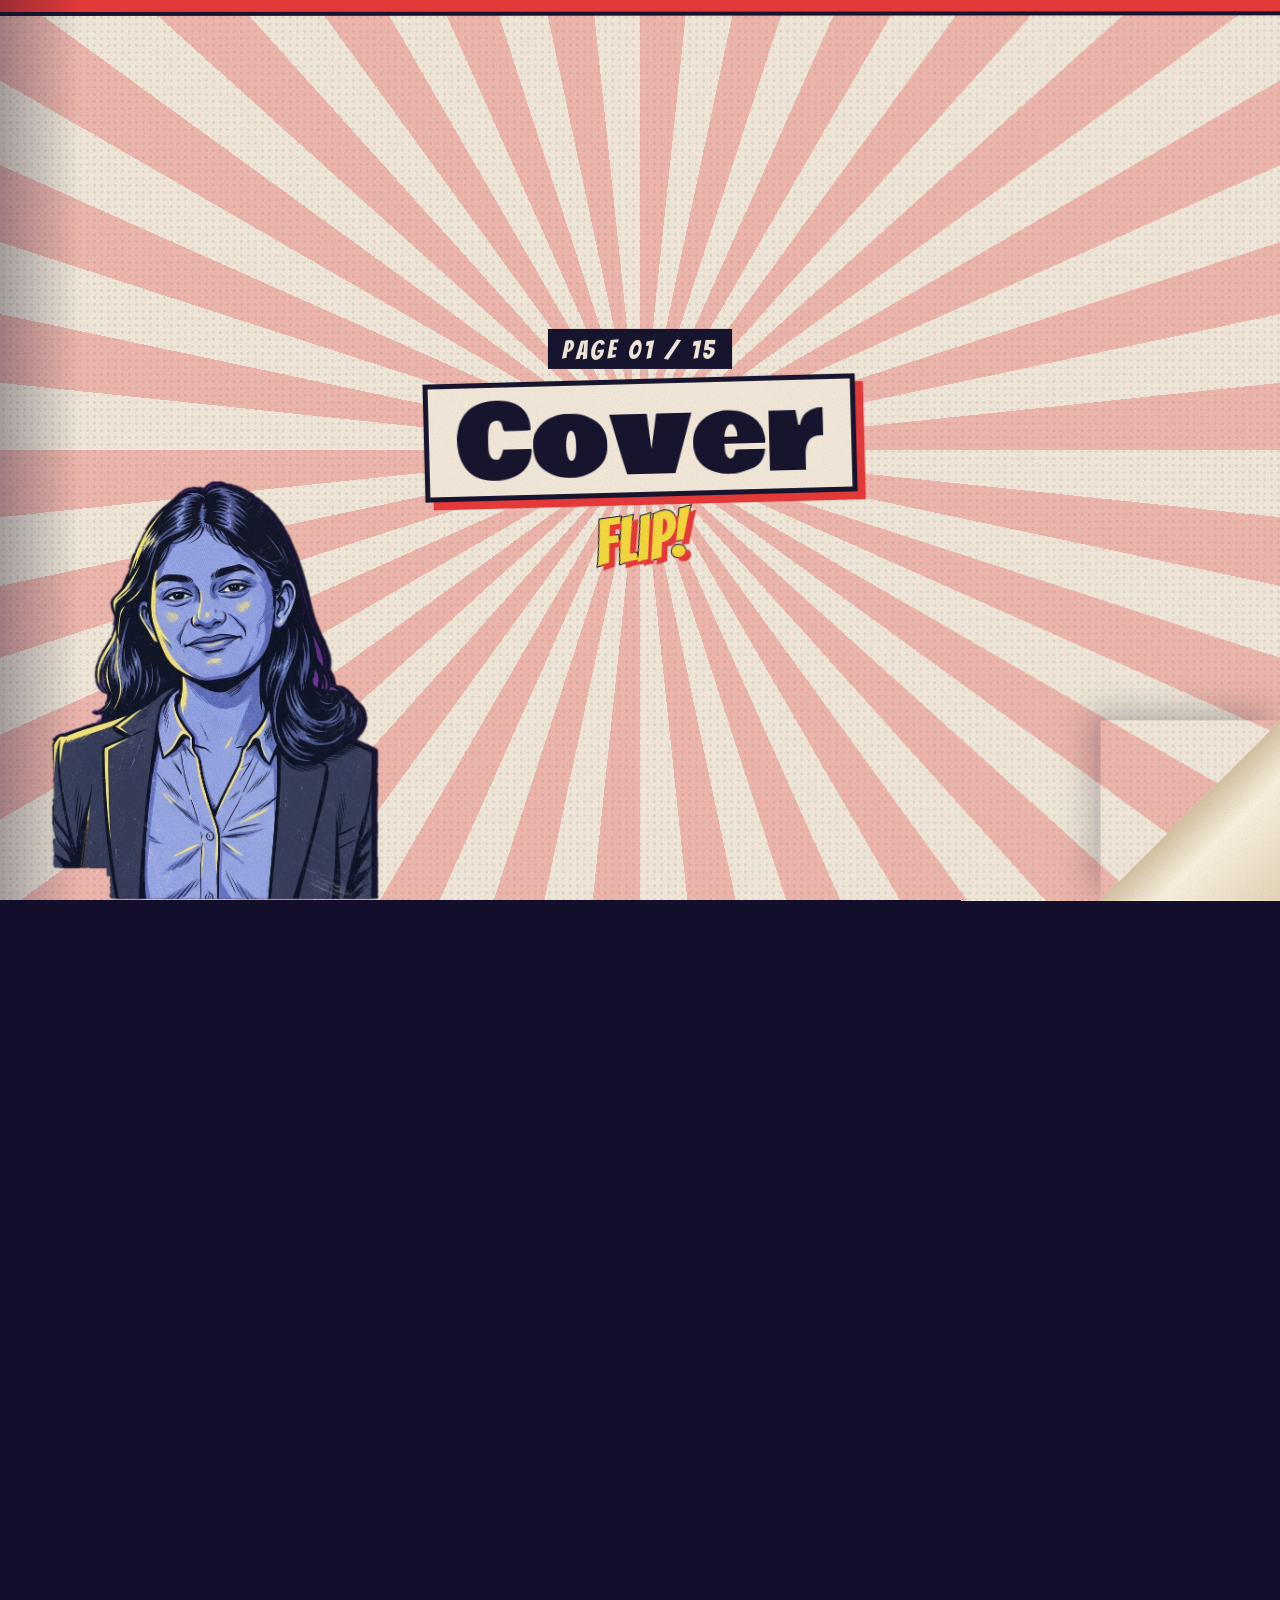
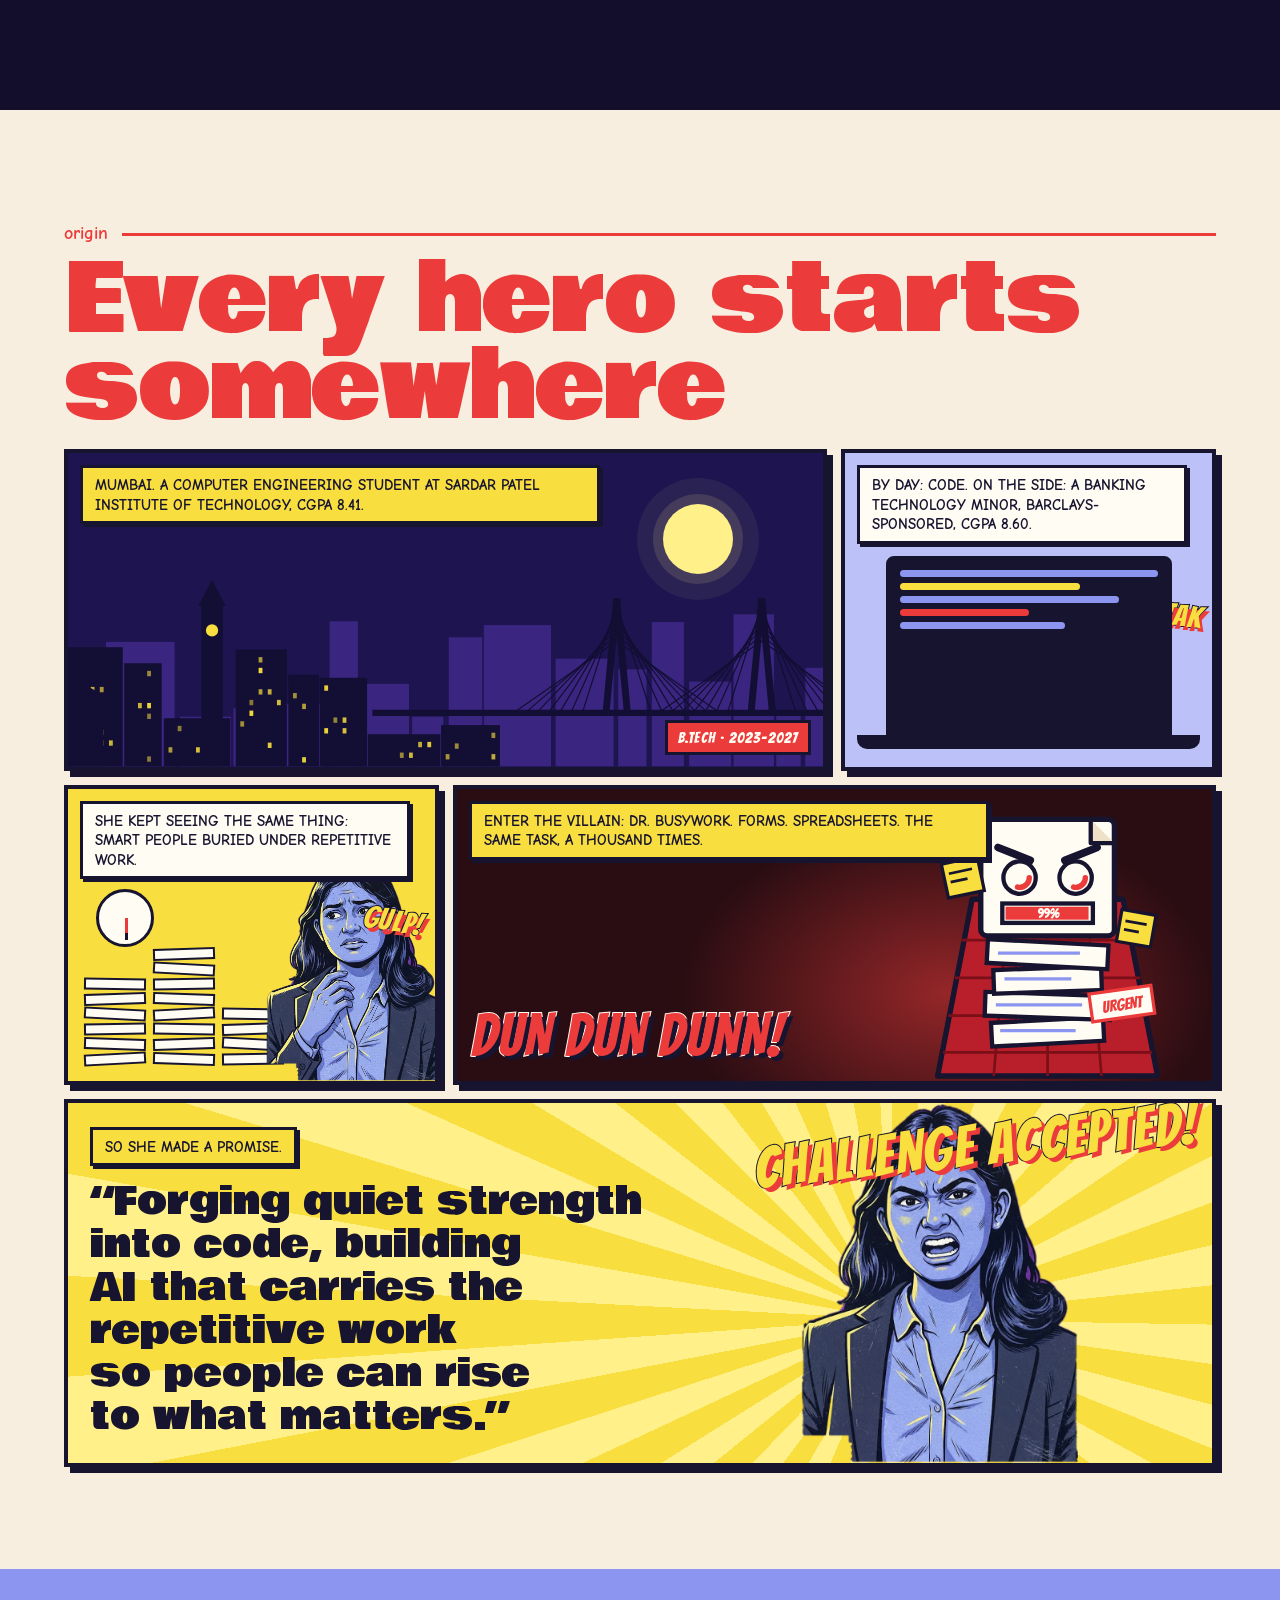
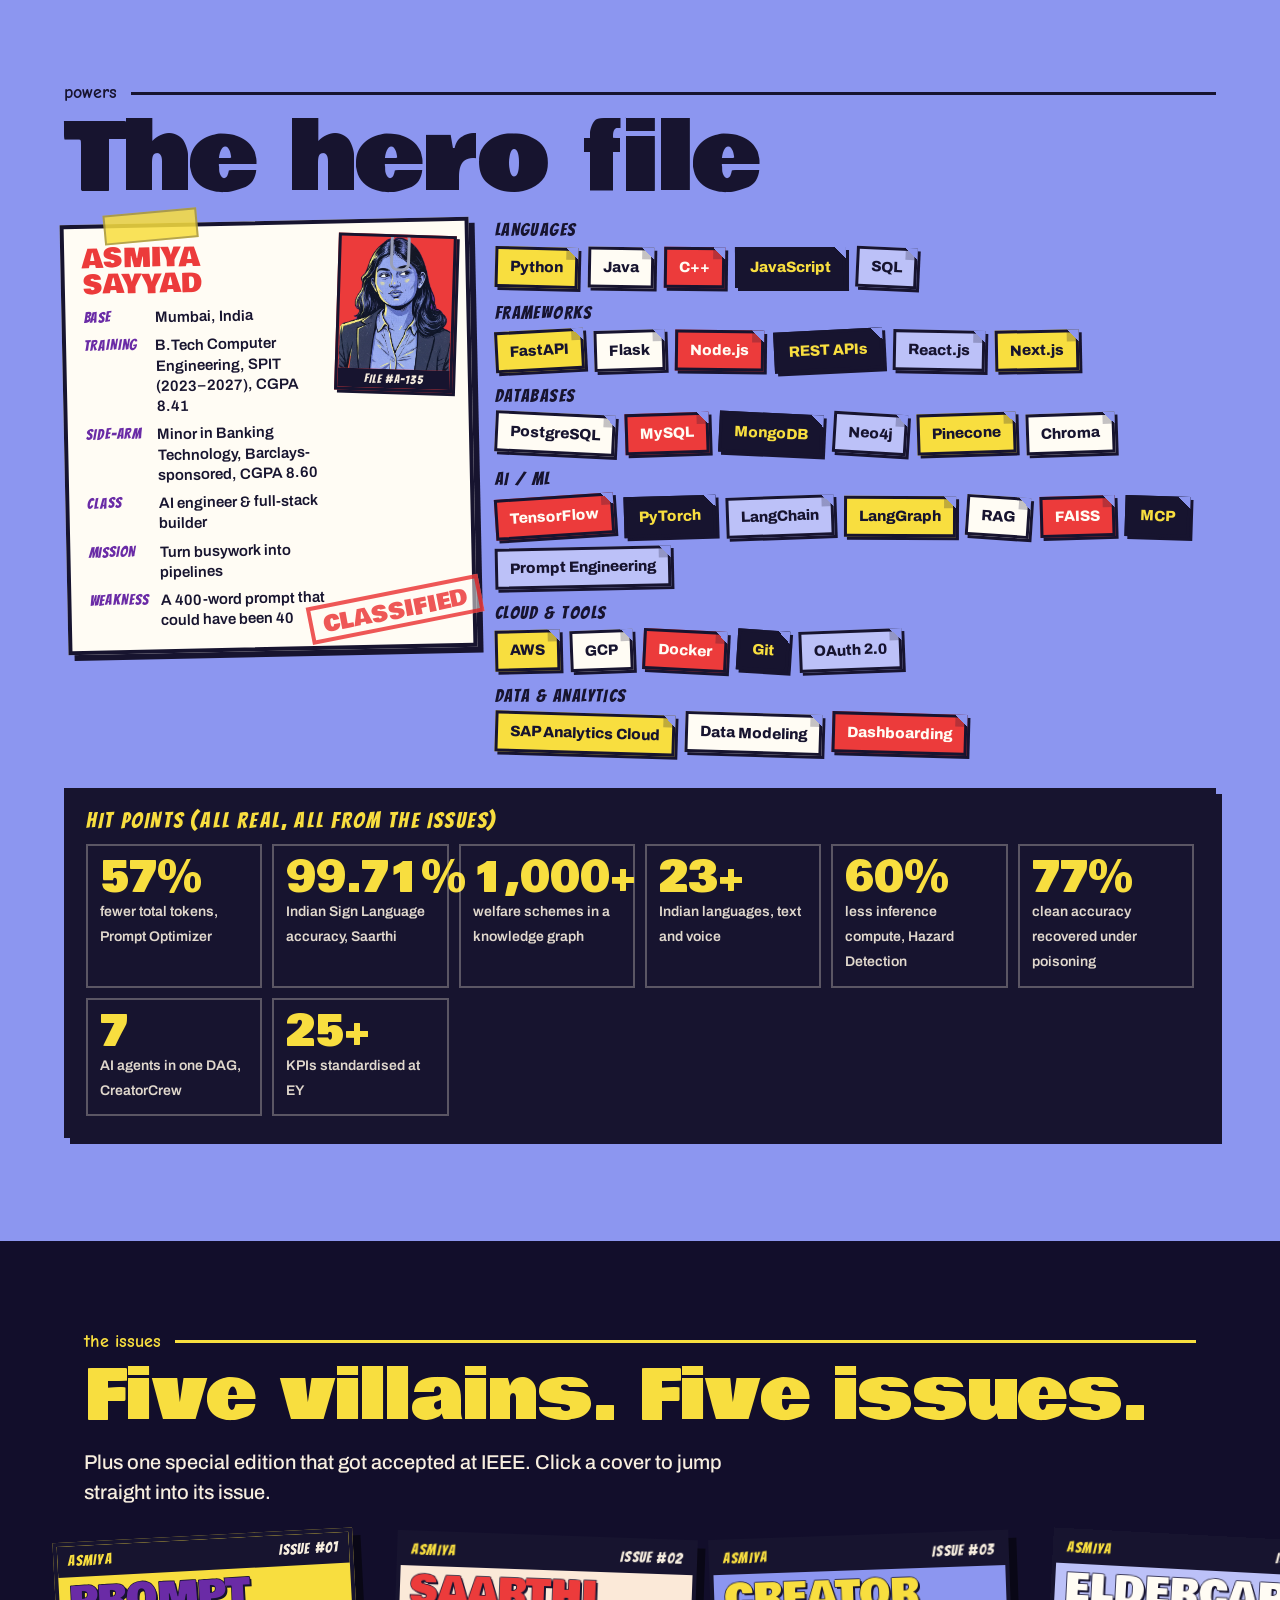
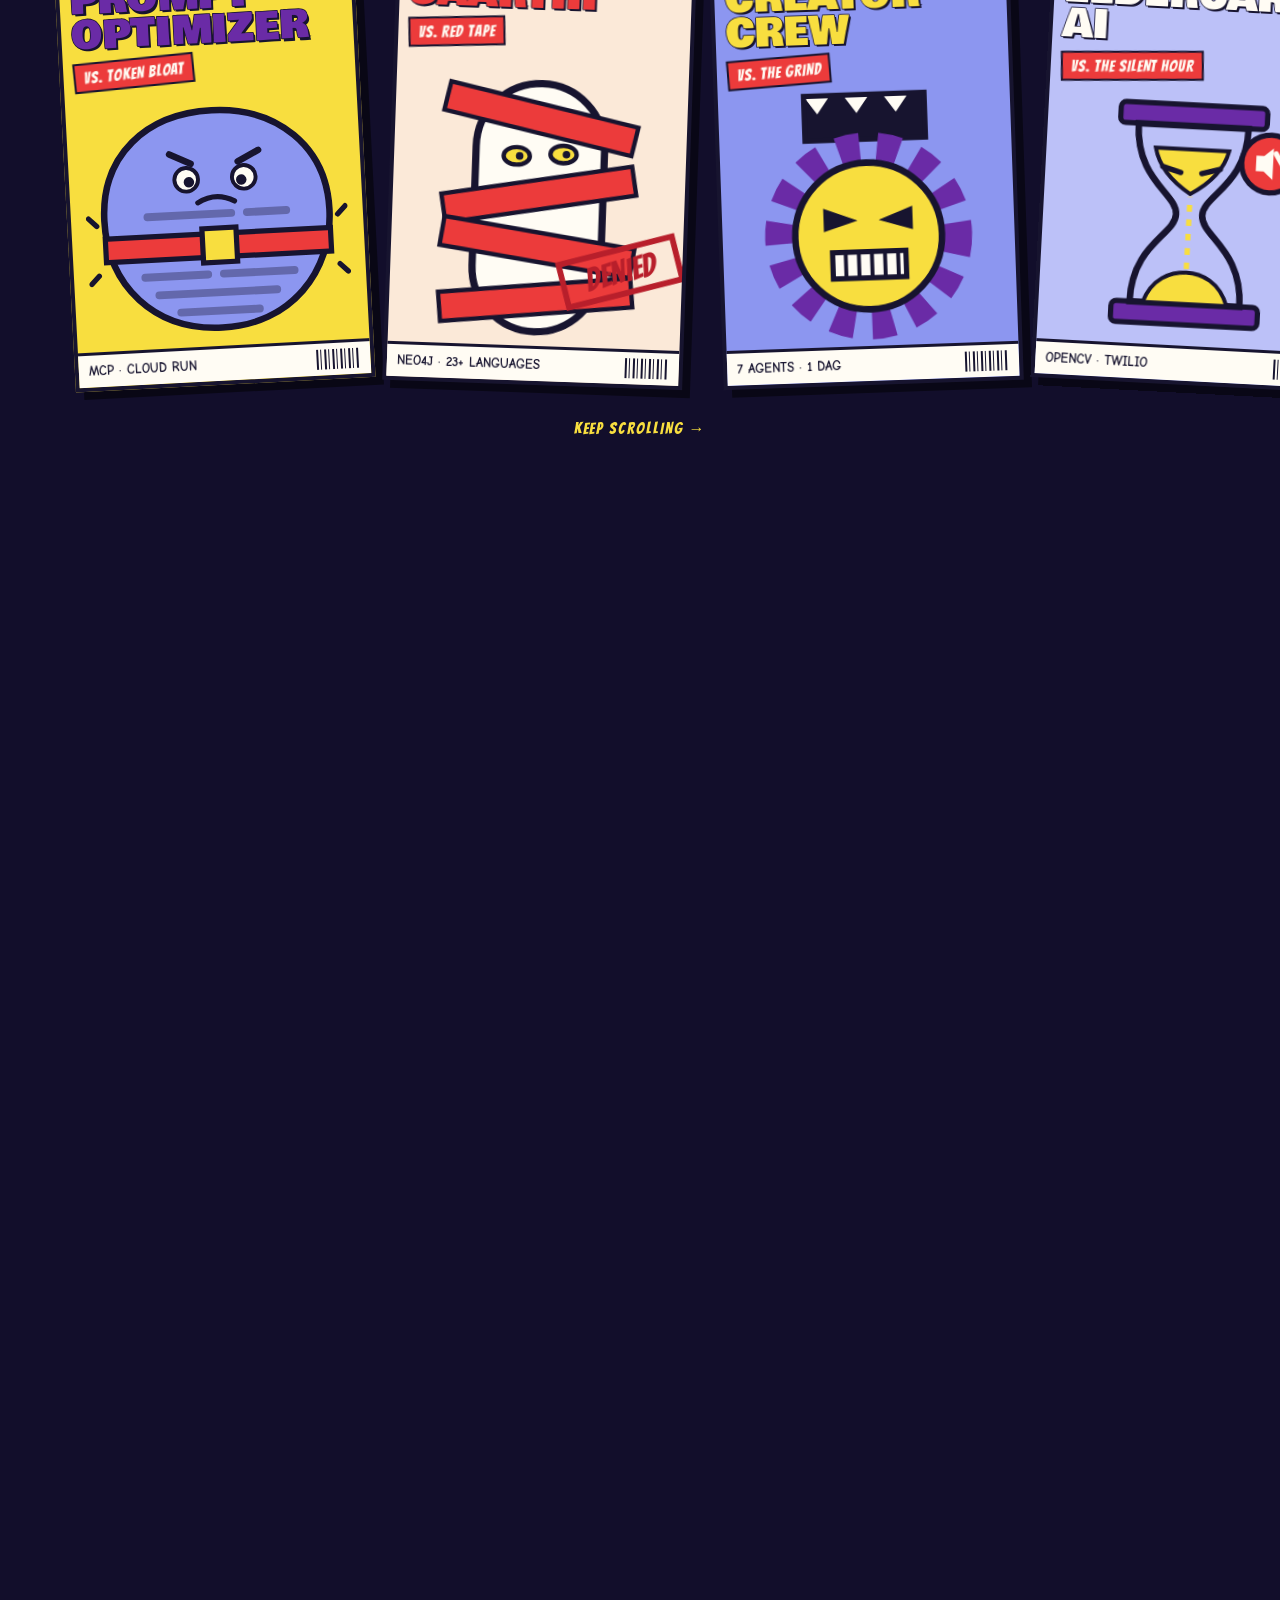
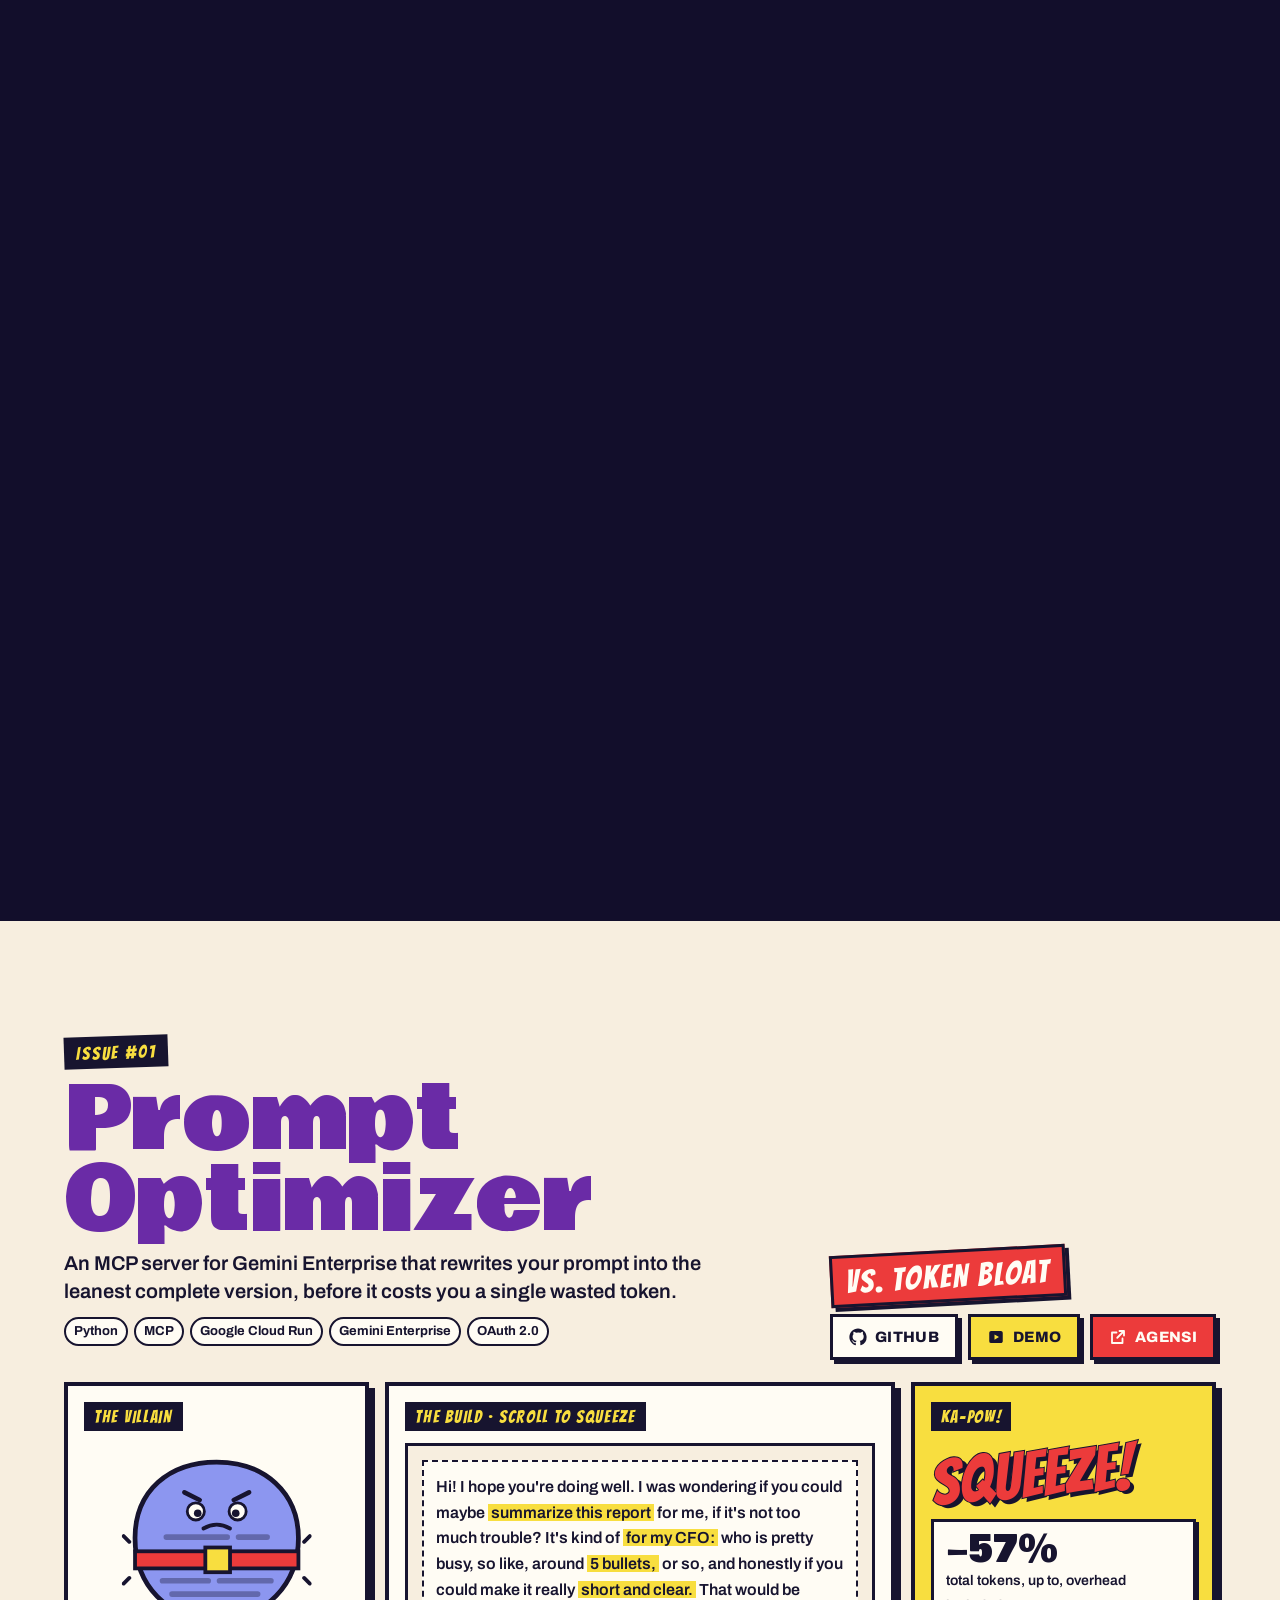
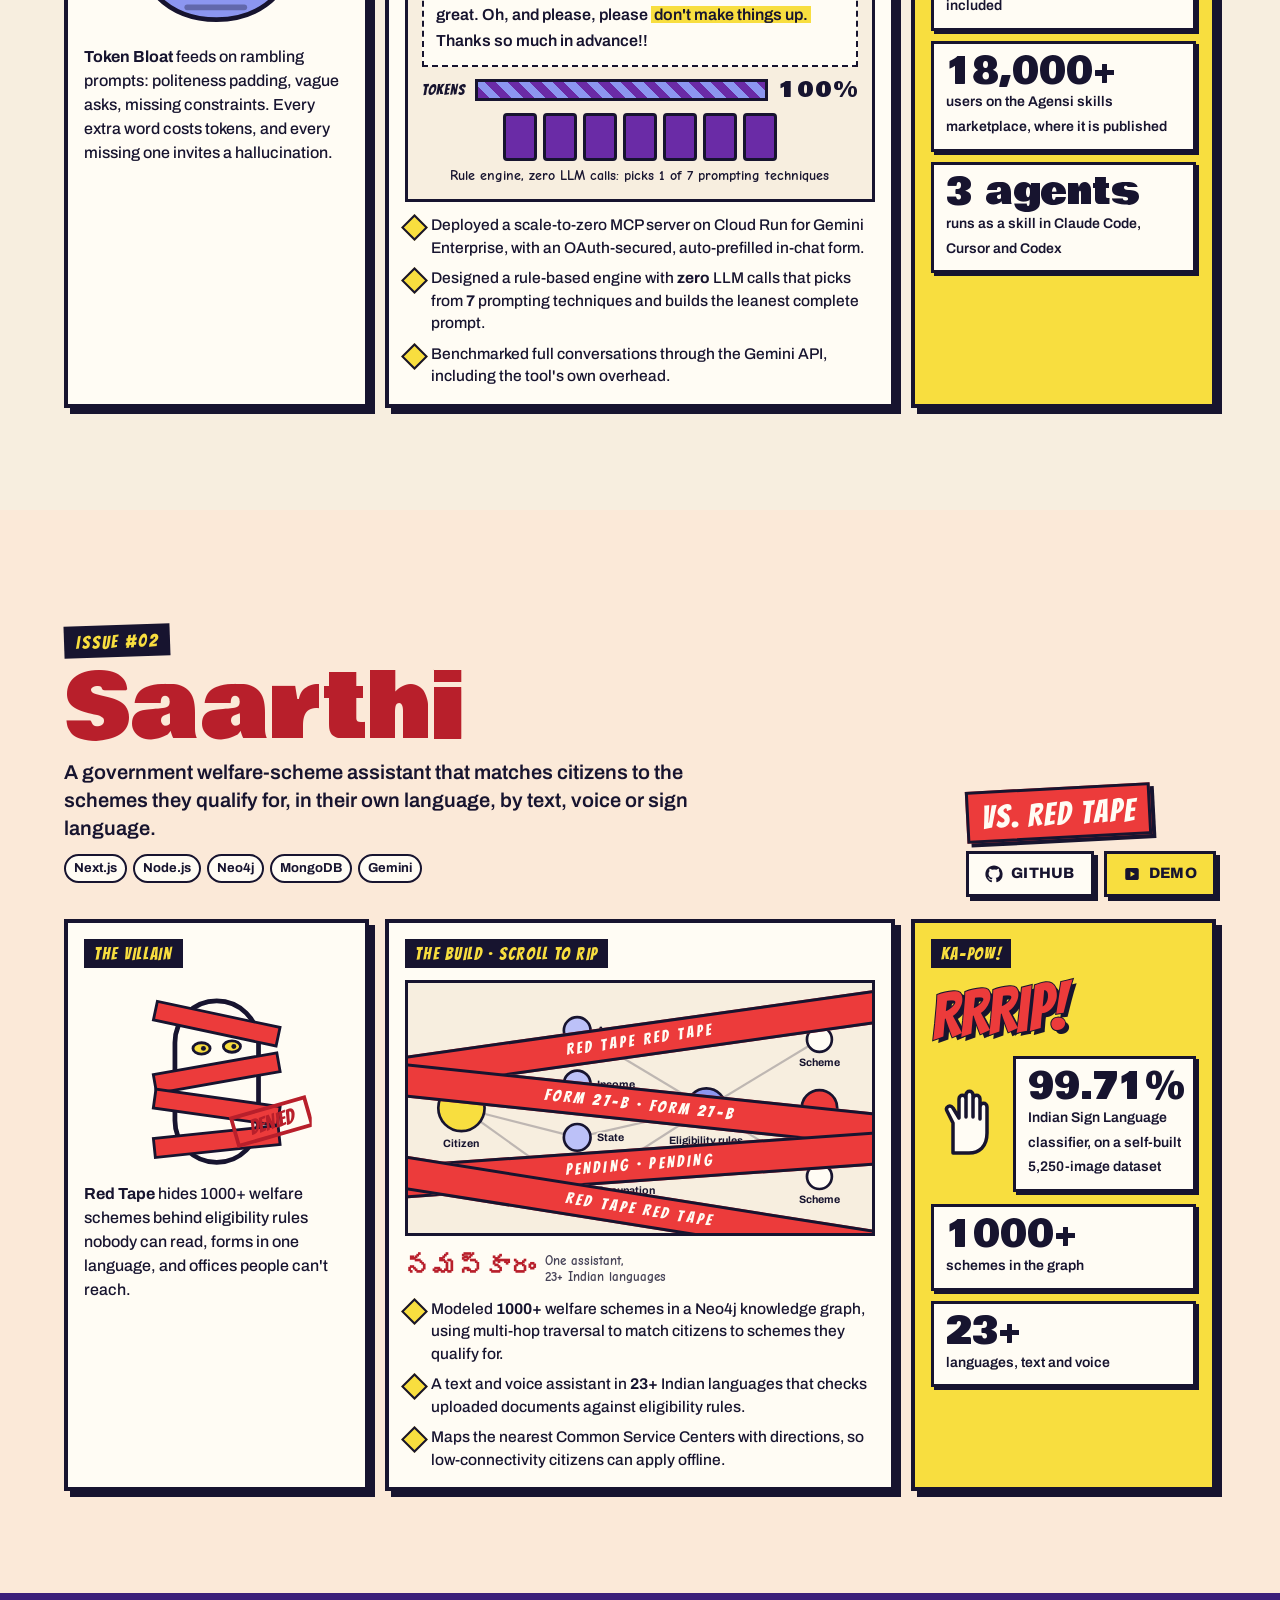
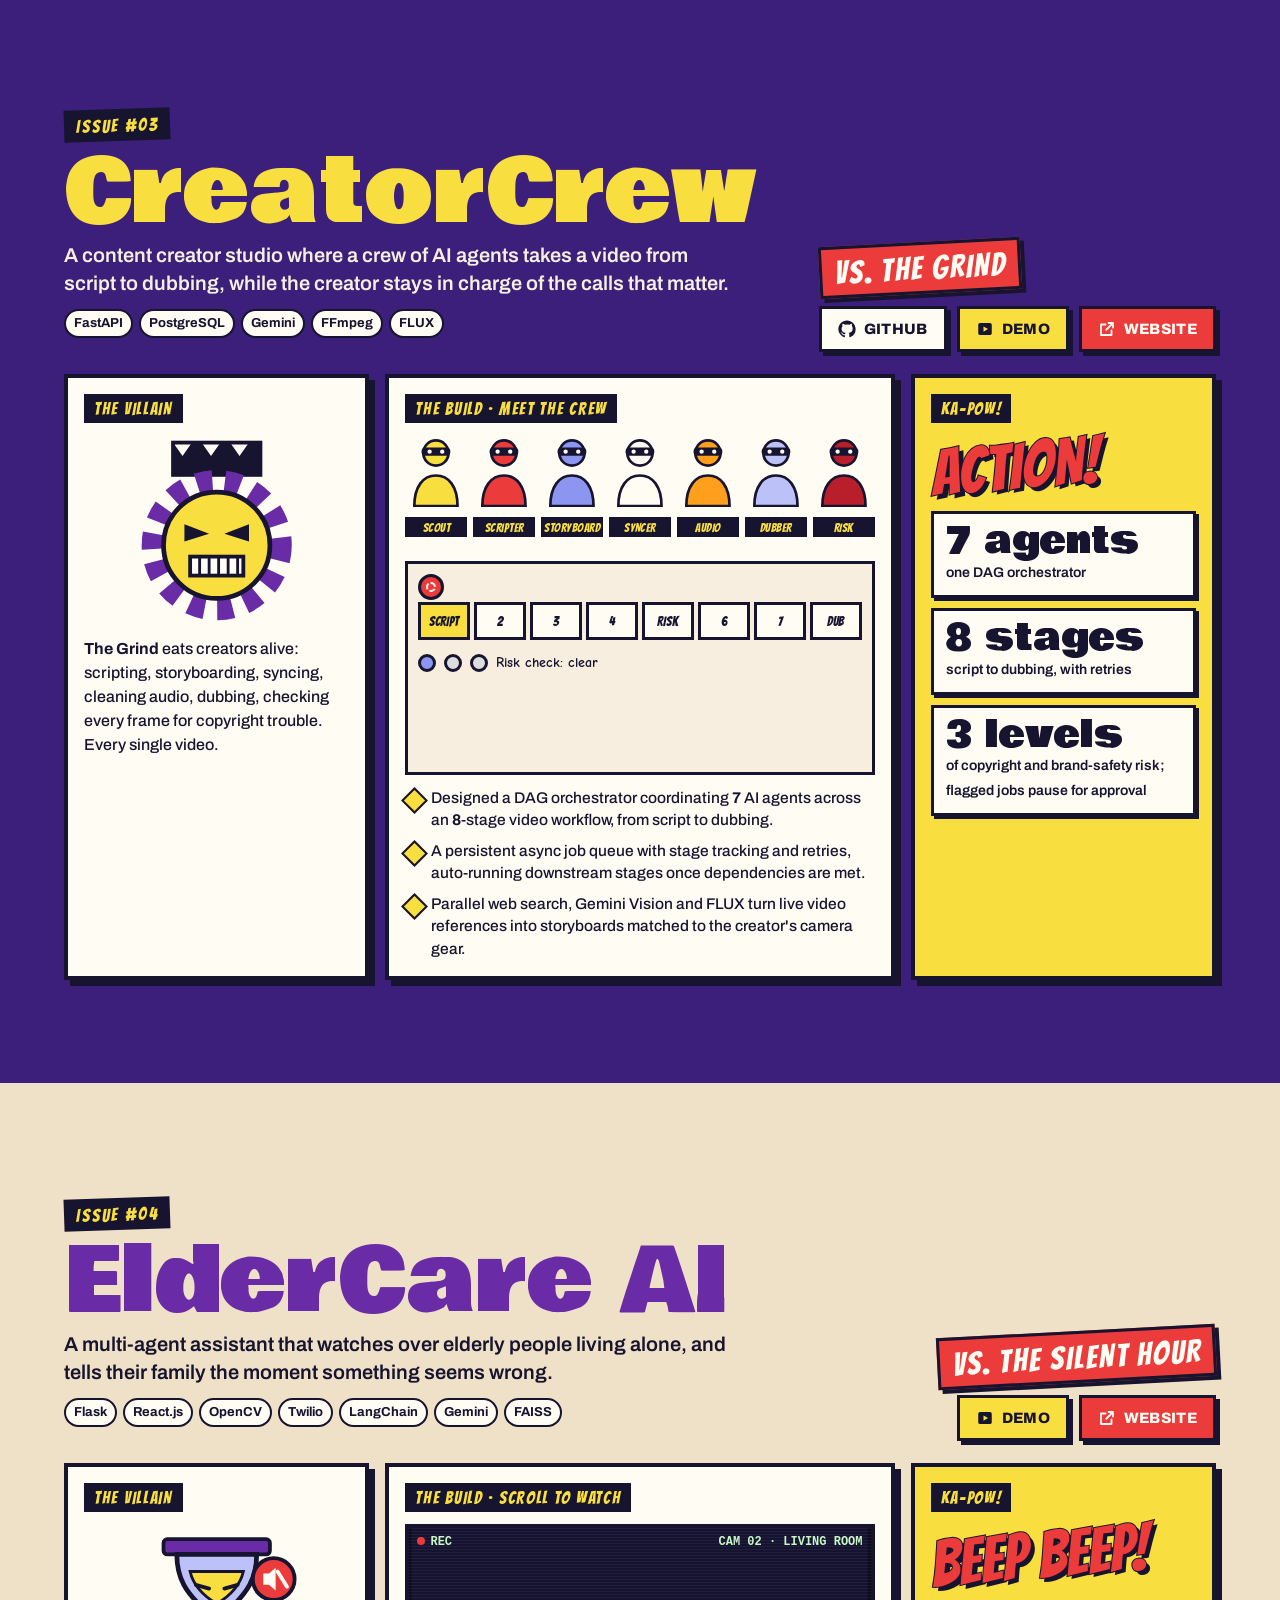
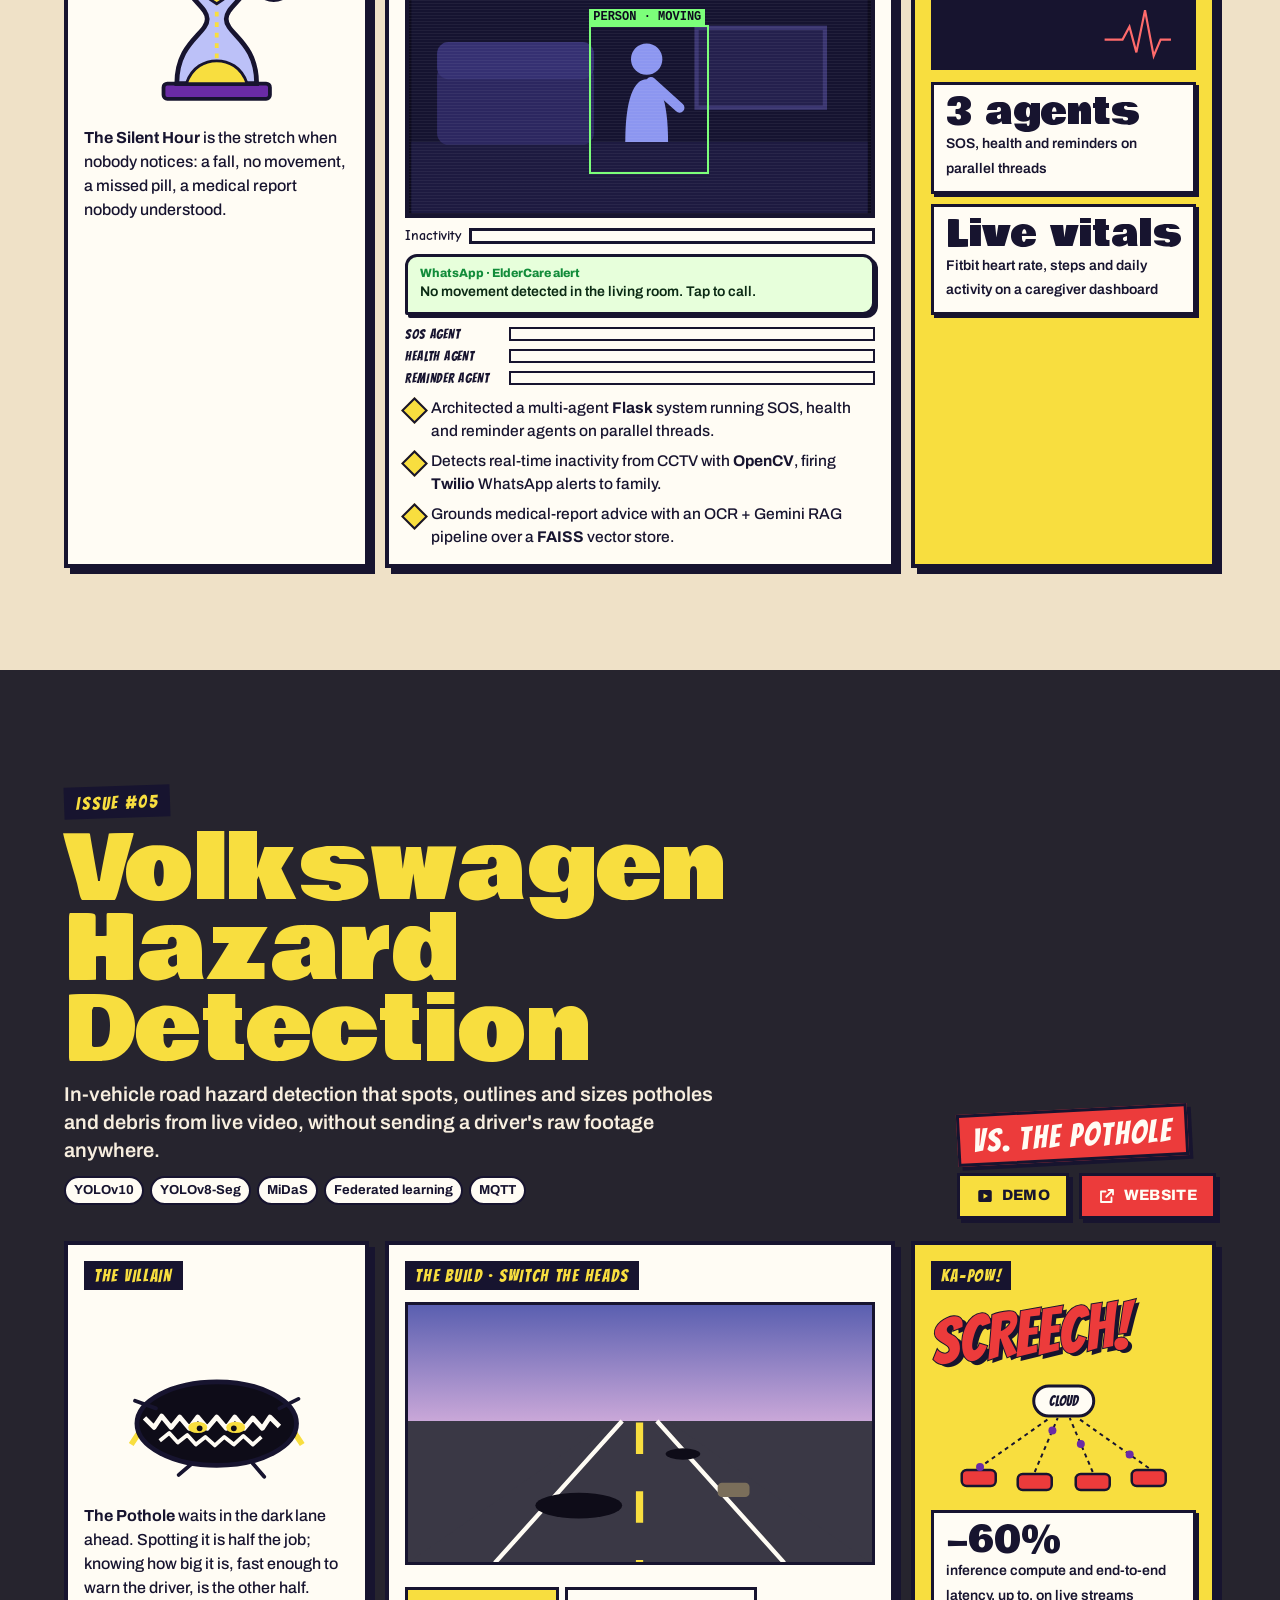
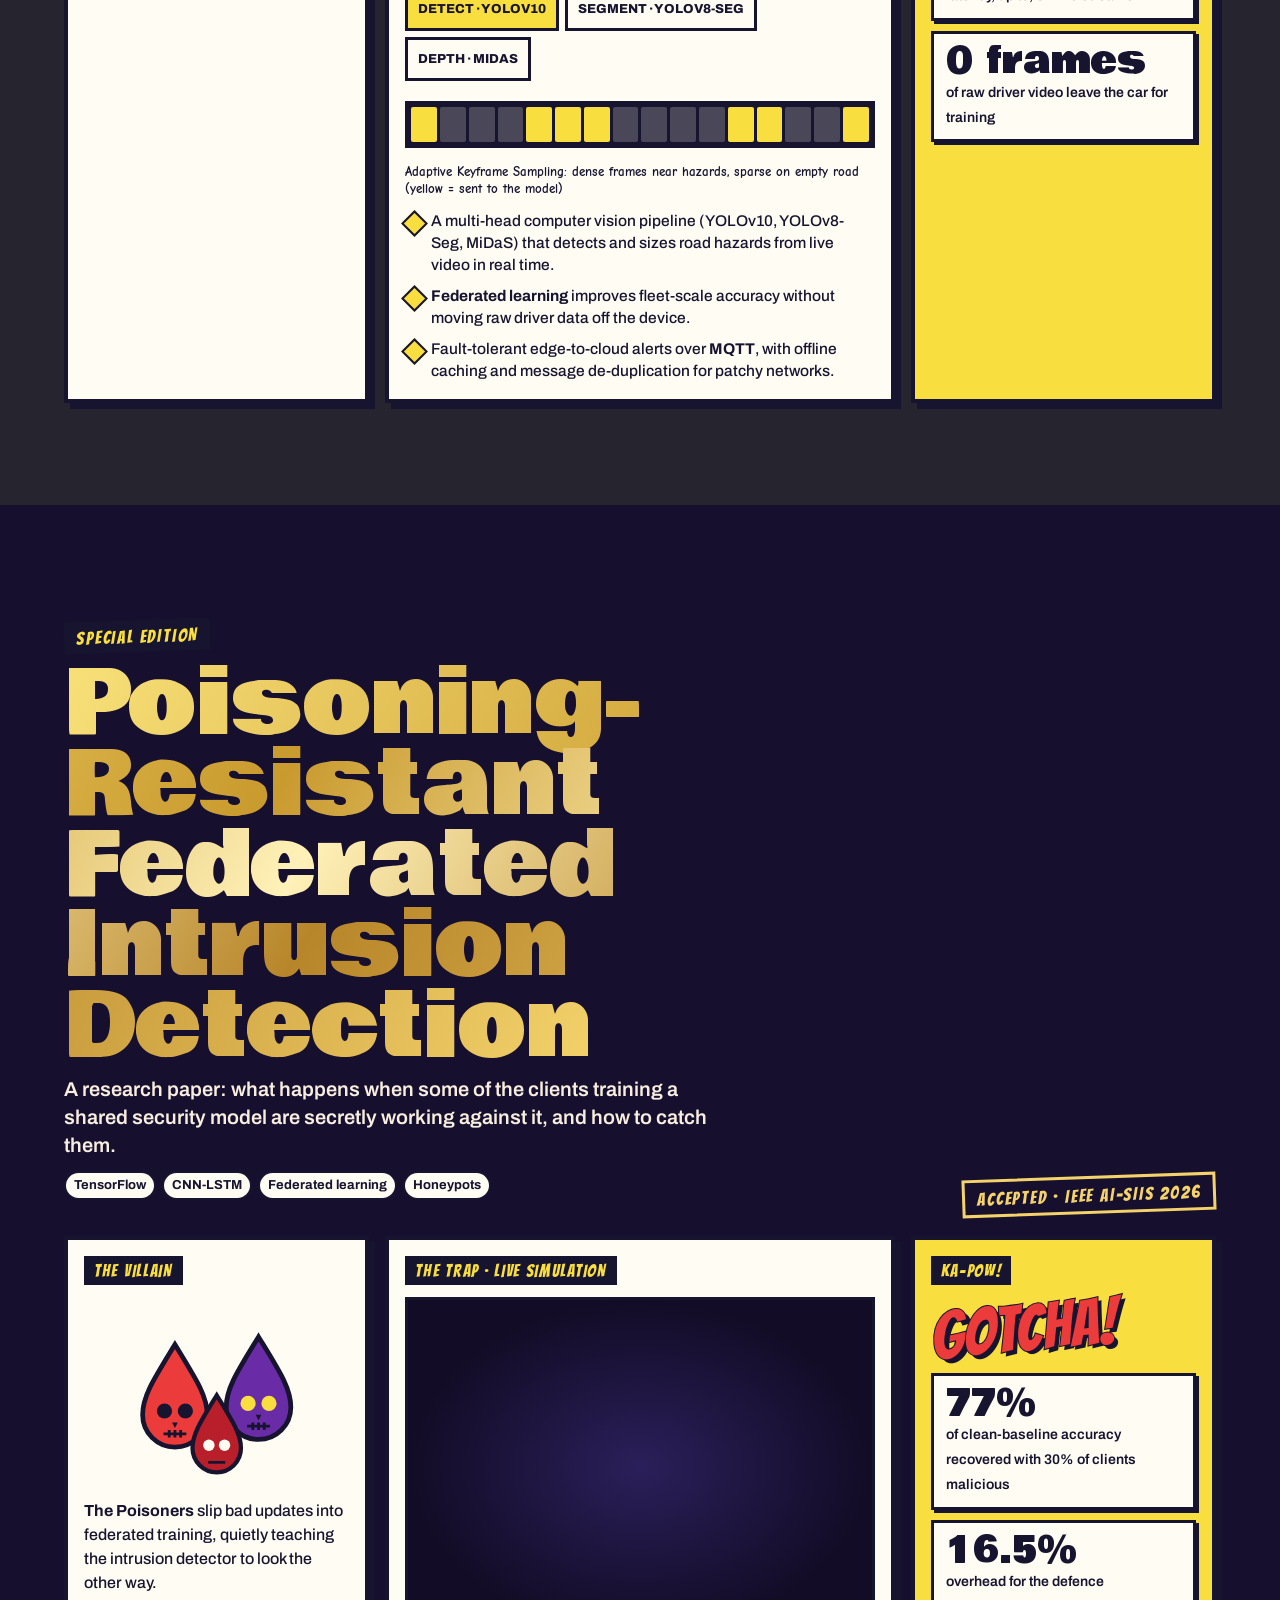
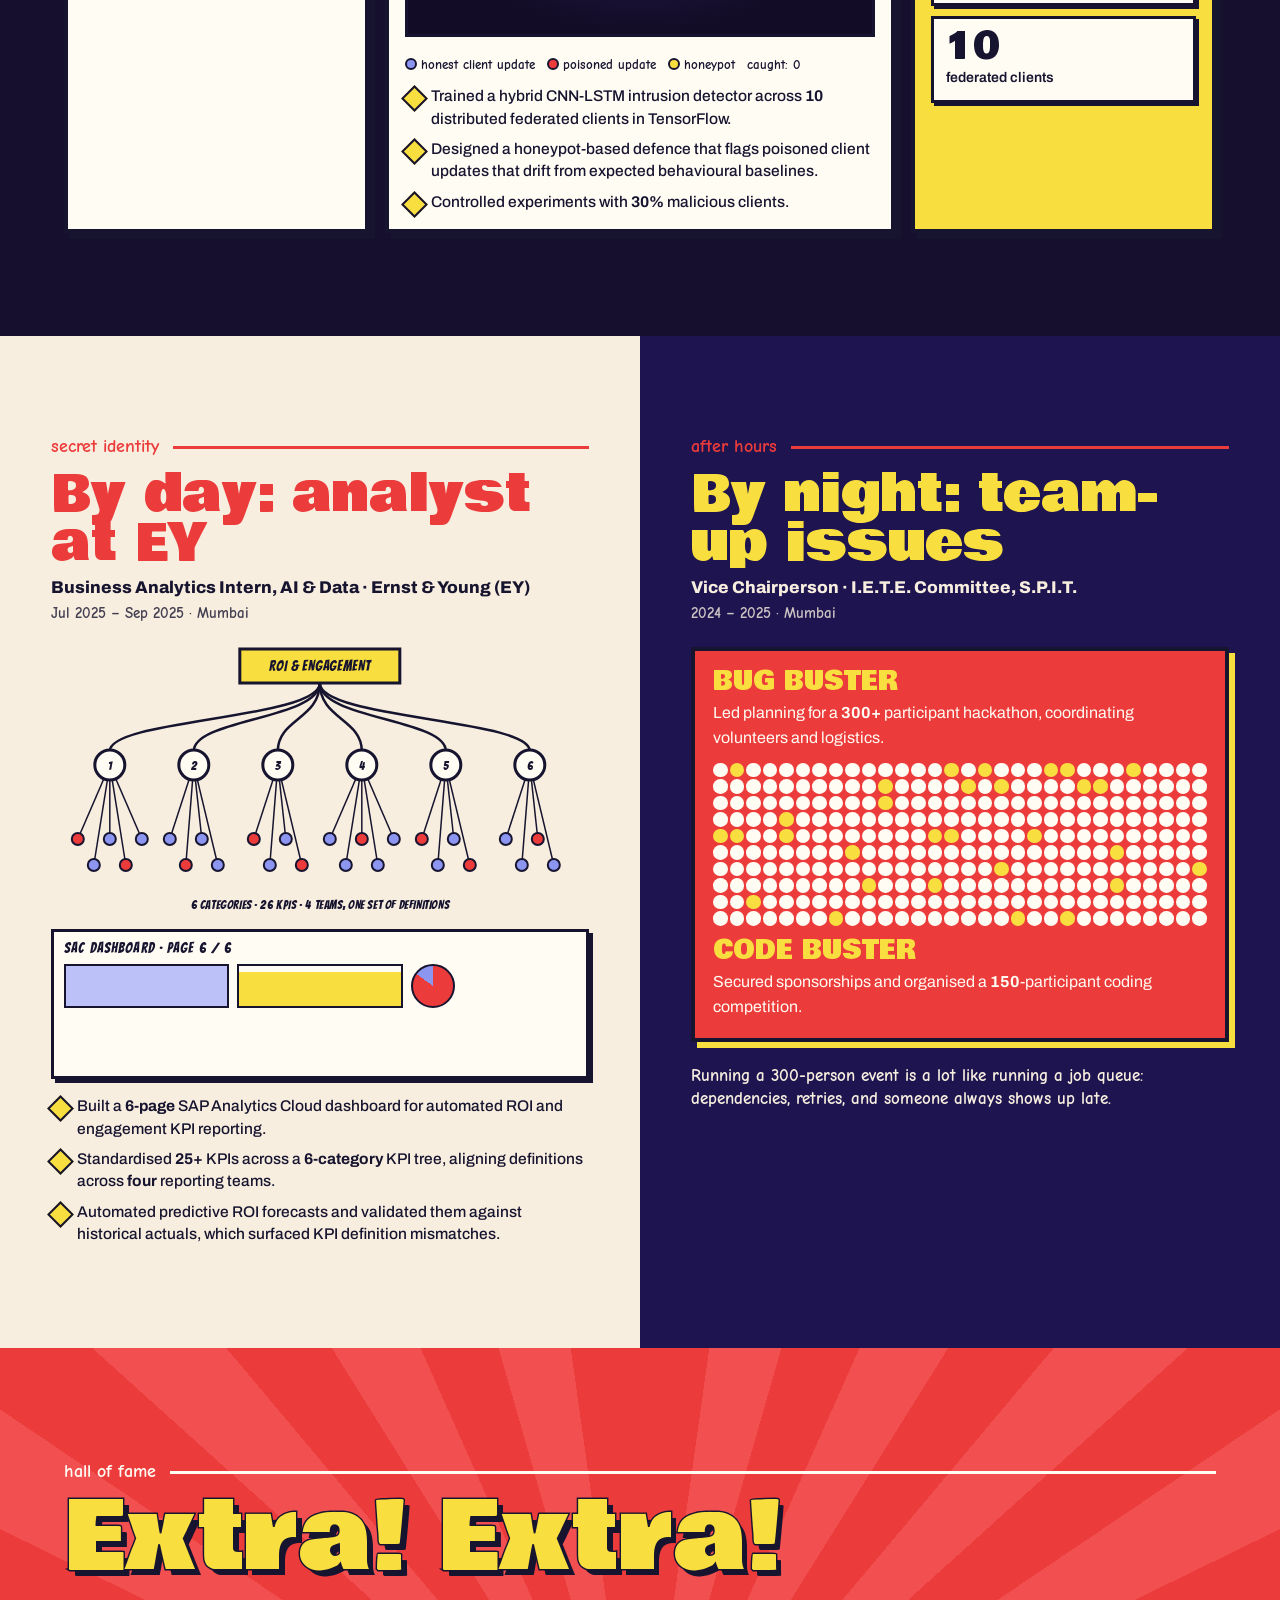
==== index.html @ 98f7c80a "portfolio" ====
<!DOCTYPE html>
<html lang="en">
<head>
<meta charset="utf-8">
<meta name="viewport" content="width=device-width, initial-scale=1">
<title>Asmiya Sayyad Comics</title>
<meta name="description" content="ASMIYA #01: the comic-book portfolio of Asmiya Sayyad, AI engineer and full-stack builder from Mumbai. Five projects, five villains, one IEEE paper.">
<meta name="theme-color" content="#120E2B">
<link rel="icon" href="data:image/svg+xml,%3Csvg xmlns='http://www.w3.org/2000/svg' viewBox='0 0 64 64'%3E%3Crect width='64' height='64' rx='10' fill='%23F8DE3F' stroke='%2317142F' stroke-width='6'/%3E%3Ctext x='32' y='45' font-family='Impact' font-size='36' text-anchor='middle' fill='%23EC3B3B'%3EA%3C/text%3E%3C/svg%3E">
<link rel="preconnect" href="https://fonts.googleapis.com">
<link rel="preconnect" href="https://fonts.gstatic.com" crossorigin>
<link href="https://fonts.googleapis.com/css2?family=Archivo:wght@400;500;600;800&family=Bangers&family=Bowlby+One&family=Comic+Neue:wght@700&display=swap" rel="stylesheet">
<style>
/* VOICE   occasion: a bold, playful personal site that still reads as a serious engineer's work
   IDEA    a printed comic series, ASMIYA #01, where every project is an issue and the villain is Busywork
   PICTURE her own pop-art portrait cut out of her card, standing in front of a giant 3D masthead over night Mumbai
   COLOUR  card purple night + cream newsprint, ink navy, highlight yellow, title red, periwinkle skin tone
   TYPE    Bowlby One mastheads, Bangers sound effects, Comic Neue captions, Archivo body
   LAYOUT  laptop: full-bleed cover, comic page grids, 3-panel issue spreads; phone: panels stack, rack scrolls sideways */

:root{
  color-scheme:light;
  --paper:#F7EEDF;--paper2:#EFE1C7;--white:#FFFCF4;
  --ink:#17142F;--night:#120E2B;--deep:#1D1450;--purple:#3B1F7A;--violet:#6A2BA6;
  --peri:#8C96F0;--peri2:#BCC1F8;--yellow:#F8DE3F;--yellow2:#FFF08A;--red:#EC3B3B;--red2:#B81F2B;--amber:#FF9F1C;
  --shadow:6px 6px 0 var(--ink);
  --display:"Bowlby One","Arial Black",Impact,sans-serif;
  --sfx:"Bangers","Arial Black",Impact,sans-serif;
  --cap:"Comic Neue","Comic Sans MS","Trebuchet MS",sans-serif;
  --body:"Archivo",system-ui,-apple-system,"Segoe UI",sans-serif;
  --marker:"Permanent Marker","Comic Sans MS",cursive;
  --halftone:radial-gradient(circle,rgba(23,20,47,.16) 1.15px,transparent 1.6px) 0 0/7px 7px;
}
*{box-sizing:border-box;min-width:0}
html{scroll-padding-top:72px;-webkit-text-size-adjust:100%;overflow-x:clip}
body{margin:0;background:var(--paper);color:var(--ink);font:16px/1.55 var(--body);overflow-x:clip}
img{max-width:100%;display:block}
a{color:inherit}
button{font:inherit;color:inherit;cursor:pointer}
:focus-visible{outline:4px solid var(--yellow);outline-offset:3px;box-shadow:0 0 0 7px var(--ink)}
.sr{position:absolute;width:1px;height:1px;overflow:hidden;clip:rect(0 0 0 0);white-space:nowrap}
::selection{background:var(--yellow);color:var(--ink)}

/* ---------- printed-paper overlays ---------- */
.grain{position:fixed;inset:0;z-index:200;pointer-events:none;opacity:.13;mix-blend-mode:multiply;
  background-image:url("data:image/svg+xml,%3Csvg xmlns='http://www.w3.org/2000/svg' width='220' height='220'%3E%3Cfilter id='n'%3E%3CfeTurbulence type='fractalNoise' baseFrequency='.85' numOctaves='3' stitchTiles='stitch'/%3E%3CfeColorMatrix values='0 0 0 0 0 0 0 0 0 0 0 0 0 0 0 0 0 0 .55 0'/%3E%3C/filter%3E%3Crect width='100%25' height='100%25' filter='url(%23n)'/%3E%3C/svg%3E")}
.reg{position:fixed;width:26px;height:26px;z-index:60;pointer-events:none;opacity:.55}
.reg::before,.reg::after{content:"";position:absolute;background:currentColor}
.reg::before{left:50%;top:0;bottom:0;width:1.5px;transform:translateX(-50%)}
.reg::after{top:50%;left:0;right:0;height:1.5px;transform:translateY(-50%)}
.reg i{position:absolute;inset:6px;border:1.5px solid currentColor;border-radius:50%}
.reg.tl{left:10px;top:74px}.reg.tr{right:10px;top:74px}.reg.bl{left:10px;bottom:10px}.reg.br{right:10px;bottom:10px}
.reg{color:var(--red)}
@media(max-width:700px){.reg{display:none}}

/* ---------- top bar ---------- */
.top{position:fixed;top:0;left:0;right:0;z-index:80;display:flex;align-items:center;justify-content:space-between;gap:10px;
  padding:10px max(16px,3vw);pointer-events:none}
.top>*{pointer-events:auto}
.logo{display:flex;align-items:center;gap:8px;text-decoration:none}
.logo b{font:24px/1 var(--display);background:var(--yellow);color:var(--ink);padding:6px 10px 4px;border:3px solid var(--ink);
  box-shadow:3px 3px 0 var(--ink);transform:rotate(-3deg);letter-spacing:.01em}
.logo span{font:15px/1 var(--sfx);letter-spacing:.06em;background:var(--red);color:var(--white);padding:5px 7px;border:3px solid var(--ink);transform:rotate(2deg)}
.tools{display:flex;gap:8px;align-items:center}
.pgc{font:15px/1 var(--sfx);letter-spacing:.06em;background:var(--white);border:3px solid var(--ink);padding:9px 10px 7px;box-shadow:3px 3px 0 var(--ink);white-space:nowrap}
.ib{width:44px;height:44px;display:grid;place-items:center;background:var(--white);border:3px solid var(--ink);box-shadow:3px 3px 0 var(--ink);padding:0;transition:transform .15s,box-shadow .15s}
.ib:hover{transform:translate(-2px,-2px);box-shadow:5px 5px 0 var(--ink)}
.ib:active{transform:translate(2px,2px);box-shadow:0 0 0 var(--ink)}
.ib svg{width:22px;height:22px}
.ib[aria-pressed=true]{background:var(--yellow)}
.ib .off{display:none}.ib[aria-pressed=false] .on{display:none}.ib[aria-pressed=false] .off{display:block}
.inkbar{position:fixed;left:0;top:0;height:5px;width:100%;z-index:81;background:var(--red);transform-origin:0 50%;transform:scaleX(var(--sp,0))}
@media(max-width:520px){.logo span,.pgc{display:none}.logo b{font-size:20px}}

/* ---------- dock ---------- */
.dock{position:fixed;left:50%;bottom:14px;z-index:80;transform:translateX(-50%);display:flex;align-items:center;gap:10px;
  padding:8px 12px;background:rgba(23,20,47,.82);border:3px solid var(--ink);border-radius:40px;backdrop-filter:blur(6px);-webkit-backdrop-filter:blur(6px)}
.dk{width:46px;height:46px;border-radius:50%;display:grid;place-items:center;background:var(--white);border:3px solid var(--ink);color:var(--ink);
  transition:transform .2s cubic-bezier(.3,1.6,.5,1);text-decoration:none;position:relative;padding:0}
.dk svg{width:21px;height:21px}
.dk:hover{transform:translateY(-6px) scale(1.18)}
.dk .tip{position:absolute;bottom:calc(100% + 10px);left:50%;transform:translateX(-50%) scale(.8);opacity:0;pointer-events:none;white-space:nowrap;
  font:14px/1 var(--sfx);letter-spacing:.05em;background:var(--yellow);border:2px solid var(--ink);padding:6px 8px 4px;transition:.15s}
.dk:hover .tip,.dk:focus-visible .tip{opacity:1;transform:translateX(-50%) scale(1)}
.dk.big{width:62px;height:62px;background:var(--red);color:var(--white)}
.dk.big svg{width:28px;height:28px}
.dk.big::after{content:"";position:absolute;inset:-8px;border-radius:50%;border:3px solid var(--red);animation:ring 2.2s infinite}
@keyframes ring{0%{transform:scale(.85);opacity:.9}100%{transform:scale(1.35);opacity:0}}
.dk .dot{position:absolute;top:-2px;right:-2px;width:13px;height:13px;border-radius:50%;background:var(--red);border:2px solid var(--ink)}
@media(max-width:420px){.dock{gap:6px;padding:6px 8px}.dk{width:42px;height:42px}.dk.big{width:54px;height:54px}}

/* ---------- toast ---------- */
.toast{position:fixed;left:50%;bottom:96px;z-index:150;transform:translate(-50%,30px) rotate(-1deg);opacity:0;pointer-events:none;
  background:var(--yellow);border:3px solid var(--ink);box-shadow:var(--shadow);padding:10px 14px;font:700 16px/1.3 var(--cap);max-width:min(92vw,460px);text-align:center;transition:.25s}
.toast.on{opacity:1;transform:translate(-50%,0) rotate(-1deg)}

/* ---------- cursor + click sfx ---------- */
.pen{position:fixed;left:0;top:0;width:34px;height:34px;z-index:300;pointer-events:none;transform:translate(-100px,-100px);display:none}
.pen svg{width:100%;height:100%;transform:translate(-3px,-31px)}
@media(pointer:fine){html.js.cur,html.js.cur *{cursor:none!important}html.js.cur .pen{display:block}}
.pop{position:fixed;z-index:299;pointer-events:none;font:30px/1 var(--sfx);letter-spacing:.04em;color:var(--yellow);-webkit-text-stroke:1.5px var(--ink);paint-order:stroke fill;
  text-shadow:3px 3px 0 var(--red);animation:pop .7s ease-out forwards}
@keyframes pop{0%{transform:translate(-50%,-50%) scale(.2) rotate(-12deg);opacity:0}25%{transform:translate(-50%,-80%) scale(1.15) rotate(6deg);opacity:1}100%{transform:translate(-50%,-150%) scale(.9) rotate(-4deg);opacity:0}}

/* ---------- loader ---------- */
.loader{position:fixed;inset:0;z-index:400;background:var(--paper);display:grid;place-items:center;overflow:hidden;
  animation:loadOut .6s cubic-bezier(.7,0,.3,1) 2.2s forwards}
@keyframes loadOut{to{transform:translateY(-104%) rotate(-2deg);visibility:hidden}}
.plates{position:relative;width:min(70vw,520px);height:190px}
.plate{position:absolute;inset:0;display:grid;place-items:center;font:clamp(56px,13vw,120px)/1 var(--display);mix-blend-mode:multiply;animation:plate 1.1s cubic-bezier(.2,.8,.2,1) forwards}
.plate.c{color:#20B6E8;--x:-40px;--y:-24px}.plate.m{color:#E6338C;--x:36px;--y:18px}.plate.y{color:#F7D500;--x:-18px;--y:34px}.plate.k{color:var(--ink);--x:24px;--y:-30px;mix-blend-mode:normal;opacity:0;animation:plateK .35s .95s forwards}
@keyframes plate{from{transform:translate(var(--x),var(--y))}to{transform:none}}
@keyframes plateK{to{opacity:1}}
.printing{position:absolute;bottom:18%;left:0;right:0;text-align:center;font:20px/1 var(--sfx);letter-spacing:.12em}
.stampFE{position:absolute;top:50%;left:50%;font:clamp(26px,6vw,48px)/1 var(--display);color:var(--red);border:6px solid var(--red);padding:10px 16px 6px;
  transform:translate(-50%,-50%) rotate(-12deg) scale(3);opacity:0;animation:slam .35s cubic-bezier(.3,1.5,.5,1) 1.45s forwards;background:rgba(247,238,223,.6)}
@keyframes slam{to{opacity:1;transform:translate(-50%,-50%) rotate(-12deg) scale(1)}}
html.loaded .loader{display:none}

/* ---------- page flip overlay ---------- */
.flip{position:fixed;inset:0;z-index:120;pointer-events:none;perspective:3200px;visibility:hidden}
.flip.on{visibility:visible}
.sheet{position:absolute;inset:0;background:var(--paper);overflow:hidden;backface-visibility:hidden;-webkit-backface-visibility:hidden;will-change:transform}
.sheet::before{content:"";position:absolute;inset:0;background:var(--halftone);opacity:.55}
.sheet .strip{position:absolute;left:0;right:0;top:0;height:16px;background:var(--acc,var(--red));border-bottom:4px solid var(--ink)}
.sheet .spine{position:absolute;top:0;bottom:0;width:80px;left:0;background:linear-gradient(90deg,rgba(23,20,47,.35),transparent)}
.sheet .curl{position:absolute;right:0;bottom:0;width:180px;height:180px;background:linear-gradient(135deg,transparent 50%,#d8c7a6 50%,#fff6e4 66%,#e9d9bb 100%);box-shadow:-10px -10px 30px rgba(23,20,47,.25)}
.sheet .shade{position:absolute;inset:0;background:linear-gradient(90deg,rgba(23,20,47,.0),rgba(23,20,47,.45));opacity:0}
.fbox{position:absolute;inset:0;display:grid;place-content:center;justify-items:center;text-align:center;gap:10px;padding:24px}
.fnum{font:clamp(18px,2.4vw,26px)/1 var(--sfx);letter-spacing:.14em;background:var(--ink);color:var(--paper);padding:8px 14px 6px}
.ftitle{font:clamp(40px,8vw,120px)/.95 var(--display);color:var(--ink);max-width:14ch;text-wrap:balance}
.fsfx{font:clamp(34px,5vw,64px)/1 var(--sfx);color:var(--yellow);-webkit-text-stroke:2px var(--ink);paint-order:stroke fill;text-shadow:5px 5px 0 var(--red);transform:rotate(-8deg)}

/* ---------- contents overlay ---------- */
.toc{position:fixed;inset:0;z-index:140;background:rgba(18,14,43,.72);display:none;align-items:center;justify-content:center;padding:16px}
.toc.on{display:flex}
.tocp{background:var(--paper);border:4px solid var(--ink);box-shadow:10px 10px 0 var(--red);width:min(720px,100%);max-height:88vh;overflow:auto;padding:clamp(18px,3vw,34px);position:relative;transform:rotate(-.6deg)}
.tocp h2{font:clamp(34px,6vw,56px)/1 var(--display);margin:0 0 6px;color:var(--red)}
.tocp p{margin:0 0 14px;font:700 16px/1.3 var(--cap)}
.tocp ol{list-style:none;margin:0;padding:0;display:grid;gap:2px}
.tocp li button{width:100%;display:flex;align-items:baseline;gap:10px;background:none;border:0;border-bottom:2px dashed rgba(23,20,47,.35);padding:10px 4px;text-align:left;min-height:44px}
.tocp li button:hover{background:var(--yellow)}
.tocp .n{font:18px/1 var(--sfx);color:var(--red);width:2.2em;flex:none}
.tocp .t{font:800 17px/1.2 var(--body);flex:1}
.tocp .k{font:700 14px/1 var(--cap);opacity:.7;white-space:nowrap}
.x{position:absolute;top:12px;right:12px}

/* ---------- shared section bits ---------- */
.page{position:relative;padding:clamp(72px,9vw,120px) max(5vw,16px) clamp(64px,8vw,110px)}
.wrap{max-width:1240px;margin:0 auto;position:relative}
.label{display:flex;align-items:center;gap:14px;font:700 18px/1 var(--cap);color:var(--red);margin:0 0 14px}
.label::after{content:"";flex:1;height:3px;background:currentColor;transform-origin:0 50%;transform:scaleX(var(--lp,1));transition:transform 1s cubic-bezier(.6,0,.2,1)}
html.js .label:not(.in){--lp:0}
.h2{font:clamp(44px,7.4vw,108px)/.92 var(--display);margin:0 0 18px;letter-spacing:-.01em;text-wrap:balance;color:var(--red)}
.lede{font:500 clamp(17px,1.6vw,20px)/1.5 var(--body);max-width:62ch;margin:0 0 28px}
.dark{background:var(--night);color:var(--paper)}
.dark .h2{color:var(--yellow)}
.dark .label{color:var(--yellow)}
.t3d{color:var(--yellow);-webkit-text-stroke:.035em var(--ink);paint-order:stroke fill;
  text-shadow:.02em .02em 0 var(--red),.04em .04em 0 var(--red),.06em .06em 0 var(--red),.08em .08em 0 var(--red),.1em .1em 0 var(--red),.12em .12em 0 var(--ink),.13em .13em 0 var(--ink)}
.panel{position:relative;background:var(--white);border:4px solid var(--ink);box-shadow:var(--shadow);overflow:hidden}
.panel .ink{position:absolute;inset:-2px;width:calc(100% + 4px);height:calc(100% + 4px);pointer-events:none;z-index:5;overflow:visible}
.panel .ink rect{fill:none;stroke:var(--ink);stroke-width:8;stroke-dasharray:1;stroke-dashoffset:0;transition:stroke-dashoffset 1.1s cubic-bezier(.6,0,.2,1)}
html.js .panel:not(.in) .ink rect{stroke-dashoffset:1}
.cap{display:inline-block;background:var(--yellow);border:3px solid var(--ink);padding:8px 12px 6px;font:700 15px/1.3 var(--cap);text-transform:uppercase;box-shadow:3px 3px 0 var(--ink)}
.cap.w{background:var(--white)}
.sfx{font:clamp(34px,4.5vw,64px)/1 var(--sfx);letter-spacing:.03em;color:var(--yellow);-webkit-text-stroke:2px var(--ink);paint-order:stroke fill;text-shadow:4px 4px 0 var(--red);display:inline-block}
.btn{display:inline-flex;align-items:center;gap:8px;min-height:46px;padding:10px 16px;background:var(--yellow);color:var(--ink);border:3px solid var(--ink);box-shadow:4px 4px 0 var(--ink);
  font:800 15px/1 var(--body);text-transform:uppercase;letter-spacing:.02em;text-decoration:none;transition:transform .12s,box-shadow .12s;white-space:nowrap}
.btn:hover{transform:translate(-2px,-2px);box-shadow:6px 6px 0 var(--ink)}
.btn:active{transform:translate(3px,3px);box-shadow:0 0 0 var(--ink)}
.btn svg{width:18px;height:18px}
.btn.r{background:var(--red);color:var(--white)}
.btn.w{background:var(--white)}
.btn.p{background:var(--peri2)}
.chips{display:flex;flex-wrap:wrap;gap:6px;margin:0 0 14px;padding:0;list-style:none}
.chips li{font:700 13px/1 var(--body);background:var(--white);color:var(--ink);border:2px solid var(--ink);padding:6px 8px;border-radius:20px}
.burst{position:absolute;display:grid;place-items:center;text-align:center;width:150px;height:150px;font:16px/1.05 var(--sfx);letter-spacing:.03em;color:var(--ink);z-index:4}
.burst::before{content:"";position:absolute;inset:0;background:var(--yellow);border:0;z-index:-1;
  clip-path:polygon(50% 0,59% 18%,79% 9%,76% 30%,97% 31%,82% 47%,99% 62%,78% 66%,84% 88%,63% 80%,52% 100%,41% 81%,20% 92%,24% 69%,2% 64%,18% 48%,3% 32%,24% 30%,20% 8%,41% 19%)}
.spin{animation:spin 14s linear infinite}
@keyframes spin{to{transform:rotate(360deg)}}

/* reveal */
html.js [data-r]{transition:opacity .8s cubic-bezier(.2,.7,.2,1),transform .8s cubic-bezier(.2,.7,.2,1);transition-delay:var(--d,0s)}
html.js [data-r]:not(.in){opacity:0;transform:translateY(40px) rotate(var(--rr,0deg))}
html.js [data-r=pop]:not(.in){transform:scale(.6) rotate(-6deg)}
html.js [data-r=left]:not(.in){transform:translateX(-90px) rotate(-3deg)}
html.js [data-r=right]:not(.in){transform:translateX(90px) rotate(3deg)}
html.js [data-r=slap]{transition-timing-function:cubic-bezier(.3,1.7,.5,1)}
html.js [data-r=slap]:not(.in){transform:scale(1.8) rotate(var(--rot,0deg));opacity:0}

/* ---------- 01 cover ---------- */
.cover{height:190vh;padding:0;background:var(--night)}
.stage{position:sticky;top:0;height:100vh;height:100svh;overflow:hidden;
  background:radial-gradient(120% 80% at 50% 110%,var(--violet) 0%,var(--purple) 38%,var(--deep) 70%,var(--night) 100%)}
.stars{position:absolute;inset:0}
.stars i{position:absolute;left:0;top:0;width:2px;height:2px;border-radius:50%;background:transparent;animation:tw 3s ease-in-out infinite alternate}
.stars i:nth-child(2){width:3px;height:3px;animation-duration:4.6s}
.stars i:nth-child(3){animation-duration:2.2s;animation-delay:-1s}
@keyframes tw{from{opacity:.25}to{opacity:1}}
.sky{position:absolute;left:0;right:0;bottom:0;height:42%;width:100%}
.cv-top{position:absolute;top:76px;left:max(16px,3vw);right:max(16px,3vw);display:flex;justify-content:space-between;align-items:flex-start;gap:12px;z-index:6}
.issue{background:var(--white);border:3px solid var(--ink);padding:8px 10px 6px;font:15px/1.15 var(--sfx);letter-spacing:.06em;box-shadow:3px 3px 0 var(--ink);text-align:center}
.issue b{display:block;font:30px/1 var(--display);color:var(--red)}
.price{background:var(--red);color:var(--white);border:3px solid var(--ink);padding:8px 10px 6px;font:15px/1.15 var(--sfx);letter-spacing:.06em;text-align:center;transform:rotate(4deg);box-shadow:3px 3px 0 var(--ink)}
.price b{display:block;font:30px/1 var(--display);color:var(--yellow)}
.mast{position:absolute;left:0;right:0;top:calc(14vh + 40px);text-align:center;z-index:2;transform:translateY(calc(var(--p,0) * -12vh)) scale(calc(1 - var(--p,0) * .08));transition:color .4s}
.mast h1{margin:0;font:clamp(84px,21vw,330px)/.86 var(--display);letter-spacing:-.02em;white-space:nowrap}
.mast .sub{display:inline-block;margin-top:clamp(4px,1vw,12px);font:clamp(20px,3.2vw,44px)/1 var(--display);color:var(--ink);background:var(--yellow);border:4px solid var(--ink);padding:6px 16px 2px;transform:rotate(-2deg);box-shadow:5px 5px 0 var(--red)}
.hero-me{position:absolute;left:50%;bottom:0;height:min(76vh,86vw);aspect-ratio:691/900;z-index:3;
  transform:translateX(calc(-50% + var(--mx,0px))) translateY(calc(var(--p,0) * 8vh + var(--my,0px)));transition:filter .4s,opacity .4s}
.hero-me img{width:100%;height:100%;object-fit:contain;filter:drop-shadow(-10px 0 0 rgba(236,59,59,.85)) drop-shadow(0 0 0 var(--ink))}
.blink{position:absolute;pointer-events:none;opacity:0}
.blink.on{opacity:1}
.hero-me .blink{left:33.43%;top:23%;width:29.81%;height:7.33%}
.bubble{position:absolute;z-index:7;background:var(--white);border:3px solid var(--ink);border-radius:26px;padding:12px 16px;font:700 16px/1.25 var(--cap);max-width:230px;box-shadow:4px 4px 0 var(--ink)}
.bubble::after{content:"";position:absolute;width:26px;height:22px;background:var(--white);border:3px solid var(--ink);border-top:0;border-left:0;bottom:-14px;left:28px;transform:skewX(35deg) rotate(15deg)}
.hero-bubble{left:calc(50% + min(20vw,250px));top:42vh;transform-origin:0 100%}
.tagline{position:absolute;left:max(16px,3vw);bottom:clamp(96px,14vh,130px);z-index:7;max-width:min(380px,40vw);background:var(--white);border:3px solid var(--ink);box-shadow:5px 5px 0 var(--ink);padding:12px 14px;font:700 17px/1.35 var(--cap);transform:rotate(-1.5deg)}
.tagline small{display:block;font:15px/1 var(--sfx);letter-spacing:.08em;color:var(--red);margin-bottom:6px}
.tagline .caret{display:inline-block;width:2px;height:1em;background:var(--ink);vertical-align:-2px;animation:blinkc .8s steps(1) infinite}
@keyframes blinkc{50%{opacity:0}}
.roles{position:absolute;right:max(16px,3vw);bottom:clamp(96px,14vh,130px);z-index:7;display:grid;gap:8px;justify-items:end}
.roles span{background:var(--ink);color:var(--paper);border:3px solid var(--paper);font:15px/1 var(--sfx);letter-spacing:.08em;padding:8px 10px 6px}
.roles span:nth-child(2){background:var(--red);transform:rotate(-2deg)}
.roles span:nth-child(3){background:var(--yellow);color:var(--ink);transform:rotate(1.5deg)}
.cover .burst{right:max(12px,2.5vw);top:50vh;transform:rotate(12deg)}
.cover .burst.spin{animation:none}
.cover .burst.spin::before{animation:spin 18s linear infinite}
.barcode{position:absolute;left:max(16px,3vw);bottom:20px;z-index:7;background:var(--white);border:2px solid var(--ink);padding:6px 8px 4px;display:none}
.barcode svg{width:110px;height:34px;display:block}
.barcode div{font:700 10px/1 var(--body);letter-spacing:.12em;text-align:center;margin-top:3px}
.flood{position:absolute;inset:0;background:var(--red);z-index:4;opacity:calc((var(--p,0) - .35) * 2.2);pointer-events:none}
.cover.front .mast{z-index:5}
.cover.front .mast h1{color:var(--ink);text-shadow:none;-webkit-text-stroke:0}
.cover.front .hero-me img{filter:grayscale(1) contrast(1.2)}
.cover.front .hero-me{opacity:.35;mix-blend-mode:multiply}
.after{position:absolute;left:0;right:0;bottom:clamp(110px,18vh,170px);z-index:6;display:flex;flex-wrap:wrap;justify-content:center;gap:10px;padding:0 16px;opacity:0;transform:translateY(30px);transition:.5s}
.cover.front .after{opacity:1;transform:none}
.after span{background:var(--ink);color:var(--white);font:800 15px/1 var(--body);padding:10px 12px;border:3px solid var(--ink);text-transform:uppercase}
.after span:nth-child(2){background:var(--yellow);color:var(--ink)}
.cover.front .tagline,.cover.front .roles,.cover.front .hero-bubble,.cover.front .burst{opacity:0;transition:opacity .3s}
.cue{position:absolute;left:50%;bottom:92px;transform:translateX(-50%);z-index:7;font:16px/1 var(--sfx);letter-spacing:.14em;color:var(--yellow);animation:cue 1.4s ease-in-out infinite;display:none}
@keyframes cue{50%{transform:translate(-50%,8px)}}
@media(min-width:900px){.barcode{display:block}.cue{display:block}}
@media(max-width:820px){
  .mast{top:max(172px,calc(10vh + 90px))}
  .hero-me{height:min(64vh,118vw)}
  .tagline{max-width:none;left:16px;right:16px;bottom:auto;top:calc(10vh + 60px + 30vw);font-size:15px;display:none}
  .roles,.hero-bubble,.cover .burst{display:none}
}

/* ---------- 02 origin ---------- */
.origin{background:var(--paper)}
.comic{display:grid;grid-template-columns:repeat(6,minmax(0,1fr));gap:14px}
.comic .panel{min-height:300px;display:flex;flex-direction:column;justify-content:space-between}
.o1{grid-column:span 4;background:var(--deep)}
.o2{grid-column:span 2;background:var(--peri2)}
.o3{grid-column:span 2;background:var(--yellow)}
.o4{grid-column:span 4;background:#2a0d12}
.o5{grid-column:span 6;background:var(--yellow);min-height:380px}
.comic .cap{position:relative;z-index:3;margin:12px;align-self:flex-start;max-width:min(520px,90%)}
.o1 svg.city{position:absolute;inset:auto 0 0 0;width:100%;height:78%}
.o1 .moon{position:absolute;right:12%;top:16%;width:70px;height:70px;border-radius:50%;background:var(--yellow2);box-shadow:0 0 0 10px rgba(255,240,138,.12),0 0 0 26px rgba(255,240,138,.06)}
.o1 .stat{position:absolute;right:12px;bottom:12px;z-index:3;font:15px/1 var(--sfx);letter-spacing:.08em;background:var(--red);color:var(--white);border:3px solid var(--ink);padding:8px 10px 6px}
.laptop{width:78%;margin:0 auto 18px;position:relative;z-index:2}
.laptop .scr{background:var(--ink);border:4px solid var(--ink);border-radius:8px 8px 0 0;aspect-ratio:16/10;padding:10px;display:grid;gap:6px;align-content:start}
.laptop .scr i{display:block;height:7px;border-radius:4px;background:var(--peri);transform-origin:0 50%;animation:type 3.2s steps(12) infinite}
.laptop .scr i:nth-child(2){width:70%;background:var(--yellow);animation-delay:.4s}
.laptop .scr i:nth-child(3){width:85%;animation-delay:.8s}
.laptop .scr i:nth-child(4){width:50%;background:var(--red);animation-delay:1.2s}
.laptop .scr i:nth-child(5){width:64%;animation-delay:1.6s}
@keyframes type{0%{transform:scaleX(0)}60%,100%{transform:scaleX(1)}}
.laptop .base{height:14px;background:var(--ink);margin:0 -10%;border-radius:0 0 10px 10px}
.o2 .sfx{position:absolute;right:10px;top:46%;font-size:30px;transform:rotate(8deg)}
.piles{position:relative;height:170px;margin:0 16px 16px;display:flex;align-items:flex-end;justify-content:center;gap:10px}
.pile{display:flex;flex-direction:column-reverse;gap:3px}
.pile i{display:block;width:62px;height:12px;background:var(--white);border:2px solid var(--ink);transform:rotate(var(--a));animation:drop .6s cubic-bezier(.3,1.5,.5,1) both;animation-delay:var(--dl);animation-play-state:paused}
.o3.in .pile i{animation-play-state:running}
@keyframes drop{from{transform:translateY(-160px) rotate(20deg);opacity:0}}
.clock{width:58px;height:58px;border-radius:50%;background:var(--white);border:3px solid var(--ink);position:absolute;left:12px;top:-6px}
.clock::before,.clock::after{content:"";position:absolute;left:50%;top:50%;width:3px;height:22px;background:var(--ink);transform-origin:50% 0;animation:spin 1.2s linear infinite}
.clock::after{height:15px;animation-duration:7s;background:var(--red)}
.o4 .vill{position:absolute;right:6%;bottom:0;height:96%;width:auto;z-index:2}
.o4.in .vill{animation:shake .5s .5s 2}
@keyframes shake{25%{transform:translateX(-6px) rotate(-1deg)}75%{transform:translateX(6px) rotate(1deg)}}
.o4 .sfx{position:absolute;left:14px;bottom:16px;z-index:3;color:var(--red);text-shadow:4px 4px 0 var(--ink);-webkit-text-stroke:2px var(--white)}
.o4 .glow{position:absolute;right:0;bottom:-30%;width:70%;height:120%;background:radial-gradient(closest-side,rgba(236,59,59,.55),transparent);animation:pulse 2.4s ease-in-out infinite}
@keyframes pulse{50%{opacity:.4}}
.o5{display:grid!important;grid-template-columns:minmax(0,1.1fr) minmax(0,1fr);align-items:end;background:repeating-conic-gradient(from 0deg at 72% 60%,var(--yellow) 0 7deg,var(--yellow2) 7deg 14deg)}
.o5 .vow{padding:22px;align-self:center;z-index:2}
.o5 .vow .cap{margin:0 0 14px}
.o5 blockquote{margin:0;font:clamp(24px,3vw,40px)/1.12 var(--display);color:var(--ink);text-wrap:balance}
.o5 .me{height:360px;justify-self:center;position:relative}
.o5 .me img{height:100%;width:auto}
.o5 .sfx{position:absolute;right:14px;top:14px;z-index:3;transform:rotate(-6deg)}
@media(max-width:860px){
  .comic{grid-template-columns:minmax(0,1fr)}
  .o1,.o2,.o3,.o4,.o5{grid-column:auto}
  .o5{grid-template-columns:minmax(0,1fr)}
  .o5 .me{height:300px}
}

/* ---------- 03 powers ---------- */
.powers{background:var(--peri)}
.powers .h2{color:var(--ink)}
.powers .label{color:var(--ink)}
.pw{display:grid;grid-template-columns:minmax(0,.85fr) minmax(0,1.5fr);gap:22px;align-items:start}
.file{background:var(--white);border:4px solid var(--ink);box-shadow:var(--shadow);padding:18px;transform:rotate(-1.2deg);position:relative}
.file::before{content:"";position:absolute;top:-16px;left:40px;width:90px;height:26px;background:rgba(248,222,63,.85);border:2px solid rgba(23,20,47,.3);transform:rotate(-4deg)}
.file h3{margin:0 0 10px;font:26px/1 var(--display);color:var(--red)}
.file dl{margin:0;display:grid;grid-template-columns:auto minmax(0,1fr);gap:8px 12px}
.file dt{font:15px/1.3 var(--sfx);letter-spacing:.06em;color:var(--violet)}
.file dd{margin:0;font:600 15px/1.35 var(--body)}
.file .classified{position:absolute;right:-10px;bottom:16px;font:22px/1 var(--display);color:var(--red);border:4px solid var(--red);padding:6px 10px 2px;transform:rotate(-10deg);opacity:.85;background:rgba(255,252,244,.6)}
.board{display:grid;gap:16px}
.grp h4{margin:0 0 8px;font:18px/1 var(--sfx);letter-spacing:.08em}
.stk{display:flex;flex-wrap:wrap;gap:10px}
.stk span{font:800 15px/1 var(--body);padding:10px 12px;border:3px solid var(--ink);box-shadow:3px 3px 0 var(--ink);background:var(--bgc,var(--white));color:var(--fc,var(--ink));transform:rotate(var(--rot,0deg));position:relative;transition:transform .2s;cursor:default}
.stk span::after{content:"";position:absolute;right:-3px;top:-3px;width:12px;height:12px;background:linear-gradient(225deg,var(--peri) 50%,rgba(23,20,47,.25) 50%);transition:.2s}
.stk span:hover{animation:wob .45s;}
.stk span:hover::after{width:20px;height:20px}
@keyframes wob{25%{transform:rotate(calc(var(--rot) + 5deg)) scale(1.08)}60%{transform:rotate(calc(var(--rot) - 4deg)) scale(1.05)}}
.hp{margin-top:34px;background:var(--ink);color:var(--paper);border:4px solid var(--ink);box-shadow:var(--shadow);padding:18px}
.hp h3{margin:0 0 12px;font:22px/1 var(--sfx);letter-spacing:.1em;color:var(--yellow)}
.hpg{display:grid;grid-template-columns:repeat(auto-fit,minmax(150px,1fr));gap:10px}
.hpg div{border:2px solid rgba(247,238,223,.3);padding:12px}
.hpg b{display:block;font:clamp(30px,3.2vw,44px)/1 var(--display);color:var(--yellow);white-space:nowrap}
.hpg span{font:600 14px/1.3 var(--body);opacity:.9}
@media(max-width:860px){.pw{grid-template-columns:minmax(0,1fr)}}

/* ---------- 04 rack ---------- */
.rack{background:var(--night);padding:0}
.rack-pin{height:320vh}
.rack-stage{position:sticky;top:0;height:100vh;height:100svh;overflow:hidden;display:flex;flex-direction:column;justify-content:center;padding:84px 0 96px}
.rack .h2{font-size:clamp(40px,5.4vw,80px)}
.rack .lede{margin-bottom:10px}
.rack-head{padding:0 max(5vw,16px);max-width:1240px;margin:0 auto;width:100%}
.rack-head .lede{color:var(--paper);margin-bottom:18px}
.track{display:flex;gap:26px;padding:10px max(5vw,16px) 30px;will-change:transform;transform:translateX(var(--tx,0px))}
.cov{flex:none;width:min(300px,70vw);aspect-ratio:2/3;position:relative;border:4px solid var(--ink);box-shadow:8px 8px 0 rgba(0,0,0,.5);overflow:hidden;text-decoration:none;color:var(--ink);
  background:var(--cb);display:flex;flex-direction:column;transform:rotate(var(--ct,0deg));transition:transform .25s cubic-bezier(.3,1.6,.5,1)}
.cov:hover{transform:rotate(0) translateY(-12px) scale(1.03)}
.cov .ctop{display:flex;justify-content:space-between;align-items:center;padding:8px 10px;background:var(--ink);color:var(--paper);font:15px/1 var(--sfx);letter-spacing:.08em}
.cov .ctop b{color:var(--yellow);font:inherit}
.cov h3{margin:8px 10px 0;font:clamp(30px,3vw,38px)/.92 var(--display);color:var(--ct2,var(--yellow));-webkit-text-stroke:.04em var(--ink);paint-order:stroke fill;text-shadow:.06em .06em 0 var(--ink)}
.cov .vs{margin:6px 10px 0;align-self:flex-start;background:var(--red);color:var(--white);border:2px solid var(--ink);font:16px/1 var(--sfx);letter-spacing:.06em;padding:6px 8px 4px;transform:rotate(-3deg)}
.cov svg.v{flex:1;width:100%;min-height:0}
.cov .cfoot{display:flex;justify-content:space-between;align-items:center;padding:6px 10px;background:var(--white);border-top:3px solid var(--ink);font:700 13px/1.2 var(--cap)}
.cov .cfoot i{width:44px;height:20px;background:repeating-linear-gradient(90deg,var(--ink) 0 2px,transparent 2px 4px,var(--ink) 4px 5px,transparent 5px 8px)}
.cov.gold{background:linear-gradient(135deg,#f9e27a,#c99a2e 40%,#ffe9a0 55%,#b8862a 75%,#f4d36b)}
.cov.gold h3{color:var(--white)}
.rack-hint{text-align:center;font:16px/1 var(--sfx);letter-spacing:.12em;color:var(--yellow);margin-top:6px}
@media(max-width:899px){
  .rack-pin{height:auto}
  .rack-stage{position:relative;height:auto;padding:90px 0 70px}
  .track{transform:none!important;overflow-x:auto;scroll-snap-type:x mandatory;-webkit-overflow-scrolling:touch}
  .cov{scroll-snap-align:center}
}

/* ---------- issue spreads ---------- */
.issuep{background:var(--ib,var(--paper));color:var(--it,var(--ink))}
.ihead{display:grid;grid-template-columns:minmax(0,1fr) auto;gap:18px;align-items:end;margin-bottom:22px}
.inum{display:inline-block;font:18px/1 var(--sfx);letter-spacing:.1em;background:var(--ink);color:var(--yellow);padding:8px 12px 6px;margin-bottom:12px;transform:rotate(-2deg)}
.ititle{font:clamp(44px,7vw,100px)/.9 var(--display);margin:0 0 8px;color:var(--ih,var(--red));text-wrap:balance}
.isub{font:600 clamp(17px,1.6vw,20px)/1.4 var(--body);margin:0 0 12px;max-width:56ch}
.links{display:flex;flex-wrap:wrap;gap:10px;justify-content:flex-end}
.vsb{display:inline-block;font:clamp(22px,2.6vw,32px)/1 var(--sfx);letter-spacing:.06em;color:var(--white);background:var(--red);border:3px solid var(--ink);padding:8px 12px 6px;transform:rotate(-3deg);box-shadow:4px 4px 0 var(--ink);margin-bottom:12px}
.spread{display:grid;grid-template-columns:minmax(0,.9fr) minmax(0,1.5fr) minmax(0,.9fr);gap:16px;align-items:stretch}
.spread .panel{padding:16px;display:flex;flex-direction:column;gap:12px;color:var(--ink)}
.ptag{align-self:flex-start;font:17px/1 var(--sfx);letter-spacing:.1em;background:var(--ink);color:var(--yellow);padding:7px 10px 5px}
.pv{background:var(--white)}
.pv svg.v{width:100%;height:190px}
.pv p,.pb p{margin:0;font:500 16px/1.5 var(--body)}
.pk{background:var(--yellow);background-image:var(--halftone)}
.kp{font:clamp(44px,5vw,68px)/1 var(--sfx);color:var(--red);-webkit-text-stroke:2px var(--ink);paint-order:stroke fill;text-shadow:4px 4px 0 var(--ink);transform:rotate(-5deg);align-self:flex-start}
.stats{display:grid;gap:10px}
.stats div{background:var(--white);border:3px solid var(--ink);padding:10px 12px;box-shadow:3px 3px 0 var(--ink)}
.stats b{display:block;font:clamp(28px,2.8vw,38px)/1 var(--display);color:var(--ink);white-space:nowrap}
.stats span{font:600 14px/1.3 var(--body)}
.blist{margin:0;padding:0;list-style:none;display:grid;gap:8px}
.blist li{position:relative;padding-left:26px;font:500 15.5px/1.45 var(--body)}
.blist li::before{content:"";position:absolute;left:0;top:4px;width:15px;height:15px;background:var(--yellow);border:2.5px solid var(--ink);transform:rotate(45deg)}
.demo{position:relative;border:3px solid var(--ink);background:var(--paper);min-height:250px;overflow:hidden}
@media(max-width:1020px){.spread{grid-template-columns:minmax(0,1fr) minmax(0,1fr)}.pb{grid-column:1/-1;order:-1}}
@media(max-width:700px){.spread{grid-template-columns:minmax(0,1fr)}.ihead{grid-template-columns:minmax(0,1fr)}.links{justify-content:flex-start}}

/* #01 prompt optimizer */
.i1{--ib:var(--paper);--ih:var(--violet)}
.tok{padding:14px}
.prompt{font:600 16px/1.6 var(--body);background:var(--white);border:2px dashed var(--ink);padding:12px;position:relative}
.prompt .w{transition:opacity .35s,font-size .4s,color .3s;position:relative}
.prompt .w.st{color:var(--red2)}
.prompt .w.st{text-decoration:line-through;text-decoration-color:var(--red);text-decoration-thickness:3px}
.prompt.squeeze .w.st{font-size:0;opacity:0}
.prompt .k{background:var(--yellow);padding:0 3px}
.meter{margin-top:12px;display:grid;grid-template-columns:auto minmax(0,1fr) auto;gap:10px;align-items:center;font:15px/1 var(--sfx);letter-spacing:.06em}
.meter .bar{height:22px;border:3px solid var(--ink);background:var(--white);position:relative}
.meter .bar i{position:absolute;inset:0;right:auto;width:calc(var(--tw,1) * 100%);background:repeating-linear-gradient(45deg,var(--violet) 0 8px,var(--peri) 8px 16px);transition:width .3s}
.meter b{font:22px/1 var(--display);white-space:nowrap}
.lean{position:absolute;right:10px;top:10px;font:22px/1 var(--display);color:var(--red);border:4px solid var(--red);padding:6px 10px 2px;transform:rotate(-8deg) scale(2);opacity:0;transition:.3s cubic-bezier(.3,1.6,.5,1);background:rgba(255,252,244,.8)}
.tok.done .lean{opacity:1;transform:rotate(-8deg) scale(1)}
.seven{display:flex;gap:6px;margin-top:12px;justify-content:center;perspective:600px}
.seven i{width:34px;height:48px;border:3px solid var(--ink);background:var(--violet);background-image:var(--halftone);border-radius:4px;transition:transform .6s,background .3s;transform-style:preserve-3d}
.tok.pick .seven i:nth-child(5){transform:rotateY(180deg) translateY(-8px);background:var(--yellow)}
.seven-l{text-align:center;font:700 14px/1.3 var(--cap);margin-top:6px}

/* #02 saarthi */
.i2{--ib:#FBE9D8;--ih:var(--red2)}
.tape{position:absolute;left:-10%;width:120%;height:34px;background:var(--red);border-block:3px solid var(--ink);z-index:4;display:flex;align-items:center;justify-content:space-around;
  font:16px/1 var(--sfx);letter-spacing:.2em;color:var(--white);transition:transform .5s cubic-bezier(.7,0,.3,1),opacity .5s}
.tape:nth-of-type(1){top:16%;transform:rotate(-8deg)}
.tape:nth-of-type(2){top:42%;transform:rotate(6deg)}
.tape:nth-of-type(3){top:66%;transform:rotate(-4deg)}
.tape:nth-of-type(4){top:84%;transform:rotate(9deg)}
.tape.rip{transform:translateX(120%) rotate(25deg)!important;opacity:0}
.graph{width:100%;height:250px;display:block}
.graph .e{stroke:var(--ink);stroke-width:2.5;opacity:.25}
.graph .hop{stroke:var(--red);stroke-width:5;fill:none;stroke-linecap:round;stroke-dasharray:1;stroke-dashoffset:var(--hd,1)}
.graph circle{stroke:var(--ink);stroke-width:3}
.graph text{font:700 12px var(--body);fill:var(--ink);paint-order:stroke;stroke:var(--paper);stroke-width:4px}
.hello{display:flex;align-items:center;gap:10px;margin-top:4px}
.hello .g{font:800 26px/1.2 var(--body);min-height:1.3em;color:var(--red2)}
.hello small{font:700 13px/1.2 var(--cap);opacity:.8}
.isl{display:flex;align-items:center;gap:12px}
.isl svg{width:70px;height:70px;flex:none}

/* #03 creatorcrew */
.i3{--ib:var(--purple);--it:var(--paper);--ih:var(--yellow)}
.i3 .isub,.i3 .label{color:var(--paper)}
.crew{display:grid;grid-template-columns:repeat(7,minmax(0,1fr));gap:6px;margin-bottom:12px}
.crew div{text-align:center}
.crew svg{width:100%;height:72px}
.crew span{display:block;font:12px/1.1 var(--sfx);letter-spacing:.04em;background:var(--ink);color:var(--yellow);padding:4px 2px 3px;margin-top:2px}
.pipe{position:relative;display:grid;grid-template-columns:repeat(8,minmax(0,1fr));gap:4px;padding:28px 0 6px}
.pipe i{height:38px;border:3px solid var(--ink);background:var(--white);display:grid;place-items:center;font:13px/1 var(--sfx);font-style:normal;transition:background .25s}
.pipe i.on{background:var(--yellow)}
.pipe i.hold{background:var(--amber);animation:shake .4s infinite}
.can{position:absolute;top:0;left:calc(var(--cp,0) * (100% - 26px));width:26px;height:26px;border-radius:50%;background:var(--red);border:3px solid var(--ink);transition:left .2s}
.can::after{content:"";position:absolute;inset:5px;border-radius:50%;border:2px dashed var(--white)}
.risk{display:flex;gap:8px;align-items:center;margin-top:8px;font:700 14px/1.2 var(--cap)}
.risk i{width:18px;height:18px;border-radius:50%;border:3px solid var(--ink);background:#ddd}
.risk.l1 i:nth-child(1){background:var(--peri)}
.risk.l2 i:nth-child(2){background:var(--amber)}
.risk.l3 i:nth-child(3){background:var(--red)}
.frames{display:flex;gap:6px;margin-top:10px}
.frames i{flex:1;aspect-ratio:4/3;border:3px solid var(--ink);background:var(--peri2);background-image:var(--halftone);transform:rotate(var(--fr));transition:transform .5s cubic-bezier(.3,1.5,.5,1),opacity .4s}
html.js .frames:not(.in) i{transform:translateY(-40px) rotate(40deg);opacity:0}
.frames i:nth-child(2){transition-delay:.1s;background-color:var(--yellow2)}
.frames i:nth-child(3){transition-delay:.2s}
.frames i:nth-child(4){transition-delay:.3s;background-color:#ffc2c2}

/* #04 eldercare */
.i4{--ib:var(--paper2);--ih:var(--violet)}
.cctv{background:#0d0b1e;color:#c8f7c5;border:4px solid var(--ink);aspect-ratio:16/10;position:relative;overflow:hidden;font:700 12px/1 ui-monospace,Menlo,Consolas,monospace}
.cctv::before{content:"";position:absolute;inset:0;background:repeating-linear-gradient(0deg,rgba(255,255,255,.05) 0 1px,transparent 1px 3px);z-index:3}
.cctv .hud{position:absolute;left:8px;right:8px;top:8px;display:flex;justify-content:space-between;z-index:4}
.cctv .rec::before{content:"";display:inline-block;width:8px;height:8px;border-radius:50%;background:var(--red);margin-right:5px;animation:blinkc 1s steps(1) infinite}
.cctv svg{position:absolute;inset:0;width:100%;height:100%}
.cctv .box{position:absolute;left:39%;top:34%;width:26%;height:52%;border:2px solid #7CFF7A;z-index:4;transition:border-color .3s}
.cctv .box span{position:absolute;left:-2px;top:-18px;background:#7CFF7A;color:#0d0b1e;padding:2px 4px}
.cctv.alarm .box{border-color:var(--red)}
.cctv.alarm .box span{background:var(--red);color:var(--white)}
.inact{display:grid;grid-template-columns:auto minmax(0,1fr);gap:8px;align-items:center;margin-top:10px;font:700 14px/1.2 var(--cap)}
.inact .bar{height:16px;border:3px solid var(--ink);background:var(--white);position:relative}
.inact .bar i{position:absolute;inset:0;right:auto;width:calc(var(--ia,0) * 100%);background:var(--red)}
.wa{margin-top:10px;background:#e7ffdb;border:3px solid var(--ink);border-radius:12px 12px 12px 2px;padding:10px 12px;font:600 14px/1.35 var(--body);color:#0b2a14;box-shadow:3px 3px 0 var(--ink);transform:translateY(16px) scale(.9);opacity:0;transition:.4s cubic-bezier(.3,1.6,.5,1)}
.wa b{display:block;font:800 12px/1 var(--body);color:#128c3a;margin-bottom:4px}
.cctv-wrap.alarm .wa{opacity:1;transform:none}
.lanes{display:grid;gap:8px}
.lane{display:grid;grid-template-columns:96px minmax(0,1fr);gap:8px;align-items:center;font:13px/1 var(--sfx);letter-spacing:.06em}
.lane div{height:14px;border:2px solid var(--ink);background:var(--white);position:relative;overflow:hidden}
.lane div::after{content:"";position:absolute;top:2px;bottom:2px;width:24px;background:var(--lc);left:-30px;animation:run 1.6s linear infinite;animation-delay:var(--ld)}
@keyframes run{to{left:100%}}
.ecg{width:100%;height:70px;display:block;background:var(--ink);border:3px solid var(--ink)}
.ecg path{fill:none;stroke:#ff6b6b;stroke-width:2.5;stroke-dasharray:420;stroke-dashoffset:420;animation:ecg 2.6s linear infinite}
@keyframes ecg{to{stroke-dashoffset:0}}

/* #05 hazard */
.i5{--ib:#26242E;--it:var(--paper);--ih:var(--yellow)}
.i5 .isub,.i5 .label{color:var(--paper)}
.road{position:relative;aspect-ratio:16/9;border:3px solid var(--ink);overflow:hidden;background:linear-gradient(#5a5fb0,#c9a7d8 45%,#3a3845 45%)}
.road svg{position:absolute;inset:0;width:100%;height:100%}
.road .dash{stroke:var(--yellow);stroke-width:5;stroke-dasharray:22 26;animation:lane .7s linear infinite}
@keyframes lane{to{stroke-dashoffset:-48}}
.hz{position:absolute;border:3px solid var(--yellow);opacity:0;animation:det 4.5s infinite;animation-delay:var(--hd)}
.hz span{position:absolute;left:-3px;top:-22px;background:var(--yellow);color:var(--ink);font:12px/1 var(--sfx);letter-spacing:.05em;padding:4px 5px 3px;white-space:nowrap}
@keyframes det{0%,8%{opacity:0;transform:scale(1.4)}14%,80%{opacity:1;transform:none}90%,100%{opacity:0}}
.road.seg .hz{border-color:transparent;background:rgba(236,59,59,.45);border-radius:40%}
.road.seg .hz span{background:var(--red);color:var(--white)}
.road.dep::after{content:"";position:absolute;inset:45% 0 0 0;background:linear-gradient(180deg,rgba(106,43,166,.75),rgba(248,222,63,.7));mix-blend-mode:hard-light}
.heads{display:flex;flex-wrap:wrap;gap:6px;margin-top:10px}
.heads button{min-height:44px;padding:8px 10px;border:3px solid var(--ink);background:var(--white);font:800 13px/1.1 var(--body);text-transform:uppercase}
.heads button[aria-pressed=true]{background:var(--yellow)}
.film{display:grid;grid-template-columns:repeat(16,minmax(0,1fr));gap:3px;padding:6px;background:var(--ink);margin-top:8px}
.film i{aspect-ratio:3/4;background:#4a4858;border-radius:2px}
.film i.k{background:var(--yellow)}
.film-l{font:700 13px/1.3 var(--cap);margin-top:4px;color:var(--ink)}
.fed{width:100%;height:120px;display:block}

/* special edition */
.se{--ib:#160f2e;--it:var(--paper);--ih:#F4D36B}
.se .isub,.se .label{color:var(--paper)}
.gold{background:linear-gradient(120deg,#f9e27a,#c99a2e 30%,#fff1b8 50%,#b8862a 70%,#f4d36b);-webkit-background-clip:text;background-clip:text;color:transparent;-webkit-text-stroke:0}
.accepted{display:inline-block;font:18px/1 var(--sfx);letter-spacing:.1em;border:3px solid #F4D36B;color:#F4D36B;padding:8px 12px 6px;transform:rotate(-2deg)}
.fl{width:100%;height:340px;display:block;background:radial-gradient(closest-side,#2b1f5a,#120c26);border:3px solid var(--ink)}
.flegend{display:flex;flex-wrap:wrap;gap:12px;font:700 13px/1.2 var(--cap);margin-top:8px}
.flegend i{display:inline-block;width:12px;height:12px;border-radius:50%;border:2px solid var(--ink);vertical-align:-1px;margin-right:4px}

/* ---------- 11 secret identity ---------- */
.ident{background:var(--paper);padding:0}
.split{display:grid;grid-template-columns:minmax(0,1fr) minmax(0,1fr)}
.split>div{padding:clamp(72px,8vw,110px) max(4vw,16px)}
.day{background:var(--paper)}
.night{background:var(--deep);color:var(--paper)}
.night .h3,.day .h3{font:clamp(32px,4vw,56px)/.95 var(--display);margin:0 0 10px}
.day .h3{color:var(--red)}
.night .h3{color:var(--yellow)}
.role{font:800 17px/1.3 var(--body);margin:0 0 4px}
.when{font:700 15px/1.3 var(--cap);opacity:.8;margin:0 0 16px}
.tree{width:100%;height:280px;display:block;margin:6px 0 10px}
.tree path{fill:none;stroke:var(--ink);stroke-width:2.5;stroke-dasharray:1;stroke-dashoffset:1;transition:stroke-dashoffset 1.4s cubic-bezier(.6,0,.2,1)}
.tree.in path{stroke-dashoffset:0}
.tree circle{transform-box:fill-box;transform-origin:center;transform:scale(0);transition:transform .4s cubic-bezier(.3,1.6,.5,1)}
.tree.in circle{transform:scale(1)}
.tree text{font:12px var(--sfx);letter-spacing:.05em;fill:var(--ink)}
.flipbook{position:relative;height:150px;margin:6px 0 16px;perspective:900px}
.flipbook .pg{position:absolute;inset:0;background:var(--white);border:3px solid var(--ink);box-shadow:4px 4px 0 var(--ink);padding:10px;transform-origin:0 50%;animation:fb 9s infinite;animation-delay:calc(var(--i) * 1.5s - 9s);display:grid;grid-template-columns:repeat(3,minmax(0,1fr));gap:8px;align-content:start}
.flipbook .pg b{grid-column:1/-1;font:14px/1 var(--sfx);letter-spacing:.08em}
.flipbook .pg i{height:44px;border:2px solid var(--ink);background:var(--peri2)}
.flipbook .pg i:nth-of-type(2){background:linear-gradient(0deg,var(--yellow) var(--h,60%),transparent 0)}
.flipbook .pg i:nth-of-type(3){background:conic-gradient(var(--red) 0 var(--h,60%),var(--peri) 0);border-radius:50%;width:44px}
@keyframes fb{0%{transform:rotateY(0);z-index:2}14%{transform:rotateY(0)}17%,100%{transform:rotateY(-100deg);opacity:0}}
.teamup{margin-top:24px;background:var(--red);color:var(--white);border:4px solid var(--ink);box-shadow:6px 6px 0 var(--yellow);padding:18px}
.teamup h4{margin:0 0 6px;font:26px/1 var(--display);color:var(--yellow)}
.crowd{display:grid;grid-template-columns:repeat(30,minmax(0,1fr));gap:2px;margin:12px 0}
.crowd i{aspect-ratio:1;border-radius:50%;background:var(--white);transform:scale(0);transition:transform .3s;transition-delay:calc(var(--i) * 6ms)}
.teamup.in .crowd i{transform:scale(1)}
.crowd i.y{background:var(--yellow)}
@media(max-width:860px){.split{grid-template-columns:minmax(0,1fr)}}

/* ---------- 12 newspaper ---------- */
.fame{background:var(--red);background-image:repeating-conic-gradient(from 0deg at 50% 45%,var(--red) 0 8deg,#f25050 8deg 16deg);overflow:hidden}
.fame .h2{color:var(--yellow);-webkit-text-stroke:.03em var(--ink);paint-order:stroke fill;text-shadow:.06em .06em 0 var(--ink)}
.fame .label{color:var(--white)}
.paper{max-width:1000px;margin:10px auto 0;background:#f4efe4;color:#151515;border:3px solid var(--ink);box-shadow:14px 14px 0 rgba(23,20,47,.6);padding:clamp(14px,2.4vw,28px);
  transform:rotate(-1.5deg);font-family:Georgia,"Times New Roman",serif;transition:transform 1.1s cubic-bezier(.2,.8,.2,1),opacity .6s}
html.js .paper:not(.in){transform:rotate(-720deg) scale(.05);opacity:0}
.paper .mh{text-align:center;border-bottom:4px double #151515;padding-bottom:8px;margin-bottom:10px}
.paper .mh h3{margin:0;font:clamp(34px,6vw,68px)/1 "Bowlby One",Georgia,serif;letter-spacing:.01em}
.paper .mh div{display:flex;justify-content:space-between;gap:10px;font:700 12px/1.2 var(--body);text-transform:uppercase;letter-spacing:.06em;border-top:1px solid #151515;margin-top:6px;padding-top:6px}
.lead{font:clamp(28px,4.4vw,52px)/1 Georgia,serif;font-weight:900;margin:6px 0 8px;text-transform:uppercase;text-wrap:balance}
.np{display:grid;grid-template-columns:minmax(0,1.3fr) minmax(0,1fr);gap:20px}
.np p{margin:0 0 10px;font-size:16px;line-height:1.5}
.np .photo{border:2px solid #151515;background:#ddd;position:relative;height:240px;overflow:hidden}
.np .photo img{position:absolute;left:50%;bottom:0;height:115%;width:auto;max-width:none;transform:translateX(-50%);filter:grayscale(1) contrast(1.35) brightness(1.05)}
.np .photo::after{content:"";position:absolute;inset:0;background:radial-gradient(circle,rgba(0,0,0,.35) 1px,transparent 1.4px) 0 0/4px 4px;mix-blend-mode:multiply}
.np figcaption{font:italic 14px/1.4 Georgia,serif;margin-top:4px}
.cols{display:grid;grid-template-columns:repeat(2,minmax(0,1fr));gap:12px 20px;border-top:2px solid #151515;margin-top:12px;padding-top:12px}
.cols article h4{margin:0 0 4px;font:900 19px/1.15 Georgia,serif;text-transform:uppercase}
.cols article p{margin:0;font-size:15px}
.cols article{transition:background .2s;padding:4px}
.cols article:hover{background:#fff6b0}
@media(max-width:760px){.np,.cols{grid-template-columns:minmax(0,1fr)}}

/* ---------- 13 squad ---------- */
.squad{background:var(--paper)}
.trio{display:grid;grid-template-columns:minmax(0,1fr) minmax(0,1.25fr) minmax(0,1fr);gap:clamp(14px,3vw,40px);align-items:center;margin-top:16px}
.tc{position:relative;transition:transform 1s cubic-bezier(.3,1.4,.5,1),opacity .6s;transform:rotate(var(--rest))}
html.js .tc:not(.in){transform:translateY(60vh) rotate(var(--from));opacity:0}
.tc:nth-child(1){--rest:-4deg;--from:-28deg}
.tc:nth-child(2){--rest:0deg;--from:14deg;transition-delay:.12s;z-index:2}
.tc:nth-child(3){--rest:4deg;--from:30deg;transition-delay:.24s}
.holo{position:relative;transform-style:preserve-3d;transition:transform .15s ease-out;transform:perspective(1100px) rotateX(var(--rx,0deg)) rotateY(var(--ry,0deg))}
.holo .card{position:relative;border-radius:10px;overflow:hidden;box-shadow:0 30px 50px -20px rgba(23,20,47,.55),0 0 0 3px var(--ink)}
.holo .card>img{width:100%;height:auto}
.holo .card .blink{left:34.656%;top:37.649%;width:27.249%;height:4.911%}
.foil{position:absolute;inset:0;pointer-events:none;mix-blend-mode:color-dodge;opacity:.5;
  background:linear-gradient(115deg,transparent 20%,rgba(255,120,200,.55) 36%,rgba(120,255,240,.55) 46%,rgba(255,240,120,.55) 56%,transparent 72%);background-size:250% 250%;background-position:var(--fx,50%) var(--fy,50%)}
.glare{position:absolute;inset:0;pointer-events:none;background:radial-gradient(circle at var(--gx,50%) var(--gy,30%),rgba(255,255,255,.45),transparent 45%);mix-blend-mode:overlay}
.tw{position:absolute;width:10px;height:10px;pointer-events:none;background:var(--white);clip-path:polygon(50% 0,60% 40%,100% 50%,60% 60%,50% 100%,40% 60%,0 50%,40% 40%);animation:twk 2.4s ease-in-out infinite;animation-delay:var(--td)}
@keyframes twk{0%,100%{transform:scale(.2);opacity:.2}50%{transform:scale(1);opacity:1}}
.sparkle{position:absolute;left:80.42%;top:89.58%;width:6.35%;aspect-ratio:1;background:var(--peri2);clip-path:polygon(50% 0,62% 38%,100% 50%,62% 62%,50% 100%,38% 62%,0 50%,38% 38%);animation:spin 6s linear infinite}
.seal{position:absolute;left:5.56%;top:85.42%;width:15.61%;height:10.94%;display:grid;place-items:center;text-align:center;font:clamp(8px,1vw,12px)/1.05 var(--sfx);letter-spacing:.04em;color:var(--red);
  transform:scale(3) rotate(-14deg);opacity:0;transition:transform .35s cubic-bezier(.3,1.6,.5,1) .9s,opacity .2s .9s}
.seal span{border:2px solid var(--red);border-radius:50%;aspect-ratio:1;width:88%;display:grid;place-items:center;padding:4px;transform:rotate(-10deg)}
.tc.in .seal{transform:none;opacity:1}
.hot{position:absolute;top:90.92%;width:10.05%;height:5.65%;border-radius:50%;display:block}
.hot:hover{box-shadow:0 0 0 3px var(--yellow)}
.hot.li{left:33.07%}.hot.em{left:46.16%;background:#F7F0E0;display:grid;place-items:center;color:#0F152D}.hot.gh{left:59.13%}
.hot.em svg{width:52%;height:52%}
.side{background:var(--purple);border-radius:10px;border:3px solid var(--ink);aspect-ratio:756/1344;position:relative;overflow:hidden;box-shadow:0 24px 40px -20px rgba(23,20,47,.5);background-image:var(--halftone),linear-gradient(var(--deep),var(--violet))}
.side h4{position:absolute;top:5%;left:0;right:0;text-align:center;margin:0;font:clamp(26px,3vw,40px)/.95 var(--display)}
.side .role{position:absolute;bottom:13%;left:6%;right:6%;text-align:center;font:clamp(12px,1.2vw,15px)/1.2 var(--sfx);letter-spacing:.06em;background:var(--ink);color:var(--yellow);padding:6px 4px 4px;margin:0}
.side .foot{position:absolute;bottom:0;left:0;right:0;height:10%;background:var(--ink);display:grid;place-items:center}
.side svg.art{position:absolute;left:10%;top:18%;width:80%;height:60%}
.guitar{cursor:pointer}
.guitar button{position:absolute;inset:0;background:none;border:0;width:100%;z-index:3}
.guitar.playing svg.art{animation:strum .12s 8}
@keyframes strum{50%{transform:rotate(-2deg) translateX(-2px)}}
.note{position:absolute;z-index:4;font:28px/1 var(--display);color:var(--yellow);-webkit-text-stroke:1px var(--ink);pointer-events:none;animation:note 1.6s ease-out forwards}
@keyframes note{from{transform:translate(0,0) rotate(0);opacity:1}to{transform:translate(var(--nx),-180px) rotate(30deg);opacity:0}}
.wanted{background:#efe3c6;border:3px solid var(--ink);aspect-ratio:756/1344;position:relative;padding:8% 7%;display:flex;flex-direction:column;align-items:center;text-align:center;box-shadow:0 24px 40px -20px rgba(23,20,47,.5);
  background-image:radial-gradient(circle at 20% 30%,rgba(120,80,20,.15),transparent 40%),radial-gradient(circle at 80% 80%,rgba(120,80,20,.2),transparent 40%)}
.wanted h4{margin:0;font:clamp(34px,4vw,56px)/.9 var(--display);color:var(--red2)}
.wanted .nm{font:clamp(16px,1.6vw,22px)/1 var(--sfx);letter-spacing:.08em;margin:6px 0}
.wanted svg{width:90%;flex:1;min-height:0}
.wanted .rw{font:900 clamp(14px,1.4vw,18px)/1.1 Georgia,serif;text-transform:uppercase;border-top:2px solid var(--ink);border-bottom:2px solid var(--ink);padding:6px 0;width:100%}
.wanted small{font:700 13px/1.3 var(--cap);margin-top:6px}
.squad .hint{text-align:center;font:700 15px/1.4 var(--cap);margin-top:26px}
@media(max-width:820px){.trio{grid-template-columns:minmax(0,1fr) minmax(0,1fr)}.tc:nth-child(2){grid-column:1/-1;order:-1;max-width:420px;justify-self:center;width:100%}}
@media(max-width:480px){.trio{grid-template-columns:minmax(0,1fr)}.tc{max-width:340px;justify-self:center;width:100%}}

/* ---------- 14 narrator ---------- */
.narr{background:var(--yellow);background-image:var(--halftone);overflow:hidden}
.narr .h2{color:var(--ink)}
.narr .label{color:var(--ink)}
.nbig{display:grid;grid-template-columns:minmax(0,1.3fr) minmax(0,1fr);gap:28px;align-items:center}
.speech{background:var(--white);border:4px solid var(--ink);border-radius:46% 54% 50% 50%/60% 50% 50% 40%;padding:clamp(30px,5vw,60px);box-shadow:8px 8px 0 var(--ink);position:relative;font:clamp(22px,2.6vw,34px)/1.15 var(--display);text-align:center}
.speech small{display:block;font:700 17px/1.4 var(--cap);margin-top:12px}
.qs{display:flex;flex-wrap:wrap;gap:10px}
.qs button{min-height:46px;padding:10px 14px;border:3px solid var(--ink);background:var(--white);box-shadow:3px 3px 0 var(--ink);font:700 16px/1.2 var(--cap);transform:rotate(var(--rot,0deg));transition:transform .15s}
.qs button:hover{transform:rotate(0) scale(1.06);background:var(--peri2)}
@media(max-width:820px){.nbig{grid-template-columns:minmax(0,1fr)}}

/* chat drawer */
.chat{position:fixed;right:16px;bottom:96px;z-index:130;width:min(420px,calc(100vw - 32px));height:min(600px,calc(100svh - 190px));display:flex;flex-direction:column;
  background:var(--paper);border:4px solid var(--ink);box-shadow:10px 10px 0 var(--ink);transform:translateY(30px) scale(.9);opacity:0;visibility:hidden;transition:.25s cubic-bezier(.3,1.4,.5,1);transform-origin:100% 100%}
.chat.on{transform:none;opacity:1;visibility:visible}
.chat header{display:flex;align-items:center;gap:10px;padding:10px 12px;background:var(--ink);color:var(--paper)}
.chat header b{font:22px/1 var(--display);color:var(--yellow);flex:1}
.chat header .ib{width:40px;height:40px;box-shadow:none;border-width:2px}
.nface{width:38px;height:38px;flex:none}
.msgs{flex:1;overflow-y:auto;padding:14px;display:flex;flex-direction:column;gap:10px;background-image:var(--halftone)}
.m{max-width:88%;padding:10px 12px;border:3px solid var(--ink);font:700 15px/1.4 var(--cap);box-shadow:3px 3px 0 var(--ink);animation:min .25s cubic-bezier(.3,1.6,.5,1)}
@keyframes min{from{transform:scale(.7);opacity:0}}
.m.bot{align-self:flex-start;background:var(--yellow);text-transform:none}
.m.me{align-self:flex-end;background:var(--white);border-radius:18px 18px 4px 18px}
.m .src{display:inline-flex;margin-top:8px;font:800 12px/1 var(--body);text-transform:uppercase;background:var(--ink);color:var(--yellow);border:0;padding:8px 10px;min-height:32px;align-items:center}
.m.typing{display:flex;gap:4px;background:var(--white);border-radius:20px}
.m.typing i{width:8px;height:8px;border-radius:50%;background:var(--ink);animation:bob .9s infinite;animation-delay:calc(var(--i) * .15s)}
@keyframes bob{50%{transform:translateY(-5px)}}
.sugg{display:flex;gap:6px;overflow-x:auto;padding:8px 10px;border-top:3px solid var(--ink);background:var(--white)}
.sugg button{flex:none;min-height:36px;padding:6px 10px;border:2px solid var(--ink);background:var(--peri2);font:700 13px/1 var(--cap);border-radius:20px}
.chat form{display:flex;gap:8px;padding:10px;border-top:3px solid var(--ink)}
.chat input{flex:1;font:600 16px/1.2 var(--body);padding:10px 12px;border:3px solid var(--ink);background:var(--white);min-height:46px}
.chat form .btn{padding:10px 12px}
@media(max-width:520px){.chat{right:8px;left:8px;width:auto;bottom:86px;height:calc(100svh - 170px)}}

/* ---------- 15 to be continued ---------- */
.tbc{background:var(--night);padding:0;position:relative;z-index:2}
.roof{position:relative;height:min(78vh,720px);min-height:460px;overflow:hidden;background:linear-gradient(#120e2b,#2a1a63 55%,#6a2ba6)}
.roof svg.scene{position:absolute;inset:0;width:100%;height:100%}
.roof .train{transform:translateX(calc(var(--p,0) * -900px + 500px))}
.roof .city2{transform:translateX(calc(var(--p,0) * -80px))}
.tbct{position:absolute;left:0;right:0;top:12%;text-align:center;z-index:3;padding:0 16px}
.tbct h2{margin:0;font:clamp(50px,10vw,150px)/.9 var(--display)}
.tbct p{display:inline-block;margin:16px 0 0;font:clamp(18px,2.4vw,28px)/1.1 var(--sfx);letter-spacing:.06em;background:var(--white);color:var(--ink);border:3px solid var(--ink);padding:10px 14px 8px;transform:rotate(-2deg);box-shadow:5px 5px 0 var(--red)}
.roof .gtr{cursor:pointer}
.spacer{height:var(--fh,360px);pointer-events:none}
footer.foot{position:fixed;left:0;right:0;bottom:0;z-index:1;background:var(--ink);color:var(--paper);padding:clamp(36px,5vw,60px) max(5vw,16px) 110px}
.fgrid{max-width:1240px;margin:0 auto;display:grid;grid-template-columns:minmax(0,1.3fr) minmax(0,1fr);gap:28px;align-items:end}
.fgrid h3{margin:0 0 8px;font:clamp(30px,4vw,54px)/.95 var(--display);color:var(--yellow)}
.fgrid p{margin:0 0 16px;max-width:52ch}
.fbtns{display:flex;flex-wrap:wrap;gap:10px}
.mailline{font:700 16px/1.4 var(--cap);margin-top:12px;overflow-wrap:anywhere}
.fmeta{text-align:right;font:600 14px/1.6 var(--body);opacity:.85}
.fmeta b{display:block;font:22px/1 var(--display);color:var(--red);opacity:1;margin-bottom:6px}
@media(max-width:760px){.fgrid{grid-template-columns:minmax(0,1fr)}.fmeta{text-align:left}}

/* ---------- busywork defeated easter egg ---------- */
.ko{position:fixed;inset:0;z-index:160;display:grid;place-items:center;pointer-events:none;background:rgba(236,59,59,.0);animation:koBg 2.4s forwards}
.ko b{font:clamp(54px,12vw,170px)/.9 var(--sfx);text-align:center;color:var(--yellow);-webkit-text-stroke:3px var(--ink);paint-order:stroke fill;text-shadow:8px 8px 0 var(--ink);animation:koT 2.4s forwards}
@keyframes koBg{10%,80%{background:rgba(236,59,59,.85)}100%{background:rgba(236,59,59,0)}}
@keyframes koT{0%{transform:scale(.2) rotate(-20deg)}12%{transform:scale(1.1) rotate(-4deg)}80%{transform:scale(1) rotate(-4deg);opacity:1}100%{opacity:0;transform:scale(1.4) rotate(-4deg)}}

/* ---------- reduced motion ---------- */
@media(prefers-reduced-motion:reduce){
  *,*::before,*::after{animation-duration:.001s!important;animation-iteration-count:1!important;transition-duration:.001s!important}
  .loader{display:none}
  html.js [data-r]:not(.in),html.js .tc:not(.in),html.js .paper:not(.in){opacity:1;transform:none}
}

/* ---------- expressions ---------- */
.hero-me .face{position:absolute;inset:0;opacity:0}
.hero-me .face.on{opacity:1}
.hero-me .blink{filter:none}
.hero-me.squash{animation:squash .28s cubic-bezier(.3,1.6,.5,1)}
@keyframes squash{0%{scale:1}35%{scale:1.04 .96}100%{scale:1}}
.poke{position:absolute;left:22%;top:4%;width:56%;height:44%;background:none;border:0;border-radius:50%;z-index:2;padding:0}
.poke:focus-visible{outline-offset:-6px}
.o3me{position:absolute;right:-6px;bottom:0;height:78%;width:auto;z-index:1;transform-origin:50% 100%}
.o3.in .o3me{animation:tremble .18s 6 .9s}
@keyframes tremble{50%{transform:translateX(2px) rotate(.6deg)}}
.o3 .piles{margin-right:42%}
.gulp{position:absolute;right:12px;top:40%;z-index:3;font-size:30px!important;transform:rotate(10deg)}
.mug{float:right;width:118px;margin:-6px -6px 10px 12px;background:var(--red);border:3px solid var(--ink);transform:rotate(3deg);box-shadow:3px 3px 0 var(--ink);position:relative;overflow:hidden}
.mug img{width:100%;height:132px;object-fit:cover;object-position:50% 8%}
.mug span{display:block;text-align:center;background:var(--ink);color:var(--paper);font:12px/1 var(--sfx);letter-spacing:.08em;padding:4px 0 3px}
.mug::before{content:"";position:absolute;top:-6px;left:44%;width:14px;height:34px;border:3px solid #9aa0b8;border-radius:8px;z-index:2}
.holo .card .cf{display:block;width:100%;height:auto;opacity:0}
.holo .card .cf.on{opacity:1}
.holo .card .cf:not([data-f=neutral]){position:absolute;inset:0;height:100%}
.holo .card .cf[data-f=neutral]{opacity:1}
.holo .card .cf[data-f=neutral]:not(.on){visibility:hidden}
.holo.pop{animation:cpop .25s cubic-bezier(.3,1.6,.5,1)}
@keyframes cpop{40%{scale:1.03}}
.nbig{grid-template-columns:minmax(0,.7fr) minmax(0,1.2fr) minmax(0,1fr)!important}
.thinker{position:relative;align-self:end}
.thinker img{width:100%;height:auto;filter:drop-shadow(8px 8px 0 var(--ink))}
.qq{position:absolute;right:2%;top:2%;font:clamp(40px,5vw,72px)/1 var(--sfx);color:var(--white);-webkit-text-stroke:2px var(--ink);paint-order:stroke fill;text-shadow:4px 4px 0 var(--red);animation:qq 1.6s ease-in-out infinite}
@keyframes qq{50%{transform:translateY(-8px) rotate(8deg)}}
@media(max-width:1020px){.nbig{grid-template-columns:minmax(0,.8fr) minmax(0,1.2fr)!important}.nbig>div:last-child{grid-column:1/-1}}
@media(max-width:600px){.nbig{grid-template-columns:minmax(0,1fr)!important}.thinker{max-width:240px;justify-self:center}}
.byeme{position:absolute;right:6%;bottom:96px;height:46%;width:auto;z-index:2;transform-origin:50% 100%;animation:wave 2.4s ease-in-out infinite}
@keyframes wave{50%{transform:rotate(-2.5deg) translateY(-4px)}}
@media(max-width:700px){.byeme{height:32%;right:2%}}
.ko img{position:absolute;bottom:0;left:50%;height:60vh;width:auto;transform:translateX(-50%);animation:koUp 2.4s forwards}
@keyframes koUp{0%{transform:translate(-50%,100%)}15%,80%{transform:translate(-50%,0)}100%{transform:translate(-50%,100%)}}
.ko b{position:relative;z-index:2}

/* ---------- late additions ---------- */
main{position:relative;z-index:2}
.sp{transform-box:fill-box;transform-origin:center;animation:spin 1.1s linear infinite}
html.js .panel{clip-path:inset(-30px -30px -30px -30px);transition:clip-path .9s cubic-bezier(.6,0,.2,1),opacity .8s cubic-bezier(.2,.7,.2,1),transform .8s cubic-bezier(.2,.7,.2,1);transition-delay:var(--d,0s)}
html.js .panel:not(.in){clip-path:inset(0 100% 100% 0)}
.mast{translate:calc(var(--mx,0px) * -.45) 0}
.sky{translate:calc(var(--mx,0px) * .35) 0}
.stars{translate:calc(var(--mx,0px) * .15) calc(var(--my,0px) * .3)}
.parapet{position:absolute;left:0;right:0;bottom:0;height:14%;min-height:70px;z-index:3;background:linear-gradient(#24195e 0 14px,#120e2b 14px);border-top:4px solid var(--ink)}
.byeme{bottom:9%!important;z-index:2}
.roof .tbct{z-index:4}
@media(prefers-reduced-motion:reduce){html.js .panel:not(.in){clip-path:none}}

.sheet .rays{position:absolute;inset:-30%;background:repeating-conic-gradient(from 0deg at 50% 50%,color-mix(in srgb,var(--acc,#EC3B3B) 28%,transparent) 0 6deg,transparent 6deg 12deg)}
.sheet .peek{position:absolute;left:4%;bottom:0;height:min(52%,420px);width:auto;filter:drop-shadow(6px 0 0 var(--ink))}
.fbox{z-index:2}
.ftitle{background:var(--paper);padding:.08em .25em .02em;border:5px solid var(--ink);box-shadow:8px 8px 0 var(--acc,#EC3B3B);transform:rotate(-1.5deg)}
@media(max-width:700px){.sheet .peek{height:34%;left:2%}}

</style>
</head>
<body>
<!-- ============ SVG sprite ============ -->
<svg width="0" height="0" style="position:absolute" aria-hidden="true">
  <defs>
    <symbol id="i-li" viewBox="0 0 24 24"><path fill="currentColor" d="M4.98 3.5a2.5 2.5 0 1 1 0 5 2.5 2.5 0 0 1 0-5zM3 9h4v12H3zM9 9h3.8v1.7h.1c.5-1 1.8-2 3.8-2 4 0 4.8 2.6 4.8 6V21h-4v-5.6c0-1.3 0-3-1.9-3s-2.2 1.5-2.2 3V21H9z"/></symbol>
    <symbol id="i-gh" viewBox="0 0 24 24"><path fill="currentColor" d="M12 .5C5.7.5.5 5.7.5 12c0 5.1 3.3 9.4 7.9 10.9.6.1.8-.3.8-.6v-2c-3.2.7-3.9-1.5-3.9-1.5-.5-1.3-1.3-1.7-1.3-1.7-1-.7.1-.7.1-.7 1.2.1 1.8 1.2 1.8 1.2 1 1.8 2.8 1.3 3.5 1 .1-.8.4-1.3.7-1.6-2.6-.3-5.3-1.3-5.3-5.7 0-1.3.5-2.3 1.2-3.1-.1-.3-.5-1.5.1-3.1 0 0 1-.3 3.3 1.2a11.5 11.5 0 0 1 6 0C17.3 4.7 18.3 5 18.3 5c.7 1.6.2 2.8.1 3.1.8.8 1.2 1.8 1.2 3.1 0 4.4-2.7 5.4-5.3 5.7.4.4.8 1.1.8 2.2v3.3c0 .3.2.7.8.6A11.5 11.5 0 0 0 23.5 12C23.5 5.7 18.3.5 12 .5z"/></symbol>
    <symbol id="i-mail" viewBox="0 0 24 24"><g fill="none" stroke="currentColor" stroke-width="2.4" stroke-linejoin="round"><rect x="2.5" y="5" width="19" height="14" rx="2"/><path d="M3 6.5l9 6.5 9-6.5"/></g></symbol>
    <symbol id="i-doc" viewBox="0 0 24 24"><g fill="none" stroke="currentColor" stroke-width="2.4" stroke-linejoin="round"><path d="M6 2.5h9l4.5 4.5v14.5H6z"/><path d="M15 2.5V7h4.5M9 12h7M9 16h7"/></g></symbol>
    <symbol id="i-chat" viewBox="0 0 24 24"><path fill="currentColor" d="M4 3.5h16a1.5 1.5 0 0 1 1.5 1.5v10a1.5 1.5 0 0 1-1.5 1.5H10l-5.5 4.5v-4.5H4A1.5 1.5 0 0 1 2.5 15V5A1.5 1.5 0 0 1 4 3.5zM7 9a1.4 1.4 0 1 0 0 2.8A1.4 1.4 0 0 0 7 9zm5 0a1.4 1.4 0 1 0 0 2.8A1.4 1.4 0 0 0 12 9zm5 0a1.4 1.4 0 1 0 0 2.8A1.4 1.4 0 0 0 17 9z"/></symbol>
    <symbol id="i-snd" viewBox="0 0 24 24"><g fill="none" stroke="currentColor" stroke-width="2.4" stroke-linecap="round" stroke-linejoin="round"><path d="M3.5 9.5h4l5-4v13l-5-4h-4z" fill="currentColor"/><path d="M16 9a4 4 0 0 1 0 6M18.6 6.4a7.6 7.6 0 0 1 0 11.2"/></g></symbol>
    <symbol id="i-mute" viewBox="0 0 24 24"><g fill="none" stroke="currentColor" stroke-width="2.4" stroke-linecap="round" stroke-linejoin="round"><path d="M3.5 9.5h4l5-4v13l-5-4h-4z" fill="currentColor"/><path d="M16 9.5l5 5M21 9.5l-5 5"/></g></symbol>
    <symbol id="i-menu" viewBox="0 0 24 24"><g fill="none" stroke="currentColor" stroke-width="2.6" stroke-linecap="round"><path d="M4 6h16M4 12h16M4 18h11"/></g></symbol>
    <symbol id="i-flip" viewBox="0 0 24 24"><g fill="none" stroke="currentColor" stroke-width="2.3" stroke-linejoin="round"><path d="M4 3.5h11l5 5v12H4z"/><path d="M15 3.5v5h5" fill="currentColor"/></g></symbol>
    <symbol id="i-noflip" viewBox="0 0 24 24"><g fill="none" stroke="currentColor" stroke-width="2.3" stroke-linejoin="round" stroke-linecap="round"><path d="M4 3.5h11l5 5v12H4z"/><path d="M3 21L21 3"/></g></symbol>
    <symbol id="i-x" viewBox="0 0 24 24"><path d="M5 5l14 14M19 5L5 19" stroke="currentColor" stroke-width="3" stroke-linecap="round"/></symbol>
    <symbol id="i-ext" viewBox="0 0 24 24"><g fill="none" stroke="currentColor" stroke-width="2.4" stroke-linecap="round" stroke-linejoin="round"><path d="M14 4h6v6M20 4l-9 9M18 14v6H4V6h6"/></g></symbol>
    <symbol id="i-yt" viewBox="0 0 24 24"><path fill="currentColor" d="M3 6.5C3 5.1 4.1 4 5.5 4h13C19.9 4 21 5.1 21 6.5v11c0 1.4-1.1 2.5-2.5 2.5h-13A2.5 2.5 0 0 1 3 17.5zM10 8.5v7l6-3.5z"/></symbol>
    <symbol id="i-send" viewBox="0 0 24 24"><path fill="currentColor" d="M3 11.5L21 3l-6 18-3.5-7.5z"/></symbol>

    <!-- crew silhouette -->
    <symbol id="crew" viewBox="0 0 60 80"><circle cx="30" cy="20" r="14" fill="currentColor" stroke="#17142F" stroke-width="3"/><path d="M6 79c0-22 10-34 24-34s24 12 24 34z" fill="currentColor" stroke="#17142F" stroke-width="3"/><rect x="14" y="14" width="32" height="9" rx="4.5" fill="#17142F"/><circle cx="23" cy="18.5" r="2.4" fill="#FFFCF4"/><circle cx="37" cy="18.5" r="2.4" fill="#FFFCF4"/></symbol>

    <!-- DR. BUSYWORK -->
    <symbol id="v-busy" viewBox="0 0 220 260">
      <path d="M40 92h140l32 164H8z" fill="#B81F2B" stroke="#17142F" stroke-width="5" stroke-linejoin="round"/>
      <path d="M30 130h160M24 165h172M18 200h184M13 234h194M74 92L60 256M110 92v164M146 92l14 164" stroke="#7a0f18" stroke-width="2.5"/>
      <g stroke="#17142F" stroke-width="4" fill="#FFFCF4">
        <rect x="58" y="204" width="104" height="22" transform="rotate(-3 110 215)"/>
        <rect x="52" y="180" width="116" height="22" transform="rotate(2 110 191)"/>
        <rect x="60" y="156" width="100" height="22" transform="rotate(-2 110 167)"/>
        <rect x="54" y="132" width="112" height="22" transform="rotate(3 110 143)"/>
      </g>
      <path d="M66 214h70M62 190h80M70 166h62M64 142h76" stroke="#8C96F0" stroke-width="3"/>
      <rect x="48" y="18" width="124" height="108" rx="6" fill="#FFFCF4" stroke="#17142F" stroke-width="5"/>
      <path d="M150 18v22h22" fill="#EFE1C7" stroke="#17142F" stroke-width="4" stroke-linejoin="round"/>
      <path d="M64 44l30 12M156 44l-30 12" stroke="#17142F" stroke-width="7" stroke-linecap="round"/>
      <circle cx="84" cy="72" r="15" fill="#FFFCF4" stroke="#17142F" stroke-width="4"/>
      <circle cx="136" cy="72" r="15" fill="#FFFCF4" stroke="#17142F" stroke-width="4"/>
      <circle class="sp" cx="84" cy="72" r="9" fill="none" stroke="#EC3B3B" stroke-width="5" stroke-dasharray="16 41" stroke-linecap="round"/>
      <circle class="sp" cx="136" cy="72" r="9" fill="none" stroke="#EC3B3B" stroke-width="5" stroke-dasharray="16 41" stroke-linecap="round"/>
      <rect x="68" y="96" width="84" height="18" fill="#FFFCF4" stroke="#17142F" stroke-width="4"/>
      <rect x="71" y="99" width="77" height="12" fill="#EC3B3B"/>
      <text x="110" y="109" text-anchor="middle" font-family="Bangers,Impact,sans-serif" font-size="12" fill="#FFFCF4">99%</text>
      <g transform="rotate(-12 30 70)"><rect x="14" y="56" width="34" height="32" fill="#F8DE3F" stroke="#17142F" stroke-width="3"/><path d="M19 66h22M19 74h16" stroke="#17142F" stroke-width="2.5"/></g>
      <g transform="rotate(10 192 120)"><rect x="176" y="104" width="32" height="30" fill="#F8DE3F" stroke="#17142F" stroke-width="3"/><path d="M181 114h20M181 122h14" stroke="#17142F" stroke-width="2.5"/></g>
      <g transform="rotate(-8 178 190)"><rect x="150" y="176" width="58" height="26" fill="#FFFCF4" stroke="#EC3B3B" stroke-width="3"/><text x="179" y="195" text-anchor="middle" font-family="Bangers,Impact,sans-serif" font-size="15" fill="#EC3B3B">URGENT</text></g>
    </symbol>

    <!-- TOKEN BLOAT -->
    <symbol id="v-bloat" viewBox="0 0 200 200">
      <path d="M100 20c50 0 86 32 86 80s-34 86-86 86S14 150 14 100 50 20 100 20z" fill="#8C96F0" stroke="#17142F" stroke-width="5"/>
      <g fill="#17142F" opacity=".35"><rect x="44" y="96" width="70" height="6" rx="3"/><rect x="120" y="96" width="36" height="6" rx="3"/><rect x="40" y="142" width="54" height="6" rx="3"/><rect x="100" y="142" width="60" height="6" rx="3"/><rect x="50" y="156" width="96" height="6" rx="3"/><rect x="66" y="170" width="66" height="6" rx="3"/></g>
      <rect x="14" y="114" width="172" height="18" fill="#EC3B3B" stroke="#17142F" stroke-width="4"/>
      <rect x="88" y="110" width="26" height="26" fill="#F8DE3F" stroke="#17142F" stroke-width="4"/>
      <path d="M8 104l-6-6M8 142l-6 6M192 104l6-6M192 142l6 6" stroke="#17142F" stroke-width="4" stroke-linecap="round"/>
      <path d="M66 52l16 8M134 52l-16 8" stroke="#17142F" stroke-width="5" stroke-linecap="round"/>
      <circle cx="78" cy="72" r="9" fill="#FFFCF4" stroke="#17142F" stroke-width="3"/><circle cx="122" cy="72" r="9" fill="#FFFCF4" stroke="#17142F" stroke-width="3"/>
      <circle cx="80" cy="74" r="4" fill="#17142F"/><circle cx="120" cy="74" r="4" fill="#17142F"/>
      <path d="M86 90q14 -8 28 0" fill="none" stroke="#17142F" stroke-width="4" stroke-linecap="round"/>
    </symbol>

    <!-- RED TAPE -->
    <symbol id="v-tape" viewBox="0 0 200 200">
      <rect x="56" y="22" width="88" height="170" rx="44" fill="#FFFCF4" stroke="#17142F" stroke-width="5"/>
      <g stroke="#17142F" stroke-width="3" fill="#EC3B3B">
        <rect x="34" y="36" width="132" height="20" transform="rotate(12 100 46)"/>
        <rect x="34" y="88" width="132" height="20" transform="rotate(-10 100 98)"/>
        <rect x="34" y="124" width="132" height="20" transform="rotate(8 100 134)"/>
        <rect x="34" y="160" width="132" height="20" transform="rotate(-6 100 170)"/>
      </g>
      <ellipse cx="84" cy="72" rx="9" ry="6" fill="#F8DE3F" stroke="#17142F" stroke-width="3"/>
      <ellipse cx="116" cy="70" rx="9" ry="6" fill="#F8DE3F" stroke="#17142F" stroke-width="3"/>
      <circle cx="86" cy="72" r="2.6" fill="#17142F"/><circle cx="118" cy="70" r="2.6" fill="#17142F"/>
      <g transform="rotate(-16 158 150)"><rect x="118" y="134" width="80" height="30" fill="none" stroke="#B81F2B" stroke-width="4"/><text x="158" y="157" text-anchor="middle" font-family="Bangers,Impact,sans-serif" font-size="22" fill="#B81F2B">DENIED</text></g>
    </symbol>

    <!-- THE GRIND -->
    <symbol id="v-grind" viewBox="0 0 200 200">
      <rect x="54" y="8" width="92" height="34" fill="#17142F"/>
      <path d="M54 8l20 0-10 14zM84 8h20l-10 14zM114 8h20l-10 14z" fill="#FFFCF4"/>
      <rect x="54" y="8" width="92" height="34" fill="none" stroke="#17142F" stroke-width="4"/>
      <circle cx="100" cy="116" r="66" fill="none" stroke="#6A2BA6" stroke-width="26" stroke-dasharray="16 13"/>
      <circle cx="100" cy="116" r="56" fill="#F8DE3F" stroke="#17142F" stroke-width="5"/>
      <circle cx="100" cy="116" r="79" fill="none" stroke="#17142F" stroke-width="0"/>
      <path d="M66 94l26 10-26 8zM134 94l-26 10 26 8z" fill="#17142F"/>
      <rect x="72" y="128" width="56" height="20" fill="#FFFCF4" stroke="#17142F" stroke-width="4"/>
      <path d="M82 128v20M92 128v20M102 128v20M112 128v20M122 128v20" stroke="#17142F" stroke-width="3"/>
    </symbol>

    <!-- THE SILENT HOUR -->
    <symbol id="v-silent" viewBox="0 0 200 200">
      <rect x="44" y="16" width="112" height="16" rx="4" fill="#6A2BA6" stroke="#17142F" stroke-width="4"/>
      <rect x="44" y="168" width="112" height="16" rx="4" fill="#6A2BA6" stroke="#17142F" stroke-width="4"/>
      <path d="M58 32h84c0 44-32 52-32 68s32 24 32 68H58c0-44 32-52 32-68S58 76 58 32z" fill="#BCC1F8" stroke="#17142F" stroke-width="5"/>
      <path d="M72 50h56c-4 18-18 28-28 34-10-6-24-16-28-34z" fill="#F8DE3F" stroke="#17142F" stroke-width="3"/>
      <path d="M100 86v62" stroke="#F8DE3F" stroke-width="4" stroke-dasharray="5 6"><animate attributeName="stroke-dashoffset" from="0" to="-22" dur=".8s" repeatCount="indefinite"/></path>
      <path d="M68 168c6-18 20-24 32-24s26 6 32 24z" fill="#F8DE3F" stroke="#17142F" stroke-width="3"/>
      <path d="M78 64l14 4M122 64l-14 4" stroke="#17142F" stroke-width="4" stroke-linecap="round"/>
      <circle cx="160" cy="58" r="22" fill="#EC3B3B" stroke="#17142F" stroke-width="4"/>
      <path d="M149 52h6l7-6v24l-7-6h-6z" fill="#FFFCF4"/><path d="M164 50l10 16" stroke="#FFFCF4" stroke-width="4" stroke-linecap="round"/>
    </symbol>

    <!-- THE POTHOLE -->
    <symbol id="v-pot" viewBox="0 0 200 200">
      <path d="M10 150l40-60M190 150l-40-60" stroke="#F8DE3F" stroke-width="6" stroke-dasharray="14 12"/>
      <ellipse cx="100" cy="128" rx="84" ry="44" fill="#0e0c18" stroke="#17142F" stroke-width="5"/>
      <path d="M24 122l10 10 8-12 10 12 9-11 10 12 9-12 10 12 10-12 10 12 9-12 10 12 9-11 10 11 8-12 10 10" fill="none" stroke="#FFFCF4" stroke-width="5" stroke-linejoin="round"/>
      <path d="M40 146l10-8 9 10 10-8 9 10 10-8 10 9 10-9 10 8 10-9 10 9 9-8" fill="none" stroke="#FFFCF4" stroke-width="4" stroke-linejoin="round"/>
      <ellipse cx="80" cy="132" rx="10" ry="6" fill="#F8DE3F"/><ellipse cx="120" cy="132" rx="10" ry="6" fill="#F8DE3F"/>
      <circle cx="82" cy="133" r="3" fill="#0e0c18"/><circle cx="118" cy="133" r="3" fill="#0e0c18"/>
      <path d="M14 104l22 8M186 102l-20 10M60 182l14-12M150 184l-12-14" stroke="#17142F" stroke-width="4" stroke-linecap="round"/>
    </symbol>

    <!-- THE POISONERS -->
    <symbol id="v-poison" viewBox="0 0 200 200">
      <g id="drop1" transform="translate(56 112)"><path d="M0-62C22-26 34-8 34 12a34 34 0 0 1-68 0c0-20 12-38 34-74z" fill="#EC3B3B" stroke="#17142F" stroke-width="5"/><circle cx="-11" cy="8" r="8" fill="#17142F"/><circle cx="11" cy="8" r="8" fill="#17142F"/><path d="M-3 20h6l-3 6z" fill="#17142F"/><path d="M-12 32h24M-6 28v8M0 28v8M6 28v8" stroke="#17142F" stroke-width="3"/></g>
      <g transform="translate(144 104)"><path d="M0-62C22-26 34-8 34 12a34 34 0 0 1-68 0c0-20 12-38 34-74z" fill="#6A2BA6" stroke="#17142F" stroke-width="5"/><circle cx="-11" cy="8" r="8" fill="#F8DE3F"/><circle cx="11" cy="8" r="8" fill="#F8DE3F"/><path d="M-3 20h6l-3 6z" fill="#17142F"/><path d="M-12 32h24M-6 28v8M0 28v8M6 28v8" stroke="#17142F" stroke-width="3"/></g>
      <g transform="translate(100 150) scale(.75)"><path d="M0-62C22-26 34-8 34 12a34 34 0 0 1-68 0c0-20 12-38 34-74z" fill="#B81F2B" stroke="#17142F" stroke-width="6"/><circle cx="-11" cy="8" r="8" fill="#FFFCF4"/><circle cx="11" cy="8" r="8" fill="#FFFCF4"/><path d="M-12 32h24" stroke="#17142F" stroke-width="4"/></g>
    </symbol>

    <!-- guitar -->
    <symbol id="guitar" viewBox="0 0 120 260">
      <rect x="52" y="10" width="16" height="30" rx="4" fill="#B81F2B" stroke="#17142F" stroke-width="4"/>
      <g fill="#FFFCF4" stroke="#17142F" stroke-width="2"><circle cx="48" cy="16" r="4"/><circle cx="48" cy="30" r="4"/><circle cx="72" cy="16" r="4"/><circle cx="72" cy="30" r="4"/></g>
      <rect x="54" y="38" width="12" height="110" fill="#6b3a1f" stroke="#17142F" stroke-width="4"/>
      <path d="M54 56h12M54 72h12M54 88h12M54 104h12M54 120h12M54 134h12" stroke="#F8DE3F" stroke-width="2"/>
      <path d="M60 138c22 0 34 12 34 30 0 10-6 16-6 22 0 8 14 14 14 34 0 22-20 32-42 32s-42-10-42-32c0-20 14-26 14-34 0-6-6-12-6-22 0-18 12-30 34-30z" fill="#F8DE3F" stroke="#17142F" stroke-width="5"/>
      <circle cx="60" cy="186" r="13" fill="#17142F"/>
      <rect x="44" y="222" width="32" height="8" fill="#17142F"/>
      <path d="M57 40v186M60 40v186M63 40v186" stroke="#FFFCF4" stroke-width="1"/>
    </symbol>
  </defs>
</svg>

<!-- ============ fixed chrome ============ -->
<div class="loader" id="loader" aria-hidden="true">
  <div class="plates"><div class="plate c">#01</div><div class="plate m">#01</div><div class="plate y">#01</div><div class="plate k">#01</div><div class="stampFE">FIRST EDITION</div></div>
  <div class="printing">PRINTING ISSUE #01 &middot; <span id="pct">0</span>%</div>
</div>
<div class="grain" aria-hidden="true"></div>
<div class="inkbar" id="inkbar" aria-hidden="true"></div>
<span class="reg tl" aria-hidden="true"><i></i></span><span class="reg tr" aria-hidden="true"><i></i></span><span class="reg bl" aria-hidden="true"><i></i></span><span class="reg br" aria-hidden="true"><i></i></span>

<header class="top">
  <a class="logo" href="#cover" aria-label="Asmiya Comics, back to the cover"><b>ASMIYA</b><span>COMICS</span></a>
  <div class="tools">
    <span class="pgc" id="pgc" aria-live="polite">PAGE 01 / 15</span>
    <button class="ib" id="flipBtn" aria-pressed="true" title="Page-flip transitions" aria-label="Page-flip transitions"><svg class="on"><use href="#i-flip"/></svg><svg class="off"><use href="#i-noflip"/></svg></button>
    <button class="ib" id="sndBtn" aria-pressed="false" title="Sound effects" aria-label="Sound effects"><svg class="on"><use href="#i-snd"/></svg><svg class="off"><use href="#i-mute"/></svg></button>
    <button class="ib" id="tocBtn" title="Contents" aria-label="Open contents"><svg><use href="#i-menu"/></svg></button>
  </div>
</header>

<nav class="dock" aria-label="Quick links">
  <a class="dk" href="https://linkedin.com/in/asmiya135" target="_blank" rel="noopener"><svg><use href="#i-li"/></svg><span class="tip">LINKEDIN</span><span class="sr">LinkedIn</span></a>
  <a class="dk" href="https://github.com/Asmiya135" target="_blank" rel="noopener"><svg><use href="#i-gh"/></svg><span class="tip">GITHUB</span><span class="sr">GitHub</span></a>
  <button class="dk big" id="chatBtn" aria-label="Ask the Narrator, a chatbot about Asmiya"><svg><use href="#i-chat"/></svg><span class="tip">ASK THE NARRATOR</span></button>
  <button class="dk" data-copy aria-label="Copy email address"><svg><use href="#i-mail"/></svg><span class="dot" aria-hidden="true"></span><span class="tip">COPY EMAIL</span></button>
  <a class="dk" href="assets/Asmiya_Sayyad_Resume.pdf" target="_blank" rel="noopener"><svg><use href="#i-doc"/></svg><span class="tip">RESUME PDF</span><span class="sr">Resume PDF</span></a>
</nav>

<div class="toast" id="toast" role="status" aria-live="polite"></div>
<div class="pen" id="pen" aria-hidden="true"><svg viewBox="0 0 34 34"><path d="M3 31l4-12L24 2l8 8-17 17z" fill="#F8DE3F" stroke="#17142F" stroke-width="2.5" stroke-linejoin="round"/><path d="M3 31l4-12 8 8z" fill="#FFFCF4" stroke="#17142F" stroke-width="2.5" stroke-linejoin="round"/><path d="M3 31l2.4-6.6 4.2 4.2z" fill="#17142F"/><path d="M20 6l8 8" stroke="#EC3B3B" stroke-width="3"/></svg></div>

<div class="flip" id="flip" aria-hidden="true">
  <div class="sheet" id="sheet">
    <div class="rays"></div><div class="strip"></div><div class="spine"></div><img class="peek" id="peek" src="assets/cut-wink.webp" alt="">
    <div class="fbox"><div class="fnum" id="fnum">PAGE 02</div><div class="ftitle" id="ftitle">ORIGIN</div><div class="fsfx" id="fsfx">FLIP!</div></div>
    <div class="curl"></div><div class="shade" id="shade"></div>
  </div>
</div>

<div class="toc" id="toc" role="dialog" aria-modal="true" aria-labelledby="tocH">
  <div class="tocp">
    <button class="ib x" id="tocX" aria-label="Close contents"><svg><use href="#i-x"/></svg></button>
    <h2 id="tocH">Contents</h2>
    <p>Fifteen pages. Five villains. One engineer. Pick a page and it flips right there.</p>
    <ol id="tocList"></ol>
  </div>
</div>

<aside class="chat" id="chat" aria-label="Ask the Narrator chat" aria-hidden="true">
  <header>
    <svg class="nface" viewBox="0 0 40 40" aria-hidden="true"><circle cx="20" cy="20" r="18" fill="#F8DE3F" stroke="#FFFCF4" stroke-width="2"/><path d="M11 15q4-4 8 0M21 15q4-4 8 0" stroke="#17142F" stroke-width="2.6" fill="none" stroke-linecap="round"/><path d="M12 24q8 8 16 0" stroke="#17142F" stroke-width="2.6" fill="#EC3B3B" stroke-linecap="round"/><path d="M28 6l8-4-3 8" fill="#EC3B3B"/></svg>
    <b>Ask the Narrator</b>
    <button class="ib" id="chatX" aria-label="Close chat"><svg><use href="#i-x"/></svg></button>
  </header>
  <div class="msgs" id="msgs" aria-live="polite"></div>
  <div class="sugg" id="sugg"></div>
  <form id="chatForm" autocomplete="off">
    <label class="sr" for="chatIn">Ask about Asmiya</label>
    <input id="chatIn" name="q" placeholder="Ask about her projects, skills, awards..." maxlength="200">
    <button class="btn r" type="submit" aria-label="Send"><svg><use href="#i-send"/></svg></button>
  </form>
</aside>

<main id="main">

<!-- ================= 01 COVER ================= -->
<section class="page cover" id="cover" data-page="Cover" data-acc="#EC3B3B" data-scrub="pin">
  <div class="stage">
    <div class="stars" id="stars" aria-hidden="true"><i></i><i></i><i></i></div>
    <svg class="sky" id="sky" viewBox="0 0 1600 320" preserveAspectRatio="xMidYMax slice" aria-hidden="true"><rect x="0" y="182" width="57" height="138" fill="#2b1a63"/><rect x="65" y="189" width="58" height="131" fill="#2b1a63"/><rect x="127" y="188" width="41" height="132" fill="#2b1a63"/><rect x="173" y="247" width="78" height="73" fill="#2b1a63"/><rect x="253" y="147" width="35" height="173" fill="#2b1a63"/><rect x="294" y="122" width="33" height="198" fill="#2b1a63"/><rect x="335" y="174" width="69" height="146" fill="#2b1a63"/><rect x="405" y="186" width="31" height="134" fill="#2b1a63"/><rect x="436" y="226" width="41" height="94" fill="#2b1a63"/><rect x="478" y="198" width="58" height="122" fill="#2b1a63"/><rect x="543" y="170" width="61" height="150" fill="#2b1a63"/><rect x="608" y="196" width="70" height="124" fill="#2b1a63"/><rect x="680" y="121" width="90" height="199" fill="#2b1a63"/><rect x="776" y="216" width="72" height="104" fill="#2b1a63"/><rect x="851" y="250" width="47" height="70" fill="#2b1a63"/><rect x="904" y="141" width="54" height="179" fill="#2b1a63"/><rect x="961" y="141" width="87" height="179" fill="#2b1a63"/><rect x="1049" y="133" width="43" height="187" fill="#2b1a63"/><rect x="1095" y="204" width="89" height="116" fill="#2b1a63"/><rect x="1184" y="151" width="68" height="169" fill="#2b1a63"/><rect x="1254" y="213" width="35" height="107" fill="#2b1a63"/><rect x="1297" y="243" width="75" height="77" fill="#2b1a63"/><rect x="1375" y="252" width="36" height="68" fill="#2b1a63"/><rect x="1417" y="182" width="41" height="138" fill="#2b1a63"/><rect x="1461" y="158" width="41" height="162" fill="#2b1a63"/><rect x="1504" y="244" width="69" height="76" fill="#2b1a63"/><rect x="1576" y="222" width="43" height="98" fill="#2b1a63"/><path d="M704 250H1600" stroke="#1a1240" stroke-width="8"/><path d="M1010 250L1024 100L1038 250" fill="none" stroke="#1a1240" stroke-width="9"/><path d="M1024 108L979 250M1024 108L1069 250" stroke="#1a1240" stroke-width="1.6"/><path d="M1024 116L964 250M1024 116L1084 250" stroke="#1a1240" stroke-width="1.6"/><path d="M1024 124L949 250M1024 124L1099 250" stroke="#1a1240" stroke-width="1.6"/><path d="M1024 132L934 250M1024 132L1114 250" stroke="#1a1240" stroke-width="1.6"/><path d="M1024 140L919 250M1024 140L1129 250" stroke="#1a1240" stroke-width="1.6"/><path d="M1024 148L904 250M1024 148L1144 250" stroke="#1a1240" stroke-width="1.6"/><path d="M1024 156L889 250M1024 156L1159 250" stroke="#1a1240" stroke-width="1.6"/><path d="M1200 250L1214 100L1228 250" fill="none" stroke="#1a1240" stroke-width="9"/><path d="M1214 108L1169 250M1214 108L1259 250" stroke="#1a1240" stroke-width="1.6"/><path d="M1214 116L1154 250M1214 116L1274 250" stroke="#1a1240" stroke-width="1.6"/><path d="M1214 124L1139 250M1214 124L1289 250" stroke="#1a1240" stroke-width="1.6"/><path d="M1214 132L1124 250M1214 132L1304 250" stroke="#1a1240" stroke-width="1.6"/><path d="M1214 140L1109 250M1214 140L1319 250" stroke="#1a1240" stroke-width="1.6"/><path d="M1214 148L1094 250M1214 148L1334 250" stroke="#1a1240" stroke-width="1.6"/><path d="M1214 156L1079 250M1214 156L1349 250" stroke="#1a1240" stroke-width="1.6"/><rect x="0" y="244" width="96" height="76" fill="#1a1240"/><rect x="66" y="254" width="5" height="7" fill="#F8DE3F" opacity="0.99"/><rect x="54" y="268" width="5" height="7" fill="#F8DE3F" opacity="0.55"/><rect x="6" y="296" width="5" height="7" fill="#F8DE3F" opacity="0.58"/><rect x="54" y="296" width="5" height="7" fill="#F8DE3F" opacity="0.87"/><rect x="78" y="296" width="5" height="7" fill="#F8DE3F" opacity="0.98"/><rect x="42" y="310" width="5" height="7" fill="#F8DE3F" opacity="0.52"/><rect x="98" y="208" width="98" height="112" fill="#1a1240"/><rect x="116" y="218" width="5" height="7" fill="#F8DE3F" opacity="0.86"/><rect x="128" y="218" width="5" height="7" fill="#F8DE3F" opacity="0.61"/><rect x="128" y="232" width="5" height="7" fill="#F8DE3F" opacity="0.63"/><rect x="152" y="232" width="5" height="7" fill="#F8DE3F" opacity="0.59"/><rect x="104" y="246" width="5" height="7" fill="#F8DE3F" opacity="0.68"/><rect x="176" y="246" width="5" height="7" fill="#F8DE3F" opacity="0.52"/><rect x="104" y="260" width="5" height="7" fill="#F8DE3F" opacity="0.96"/><rect x="140" y="260" width="5" height="7" fill="#F8DE3F" opacity="0.82"/><rect x="116" y="274" width="5" height="7" fill="#F8DE3F" opacity="0.77"/><rect x="176" y="302" width="5" height="7" fill="#F8DE3F" opacity="0.82"/><rect x="201" y="193" width="102" height="127" fill="#1a1240"/><rect x="267" y="203" width="5" height="7" fill="#F8DE3F" opacity="0.88"/><rect x="279" y="203" width="5" height="7" fill="#F8DE3F" opacity="0.80"/><rect x="279" y="217" width="5" height="7" fill="#F8DE3F" opacity="0.65"/><rect x="219" y="231" width="5" height="7" fill="#F8DE3F" opacity="0.95"/><rect x="291" y="231" width="5" height="7" fill="#F8DE3F" opacity="0.72"/><rect x="279" y="245" width="5" height="7" fill="#F8DE3F" opacity="0.75"/><rect x="255" y="259" width="5" height="7" fill="#F8DE3F" opacity="0.73"/><rect x="279" y="273" width="5" height="7" fill="#F8DE3F" opacity="0.52"/><rect x="207" y="287" width="5" height="7" fill="#F8DE3F" opacity="0.85"/><rect x="255" y="287" width="5" height="7" fill="#F8DE3F" opacity="0.57"/><rect x="279" y="287" width="5" height="7" fill="#F8DE3F" opacity="0.91"/><rect x="207" y="301" width="5" height="7" fill="#F8DE3F" opacity="0.52"/><rect x="304" y="259" width="73" height="61" fill="#1a1240"/><rect x="310" y="269" width="5" height="7" fill="#F8DE3F" opacity="0.74"/><rect x="334" y="269" width="5" height="7" fill="#F8DE3F" opacity="0.64"/><rect x="322" y="297" width="5" height="7" fill="#F8DE3F" opacity="0.97"/><rect x="346" y="297" width="5" height="7" fill="#F8DE3F" opacity="0.73"/><rect x="383" y="202" width="72" height="118" fill="#1a1240"/><rect x="389" y="254" width="5" height="7" fill="#F8DE3F" opacity="0.72"/><rect x="437" y="254" width="5" height="7" fill="#F8DE3F" opacity="0.90"/><rect x="389" y="268" width="5" height="7" fill="#F8DE3F" opacity="0.90"/><rect x="401" y="268" width="5" height="7" fill="#F8DE3F" opacity="0.67"/><rect x="425" y="268" width="5" height="7" fill="#F8DE3F" opacity="0.57"/><rect x="401" y="296" width="5" height="7" fill="#F8DE3F" opacity="0.61"/><rect x="458" y="172" width="99" height="148" fill="#1a1240"/><rect x="476" y="196" width="5" height="7" fill="#F8DE3F" opacity="0.98"/><rect x="464" y="210" width="5" height="7" fill="#F8DE3F" opacity="0.77"/><rect x="536" y="210" width="5" height="7" fill="#F8DE3F" opacity="0.72"/><rect x="500" y="224" width="5" height="7" fill="#F8DE3F" opacity="0.81"/><rect x="524" y="224" width="5" height="7" fill="#F8DE3F" opacity="0.89"/><rect x="536" y="224" width="5" height="7" fill="#F8DE3F" opacity="0.60"/><rect x="512" y="238" width="5" height="7" fill="#F8DE3F" opacity="0.87"/><rect x="524" y="238" width="5" height="7" fill="#F8DE3F" opacity="0.76"/><rect x="548" y="238" width="5" height="7" fill="#F8DE3F" opacity="0.77"/><rect x="512" y="252" width="5" height="7" fill="#F8DE3F" opacity="0.60"/><rect x="524" y="280" width="5" height="7" fill="#F8DE3F" opacity="0.62"/><rect x="464" y="294" width="5" height="7" fill="#F8DE3F" opacity="0.92"/><rect x="500" y="294" width="5" height="7" fill="#F8DE3F" opacity="0.70"/><rect x="524" y="294" width="5" height="7" fill="#F8DE3F" opacity="0.60"/><rect x="476" y="308" width="5" height="7" fill="#F8DE3F" opacity="0.75"/><rect x="524" y="308" width="5" height="7" fill="#F8DE3F" opacity="0.54"/><rect x="536" y="308" width="5" height="7" fill="#F8DE3F" opacity="0.52"/><rect x="560" y="262" width="80" height="58" fill="#1a1240"/><rect x="566" y="272" width="5" height="7" fill="#F8DE3F" opacity="0.60"/><rect x="614" y="272" width="5" height="7" fill="#F8DE3F" opacity="0.53"/><rect x="578" y="300" width="5" height="7" fill="#F8DE3F" opacity="0.85"/><rect x="602" y="300" width="5" height="7" fill="#F8DE3F" opacity="0.73"/><rect x="641" y="218" width="52" height="102" fill="#1a1240"/><rect x="647" y="228" width="5" height="7" fill="#F8DE3F" opacity="0.95"/><rect x="683" y="298" width="5" height="7" fill="#F8DE3F" opacity="0.67"/><rect x="695" y="237" width="41" height="83" fill="#1a1240"/><rect x="736" y="191" width="83" height="129" fill="#1a1240"/><rect x="766" y="201" width="5" height="7" fill="#F8DE3F" opacity="0.60"/><rect x="790" y="201" width="5" height="7" fill="#F8DE3F" opacity="0.63"/><rect x="754" y="229" width="5" height="7" fill="#F8DE3F" opacity="0.80"/><rect x="778" y="229" width="5" height="7" fill="#F8DE3F" opacity="0.97"/><rect x="790" y="229" width="5" height="7" fill="#F8DE3F" opacity="0.74"/><rect x="802" y="229" width="5" height="7" fill="#F8DE3F" opacity="0.75"/><rect x="754" y="243" width="5" height="7" fill="#F8DE3F" opacity="0.97"/><rect x="742" y="271" width="5" height="7" fill="#F8DE3F" opacity="0.62"/><rect x="754" y="271" width="5" height="7" fill="#F8DE3F" opacity="0.58"/><rect x="742" y="285" width="5" height="7" fill="#F8DE3F" opacity="0.99"/><rect x="766" y="285" width="5" height="7" fill="#F8DE3F" opacity="0.95"/><rect x="1345" y="216" width="94" height="104" fill="#1a1240"/><rect x="1399" y="226" width="5" height="7" fill="#F8DE3F" opacity="0.95"/><rect x="1351" y="254" width="5" height="7" fill="#F8DE3F" opacity="0.62"/><rect x="1399" y="254" width="5" height="7" fill="#F8DE3F" opacity="0.53"/><rect x="1363" y="268" width="5" height="7" fill="#F8DE3F" opacity="0.77"/><rect x="1375" y="268" width="5" height="7" fill="#F8DE3F" opacity="0.54"/><rect x="1411" y="282" width="5" height="7" fill="#F8DE3F" opacity="0.56"/><rect x="1442" y="175" width="47" height="145" fill="#1a1240"/><rect x="1448" y="185" width="5" height="7" fill="#F8DE3F" opacity="0.54"/><rect x="1448" y="213" width="5" height="7" fill="#F8DE3F" opacity="0.61"/><rect x="1472" y="213" width="5" height="7" fill="#F8DE3F" opacity="0.65"/><rect x="1448" y="241" width="5" height="7" fill="#F8DE3F" opacity="0.68"/><rect x="1448" y="255" width="5" height="7" fill="#F8DE3F" opacity="0.85"/><rect x="1491" y="233" width="68" height="87" fill="#1a1240"/><rect x="1497" y="243" width="5" height="7" fill="#F8DE3F" opacity="0.78"/><rect x="1497" y="257" width="5" height="7" fill="#F8DE3F" opacity="0.88"/><rect x="1533" y="257" width="5" height="7" fill="#F8DE3F" opacity="0.76"/><rect x="1545" y="271" width="5" height="7" fill="#F8DE3F" opacity="0.77"/><rect x="1509" y="285" width="5" height="7" fill="#F8DE3F" opacity="0.54"/><rect x="1545" y="285" width="5" height="7" fill="#F8DE3F" opacity="0.82"/><rect x="1497" y="299" width="5" height="7" fill="#F8DE3F" opacity="0.87"/><rect x="1562" y="233" width="94" height="87" fill="#1a1240"/><rect x="1580" y="285" width="5" height="7" fill="#F8DE3F" opacity="0.87"/><rect x="1616" y="285" width="5" height="7" fill="#F8DE3F" opacity="0.60"/><rect x="1580" y="299" width="5" height="7" fill="#F8DE3F" opacity="0.65"/><rect x="1592" y="299" width="5" height="7" fill="#F8DE3F" opacity="0.82"/><rect x="1616" y="299" width="5" height="7" fill="#F8DE3F" opacity="0.53"/><path d="M288 320v-70h64v70z" fill="#1a1240"/><path d="M284 250a36 36 0 0 1 72 0z" fill="#1a1240"/><rect x="480" y="110" width="28" height="210" fill="#1a1240"/><path d="M476 110l18-34 18 34z" fill="#1a1240"/><circle cx="494" cy="142" r="8" fill="#F8DE3F"/></svg>
    <div class="cv-top">
      <div class="issue">ISSUE<b>#01</b>NOV 2026</div>
      <div class="price">FREE FOR<b>&#8377;0</b>RECRUITERS</div>
    </div>
    <div class="mast" id="mast">
      <h1 class="t3d">ASMIYA</h1>
      <div class="sub">SAYYAD</div>
    </div>
    <div class="hero-me" id="heroMe">
      <img class="face on" data-f="neutral" src="assets/cutout.webp" alt="Pop-art comic illustration of Asmiya Sayyad in a dark blazer, smiling" width="691" height="900" fetchpriority="high">
      <img class="face" data-f="wink" src="assets/cut-wink.webp" alt="" aria-hidden="true">
      <img class="face" data-f="smug" src="assets/cut-smug.webp" alt="" aria-hidden="true">
      <img class="face" data-f="pout" src="assets/cut-pout.webp" alt="" aria-hidden="true">
      <img class="face" data-f="excited" src="assets/cut-excited.webp" alt="" aria-hidden="true">
      <img class="face" data-f="think" src="assets/cut-think.webp" alt="" aria-hidden="true">
      <img class="face" data-f="nervous" src="assets/cut-nervous.webp" alt="" aria-hidden="true">
      <img class="face" data-f="angry" src="assets/cut-angry.webp" alt="" aria-hidden="true">
      <img class="blink" src="assets/blink.webp" alt="" aria-hidden="true">
      <button class="poke" id="poke" aria-label="Poke Asmiya to change her expression"></button>
    </div>
    <div class="bubble hero-bubble" id="heroBubble" data-r="pop" style="--d:2.6s">Psst. Click me. Then scroll. The villain is waiting.</div>
    <div class="burst spin" aria-hidden="true">5 ISSUES<br>+1 IEEE<br>SPECIAL!</div>
    <div class="tagline"><small>THE STORY SO FAR</small><span id="typed" data-text="Forging quiet strength into code, building AI that carries the repetitive work so people can rise to what matters.">Forging quiet strength into code, building AI that carries the repetitive work so people can rise to what matters.</span><span class="caret" aria-hidden="true"></span></div>
    <div class="roles" aria-label="Roles"><span>AI ENGINEER</span><span>FULL-STACK BUILDER</span><span>MUMBAI, INDIA</span></div>
    <div class="barcode" aria-hidden="true"><svg id="bars" viewBox="0 0 110 34"><rect x="2" y="0" width="3" height="34" fill="#17142F"/><rect x="7" y="0" width="2" height="34" fill="#17142F"/><rect x="11" y="0" width="1" height="34" fill="#17142F"/><rect x="13" y="0" width="2" height="34" fill="#17142F"/><rect x="17" y="0" width="2" height="34" fill="#17142F"/><rect x="21" y="0" width="3" height="34" fill="#17142F"/><rect x="26" y="0" width="1" height="34" fill="#17142F"/><rect x="29" y="0" width="3" height="34" fill="#17142F"/><rect x="33" y="0" width="1" height="34" fill="#17142F"/><rect x="37" y="0" width="3" height="34" fill="#17142F"/><rect x="41" y="0" width="3" height="34" fill="#17142F"/><rect x="46" y="0" width="1" height="34" fill="#17142F"/><rect x="50" y="0" width="2" height="34" fill="#17142F"/><rect x="54" y="0" width="2" height="34" fill="#17142F"/><rect x="58" y="0" width="1" height="34" fill="#17142F"/><rect x="60" y="0" width="3" height="34" fill="#17142F"/><rect x="65" y="0" width="1" height="34" fill="#17142F"/><rect x="67" y="0" width="1" height="34" fill="#17142F"/><rect x="71" y="0" width="1" height="34" fill="#17142F"/><rect x="74" y="0" width="1" height="34" fill="#17142F"/><rect x="77" y="0" width="1" height="34" fill="#17142F"/><rect x="81" y="0" width="1" height="34" fill="#17142F"/><rect x="84" y="0" width="3" height="34" fill="#17142F"/><rect x="88" y="0" width="2" height="34" fill="#17142F"/><rect x="93" y="0" width="3" height="34" fill="#17142F"/><rect x="98" y="0" width="1" height="34" fill="#17142F"/><rect x="101" y="0" width="1" height="34" fill="#17142F"/><rect x="104" y="0" width="1" height="34" fill="#17142F"/></svg><div>SPIT &middot; CLASS OF '27</div></div>
    <div class="cue" aria-hidden="true">SCROLL &darr;</div>
    <div class="flood" aria-hidden="true"></div>
    <div class="after"><span>B.Tech CE @ SPIT '27</span><span>IEEE paper accepted</span><span>2&times; Amazon ML Summer School</span></div>
  </div>
</section>

<!-- ================= 02 ORIGIN ================= -->
<section class="page origin" id="origin" data-page="Origin" data-acc="#F8DE3F">
  <div class="wrap">
    <p class="label" data-r>origin</p>
    <h2 class="h2" data-r>Every hero starts somewhere</h2>
    <div class="comic">
      <div class="panel o1" data-r>
        <div class="moon" aria-hidden="true"></div>
        <svg class="city" id="city1" viewBox="0 0 1600 320" preserveAspectRatio="xMidYMax slice" aria-hidden="true"><rect x="0" y="163" width="40" height="157" fill="#3a2580"/><rect x="45" y="230" width="59" height="90" fill="#3a2580"/><rect x="110" y="188" width="78" height="132" fill="#3a2580"/><rect x="193" y="260" width="44" height="60" fill="#3a2580"/><rect x="240" y="250" width="65" height="70" fill="#3a2580"/><rect x="311" y="227" width="44" height="93" fill="#3a2580"/><rect x="355" y="157" width="90" height="163" fill="#3a2580"/><rect x="452" y="255" width="67" height="65" fill="#3a2580"/><rect x="522" y="244" width="60" height="76" fill="#3a2580"/><rect x="589" y="238" width="52" height="82" fill="#3a2580"/><rect x="648" y="130" width="37" height="190" fill="#3a2580"/><rect x="689" y="212" width="63" height="108" fill="#3a2580"/><rect x="756" y="255" width="41" height="65" fill="#3a2580"/><rect x="804" y="151" width="44" height="169" fill="#3a2580"/><rect x="850" y="135" width="88" height="185" fill="#3a2580"/><rect x="944" y="179" width="76" height="141" fill="#3a2580"/><rect x="1026" y="193" width="37" height="127" fill="#3a2580"/><rect x="1070" y="131" width="42" height="189" fill="#3a2580"/><rect x="1119" y="209" width="55" height="111" fill="#3a2580"/><rect x="1177" y="121" width="53" height="199" fill="#3a2580"/><rect x="1233" y="247" width="32" height="73" fill="#3a2580"/><rect x="1271" y="191" width="90" height="129" fill="#3a2580"/><rect x="1364" y="155" width="63" height="165" fill="#3a2580"/><rect x="1429" y="182" width="67" height="138" fill="#3a2580"/><rect x="1501" y="236" width="41" height="84" fill="#3a2580"/><rect x="1544" y="211" width="86" height="109" fill="#3a2580"/><path d="M704 250H1600" stroke="#130e33" stroke-width="8"/><path d="M1010 250L1024 100L1038 250" fill="none" stroke="#130e33" stroke-width="9"/><path d="M1024 108L979 250M1024 108L1069 250" stroke="#130e33" stroke-width="1.6"/><path d="M1024 116L964 250M1024 116L1084 250" stroke="#130e33" stroke-width="1.6"/><path d="M1024 124L949 250M1024 124L1099 250" stroke="#130e33" stroke-width="1.6"/><path d="M1024 132L934 250M1024 132L1114 250" stroke="#130e33" stroke-width="1.6"/><path d="M1024 140L919 250M1024 140L1129 250" stroke="#130e33" stroke-width="1.6"/><path d="M1024 148L904 250M1024 148L1144 250" stroke="#130e33" stroke-width="1.6"/><path d="M1024 156L889 250M1024 156L1159 250" stroke="#130e33" stroke-width="1.6"/><path d="M1200 250L1214 100L1228 250" fill="none" stroke="#130e33" stroke-width="9"/><path d="M1214 108L1169 250M1214 108L1259 250" stroke="#130e33" stroke-width="1.6"/><path d="M1214 116L1154 250M1214 116L1274 250" stroke="#130e33" stroke-width="1.6"/><path d="M1214 124L1139 250M1214 124L1289 250" stroke="#130e33" stroke-width="1.6"/><path d="M1214 132L1124 250M1214 132L1304 250" stroke="#130e33" stroke-width="1.6"/><path d="M1214 140L1109 250M1214 140L1319 250" stroke="#130e33" stroke-width="1.6"/><path d="M1214 148L1094 250M1214 148L1334 250" stroke="#130e33" stroke-width="1.6"/><path d="M1214 156L1079 250M1214 156L1349 250" stroke="#130e33" stroke-width="1.6"/><rect x="0" y="268" width="61" height="52" fill="#130e33"/><rect x="6" y="278" width="5" height="7" fill="#F8DE3F" opacity="0.91"/><rect x="64" y="250" width="66" height="70" fill="#130e33"/><rect x="82" y="260" width="5" height="7" fill="#F8DE3F" opacity="0.53"/><rect x="82" y="274" width="5" height="7" fill="#F8DE3F" opacity="0.63"/><rect x="118" y="274" width="5" height="7" fill="#F8DE3F" opacity="0.53"/><rect x="118" y="302" width="5" height="7" fill="#F8DE3F" opacity="0.61"/><rect x="136" y="174" width="96" height="146" fill="#130e33"/><rect x="154" y="198" width="5" height="7" fill="#F8DE3F" opacity="0.84"/><rect x="178" y="198" width="5" height="7" fill="#F8DE3F" opacity="0.80"/><rect x="190" y="212" width="5" height="7" fill="#F8DE3F" opacity="0.55"/><rect x="202" y="212" width="5" height="7" fill="#F8DE3F" opacity="0.51"/><rect x="142" y="226" width="5" height="7" fill="#F8DE3F" opacity="0.93"/><rect x="166" y="226" width="5" height="7" fill="#F8DE3F" opacity="0.77"/><rect x="214" y="226" width="5" height="7" fill="#F8DE3F" opacity="0.59"/><rect x="178" y="240" width="5" height="7" fill="#F8DE3F" opacity="0.86"/><rect x="142" y="254" width="5" height="7" fill="#F8DE3F" opacity="0.73"/><rect x="154" y="254" width="5" height="7" fill="#F8DE3F" opacity="0.88"/><rect x="166" y="254" width="5" height="7" fill="#F8DE3F" opacity="0.86"/><rect x="214" y="254" width="5" height="7" fill="#F8DE3F" opacity="0.69"/><rect x="214" y="268" width="5" height="7" fill="#F8DE3F" opacity="0.80"/><rect x="142" y="296" width="5" height="7" fill="#F8DE3F" opacity="0.91"/><rect x="202" y="296" width="5" height="7" fill="#F8DE3F" opacity="0.54"/><rect x="214" y="296" width="5" height="7" fill="#F8DE3F" opacity="0.91"/><rect x="178" y="310" width="5" height="7" fill="#F8DE3F" opacity="0.82"/><rect x="234" y="274" width="56" height="46" fill="#130e33"/><rect x="293" y="164" width="84" height="156" fill="#130e33"/><rect x="299" y="174" width="5" height="7" fill="#F8DE3F" opacity="0.74"/><rect x="299" y="216" width="5" height="7" fill="#F8DE3F" opacity="0.66"/><rect x="335" y="216" width="5" height="7" fill="#F8DE3F" opacity="0.78"/><rect x="347" y="216" width="5" height="7" fill="#F8DE3F" opacity="0.65"/><rect x="323" y="230" width="5" height="7" fill="#F8DE3F" opacity="0.98"/><rect x="311" y="258" width="5" height="7" fill="#F8DE3F" opacity="0.84"/><rect x="323" y="258" width="5" height="7" fill="#F8DE3F" opacity="0.80"/><rect x="347" y="272" width="5" height="7" fill="#F8DE3F" opacity="0.69"/><rect x="299" y="286" width="5" height="7" fill="#F8DE3F" opacity="0.98"/><rect x="311" y="286" width="5" height="7" fill="#F8DE3F" opacity="0.91"/><rect x="347" y="286" width="5" height="7" fill="#F8DE3F" opacity="0.75"/><rect x="359" y="286" width="5" height="7" fill="#F8DE3F" opacity="0.80"/><rect x="323" y="300" width="5" height="7" fill="#F8DE3F" opacity="0.77"/><rect x="335" y="300" width="5" height="7" fill="#F8DE3F" opacity="0.65"/><rect x="379" y="185" width="49" height="135" fill="#130e33"/><rect x="409" y="195" width="5" height="7" fill="#F8DE3F" opacity="0.59"/><rect x="397" y="237" width="5" height="7" fill="#F8DE3F" opacity="0.79"/><rect x="409" y="237" width="5" height="7" fill="#F8DE3F" opacity="0.95"/><rect x="409" y="251" width="5" height="7" fill="#F8DE3F" opacity="0.53"/><rect x="409" y="307" width="5" height="7" fill="#F8DE3F" opacity="0.53"/><rect x="431" y="257" width="87" height="63" fill="#130e33"/><rect x="449" y="267" width="5" height="7" fill="#F8DE3F" opacity="0.52"/><rect x="497" y="267" width="5" height="7" fill="#F8DE3F" opacity="0.55"/><rect x="497" y="281" width="5" height="7" fill="#F8DE3F" opacity="0.91"/><rect x="437" y="295" width="5" height="7" fill="#F8DE3F" opacity="0.68"/><rect x="473" y="295" width="5" height="7" fill="#F8DE3F" opacity="0.85"/><rect x="497" y="295" width="5" height="7" fill="#F8DE3F" opacity="0.93"/><rect x="525" y="167" width="67" height="153" fill="#130e33"/><rect x="555" y="177" width="5" height="7" fill="#F8DE3F" opacity="0.68"/><rect x="555" y="191" width="5" height="7" fill="#F8DE3F" opacity="0.97"/><rect x="555" y="219" width="5" height="7" fill="#F8DE3F" opacity="0.70"/><rect x="567" y="219" width="5" height="7" fill="#F8DE3F" opacity="0.77"/><rect x="543" y="233" width="5" height="7" fill="#F8DE3F" opacity="0.51"/><rect x="579" y="233" width="5" height="7" fill="#F8DE3F" opacity="0.83"/><rect x="543" y="247" width="5" height="7" fill="#F8DE3F" opacity="0.96"/><rect x="531" y="261" width="5" height="7" fill="#F8DE3F" opacity="0.62"/><rect x="567" y="289" width="5" height="7" fill="#F8DE3F" opacity="0.91"/><rect x="594" y="200" width="40" height="120" fill="#130e33"/><rect x="600" y="224" width="5" height="7" fill="#F8DE3F" opacity="0.61"/><rect x="612" y="238" width="5" height="7" fill="#F8DE3F" opacity="0.69"/><rect x="612" y="308" width="5" height="7" fill="#F8DE3F" opacity="0.92"/><rect x="635" y="204" width="62" height="116" fill="#130e33"/><rect x="641" y="214" width="5" height="7" fill="#F8DE3F" opacity="0.92"/><rect x="653" y="256" width="5" height="7" fill="#F8DE3F" opacity="0.57"/><rect x="665" y="256" width="5" height="7" fill="#F8DE3F" opacity="0.85"/><rect x="641" y="270" width="5" height="7" fill="#F8DE3F" opacity="0.94"/><rect x="665" y="270" width="5" height="7" fill="#F8DE3F" opacity="0.86"/><rect x="698" y="278" width="95" height="42" fill="#130e33"/><rect x="764" y="288" width="5" height="7" fill="#F8DE3F" opacity="0.75"/><rect x="776" y="288" width="5" height="7" fill="#F8DE3F" opacity="0.90"/><rect x="740" y="302" width="5" height="7" fill="#F8DE3F" opacity="0.59"/><rect x="752" y="302" width="5" height="7" fill="#F8DE3F" opacity="0.81"/><rect x="794" y="266" width="77" height="54" fill="#130e33"/><rect x="860" y="276" width="5" height="7" fill="#F8DE3F" opacity="0.62"/><rect x="812" y="290" width="5" height="7" fill="#F8DE3F" opacity="0.60"/><rect x="800" y="304" width="5" height="7" fill="#F8DE3F" opacity="0.65"/><rect x="860" y="304" width="5" height="7" fill="#F8DE3F" opacity="0.75"/><rect x="1390" y="274" width="96" height="46" fill="#130e33"/><rect x="1408" y="284" width="5" height="7" fill="#F8DE3F" opacity="0.66"/><rect x="1444" y="284" width="5" height="7" fill="#F8DE3F" opacity="0.65"/><rect x="1456" y="284" width="5" height="7" fill="#F8DE3F" opacity="0.83"/><rect x="1420" y="312" width="5" height="7" fill="#F8DE3F" opacity="0.75"/><rect x="1456" y="312" width="5" height="7" fill="#F8DE3F" opacity="0.96"/><rect x="1488" y="254" width="42" height="66" fill="#130e33"/><rect x="1534" y="241" width="74" height="79" fill="#130e33"/><rect x="1564" y="251" width="5" height="7" fill="#F8DE3F" opacity="0.84"/><rect x="1564" y="279" width="5" height="7" fill="#F8DE3F" opacity="0.70"/><path d="M288 320v-70h64v70z" fill="#130e33"/><path d="M284 250a36 36 0 0 1 72 0z" fill="#130e33"/><rect x="480" y="110" width="28" height="210" fill="#130e33"/><path d="M476 110l18-34 18 34z" fill="#130e33"/><circle cx="494" cy="142" r="8" fill="#F8DE3F"/></svg>
        <span class="cap">Mumbai. A Computer Engineering student at Sardar Patel Institute of Technology, CGPA 8.41.</span>
        <span class="stat">B.TECH &middot; 2023&ndash;2027</span>
      </div>
      <div class="panel o2" data-r style="--d:.1s">
        <span class="cap w">By day: code. On the side: a Banking Technology minor, Barclays-sponsored, CGPA 8.60.</span>
        <div class="laptop" aria-hidden="true"><div class="scr"><i></i><i></i><i></i><i></i><i></i></div><div class="base"></div></div>
        <span class="sfx" aria-hidden="true">TAK TAK</span>
      </div>
      <div class="panel o3" data-r>
        <span class="cap w">She kept seeing the same thing: smart people buried under repetitive work.</span>
        <img class="o3me" src="assets/cut-nervous.webp" alt="Asmiya looking nervous" loading="lazy">
        <span class="sfx gulp" aria-hidden="true">GULP!</span>
        <div class="piles" aria-hidden="true">
          <div class="clock"></div>
          <div class="pile"><i style="--a:-3deg;--dl:.0s"></i><i style="--a:2deg;--dl:.1s"></i><i style="--a:-1deg;--dl:.2s"></i><i style="--a:3deg;--dl:.3s"></i><i style="--a:-2deg;--dl:.4s"></i><i style="--a:1deg;--dl:.5s"></i></div>
          <div class="pile"><i style="--a:2deg;--dl:.15s"></i><i style="--a:-2deg;--dl:.25s"></i><i style="--a:1deg;--dl:.35s"></i><i style="--a:-3deg;--dl:.45s"></i><i style="--a:2deg;--dl:.55s"></i><i style="--a:-1deg;--dl:.65s"></i><i style="--a:3deg;--dl:.75s"></i><i style="--a:-2deg;--dl:.85s"></i></div>
          <div class="pile"><i style="--a:-1deg;--dl:.3s"></i><i style="--a:3deg;--dl:.4s"></i><i style="--a:-2deg;--dl:.5s"></i><i style="--a:1deg;--dl:.6s"></i></div>
        </div>
      </div>
      <div class="panel o4" data-r style="--d:.1s">
        <div class="glow" aria-hidden="true"></div>
        <span class="cap">Enter the villain: DR. BUSYWORK. Forms. Spreadsheets. The same task, a thousand times.</span>
        <svg class="vill" viewBox="0 0 220 260" role="img" aria-label="Dr. Busywork, a villain made of paper stacks with loading-spinner eyes"><use href="#v-busy"/></svg>
        <span class="sfx" aria-hidden="true">DUN DUN DUNN!</span>
      </div>
      <div class="panel o5" data-r>
        <div class="vow">
          <span class="cap">So she made a promise.</span>
          <blockquote>&ldquo;Forging quiet strength into code, building AI that carries the repetitive work so people can rise to what matters.&rdquo;</blockquote>
        </div>
        <div class="me"><img src="assets/cut-angry.webp" alt="Asmiya shouting a battle cry" loading="lazy"></div>
        <span class="sfx" aria-hidden="true">CHALLENGE ACCEPTED!</span>
      </div>
    </div>
  </div>
</section>

<!-- ================= 03 POWERS ================= -->
<section class="page powers" id="powers" data-page="Powers" data-acc="#8C96F0">
  <div class="wrap">
    <p class="label" data-r>powers</p>
    <h2 class="h2" data-r>The hero file</h2>
    <div class="pw">
      <div class="file" data-r="left">
        <div class="mug"><img src="assets/cut-pout.webp" alt="Asmiya giving a side-eye" loading="lazy"><span>FILE #A-135</span></div>
        <h3>ASMIYA SAYYAD</h3>
        <dl>
          <dt>BASE</dt><dd>Mumbai, India</dd>
          <dt>TRAINING</dt><dd>B.Tech Computer Engineering, SPIT (2023&ndash;2027), CGPA 8.41</dd>
          <dt>SIDE-ARM</dt><dd>Minor in Banking Technology, Barclays-sponsored, CGPA 8.60</dd>
          <dt>CLASS</dt><dd>AI engineer &amp; full-stack builder</dd>
          <dt>MISSION</dt><dd>Turn busywork into pipelines</dd>
          <dt>WEAKNESS</dt><dd>A 400-word prompt that could have been 40</dd>
        </dl>
        <div class="classified">CLASSIFIED</div>
      </div>
      <div class="board" id="board"><div class="grp"><h4>LANGUAGES</h4><div class="stk"><span data-r="slap" style="--rot:1.4deg;--bgc:var(--yellow);--fc:var(--ink);--d:0.00s">Python</span><span data-r="slap" style="--rot:1.0deg;--bgc:var(--white);--fc:var(--ink);--d:0.06s">Java</span><span data-r="slap" style="--rot:0.7deg;--bgc:var(--red);--fc:var(--white);--d:0.12s">C++</span><span data-r="slap" style="--rot:-0.1deg;--bgc:var(--ink);--fc:var(--yellow);--d:0.18s">JavaScript</span><span data-r="slap" style="--rot:2.6deg;--bgc:var(--peri2);--fc:var(--ink);--d:0.24s">SQL</span></div></div><div class="grp"><h4>FRAMEWORKS</h4><div class="stk"><span data-r="slap" style="--rot:-3.0deg;--bgc:var(--yellow);--fc:var(--ink);--d:0.00s">FastAPI</span><span data-r="slap" style="--rot:-1.7deg;--bgc:var(--white);--fc:var(--ink);--d:0.06s">Flask</span><span data-r="slap" style="--rot:0.7deg;--bgc:var(--red);--fc:var(--white);--d:0.12s">Node.js</span><span data-r="slap" style="--rot:-2.8deg;--bgc:var(--ink);--fc:var(--yellow);--d:0.18s">REST APIs</span><span data-r="slap" style="--rot:1.1deg;--bgc:var(--peri2);--fc:var(--ink);--d:0.24s">React.js</span><span data-r="slap" style="--rot:-1.1deg;--bgc:var(--yellow);--fc:var(--ink);--d:0.30s">Next.js</span></div></div><div class="grp"><h4>DATABASES</h4><div class="stk"><span data-r="slap" style="--rot:2.7deg;--bgc:var(--white);--fc:var(--ink);--d:0.00s">PostgreSQL</span><span data-r="slap" style="--rot:-1.8deg;--bgc:var(--red);--fc:var(--white);--d:0.06s">MySQL</span><span data-r="slap" style="--rot:2.7deg;--bgc:var(--ink);--fc:var(--yellow);--d:0.12s">MongoDB</span><span data-r="slap" style="--rot:3.5deg;--bgc:var(--peri2);--fc:var(--ink);--d:0.18s">Neo4j</span><span data-r="slap" style="--rot:-1.8deg;--bgc:var(--yellow);--fc:var(--ink);--d:0.24s">Pinecone</span><span data-r="slap" style="--rot:-1.9deg;--bgc:var(--white);--fc:var(--ink);--d:0.30s">Chroma</span></div></div><div class="grp"><h4>AI / ML</h4><div class="stk"><span data-r="slap" style="--rot:-3.7deg;--bgc:var(--red);--fc:var(--white);--d:0.00s">TensorFlow</span><span data-r="slap" style="--rot:-1.7deg;--bgc:var(--ink);--fc:var(--yellow);--d:0.06s">PyTorch</span><span data-r="slap" style="--rot:-2.0deg;--bgc:var(--peri2);--fc:var(--ink);--d:0.12s">LangChain</span><span data-r="slap" style="--rot:0.2deg;--bgc:var(--yellow);--fc:var(--ink);--d:0.18s">LangGraph</span><span data-r="slap" style="--rot:3.8deg;--bgc:var(--white);--fc:var(--ink);--d:0.24s">RAG</span><span data-r="slap" style="--rot:-1.6deg;--bgc:var(--red);--fc:var(--white);--d:0.30s">FAISS</span><span data-r="slap" style="--rot:1.8deg;--bgc:var(--ink);--fc:var(--yellow);--d:0.36s">MCP</span><span data-r="slap" style="--rot:-1.2deg;--bgc:var(--peri2);--fc:var(--ink);--d:0.42s">Prompt Engineering</span></div></div><div class="grp"><h4>CLOUD &amp; TOOLS</h4><div class="stk"><span data-r="slap" style="--rot:-1.3deg;--bgc:var(--yellow);--fc:var(--ink);--d:0.00s">AWS</span><span data-r="slap" style="--rot:-2.2deg;--bgc:var(--white);--fc:var(--ink);--d:0.06s">GCP</span><span data-r="slap" style="--rot:2.8deg;--bgc:var(--red);--fc:var(--white);--d:0.12s">Docker</span><span data-r="slap" style="--rot:3.7deg;--bgc:var(--ink);--fc:var(--yellow);--d:0.18s">Git</span><span data-r="slap" style="--rot:-2.2deg;--bgc:var(--peri2);--fc:var(--ink);--d:0.24s">OAuth 2.0</span></div></div><div class="grp"><h4>DATA &amp; ANALYTICS</h4><div class="stk"><span data-r="slap" style="--rot:1.7deg;--bgc:var(--yellow);--fc:var(--ink);--d:0.00s">SAP Analytics Cloud</span><span data-r="slap" style="--rot:1.7deg;--bgc:var(--white);--fc:var(--ink);--d:0.06s">Data Modeling</span><span data-r="slap" style="--rot:1.6deg;--bgc:var(--red);--fc:var(--white);--d:0.12s">Dashboarding</span></div></div></div>
    </div>
    <div class="hp" data-r>
      <h3>HIT POINTS (ALL REAL, ALL FROM THE ISSUES)</h3>
      <div class="hpg">
        <div><b data-count="57" data-suf="%">57%</b><span>fewer total tokens, Prompt Optimizer</span></div>
        <div><b data-count="99.71" data-dec="2" data-suf="%">99.71%</b><span>Indian Sign Language accuracy, Saarthi</span></div>
        <div><b data-count="1000" data-suf="+">1,000+</b><span>welfare schemes in a knowledge graph</span></div>
        <div><b data-count="23" data-suf="+">23+</b><span>Indian languages, text and voice</span></div>
        <div><b data-count="60" data-suf="%">60%</b><span>less inference compute, Hazard Detection</span></div>
        <div><b data-count="77" data-suf="%">77%</b><span>clean accuracy recovered under poisoning</span></div>
        <div><b data-count="7">7</b><span>AI agents in one DAG, CreatorCrew</span></div>
        <div><b data-count="25" data-suf="+">25+</b><span>KPIs standardised at EY</span></div>
      </div>
    </div>
  </div>
</section>

<!-- ================= 04 THE RACK ================= -->
<section class="page rack dark" id="issues" data-page="The Rack" data-acc="#F8DE3F">
  <div class="rack-pin" id="rackPin" data-scrub="pin">
    <div class="rack-stage">
      <div class="rack-head">
        <p class="label">the issues</p>
        <h2 class="h2">Five villains. Five issues.</h2>
        <p class="lede">Plus one special edition that got accepted at IEEE. Click a cover to jump straight into its issue.</p>
      </div>
      <div class="track" id="track"><a class="cov" href="#i1" data-jump="i1" style="--ct:-3deg;--ct2:#6A2BA6;--cb:#F8DE3F;background-image:var(--halftone);" aria-label="Issue #01: Prompt Optimizer, Vs. Token Bloat"><div class="ctop"><b>ASMIYA</b><span>ISSUE #01</span></div><h3>PROMPT OPTIMIZER</h3><span class="vs">VS. TOKEN BLOAT</span><svg class="v" viewBox="0 0 200 200" aria-hidden="true"><use href="#v-bloat"/></svg><div class="cfoot"><span>MCP · CLOUD RUN</span><i></i></div></a><a class="cov" href="#i2" data-jump="i2" style="--ct:2deg;--ct2:#EC3B3B;--cb:#FBE9D8;background-image:var(--halftone);" aria-label="Issue #02: Saarthi, Vs. Red Tape"><div class="ctop"><b>ASMIYA</b><span>ISSUE #02</span></div><h3>SAARTHI</h3><span class="vs">VS. RED TAPE</span><svg class="v" viewBox="0 0 200 200" aria-hidden="true"><use href="#v-tape"/></svg><div class="cfoot"><span>NEO4J · 23+ LANGUAGES</span><i></i></div></a><a class="cov" href="#i3" data-jump="i3" style="--ct:-2deg;--ct2:#F8DE3F;--cb:#8C96F0;background-image:var(--halftone);" aria-label="Issue #03: Creator Crew, Vs. The Grind"><div class="ctop"><b>ASMIYA</b><span>ISSUE #03</span></div><h3>CREATOR CREW</h3><span class="vs">VS. THE GRIND</span><svg class="v" viewBox="0 0 200 200" aria-hidden="true"><use href="#v-grind"/></svg><div class="cfoot"><span>7 AGENTS · 1 DAG</span><i></i></div></a><a class="cov" href="#i4" data-jump="i4" style="--ct:3deg;--ct2:#FFFCF4;--cb:#BCC1F8;background-image:var(--halftone);" aria-label="Issue #04: Eldercare Ai, Vs. The Silent Hour"><div class="ctop"><b>ASMIYA</b><span>ISSUE #04</span></div><h3>ELDERCARE AI</h3><span class="vs">VS. THE SILENT HOUR</span><svg class="v" viewBox="0 0 200 200" aria-hidden="true"><use href="#v-silent"/></svg><div class="cfoot"><span>OPENCV · TWILIO</span><i></i></div></a><a class="cov" href="#i5" data-jump="i5" style="--ct:-2deg;--ct2:#F8DE3F;--cb:#4a4858;background-image:var(--halftone);" aria-label="Issue #05: Hazard Detection, Vs. The Pothole"><div class="ctop"><b>ASMIYA</b><span>ISSUE #05</span></div><h3>HAZARD DETECTION</h3><span class="vs">VS. THE POTHOLE</span><svg class="v" viewBox="0 0 200 200" aria-hidden="true"><use href="#v-pot"/></svg><div class="cfoot"><span>YOLO · MIDAS · MQTT</span><i></i></div></a><a class="cov gold" href="#se" data-jump="se" style="--ct:2deg;--ct2:#FFFCF4;" aria-label="Issue SPECIAL: Ieee Edition, Vs. The Poisoners"><div class="ctop"><b>ASMIYA</b><span>ISSUE SPECIAL</span></div><h3>IEEE EDITION</h3><span class="vs">VS. THE POISONERS</span><svg class="v" viewBox="0 0 200 200" aria-hidden="true"><use href="#v-poison"/></svg><div class="cfoot"><span>ACCEPTED · AI-SIIS 2026</span><i></i></div></a></div>
      <div class="rack-hint" aria-hidden="true">KEEP SCROLLING &rarr;</div>
    </div>
  </div>
</section>

<!-- ================= 05 ISSUE #01 PROMPT OPTIMIZER ================= -->
<section class="page issuep i1" id="i1" data-page="#1 Prompt Optimizer" data-acc="#6A2BA6">
  <div class="wrap">
    <div class="ihead">
      <div>
        <span class="inum">ISSUE #01</span>
        <h2 class="ititle" data-r>Prompt Optimizer</h2>
        <p class="isub">An MCP server for Gemini Enterprise that rewrites your prompt into the leanest complete version, before it costs you a single wasted token.</p>
        <ul class="chips"><li>Python</li><li>MCP</li><li>Google Cloud Run</li><li>Gemini Enterprise</li><li>OAuth 2.0</li></ul>
      </div>
      <div>
        <div class="vsb">VS. TOKEN BLOAT</div>
        <div class="links">
          <a class="btn w" href="https://github.com/Asmiya135/Prompt-Optimiser-McpApp" target="_blank" rel="noopener"><svg><use href="#i-gh"/></svg>GitHub</a>
          <a class="btn" href="https://youtu.be/IuB_0cB8_RM" target="_blank" rel="noopener"><svg><use href="#i-yt"/></svg>Demo</a>
          <a class="btn r" href="https://www.agensi.io/skills/prompt-optimizer" target="_blank" rel="noopener"><svg><use href="#i-ext"/></svg>Agensi</a>
        </div>
      </div>
    </div>
    <div class="spread">
      <div class="panel pv" data-r>
        <span class="ptag">THE VILLAIN</span>
        <svg class="v" viewBox="0 0 200 200" role="img" aria-label="Token Bloat, a swollen blob of rambling text"><use href="#v-bloat"/></svg>
        <p><b>Token Bloat</b> feeds on rambling prompts: politeness padding, vague asks, missing constraints. Every extra word costs tokens, and every missing one invites a hallucination.</p>
      </div>
      <div class="panel pb" data-r style="--d:.1s">
        <span class="ptag">THE BUILD &middot; SCROLL TO SQUEEZE</span>
        <div class="demo tok" id="tok" data-scrub="view">
          <div class="prompt" id="prompt"><span class="w">Hi! I hope you're doing well. I was wondering if you could maybe</span> <span class="k">summarize this report</span> <span class="w">for me, if it's not too much trouble? It's kind of</span> <span class="k">for my CFO:</span> <span class="w">who is pretty busy, so like, around</span> <span class="k">5 bullets,</span> <span class="w">or so, and honestly if you could make it really</span> <span class="k">short and clear.</span> <span class="w">That would be great. Oh, and please, please</span> <span class="k">don't make things up.</span> <span class="w">Thanks so much in advance!!</span></div>
          <div class="meter"><span>TOKENS</span><div class="bar" aria-hidden="true"><i></i></div><b id="tokPct">100%</b></div>
          <div class="seven" aria-hidden="true"><i></i><i></i><i></i><i></i><i></i><i></i><i></i></div>
          <div class="seven-l">Rule engine, zero LLM calls: picks 1 of 7 prompting techniques</div>
          <div class="lean">LEAN &amp; COMPLETE</div>
        </div>
        <ul class="blist">
          <li>Deployed a scale-to-zero MCP server on Cloud Run for Gemini Enterprise, with an OAuth-secured, auto-prefilled in-chat form.</li>
          <li>Designed a rule-based engine with <b>zero</b> LLM calls that picks from <b>7</b> prompting techniques and builds the leanest complete prompt.</li>
          <li>Benchmarked full conversations through the Gemini API, including the tool's own overhead.</li>
        </ul>
      </div>
      <div class="panel pk" data-r style="--d:.2s">
        <span class="ptag">KA-POW!</span>
        <span class="kp">SQUEEZE!</span>
        <div class="stats">
          <div><b>&minus;57%</b><span>total tokens, up to, overhead included</span></div>
          <div><b>18,000+</b><span>users on the Agensi skills marketplace, where it is published</span></div>
          <div><b>3 agents</b><span>runs as a skill in Claude Code, Cursor and Codex</span></div>
        </div>
      </div>
    </div>
  </div>
</section>

<!-- ================= 06 ISSUE #02 SAARTHI ================= -->
<section class="page issuep i2" id="i2" data-page="#2 Saarthi" data-acc="#EC3B3B">
  <div class="wrap">
    <div class="ihead">
      <div>
        <span class="inum">ISSUE #02</span>
        <h2 class="ititle" data-r>Saarthi</h2>
        <p class="isub">A government welfare-scheme assistant that matches citizens to the schemes they qualify for, in their own language, by text, voice or sign language.</p>
        <ul class="chips"><li>Next.js</li><li>Node.js</li><li>Neo4j</li><li>MongoDB</li><li>Gemini</li></ul>
      </div>
      <div>
        <div class="vsb">VS. RED TAPE</div>
        <div class="links">
          <a class="btn w" href="https://github.com/Asmiya135/SAARTHI" target="_blank" rel="noopener"><svg><use href="#i-gh"/></svg>GitHub</a>
          <a class="btn" href="https://youtu.be/B_AyO3bvZO8" target="_blank" rel="noopener"><svg><use href="#i-yt"/></svg>Demo</a>
        </div>
      </div>
    </div>
    <div class="spread">
      <div class="panel pv" data-r>
        <span class="ptag">THE VILLAIN</span>
        <svg class="v" viewBox="0 0 200 200" role="img" aria-label="Red Tape, a figure wrapped in red tape holding a Denied stamp"><use href="#v-tape"/></svg>
        <p><b>Red Tape</b> hides 1000+ welfare schemes behind eligibility rules nobody can read, forms in one language, and offices people can't reach.</p>
      </div>
      <div class="panel pb" data-r style="--d:.1s">
        <span class="ptag">THE BUILD &middot; SCROLL TO RIP</span>
        <div class="demo" id="tapeDemo" data-scrub="view">
          <div class="tape">RED TAPE RED TAPE</div><div class="tape">FORM 27-B &middot; FORM 27-B</div><div class="tape">PENDING &middot; PENDING</div><div class="tape">RED TAPE RED TAPE</div>
          <svg class="graph" id="graph" viewBox="0 0 520 250" role="img" aria-label="Knowledge graph: a citizen's age, income, state and occupation connect through eligibility rules to a matched scheme"><path class="e" d="M60 125L190 38"/><path class="e" d="M190 38L335 125"/><path class="e" d="M60 125L190 98"/><path class="e" d="M190 98L335 125"/><path class="e" d="M60 125L190 158"/><path class="e" d="M190 158L335 125"/><path class="e" d="M60 125L190 218"/><path class="e" d="M190 218L335 125"/><path class="e" d="M335 125L462 48"/><path class="e" d="M335 125L462 125"/><path class="e" d="M335 125L462 202"/><path class="hop" pathLength="1" d="M60 125L190 98L335 125L462 125"/><circle cx="60" cy="125" r="26" fill="#F8DE3F"/><text x="60" y="169" text-anchor="middle">Citizen</text><circle cx="190" cy="38" r="15" fill="#BCC1F8"/><text x="212" y="42">Age</text><circle cx="190" cy="98" r="15" fill="#BCC1F8"/><text x="212" y="102">Income</text><circle cx="190" cy="158" r="15" fill="#BCC1F8"/><text x="212" y="162">State</text><circle cx="190" cy="218" r="15" fill="#BCC1F8"/><text x="212" y="222">Occupation</text><circle cx="335" cy="125" r="22" fill="#8C96F0"/><text x="335" y="165" text-anchor="middle">Eligibility rules</text><circle cx="462" cy="48" r="14" fill="#FFFCF4"/><text x="462" y="78" text-anchor="middle">Scheme</text><circle cx="462" cy="125" r="20" fill="#EC3B3B"/><text x="462" y="163" text-anchor="middle">Eligible!</text><circle cx="462" cy="202" r="14" fill="#FFFCF4"/><text x="462" y="232" text-anchor="middle">Scheme</text></svg>
        </div>
        <div class="hello" aria-live="off"><span class="g" id="hello">नमस्ते</span><small>One assistant,<br>23+ Indian languages</small></div>
        <ul class="blist">
          <li>Modeled <b>1000+</b> welfare schemes in a Neo4j knowledge graph, using multi-hop traversal to match citizens to schemes they qualify for.</li>
          <li>A text and voice assistant in <b>23+</b> Indian languages that checks uploaded documents against eligibility rules.</li>
          <li>Maps the nearest Common Service Centers with directions, so low-connectivity citizens can apply offline.</li>
        </ul>
      </div>
      <div class="panel pk" data-r style="--d:.2s">
        <span class="ptag">KA-POW!</span>
        <span class="kp">RRRIP!</span>
        <div class="isl">
          <svg viewBox="0 0 70 70" aria-hidden="true"><path d="M22 64V34l-6-12c-2-4 3-7 6-3l6 10V10c0-5 7-5 7 0v18-22c0-5 7-5 7 0v22-18c0-5 7-5 7 0v20-12c0-5 7-5 7 0v26c0 14-8 20-18 20z" fill="#FFFCF4" stroke="#17142F" stroke-width="3.5" stroke-linejoin="round"/></svg>
          <div class="stats" style="flex:1"><div><b>99.71%</b><span>Indian Sign Language classifier, on a self-built 5,250-image dataset</span></div></div>
        </div>
        <div class="stats">
          <div><b>1000+</b><span>schemes in the graph</span></div>
          <div><b>23+</b><span>languages, text and voice</span></div>
        </div>
      </div>
    </div>
  </div>
</section>

<!-- ================= 07 ISSUE #03 CREATORCREW ================= -->
<section class="page issuep i3" id="i3" data-page="#3 CreatorCrew" data-acc="#F8DE3F">
  <div class="wrap">
    <div class="ihead">
      <div>
        <span class="inum">ISSUE #03</span>
        <h2 class="ititle" data-r>CreatorCrew</h2>
        <p class="isub">A content creator studio where a crew of AI agents takes a video from script to dubbing, while the creator stays in charge of the calls that matter.</p>
        <ul class="chips"><li>FastAPI</li><li>PostgreSQL</li><li>Gemini</li><li>FFmpeg</li><li>FLUX</li></ul>
      </div>
      <div>
        <div class="vsb">VS. THE GRIND</div>
        <div class="links">
          <a class="btn w" href="https://github.com/Asmiya135/AgenticCinema" target="_blank" rel="noopener"><svg><use href="#i-gh"/></svg>GitHub</a>
          <a class="btn" href="https://youtu.be/oPTGdbAqEIY" target="_blank" rel="noopener"><svg><use href="#i-yt"/></svg>Demo</a>
          <a class="btn r" href="https://creatorcrew3.vercel.app/" target="_blank" rel="noopener"><svg><use href="#i-ext"/></svg>Website</a>
        </div>
      </div>
    </div>
    <div class="spread">
      <div class="panel pv" data-r>
        <span class="ptag">THE VILLAIN</span>
        <svg class="v" viewBox="0 0 200 200" role="img" aria-label="The Grind, an angry gear wearing a clapperboard"><use href="#v-grind"/></svg>
        <p><b>The Grind</b> eats creators alive: scripting, storyboarding, syncing, cleaning audio, dubbing, checking every frame for copyright trouble. Every single video.</p>
      </div>
      <div class="panel pb" data-r style="--d:.1s">
        <span class="ptag">THE BUILD &middot; MEET THE CREW</span>
        <div class="crew" id="crew" aria-label="Seven agents: scout, scripter, storyboard, syncer, audio, dubber and risk"><div><svg viewBox="0 0 60 80" style="color:#F8DE3F" aria-hidden="true"><use href="#crew"/></svg><span>SCOUT</span></div><div><svg viewBox="0 0 60 80" style="color:#EC3B3B" aria-hidden="true"><use href="#crew"/></svg><span>SCRIPTER</span></div><div><svg viewBox="0 0 60 80" style="color:#8C96F0" aria-hidden="true"><use href="#crew"/></svg><span>STORYBOARD</span></div><div><svg viewBox="0 0 60 80" style="color:#FFFCF4" aria-hidden="true"><use href="#crew"/></svg><span>SYNCER</span></div><div><svg viewBox="0 0 60 80" style="color:#FF9F1C" aria-hidden="true"><use href="#crew"/></svg><span>AUDIO</span></div><div><svg viewBox="0 0 60 80" style="color:#BCC1F8" aria-hidden="true"><use href="#crew"/></svg><span>DUBBER</span></div><div><svg viewBox="0 0 60 80" style="color:#B81F2B" aria-hidden="true"><use href="#crew"/></svg><span>RISK</span></div></div>
        <div class="demo" id="pipeDemo" data-scrub="view" style="min-height:0;padding:10px">
          <div class="pipe" id="pipe" aria-label="Eight-stage pipeline from script to dubbing"><i>SCRIPT</i><i>2</i><i>3</i><i>4</i><i>RISK</i><i>6</i><i>7</i><i>DUB</i><span class="can" aria-hidden="true"></span></div>
          <div class="risk l1" id="risk"><i></i><i></i><i></i><span id="riskT">Risk check: clear</span></div>
          <div class="frames" data-r aria-hidden="true"><i style="--fr:-3deg"></i><i style="--fr:2deg"></i><i style="--fr:-1deg"></i><i style="--fr:3deg"></i></div>
        </div>
        <ul class="blist">
          <li>Designed a DAG orchestrator coordinating <b>7</b> AI agents across an <b>8</b>-stage video workflow, from script to dubbing.</li>
          <li>A persistent async job queue with stage tracking and retries, auto-running downstream stages once dependencies are met.</li>
          <li>Parallel web search, Gemini Vision and FLUX turn live video references into storyboards matched to the creator's camera gear.</li>
        </ul>
      </div>
      <div class="panel pk" data-r style="--d:.2s">
        <span class="ptag">KA-POW!</span>
        <span class="kp">ACTION!</span>
        <div class="stats">
          <div><b>7 agents</b><span>one DAG orchestrator</span></div>
          <div><b>8 stages</b><span>script to dubbing, with retries</span></div>
          <div><b>3 levels</b><span>of copyright and brand-safety risk; flagged jobs pause for approval</span></div>
        </div>
      </div>
    </div>
  </div>
</section>

<!-- ================= 08 ISSUE #04 ELDERCARE ================= -->
<section class="page issuep i4" id="i4" data-page="#4 ElderCare AI" data-acc="#8C96F0">
  <div class="wrap">
    <div class="ihead">
      <div>
        <span class="inum">ISSUE #04</span>
        <h2 class="ititle" data-r>ElderCare AI</h2>
        <p class="isub">A multi-agent assistant that watches over elderly people living alone, and tells their family the moment something seems wrong.</p>
        <ul class="chips"><li>Flask</li><li>React.js</li><li>OpenCV</li><li>Twilio</li><li>LangChain</li><li>Gemini</li><li>FAISS</li></ul>
      </div>
      <div>
        <div class="vsb">VS. THE SILENT HOUR</div>
        <div class="links">
          <a class="btn" href="https://youtu.be/v6Va9630I98" target="_blank" rel="noopener"><svg><use href="#i-yt"/></svg>Demo</a>
          <a class="btn r" href="https://accenture-2025.vercel.app/" target="_blank" rel="noopener"><svg><use href="#i-ext"/></svg>Website</a>
        </div>
      </div>
    </div>
    <div class="spread">
      <div class="panel pv" data-r>
        <span class="ptag">THE VILLAIN</span>
        <svg class="v" viewBox="0 0 200 200" role="img" aria-label="The Silent Hour, an hourglass with a muted speaker"><use href="#v-silent"/></svg>
        <p><b>The Silent Hour</b> is the stretch when nobody notices: a fall, no movement, a missed pill, a medical report nobody understood.</p>
      </div>
      <div class="panel pb" data-r style="--d:.1s">
        <span class="ptag">THE BUILD &middot; SCROLL TO WATCH</span>
        <div class="cctv-wrap" id="cctvWrap" data-scrub="view">
          <div class="cctv" id="cctv">
            <div class="hud"><span class="rec">REC</span><span>CAM 02 &middot; LIVING ROOM</span></div>
            <svg viewBox="0 0 320 200" aria-hidden="true"><rect width="320" height="200" fill="#151330"/><rect x="0" y="150" width="320" height="50" fill="#1d1a40"/><rect x="200" y="70" width="90" height="56" fill="#24204d" stroke="#3a3570" stroke-width="3"/><rect x="18" y="96" width="110" height="56" rx="8" fill="#2c2760"/><rect x="18" y="80" width="110" height="26" rx="8" fill="#353072"/><circle cx="165" cy="92" r="11" fill="#8C96F0"/><path d="M150 150c0-30 6-44 15-44s15 14 15 44z" fill="#8C96F0"/><path d="M168 108l20 18" stroke="#8C96F0" stroke-width="7" stroke-linecap="round"/></svg>
            <div class="box"><span id="boxT">PERSON &middot; MOVING</span></div>
          </div>
          <div class="inact"><span>Inactivity</span><div class="bar"><i></i></div></div>
          <div class="wa" role="status"><b>WhatsApp &middot; ElderCare alert</b>No movement detected in the living room. Tap to call.</div>
        </div>
        <div class="lanes" aria-label="Three agents running on parallel threads">
          <div class="lane" style="--lc:var(--red);--ld:0s"><span>SOS AGENT</span><div></div></div>
          <div class="lane" style="--lc:var(--violet);--ld:-.5s"><span>HEALTH AGENT</span><div></div></div>
          <div class="lane" style="--lc:var(--amber);--ld:-1s"><span>REMINDER AGENT</span><div></div></div>
        </div>
        <ul class="blist">
          <li>Architected a multi-agent <b>Flask</b> system running SOS, health and reminder agents on parallel threads.</li>
          <li>Detects real-time inactivity from CCTV with <b>OpenCV</b>, firing <b>Twilio</b> WhatsApp alerts to family.</li>
          <li>Grounds medical-report advice with an OCR + Gemini RAG pipeline over a <b>FAISS</b> vector store.</li>
        </ul>
      </div>
      <div class="panel pk" data-r style="--d:.2s">
        <span class="ptag">KA-POW!</span>
        <span class="kp">BEEP BEEP!</span>
        <svg class="ecg" viewBox="0 0 300 70" preserveAspectRatio="none" aria-label="Heart-rate line from Fitbit vitals" role="img"><path d="M0 40h50l8-14 8 28 10-46 10 50 8-18h40l8-12 8 24 10-40 10 46 8-18h40l8-14 8 28 10-46 10 50 8-18h12"/></svg>
        <div class="stats">
          <div><b>3 agents</b><span>SOS, health and reminders on parallel threads</span></div>
          <div><b>Live vitals</b><span>Fitbit heart rate, steps and daily activity on a caregiver dashboard</span></div>
        </div>
      </div>
    </div>
  </div>
</section>

<!-- ================= 09 ISSUE #05 HAZARD ================= -->
<section class="page issuep i5" id="i5" data-page="#5 Hazard Detection" data-acc="#F8DE3F">
  <div class="wrap">
    <div class="ihead">
      <div>
        <span class="inum">ISSUE #05</span>
        <h2 class="ititle" data-r>Volkswagen Hazard Detection</h2>
        <p class="isub">In-vehicle road hazard detection that spots, outlines and sizes potholes and debris from live video, without sending a driver's raw footage anywhere.</p>
        <ul class="chips"><li>YOLOv10</li><li>YOLOv8-Seg</li><li>MiDaS</li><li>Federated learning</li><li>MQTT</li></ul>
      </div>
      <div>
        <div class="vsb">VS. THE POTHOLE</div>
        <div class="links">
          <a class="btn" href="https://youtu.be/GqcZbpZZ1c0" target="_blank" rel="noopener"><svg><use href="#i-yt"/></svg>Demo</a>
          <a class="btn r" href="https://achintya1800-volkswagen-imobilothon-5-0-streamlit-appapp-f5qiti.streamlit.app/" target="_blank" rel="noopener"><svg><use href="#i-ext"/></svg>Website</a>
        </div>
      </div>
    </div>
    <div class="spread">
      <div class="panel pv" data-r>
        <span class="ptag">THE VILLAIN</span>
        <svg class="v" viewBox="0 0 200 200" role="img" aria-label="The Pothole, a toothy hole in the road with glowing eyes"><use href="#v-pot"/></svg>
        <p><b>The Pothole</b> waits in the dark lane ahead. Spotting it is half the job; knowing how big it is, fast enough to warn the driver, is the other half.</p>
      </div>
      <div class="panel pb" data-r style="--d:.1s">
        <span class="ptag">THE BUILD &middot; SWITCH THE HEADS</span>
        <div class="road" id="road">
          <svg viewBox="0 0 320 180" preserveAspectRatio="none" aria-hidden="true"><path d="M0 180L140 81h40l140 99z" fill="#3a3845"/><path class="dash" d="M160 82V180"/><path d="M60 180L148 81M260 180L172 81" stroke="#FFFCF4" stroke-width="3"/><ellipse cx="118" cy="140" rx="30" ry="9" fill="#0e0c18"/><ellipse cx="190" cy="104" rx="12" ry="4" fill="#0e0c18"/><rect x="214" y="124" width="22" height="10" rx="3" fill="#7a6e5a"/></svg>
          <div class="hz" style="left:26%;top:69%;width:22%;height:16%;--hd:0s"><span>POTHOLE &middot; SIZED</span></div>
          <div class="hz" style="left:55%;top:53%;width:10%;height:9%;--hd:.6s"><span>POTHOLE</span></div>
          <div class="hz" style="left:65%;top:65%;width:11%;height:12%;--hd:1.2s"><span>DEBRIS</span></div>
        </div>
        <div class="heads" role="group" aria-label="Vision heads">
          <button aria-pressed="true" data-head="det">Detect &middot; YOLOv10</button>
          <button aria-pressed="false" data-head="seg">Segment &middot; YOLOv8-Seg</button>
          <button aria-pressed="false" data-head="dep">Depth &middot; MiDaS</button>
        </div>
        <div class="film" id="film" aria-hidden="true"><i class="k"></i><i class=""></i><i class=""></i><i class=""></i><i class="k"></i><i class="k"></i><i class="k"></i><i class=""></i><i class=""></i><i class=""></i><i class=""></i><i class="k"></i><i class="k"></i><i class=""></i><i class=""></i><i class="k"></i></div>
        <div class="film-l">Adaptive Keyframe Sampling: dense frames near hazards, sparse on empty road (yellow = sent to the model)</div>
        <ul class="blist">
          <li>A multi-head computer vision pipeline (YOLOv10, YOLOv8-Seg, MiDaS) that detects and sizes road hazards from live video in real time.</li>
          <li><b>Federated learning</b> improves fleet-scale accuracy without moving raw driver data off the device.</li>
          <li>Fault-tolerant edge-to-cloud alerts over <b>MQTT</b>, with offline caching and message de-duplication for patchy networks.</li>
        </ul>
      </div>
      <div class="panel pk" data-r style="--d:.2s">
        <span class="ptag">KA-POW!</span>
        <span class="kp">SCREECH!</span>
        <svg class="fed" viewBox="0 0 220 120" role="img" aria-label="Four cars send model weights, not video, to the cloud">
          <rect x="80" y="8" width="60" height="30" rx="15" fill="#FFFCF4" stroke="#17142F" stroke-width="3"/><text x="110" y="28" text-anchor="middle" font-family="Bangers,Impact" font-size="14" fill="#17142F">CLOUD</text>
          <g fill="#EC3B3B" stroke="#17142F" stroke-width="2.5"><rect x="8" y="92" width="34" height="16" rx="5"/><rect x="64" y="96" width="34" height="16" rx="5"/><rect x="122" y="96" width="34" height="16" rx="5"/><rect x="178" y="92" width="34" height="16" rx="5"/></g>
          <g stroke="#17142F" stroke-width="2" stroke-dasharray="4 4"><path d="M25 90L96 40M81 94L104 40M139 94L116 40M195 90L124 40"/></g>
          <g fill="#6A2BA6"><circle r="4"><animateMotion dur="1.8s" repeatCount="indefinite" path="M25 90L96 40"/></circle><circle r="4"><animateMotion dur="1.8s" begin=".45s" repeatCount="indefinite" path="M81 94L104 40"/></circle><circle r="4"><animateMotion dur="1.8s" begin=".9s" repeatCount="indefinite" path="M139 94L116 40"/></circle><circle r="4"><animateMotion dur="1.8s" begin="1.35s" repeatCount="indefinite" path="M195 90L124 40"/></circle></g>
        </svg>
        <div class="stats">
          <div><b>&minus;60%</b><span>inference compute and end-to-end latency, up to, on live streams</span></div>
          <div><b>0 frames</b><span>of raw driver video leave the car for training</span></div>
        </div>
      </div>
    </div>
  </div>
</section>

<!-- ================= 10 SPECIAL EDITION ================= -->
<section class="page issuep se" id="se" data-page="Special Edition: IEEE" data-acc="#F4D36B">
  <div class="wrap">
    <div class="ihead">
      <div>
        <span class="inum">SPECIAL EDITION</span>
        <h2 class="ititle" data-r><span class="gold">Poisoning-Resistant Federated Intrusion Detection</span></h2>
        <p class="isub">A research paper: what happens when some of the clients training a shared security model are secretly working against it, and how to catch them.</p>
        <ul class="chips"><li>TensorFlow</li><li>CNN-LSTM</li><li>Federated learning</li><li>Honeypots</li></ul>
      </div>
      <div><div class="accepted">ACCEPTED &middot; IEEE AI-SIIS 2026</div></div>
    </div>
    <div class="spread">
      <div class="panel pv" data-r>
        <span class="ptag">THE VILLAIN</span>
        <svg class="v" viewBox="0 0 200 200" role="img" aria-label="The Poisoners, three skull-faced poison drops"><use href="#v-poison"/></svg>
        <p><b>The Poisoners</b> slip bad updates into federated training, quietly teaching the intrusion detector to look the other way.</p>
      </div>
      <div class="panel pb" data-r style="--d:.1s">
        <span class="ptag">THE TRAP &middot; LIVE SIMULATION</span>
        <canvas class="fl" id="fl" aria-label="Ten federated clients send updates to a global model; three malicious clients' updates are diverted into a honeypot" role="img"></canvas>
        <div class="flegend"><span><i style="background:#8C96F0"></i>honest client update</span><span><i style="background:#EC3B3B"></i>poisoned update</span><span><i style="background:#F8DE3F"></i>honeypot</span><span id="caught">caught: 0</span></div>
        <ul class="blist">
          <li>Trained a hybrid CNN-LSTM intrusion detector across <b>10</b> distributed federated clients in TensorFlow.</li>
          <li>Designed a honeypot-based defence that flags poisoned client updates that drift from expected behavioural baselines.</li>
          <li>Controlled experiments with <b>30%</b> malicious clients.</li>
        </ul>
      </div>
      <div class="panel pk" data-r style="--d:.2s">
        <span class="ptag">KA-POW!</span>
        <span class="kp">GOTCHA!</span>
        <div class="stats">
          <div><b>77%</b><span>of clean-baseline accuracy recovered with 30% of clients malicious</span></div>
          <div><b>16.5%</b><span>overhead for the defence</span></div>
          <div><b>10</b><span>federated clients</span></div>
        </div>
      </div>
    </div>
  </div>
</section>

<!-- ================= 11 SECRET IDENTITY ================= -->
<section class="page ident" id="identity" data-page="Secret Identity" data-acc="#1D1450">
  <div class="split">
    <div class="day">
      <p class="label" data-r>secret identity</p>
      <h2 class="h3" data-r>By day: analyst at EY</h2>
      <p class="role">Business Analytics Intern, AI &amp; Data &middot; Ernst &amp; Young (EY)</p>
      <p class="when">Jul 2025 &ndash; Sep 2025 &middot; Mumbai</p>
      <svg class="tree" id="tree" viewBox="0 0 520 280" role="img" aria-label="KPI tree: ROI and engagement split into six categories and 26 KPIs, with four teams aligned on one set of definitions"><rect x="180" y="10" width="160" height="34" fill="#F8DE3F" stroke="#17142F" stroke-width="3"/><text x="260" y="32" text-anchor="middle" style="font-size:14px">ROI &amp; ENGAGEMENT</text><path pathLength="1" d="M260 44C260 80 50 80 50 112"/><path pathLength="1" d="M50 126L18 200" style="stroke-width:1.5"/><circle cx="18" cy="200" r="6" fill="#EC3B3B" stroke="#17142F" stroke-width="2" style="transition-delay:0.90s"/><path pathLength="1" d="M50 126L34 226" style="stroke-width:1.5"/><circle cx="34" cy="226" r="6" fill="#8C96F0" stroke="#17142F" stroke-width="2" style="transition-delay:0.93s"/><path pathLength="1" d="M50 126L50 200" style="stroke-width:1.5"/><circle cx="50" cy="200" r="6" fill="#8C96F0" stroke="#17142F" stroke-width="2" style="transition-delay:0.96s"/><path pathLength="1" d="M50 126L66 226" style="stroke-width:1.5"/><circle cx="66" cy="226" r="6" fill="#EC3B3B" stroke="#17142F" stroke-width="2" style="transition-delay:0.99s"/><path pathLength="1" d="M50 126L82 200" style="stroke-width:1.5"/><circle cx="82" cy="200" r="6" fill="#8C96F0" stroke="#17142F" stroke-width="2" style="transition-delay:1.02s"/><circle cx="50" cy="126" r="15" fill="#FFFCF4" stroke="#17142F" stroke-width="3" style="transition-delay:0.50s"/><text x="50" y="131" text-anchor="middle">1</text><path pathLength="1" d="M260 44C260 80 134 80 134 112"/><path pathLength="1" d="M134 126L110 200" style="stroke-width:1.5"/><circle cx="110" cy="200" r="6" fill="#8C96F0" stroke="#17142F" stroke-width="2" style="transition-delay:1.05s"/><path pathLength="1" d="M134 126L126 226" style="stroke-width:1.5"/><circle cx="126" cy="226" r="6" fill="#EC3B3B" stroke="#17142F" stroke-width="2" style="transition-delay:1.08s"/><path pathLength="1" d="M134 126L142 200" style="stroke-width:1.5"/><circle cx="142" cy="200" r="6" fill="#8C96F0" stroke="#17142F" stroke-width="2" style="transition-delay:1.11s"/><path pathLength="1" d="M134 126L158 226" style="stroke-width:1.5"/><circle cx="158" cy="226" r="6" fill="#8C96F0" stroke="#17142F" stroke-width="2" style="transition-delay:1.14s"/><circle cx="134" cy="126" r="15" fill="#FFFCF4" stroke="#17142F" stroke-width="3" style="transition-delay:0.58s"/><text x="134" y="131" text-anchor="middle">2</text><path pathLength="1" d="M260 44C260 80 218 80 218 112"/><path pathLength="1" d="M218 126L194 200" style="stroke-width:1.5"/><circle cx="194" cy="200" r="6" fill="#EC3B3B" stroke="#17142F" stroke-width="2" style="transition-delay:1.17s"/><path pathLength="1" d="M218 126L210 226" style="stroke-width:1.5"/><circle cx="210" cy="226" r="6" fill="#8C96F0" stroke="#17142F" stroke-width="2" style="transition-delay:1.20s"/><path pathLength="1" d="M218 126L226 200" style="stroke-width:1.5"/><circle cx="226" cy="200" r="6" fill="#8C96F0" stroke="#17142F" stroke-width="2" style="transition-delay:1.23s"/><path pathLength="1" d="M218 126L242 226" style="stroke-width:1.5"/><circle cx="242" cy="226" r="6" fill="#EC3B3B" stroke="#17142F" stroke-width="2" style="transition-delay:1.26s"/><circle cx="218" cy="126" r="15" fill="#FFFCF4" stroke="#17142F" stroke-width="3" style="transition-delay:0.66s"/><text x="218" y="131" text-anchor="middle">3</text><path pathLength="1" d="M260 44C260 80 302 80 302 112"/><path pathLength="1" d="M302 126L270 200" style="stroke-width:1.5"/><circle cx="270" cy="200" r="6" fill="#8C96F0" stroke="#17142F" stroke-width="2" style="transition-delay:1.29s"/><path pathLength="1" d="M302 126L286 226" style="stroke-width:1.5"/><circle cx="286" cy="226" r="6" fill="#8C96F0" stroke="#17142F" stroke-width="2" style="transition-delay:1.32s"/><path pathLength="1" d="M302 126L302 200" style="stroke-width:1.5"/><circle cx="302" cy="200" r="6" fill="#EC3B3B" stroke="#17142F" stroke-width="2" style="transition-delay:1.35s"/><path pathLength="1" d="M302 126L318 226" style="stroke-width:1.5"/><circle cx="318" cy="226" r="6" fill="#8C96F0" stroke="#17142F" stroke-width="2" style="transition-delay:1.38s"/><path pathLength="1" d="M302 126L334 200" style="stroke-width:1.5"/><circle cx="334" cy="200" r="6" fill="#8C96F0" stroke="#17142F" stroke-width="2" style="transition-delay:1.41s"/><circle cx="302" cy="126" r="15" fill="#FFFCF4" stroke="#17142F" stroke-width="3" style="transition-delay:0.74s"/><text x="302" y="131" text-anchor="middle">4</text><path pathLength="1" d="M260 44C260 80 386 80 386 112"/><path pathLength="1" d="M386 126L362 200" style="stroke-width:1.5"/><circle cx="362" cy="200" r="6" fill="#EC3B3B" stroke="#17142F" stroke-width="2" style="transition-delay:1.44s"/><path pathLength="1" d="M386 126L378 226" style="stroke-width:1.5"/><circle cx="378" cy="226" r="6" fill="#8C96F0" stroke="#17142F" stroke-width="2" style="transition-delay:1.47s"/><path pathLength="1" d="M386 126L394 200" style="stroke-width:1.5"/><circle cx="394" cy="200" r="6" fill="#8C96F0" stroke="#17142F" stroke-width="2" style="transition-delay:1.50s"/><path pathLength="1" d="M386 126L410 226" style="stroke-width:1.5"/><circle cx="410" cy="226" r="6" fill="#EC3B3B" stroke="#17142F" stroke-width="2" style="transition-delay:1.53s"/><circle cx="386" cy="126" r="15" fill="#FFFCF4" stroke="#17142F" stroke-width="3" style="transition-delay:0.82s"/><text x="386" y="131" text-anchor="middle">5</text><path pathLength="1" d="M260 44C260 80 470 80 470 112"/><path pathLength="1" d="M470 126L446 200" style="stroke-width:1.5"/><circle cx="446" cy="200" r="6" fill="#8C96F0" stroke="#17142F" stroke-width="2" style="transition-delay:1.56s"/><path pathLength="1" d="M470 126L462 226" style="stroke-width:1.5"/><circle cx="462" cy="226" r="6" fill="#8C96F0" stroke="#17142F" stroke-width="2" style="transition-delay:1.59s"/><path pathLength="1" d="M470 126L478 200" style="stroke-width:1.5"/><circle cx="478" cy="200" r="6" fill="#EC3B3B" stroke="#17142F" stroke-width="2" style="transition-delay:1.62s"/><path pathLength="1" d="M470 126L494 226" style="stroke-width:1.5"/><circle cx="494" cy="226" r="6" fill="#8C96F0" stroke="#17142F" stroke-width="2" style="transition-delay:1.65s"/><circle cx="470" cy="126" r="15" fill="#FFFCF4" stroke="#17142F" stroke-width="3" style="transition-delay:0.90s"/><text x="470" y="131" text-anchor="middle">6</text><text x="260" y="270" text-anchor="middle">6 CATEGORIES · 26 KPIS · 4 TEAMS, ONE SET OF DEFINITIONS</text></svg>
      <div class="flipbook" aria-label="A six-page SAC dashboard flipping" role="img" id="flipbook"><div class="pg" style="--i:0;--h:30%"><b>SAC DASHBOARD · PAGE 1 / 6</b><i></i><i></i><i></i></div><div class="pg" style="--i:1;--h:41%"><b>SAC DASHBOARD · PAGE 2 / 6</b><i></i><i></i><i></i></div><div class="pg" style="--i:2;--h:52%"><b>SAC DASHBOARD · PAGE 3 / 6</b><i></i><i></i><i></i></div><div class="pg" style="--i:3;--h:63%"><b>SAC DASHBOARD · PAGE 4 / 6</b><i></i><i></i><i></i></div><div class="pg" style="--i:4;--h:74%"><b>SAC DASHBOARD · PAGE 5 / 6</b><i></i><i></i><i></i></div><div class="pg" style="--i:5;--h:85%"><b>SAC DASHBOARD · PAGE 6 / 6</b><i></i><i></i><i></i></div></div>
      <ul class="blist">
        <li>Built a <b>6-page</b> SAP Analytics Cloud dashboard for automated ROI and engagement KPI reporting.</li>
        <li>Standardised <b>25+</b> KPIs across a <b>6-category</b> KPI tree, aligning definitions across <b>four</b> reporting teams.</li>
        <li>Automated predictive ROI forecasts and validated them against historical actuals, which surfaced KPI definition mismatches.</li>
      </ul>
    </div>
    <div class="night">
      <p class="label" data-r>after hours</p>
      <h2 class="h3" data-r>By night: team-up issues</h2>
      <p class="role">Vice Chairperson &middot; I.E.T.E. Committee, S.P.I.T.</p>
      <p class="when">2024 &ndash; 2025 &middot; Mumbai</p>
      <div class="teamup" data-r id="teamup">
        <h4>BUG BUSTER</h4>
        <p style="margin:0">Led planning for a <b>300+</b> participant hackathon, coordinating volunteers and logistics.</p>
        <div class="crowd" id="crowd" aria-hidden="true"><i style="--i:0" class=""></i><i style="--i:1" class="y"></i><i style="--i:2" class=""></i><i style="--i:3" class=""></i><i style="--i:4" class=""></i><i style="--i:5" class=""></i><i style="--i:6" class=""></i><i style="--i:7" class=""></i><i style="--i:8" class=""></i><i style="--i:9" class=""></i><i style="--i:10" class=""></i><i style="--i:11" class=""></i><i style="--i:12" class=""></i><i style="--i:13" class=""></i><i style="--i:14" class="y"></i><i style="--i:15" class=""></i><i style="--i:16" class="y"></i><i style="--i:17" class=""></i><i style="--i:18" class=""></i><i style="--i:19" class=""></i><i style="--i:20" class="y"></i><i style="--i:21" class="y"></i><i style="--i:22" class=""></i><i style="--i:23" class=""></i><i style="--i:24" class=""></i><i style="--i:25" class="y"></i><i style="--i:26" class=""></i><i style="--i:27" class=""></i><i style="--i:28" class=""></i><i style="--i:29" class=""></i><i style="--i:30" class=""></i><i style="--i:31" class=""></i><i style="--i:32" class=""></i><i style="--i:33" class=""></i><i style="--i:34" class=""></i><i style="--i:35" class=""></i><i style="--i:36" class=""></i><i style="--i:37" class=""></i><i style="--i:38" class=""></i><i style="--i:39" class=""></i><i style="--i:40" class="y"></i><i style="--i:41" class=""></i><i style="--i:42" class=""></i><i style="--i:43" class=""></i><i style="--i:44" class=""></i><i style="--i:45" class="y"></i><i style="--i:46" class=""></i><i style="--i:47" class="y"></i><i style="--i:48" class=""></i><i style="--i:49" class=""></i><i style="--i:50" class=""></i><i style="--i:51" class=""></i><i style="--i:52" class="y"></i><i style="--i:53" class="y"></i><i style="--i:54" class=""></i><i style="--i:55" class=""></i><i style="--i:56" class=""></i><i style="--i:57" class=""></i><i style="--i:58" class=""></i><i style="--i:59" class=""></i><i style="--i:60" class=""></i><i style="--i:61" class=""></i><i style="--i:62" class=""></i><i style="--i:63" class=""></i><i style="--i:64" class=""></i><i style="--i:65" class=""></i><i style="--i:66" class=""></i><i style="--i:67" class=""></i><i style="--i:68" class=""></i><i style="--i:69" class=""></i><i style="--i:70" class="y"></i><i style="--i:71" class=""></i><i style="--i:72" class=""></i><i style="--i:73" class=""></i><i style="--i:74" class=""></i><i style="--i:75" class=""></i><i style="--i:76" class=""></i><i style="--i:77" class=""></i><i style="--i:78" class=""></i><i style="--i:79" class=""></i><i style="--i:80" class=""></i><i style="--i:81" class=""></i><i style="--i:82" class=""></i><i style="--i:83" class=""></i><i style="--i:84" class=""></i><i style="--i:85" class=""></i><i style="--i:86" class=""></i><i style="--i:87" class=""></i><i style="--i:88" class=""></i><i style="--i:89" class=""></i><i style="--i:90" class=""></i><i style="--i:91" class=""></i><i style="--i:92" class=""></i><i style="--i:93" class=""></i><i style="--i:94" class="y"></i><i style="--i:95" class=""></i><i style="--i:96" class=""></i><i style="--i:97" class=""></i><i style="--i:98" class=""></i><i style="--i:99" class=""></i><i style="--i:100" class=""></i><i style="--i:101" class=""></i><i style="--i:102" class=""></i><i style="--i:103" class=""></i><i style="--i:104" class=""></i><i style="--i:105" class=""></i><i style="--i:106" class=""></i><i style="--i:107" class=""></i><i style="--i:108" class=""></i><i style="--i:109" class=""></i><i style="--i:110" class=""></i><i style="--i:111" class=""></i><i style="--i:112" class=""></i><i style="--i:113" class=""></i><i style="--i:114" class=""></i><i style="--i:115" class=""></i><i style="--i:116" class=""></i><i style="--i:117" class=""></i><i style="--i:118" class=""></i><i style="--i:119" class=""></i><i style="--i:120" class="y"></i><i style="--i:121" class="y"></i><i style="--i:122" class=""></i><i style="--i:123" class=""></i><i style="--i:124" class="y"></i><i style="--i:125" class=""></i><i style="--i:126" class=""></i><i style="--i:127" class=""></i><i style="--i:128" class=""></i><i style="--i:129" class=""></i><i style="--i:130" class=""></i><i style="--i:131" class=""></i><i style="--i:132" class=""></i><i style="--i:133" class="y"></i><i style="--i:134" class="y"></i><i style="--i:135" class=""></i><i style="--i:136" class=""></i><i style="--i:137" class=""></i><i style="--i:138" class=""></i><i style="--i:139" class="y"></i><i style="--i:140" class=""></i><i style="--i:141" class=""></i><i style="--i:142" class=""></i><i style="--i:143" class=""></i><i style="--i:144" class=""></i><i style="--i:145" class=""></i><i style="--i:146" class=""></i><i style="--i:147" class=""></i><i style="--i:148" class=""></i><i style="--i:149" class=""></i><i style="--i:150" class=""></i><i style="--i:151" class=""></i><i style="--i:152" class=""></i><i style="--i:153" class=""></i><i style="--i:154" class=""></i><i style="--i:155" class=""></i><i style="--i:156" class=""></i><i style="--i:157" class=""></i><i style="--i:158" class="y"></i><i style="--i:159" class=""></i><i style="--i:160" class=""></i><i style="--i:161" class=""></i><i style="--i:162" class=""></i><i style="--i:163" class=""></i><i style="--i:164" class=""></i><i style="--i:165" class=""></i><i style="--i:166" class=""></i><i style="--i:167" class=""></i><i style="--i:168" class=""></i><i style="--i:169" class=""></i><i style="--i:170" class=""></i><i style="--i:171" class=""></i><i style="--i:172" class=""></i><i style="--i:173" class=""></i><i style="--i:174" class="y"></i><i style="--i:175" class=""></i><i style="--i:176" class=""></i><i style="--i:177" class=""></i><i style="--i:178" class=""></i><i style="--i:179" class=""></i><i style="--i:180" class=""></i><i style="--i:181" class=""></i><i style="--i:182" class=""></i><i style="--i:183" class=""></i><i style="--i:184" class=""></i><i style="--i:185" class=""></i><i style="--i:186" class=""></i><i style="--i:187" class=""></i><i style="--i:188" class=""></i><i style="--i:189" class=""></i><i style="--i:190" class=""></i><i style="--i:191" class=""></i><i style="--i:192" class=""></i><i style="--i:193" class=""></i><i style="--i:194" class=""></i><i style="--i:195" class=""></i><i style="--i:196" class=""></i><i style="--i:197" class="y"></i><i style="--i:198" class=""></i><i style="--i:199" class=""></i><i style="--i:200" class=""></i><i style="--i:201" class=""></i><i style="--i:202" class=""></i><i style="--i:203" class=""></i><i style="--i:204" class=""></i><i style="--i:205" class=""></i><i style="--i:206" class=""></i><i style="--i:207" class=""></i><i style="--i:208" class=""></i><i style="--i:209" class="y"></i><i style="--i:210" class=""></i><i style="--i:211" class=""></i><i style="--i:212" class=""></i><i style="--i:213" class=""></i><i style="--i:214" class=""></i><i style="--i:215" class=""></i><i style="--i:216" class=""></i><i style="--i:217" class=""></i><i style="--i:218" class=""></i><i style="--i:219" class="y"></i><i style="--i:220" class=""></i><i style="--i:221" class=""></i><i style="--i:222" class=""></i><i style="--i:223" class="y"></i><i style="--i:224" class=""></i><i style="--i:225" class=""></i><i style="--i:226" class=""></i><i style="--i:227" class=""></i><i style="--i:228" class=""></i><i style="--i:229" class=""></i><i style="--i:230" class=""></i><i style="--i:231" class=""></i><i style="--i:232" class=""></i><i style="--i:233" class=""></i><i style="--i:234" class="y"></i><i style="--i:235" class=""></i><i style="--i:236" class=""></i><i style="--i:237" class=""></i><i style="--i:238" class=""></i><i style="--i:239" class=""></i><i style="--i:240" class=""></i><i style="--i:241" class=""></i><i style="--i:242" class="y"></i><i style="--i:243" class=""></i><i style="--i:244" class=""></i><i style="--i:245" class=""></i><i style="--i:246" class=""></i><i style="--i:247" class=""></i><i style="--i:248" class=""></i><i style="--i:249" class=""></i><i style="--i:250" class=""></i><i style="--i:251" class=""></i><i style="--i:252" class=""></i><i style="--i:253" class=""></i><i style="--i:254" class=""></i><i style="--i:255" class=""></i><i style="--i:256" class=""></i><i style="--i:257" class=""></i><i style="--i:258" class=""></i><i style="--i:259" class=""></i><i style="--i:260" class=""></i><i style="--i:261" class=""></i><i style="--i:262" class=""></i><i style="--i:263" class=""></i><i style="--i:264" class=""></i><i style="--i:265" class=""></i><i style="--i:266" class=""></i><i style="--i:267" class=""></i><i style="--i:268" class=""></i><i style="--i:269" class=""></i><i style="--i:270" class=""></i><i style="--i:271" class=""></i><i style="--i:272" class=""></i><i style="--i:273" class=""></i><i style="--i:274" class=""></i><i style="--i:275" class=""></i><i style="--i:276" class=""></i><i style="--i:277" class="y"></i><i style="--i:278" class=""></i><i style="--i:279" class=""></i><i style="--i:280" class=""></i><i style="--i:281" class=""></i><i style="--i:282" class=""></i><i style="--i:283" class=""></i><i style="--i:284" class=""></i><i style="--i:285" class=""></i><i style="--i:286" class=""></i><i style="--i:287" class=""></i><i style="--i:288" class="y"></i><i style="--i:289" class=""></i><i style="--i:290" class=""></i><i style="--i:291" class="y"></i><i style="--i:292" class=""></i><i style="--i:293" class=""></i><i style="--i:294" class=""></i><i style="--i:295" class=""></i><i style="--i:296" class=""></i><i style="--i:297" class=""></i><i style="--i:298" class=""></i><i style="--i:299" class=""></i></div>
        <h4>CODE BUSTER</h4>
        <p style="margin:0">Secured sponsorships and organised a <b>150</b>-participant coding competition.</p>
      </div>
      <p style="margin-top:22px;font:700 17px/1.4 var(--cap)">Running a 300-person event is a lot like running a job queue: dependencies, retries, and someone always shows up late.</p>
    </div>
  </div>
</section>

<!-- ================= 12 HALL OF FAME ================= -->
<section class="page fame" id="fame" data-page="Hall of Fame" data-acc="#EC3B3B">
  <div class="wrap">
    <p class="label" data-r>hall of fame</p>
    <h2 class="h2" data-r>Extra! Extra!</h2>
    <article class="paper" data-r>
      <div class="mh"><h3>THE SPIT HERALD</h3><div><span>Mumbai edition</span><span>Late edition &middot; vol. 27</span><span>Price: one recruiter's attention</span></div></div>
      <div class="np">
        <div>
          <h4 class="lead">Mumbai engineer picked for Amazon ML Summer School. Twice.</h4>
          <p>Asmiya Sayyad was selected for Amazon ML Summer School in both 2025 and 2026, landing in the top 5% of more than 60,000 applicants each time.</p>
          <p>Sources close to Dr. Busywork describe the news as "deeply inconvenient."</p>
        </div>
        <figure style="margin:0"><div class="photo"><img src="assets/cut-excited.webp" alt="Asmiya celebrating" loading="lazy"></div><figcaption>The engineer, seen here reacting to the news. Not pictured: busywork.</figcaption></figure>
      </div>
      <div class="cols">
        <article><h4>Top 11 in the nation at EY Techathon 5.0</h4><p>A national top-11 finish out of 150,000+ participants.</p></article>
        <article><h4>Finalist, Google India Girl Hackathon 2025</h4><p>Reached the finals among 58,000+ competitors.</p></article>
        <article><h4>Second Runner-Up, Accenture &times; GeeksforGeeks</h4><p>Third place among 38,000+ teams.</p></article>
        <article><h4>Paper accepted at IEEE AI-SIIS 2026</h4><p>Poisoning-resistant federated intrusion detection. See the Special Edition.</p></article>
      </div>
    </article>
  </div>
</section>

<!-- ================= 13 SQUAD ================= -->
<section class="page squad" id="squad" data-page="Meet the Squad" data-acc="#6A2BA6">
  <div class="wrap">
    <p class="label" data-r>team</p>
    <h2 class="h2" data-r>Meet the squad (of one)</h2>
    <p class="lede" data-r>One engineer, one sidekick, one villain. Tilt the cards with your cursor. The middle one has moods: hover it, then try hovering the villain.</p>
    <div class="trio" id="trio">
      <div class="tc">
        <div class="holo guitar" id="guitarCard">
          <div class="side">
            <h4 class="t3d">THE<br>GUITAR</h4>
            <svg class="art" viewBox="0 0 120 260" aria-hidden="true"><use href="#guitar"/></svg>
            <p class="role">SIDEKICK &middot; SIDE QUEST: MUSIC &times; ML</p>
            <div class="foot"><span style="font:15px/1 var(--sfx);letter-spacing:.1em;color:var(--yellow)">TAP TO PLAY &#9654;</span></div>
          </div>
          <div class="foil"></div><div class="glare"></div>
          <button aria-label="Play a guitar riff"></button>
        </div>
      </div>
      <div class="tc">
        <div class="holo" id="heroCard">
          <div class="card">
            <img class="cf on" data-f="neutral" src="assets/card.webp" alt="Asmiya Sayyad's trading card: a pop-art portrait on a purple starry background with her name in yellow and red" width="756" height="1344" loading="lazy">
            <img class="cf" data-f="wink" src="assets/card-wink.webp" alt="" aria-hidden="true" loading="lazy">
            <img class="cf" data-f="smug" src="assets/card-smug.webp" alt="" aria-hidden="true" loading="lazy">
            <img class="cf" data-f="pout" src="assets/card-pout.webp" alt="" aria-hidden="true" loading="lazy">
            <img class="cf" data-f="think" src="assets/card-think.webp" alt="" aria-hidden="true" loading="lazy">
            <img class="cf" data-f="excited" src="assets/card-excited.webp" alt="" aria-hidden="true" loading="lazy">
            <img class="cf" data-f="nervous" src="assets/card-nervous.webp" alt="" aria-hidden="true" loading="lazy">
            <img class="cf" data-f="angry" src="assets/card-angry.webp" alt="" aria-hidden="true" loading="lazy">
            <img class="blink" src="assets/blink.webp" alt="" aria-hidden="true">
            <span class="tw" style="left:12%;top:24%;--td:0s"></span><span class="tw" style="left:84%;top:21%;--td:.8s"></span><span class="tw" style="left:9%;top:47%;--td:1.5s"></span><span class="tw" style="left:88%;top:44%;--td:.4s"></span><span class="tw" style="left:72%;top:28%;--td:1.9s"></span>
            <span class="sparkle" aria-hidden="true"></span>
            <div class="seal" aria-hidden="true"><span>CERTIFIED<br>BUSYWORK<br>FREE</span></div>
            <a class="hot li" href="https://linkedin.com/in/asmiya135" target="_blank" rel="noopener" aria-label="LinkedIn"></a>
            <button class="hot em" data-copy aria-label="Copy email address" style="border:0;padding:0"><svg><use href="#i-mail"/></svg></button>
            <a class="hot gh" href="https://github.com/Asmiya135" target="_blank" rel="noopener" aria-label="GitHub"></a>
            <div class="foil"></div><div class="glare"></div>
          </div>
        </div>
      </div>
      <div class="tc">
        <div class="holo">
          <div class="wanted">
            <h4>WANTED</h4>
            <div class="nm">DR. BUSYWORK</div>
            <svg viewBox="0 0 220 260" aria-hidden="true"><use href="#v-busy"/></svg>
            <div class="rw">Reward: your free time back</div>
            <small>Last seen: your inbox. Do not approach without automation.</small>
          </div>
          <div class="glare"></div>
        </div>
      </div>
    </div>
    <p class="hint">Psst: type <b>busywork</b> anywhere on this page.</p>
  </div>
</section>

<!-- ================= 14 NARRATOR ================= -->
<section class="page narr" id="narrator" data-page="Ask the Narrator" data-acc="#F8DE3F">
  <div class="wrap">
    <p class="label" data-r>ask the narrator</p>
    <h2 class="h2" data-r>Got questions?</h2>
    <div class="nbig">
      <div class="thinker"><img src="assets/cut-think.webp" alt="Asmiya thinking, finger on chin" loading="lazy"><span class="qq" aria-hidden="true">??</span></div>
      <div class="speech" data-r="pop">The Narrator has read every issue.<small>A tiny retrieval bot that runs in your browser and answers from her resume and project notes. No API calls, no made-up facts.</small></div>
      <div>
        <p class="lede">Tap a question, or open the chat from the big red button at the bottom.</p>
        <div class="qs" id="qs"></div>
      </div>
    </div>
  </div>
</section>

<!-- ================= 15 TO BE CONTINUED ================= -->
<section class="page tbc" id="tbc" data-page="To Be Continued" data-acc="#EC3B3B" data-scrub="view2">
  <div class="roof">
    <svg class="scene" id="scene" viewBox="0 0 1600 720" preserveAspectRatio="xMidYMax slice" aria-hidden="true"><circle cx="1260" cy="130" r="54" fill="#FFF08A"/><circle cx="1260" cy="130" r="80" fill="#FFF08A" opacity=".1"/><circle cx="1260" cy="130" r="112" fill="#FFF08A" opacity=".05"/><circle cx="997" cy="245" r="2" fill="#FFFCF4" opacity="0.97"/><circle cx="1184" cy="304" r="1" fill="#FFFCF4" opacity="0.90"/><circle cx="1242" cy="82" r="1" fill="#FFFCF4" opacity="0.94"/><circle cx="181" cy="155" r="1" fill="#FFFCF4" opacity="0.63"/><circle cx="163" cy="82" r="2" fill="#FFFCF4" opacity="0.53"/><circle cx="447" cy="302" r="1.5" fill="#FFFCF4" opacity="0.50"/><circle cx="1275" cy="46" r="2" fill="#FFFCF4" opacity="0.67"/><circle cx="212" cy="321" r="1" fill="#FFFCF4" opacity="0.53"/><circle cx="345" cy="324" r="1" fill="#FFFCF4" opacity="0.57"/><circle cx="1538" cy="178" r="2" fill="#FFFCF4" opacity="0.78"/><circle cx="291" cy="320" r="1" fill="#FFFCF4" opacity="0.98"/><circle cx="1430" cy="99" r="1.5" fill="#FFFCF4" opacity="0.65"/><circle cx="1497" cy="87" r="1.5" fill="#FFFCF4" opacity="0.58"/><circle cx="965" cy="1" r="2" fill="#FFFCF4" opacity="0.82"/><circle cx="106" cy="117" r="1.5" fill="#FFFCF4" opacity="0.69"/><circle cx="505" cy="159" r="2" fill="#FFFCF4" opacity="0.51"/><circle cx="410" cy="310" r="2" fill="#FFFCF4" opacity="0.61"/><circle cx="647" cy="181" r="1.5" fill="#FFFCF4" opacity="0.62"/><circle cx="926" cy="3" r="1" fill="#FFFCF4" opacity="0.82"/><circle cx="998" cy="315" r="1" fill="#FFFCF4" opacity="0.85"/><circle cx="1487" cy="311" r="1.5" fill="#FFFCF4" opacity="0.71"/><circle cx="1428" cy="83" r="1.5" fill="#FFFCF4" opacity="0.46"/><circle cx="1197" cy="263" r="1.5" fill="#FFFCF4" opacity="0.42"/><circle cx="1513" cy="30" r="1.5" fill="#FFFCF4" opacity="0.71"/><circle cx="580" cy="49" r="1.5" fill="#FFFCF4" opacity="0.95"/><circle cx="872" cy="103" r="1.5" fill="#FFFCF4" opacity="0.58"/><circle cx="1278" cy="207" r="2" fill="#FFFCF4" opacity="0.81"/><circle cx="1595" cy="53" r="1" fill="#FFFCF4" opacity="0.45"/><circle cx="961" cy="305" r="1" fill="#FFFCF4" opacity="0.54"/><circle cx="950" cy="273" r="1.5" fill="#FFFCF4" opacity="0.79"/><circle cx="233" cy="323" r="2" fill="#FFFCF4" opacity="0.42"/><circle cx="790" cy="277" r="1" fill="#FFFCF4" opacity="0.99"/><circle cx="902" cy="44" r="1.5" fill="#FFFCF4" opacity="0.46"/><circle cx="695" cy="49" r="1.5" fill="#FFFCF4" opacity="0.58"/><circle cx="725" cy="330" r="1" fill="#FFFCF4" opacity="0.99"/><circle cx="726" cy="161" r="2" fill="#FFFCF4" opacity="0.59"/><circle cx="438" cy="155" r="1" fill="#FFFCF4" opacity="0.47"/><circle cx="1315" cy="175" r="1" fill="#FFFCF4" opacity="0.78"/><circle cx="799" cy="112" r="1" fill="#FFFCF4" opacity="0.70"/><circle cx="824" cy="181" r="2" fill="#FFFCF4" opacity="0.62"/><circle cx="1258" cy="256" r="2" fill="#FFFCF4" opacity="0.75"/><circle cx="55" cy="101" r="2" fill="#FFFCF4" opacity="0.82"/><circle cx="449" cy="160" r="2" fill="#FFFCF4" opacity="0.83"/><circle cx="1531" cy="112" r="1" fill="#FFFCF4" opacity="0.75"/><circle cx="19" cy="181" r="1.5" fill="#FFFCF4" opacity="0.60"/><circle cx="438" cy="95" r="2" fill="#FFFCF4" opacity="0.79"/><circle cx="1276" cy="115" r="2" fill="#FFFCF4" opacity="0.61"/><circle cx="1500" cy="135" r="1" fill="#FFFCF4" opacity="0.92"/><circle cx="1101" cy="322" r="1.5" fill="#FFFCF4" opacity="0.71"/><circle cx="847" cy="55" r="1.5" fill="#FFFCF4" opacity="0.96"/><circle cx="764" cy="228" r="2" fill="#FFFCF4" opacity="0.80"/><circle cx="667" cy="204" r="2" fill="#FFFCF4" opacity="0.71"/><circle cx="1498" cy="100" r="2" fill="#FFFCF4" opacity="0.86"/><circle cx="1019" cy="238" r="1" fill="#FFFCF4" opacity="0.52"/><circle cx="938" cy="206" r="1" fill="#FFFCF4" opacity="0.53"/><circle cx="1098" cy="208" r="1" fill="#FFFCF4" opacity="0.99"/><circle cx="1568" cy="55" r="1" fill="#FFFCF4" opacity="0.47"/><circle cx="1549" cy="159" r="2" fill="#FFFCF4" opacity="0.42"/><circle cx="745" cy="125" r="2" fill="#FFFCF4" opacity="0.44"/><circle cx="327" cy="237" r="1.5" fill="#FFFCF4" opacity="0.40"/><g class="city2"><rect x="0" y="331" width="64" height="149" fill="#3a2580"/><rect x="71" y="329" width="47" height="151" fill="#3a2580"/><rect x="125" y="394" width="85" height="86" fill="#3a2580"/><rect x="214" y="350" width="67" height="130" fill="#3a2580"/><rect x="289" y="358" width="62" height="122" fill="#3a2580"/><rect x="358" y="378" width="68" height="102" fill="#3a2580"/><rect x="429" y="413" width="60" height="67" fill="#3a2580"/><rect x="494" y="360" width="74" height="120" fill="#3a2580"/><rect x="574" y="342" width="86" height="138" fill="#3a2580"/><rect x="666" y="412" width="37" height="68" fill="#3a2580"/><rect x="710" y="390" width="47" height="90" fill="#3a2580"/><rect x="765" y="403" width="75" height="77" fill="#3a2580"/><rect x="842" y="382" width="45" height="98" fill="#3a2580"/><rect x="887" y="377" width="61" height="103" fill="#3a2580"/><rect x="951" y="405" width="41" height="75" fill="#3a2580"/><rect x="993" y="315" width="82" height="165" fill="#3a2580"/><rect x="1080" y="399" width="37" height="81" fill="#3a2580"/><rect x="1118" y="412" width="49" height="68" fill="#3a2580"/><rect x="1169" y="393" width="42" height="87" fill="#3a2580"/><rect x="1217" y="354" width="57" height="126" fill="#3a2580"/><rect x="1277" y="310" width="62" height="170" fill="#3a2580"/><rect x="1342" y="353" width="34" height="127" fill="#3a2580"/><rect x="1379" y="404" width="77" height="76" fill="#3a2580"/><rect x="1463" y="344" width="31" height="136" fill="#3a2580"/><rect x="1497" y="296" width="49" height="184" fill="#3a2580"/><rect x="1552" y="351" width="40" height="129" fill="#3a2580"/><rect x="1597" y="408" width="32" height="72" fill="#3a2580"/><path d="M704 410H1600" stroke="#24195e" stroke-width="8"/><path d="M1010 410L1024 260L1038 410" fill="none" stroke="#24195e" stroke-width="9"/><path d="M1024 268L979 410M1024 268L1069 410" stroke="#24195e" stroke-width="1.6"/><path d="M1024 276L964 410M1024 276L1084 410" stroke="#24195e" stroke-width="1.6"/><path d="M1024 284L949 410M1024 284L1099 410" stroke="#24195e" stroke-width="1.6"/><path d="M1024 292L934 410M1024 292L1114 410" stroke="#24195e" stroke-width="1.6"/><path d="M1024 300L919 410M1024 300L1129 410" stroke="#24195e" stroke-width="1.6"/><path d="M1024 308L904 410M1024 308L1144 410" stroke="#24195e" stroke-width="1.6"/><path d="M1024 316L889 410M1024 316L1159 410" stroke="#24195e" stroke-width="1.6"/><path d="M1200 410L1214 260L1228 410" fill="none" stroke="#24195e" stroke-width="9"/><path d="M1214 268L1169 410M1214 268L1259 410" stroke="#24195e" stroke-width="1.6"/><path d="M1214 276L1154 410M1214 276L1274 410" stroke="#24195e" stroke-width="1.6"/><path d="M1214 284L1139 410M1214 284L1289 410" stroke="#24195e" stroke-width="1.6"/><path d="M1214 292L1124 410M1214 292L1304 410" stroke="#24195e" stroke-width="1.6"/><path d="M1214 300L1109 410M1214 300L1319 410" stroke="#24195e" stroke-width="1.6"/><path d="M1214 308L1094 410M1214 308L1334 410" stroke="#24195e" stroke-width="1.6"/><path d="M1214 316L1079 410M1214 316L1349 410" stroke="#24195e" stroke-width="1.6"/><rect x="0" y="384" width="91" height="96" fill="#24195e"/><rect x="78" y="394" width="5" height="7" fill="#F8DE3F" opacity="0.70"/><rect x="30" y="408" width="5" height="7" fill="#F8DE3F" opacity="0.59"/><rect x="6" y="450" width="5" height="7" fill="#F8DE3F" opacity="0.64"/><rect x="42" y="450" width="5" height="7" fill="#F8DE3F" opacity="0.59"/><rect x="66" y="450" width="5" height="7" fill="#F8DE3F" opacity="0.96"/><rect x="42" y="464" width="5" height="7" fill="#F8DE3F" opacity="0.97"/><rect x="92" y="438" width="43" height="42" fill="#24195e"/><rect x="98" y="462" width="5" height="7" fill="#F8DE3F" opacity="0.68"/><rect x="140" y="349" width="108" height="131" fill="#24195e"/><rect x="158" y="359" width="5" height="7" fill="#F8DE3F" opacity="0.50"/><rect x="206" y="359" width="5" height="7" fill="#F8DE3F" opacity="0.67"/><rect x="170" y="373" width="5" height="7" fill="#F8DE3F" opacity="0.60"/><rect x="182" y="373" width="5" height="7" fill="#F8DE3F" opacity="0.55"/><rect x="206" y="373" width="5" height="7" fill="#F8DE3F" opacity="0.90"/><rect x="170" y="387" width="5" height="7" fill="#F8DE3F" opacity="0.54"/><rect x="146" y="401" width="5" height="7" fill="#F8DE3F" opacity="0.72"/><rect x="206" y="401" width="5" height="7" fill="#F8DE3F" opacity="0.58"/><rect x="146" y="415" width="5" height="7" fill="#F8DE3F" opacity="0.99"/><rect x="206" y="415" width="5" height="7" fill="#F8DE3F" opacity="0.62"/><rect x="182" y="429" width="5" height="7" fill="#F8DE3F" opacity="0.81"/><rect x="194" y="429" width="5" height="7" fill="#F8DE3F" opacity="0.60"/><rect x="170" y="457" width="5" height="7" fill="#F8DE3F" opacity="0.88"/><rect x="182" y="457" width="5" height="7" fill="#F8DE3F" opacity="0.61"/><rect x="194" y="457" width="5" height="7" fill="#F8DE3F" opacity="0.58"/><rect x="230" y="457" width="5" height="7" fill="#F8DE3F" opacity="0.71"/><rect x="158" y="471" width="5" height="7" fill="#F8DE3F" opacity="0.57"/><rect x="218" y="471" width="5" height="7" fill="#F8DE3F" opacity="0.94"/><rect x="253" y="394" width="77" height="86" fill="#24195e"/><rect x="283" y="446" width="5" height="7" fill="#F8DE3F" opacity="0.73"/><rect x="295" y="460" width="5" height="7" fill="#F8DE3F" opacity="0.52"/><rect x="332" y="362" width="98" height="118" fill="#24195e"/><rect x="410" y="372" width="5" height="7" fill="#F8DE3F" opacity="0.89"/><rect x="350" y="386" width="5" height="7" fill="#F8DE3F" opacity="0.86"/><rect x="362" y="386" width="5" height="7" fill="#F8DE3F" opacity="0.71"/><rect x="374" y="400" width="5" height="7" fill="#F8DE3F" opacity="0.51"/><rect x="362" y="414" width="5" height="7" fill="#F8DE3F" opacity="0.72"/><rect x="386" y="414" width="5" height="7" fill="#F8DE3F" opacity="0.98"/><rect x="410" y="414" width="5" height="7" fill="#F8DE3F" opacity="0.59"/><rect x="350" y="442" width="5" height="7" fill="#F8DE3F" opacity="0.77"/><rect x="350" y="456" width="5" height="7" fill="#F8DE3F" opacity="0.81"/><rect x="374" y="456" width="5" height="7" fill="#F8DE3F" opacity="0.77"/><rect x="338" y="470" width="5" height="7" fill="#F8DE3F" opacity="0.82"/><rect x="350" y="470" width="5" height="7" fill="#F8DE3F" opacity="0.67"/><rect x="435" y="360" width="52" height="120" fill="#24195e"/><rect x="441" y="370" width="5" height="7" fill="#F8DE3F" opacity="0.78"/><rect x="488" y="374" width="48" height="106" fill="#24195e"/><rect x="494" y="398" width="5" height="7" fill="#F8DE3F" opacity="0.60"/><rect x="518" y="426" width="5" height="7" fill="#F8DE3F" opacity="0.60"/><rect x="518" y="440" width="5" height="7" fill="#F8DE3F" opacity="0.62"/><rect x="539" y="428" width="83" height="52" fill="#24195e"/><rect x="545" y="452" width="5" height="7" fill="#F8DE3F" opacity="0.67"/><rect x="557" y="452" width="5" height="7" fill="#F8DE3F" opacity="0.51"/><rect x="593" y="452" width="5" height="7" fill="#F8DE3F" opacity="0.77"/><rect x="605" y="452" width="5" height="7" fill="#F8DE3F" opacity="0.74"/><rect x="605" y="466" width="5" height="7" fill="#F8DE3F" opacity="0.70"/><rect x="627" y="353" width="94" height="127" fill="#24195e"/><rect x="669" y="377" width="5" height="7" fill="#F8DE3F" opacity="0.65"/><rect x="705" y="377" width="5" height="7" fill="#F8DE3F" opacity="0.83"/><rect x="645" y="391" width="5" height="7" fill="#F8DE3F" opacity="0.90"/><rect x="693" y="391" width="5" height="7" fill="#F8DE3F" opacity="0.61"/><rect x="705" y="391" width="5" height="7" fill="#F8DE3F" opacity="0.82"/><rect x="633" y="419" width="5" height="7" fill="#F8DE3F" opacity="0.93"/><rect x="705" y="419" width="5" height="7" fill="#F8DE3F" opacity="0.71"/><rect x="657" y="433" width="5" height="7" fill="#F8DE3F" opacity="0.50"/><rect x="633" y="447" width="5" height="7" fill="#F8DE3F" opacity="0.60"/><rect x="693" y="447" width="5" height="7" fill="#F8DE3F" opacity="0.74"/><rect x="693" y="461" width="5" height="7" fill="#F8DE3F" opacity="0.72"/><rect x="723" y="350" width="94" height="130" fill="#24195e"/><rect x="765" y="360" width="5" height="7" fill="#F8DE3F" opacity="0.99"/><rect x="801" y="360" width="5" height="7" fill="#F8DE3F" opacity="0.89"/><rect x="753" y="374" width="5" height="7" fill="#F8DE3F" opacity="0.74"/><rect x="789" y="374" width="5" height="7" fill="#F8DE3F" opacity="0.66"/><rect x="765" y="388" width="5" height="7" fill="#F8DE3F" opacity="0.81"/><rect x="777" y="388" width="5" height="7" fill="#F8DE3F" opacity="0.93"/><rect x="753" y="402" width="5" height="7" fill="#F8DE3F" opacity="0.53"/><rect x="801" y="416" width="5" height="7" fill="#F8DE3F" opacity="0.73"/><rect x="765" y="444" width="5" height="7" fill="#F8DE3F" opacity="0.95"/><rect x="789" y="444" width="5" height="7" fill="#F8DE3F" opacity="0.54"/><rect x="1349" y="321" width="101" height="159" fill="#24195e"/><rect x="1367" y="331" width="5" height="7" fill="#F8DE3F" opacity="0.87"/><rect x="1403" y="331" width="5" height="7" fill="#F8DE3F" opacity="0.88"/><rect x="1367" y="345" width="5" height="7" fill="#F8DE3F" opacity="0.97"/><rect x="1439" y="359" width="5" height="7" fill="#F8DE3F" opacity="0.80"/><rect x="1427" y="387" width="5" height="7" fill="#F8DE3F" opacity="0.89"/><rect x="1355" y="401" width="5" height="7" fill="#F8DE3F" opacity="0.99"/><rect x="1427" y="415" width="5" height="7" fill="#F8DE3F" opacity="0.53"/><rect x="1439" y="415" width="5" height="7" fill="#F8DE3F" opacity="0.90"/><rect x="1355" y="429" width="5" height="7" fill="#F8DE3F" opacity="0.88"/><rect x="1415" y="429" width="5" height="7" fill="#F8DE3F" opacity="0.95"/><rect x="1439" y="429" width="5" height="7" fill="#F8DE3F" opacity="0.93"/><rect x="1379" y="443" width="5" height="7" fill="#F8DE3F" opacity="0.72"/><rect x="1355" y="457" width="5" height="7" fill="#F8DE3F" opacity="0.98"/><rect x="1427" y="457" width="5" height="7" fill="#F8DE3F" opacity="0.98"/><rect x="1439" y="457" width="5" height="7" fill="#F8DE3F" opacity="0.84"/><rect x="1451" y="388" width="72" height="92" fill="#24195e"/><rect x="1457" y="398" width="5" height="7" fill="#F8DE3F" opacity="0.93"/><rect x="1493" y="398" width="5" height="7" fill="#F8DE3F" opacity="0.86"/><rect x="1469" y="440" width="5" height="7" fill="#F8DE3F" opacity="0.58"/><rect x="1505" y="440" width="5" height="7" fill="#F8DE3F" opacity="0.87"/><rect x="1505" y="454" width="5" height="7" fill="#F8DE3F" opacity="0.79"/><rect x="1469" y="468" width="5" height="7" fill="#F8DE3F" opacity="0.95"/><rect x="1528" y="335" width="44" height="145" fill="#24195e"/><rect x="1546" y="359" width="5" height="7" fill="#F8DE3F" opacity="0.91"/><rect x="1534" y="387" width="5" height="7" fill="#F8DE3F" opacity="0.62"/><rect x="1558" y="429" width="5" height="7" fill="#F8DE3F" opacity="0.82"/><rect x="1546" y="443" width="5" height="7" fill="#F8DE3F" opacity="0.75"/><rect x="1534" y="471" width="5" height="7" fill="#F8DE3F" opacity="0.65"/><rect x="1576" y="366" width="80" height="114" fill="#24195e"/><rect x="1618" y="376" width="5" height="7" fill="#F8DE3F" opacity="0.92"/><rect x="1630" y="376" width="5" height="7" fill="#F8DE3F" opacity="0.71"/><rect x="1594" y="390" width="5" height="7" fill="#F8DE3F" opacity="0.65"/><rect x="1594" y="404" width="5" height="7" fill="#F8DE3F" opacity="0.70"/><rect x="1642" y="418" width="5" height="7" fill="#F8DE3F" opacity="0.85"/><rect x="1594" y="432" width="5" height="7" fill="#F8DE3F" opacity="0.50"/><rect x="1606" y="446" width="5" height="7" fill="#F8DE3F" opacity="0.90"/><rect x="1642" y="460" width="5" height="7" fill="#F8DE3F" opacity="0.64"/><path d="M288 480v-70h64v70z" fill="#24195e"/><path d="M284 410a36 36 0 0 1 72 0z" fill="#24195e"/><rect x="480" y="270" width="28" height="210" fill="#24195e"/><path d="M476 270l18-34 18 34z" fill="#24195e"/><circle cx="494" cy="302" r="8" fill="#F8DE3F"/></g><rect x="0" y="478" width="1600" height="14" fill="#17142F"/><rect x="40" y="492" width="14" height="140" fill="#17142F"/><rect x="200" y="492" width="14" height="140" fill="#17142F"/><rect x="360" y="492" width="14" height="140" fill="#17142F"/><rect x="520" y="492" width="14" height="140" fill="#17142F"/><rect x="680" y="492" width="14" height="140" fill="#17142F"/><rect x="840" y="492" width="14" height="140" fill="#17142F"/><rect x="1000" y="492" width="14" height="140" fill="#17142F"/><rect x="1160" y="492" width="14" height="140" fill="#17142F"/><rect x="1320" y="492" width="14" height="140" fill="#17142F"/><rect x="1480" y="492" width="14" height="140" fill="#17142F"/><g class="train"><rect x="0" y="426" width="200" height="50" rx="6" fill="#8b1e2d" stroke="#17142F" stroke-width="3"/><rect x="0" y="452" width="200" height="8" fill="#F8DE3F"/><rect x="14" y="434" width="18" height="13" rx="2" fill="#FFF08A"/><rect x="44" y="434" width="18" height="13" rx="2" fill="#FFF08A"/><rect x="74" y="434" width="18" height="13" rx="2" fill="#FFF08A"/><rect x="104" y="434" width="18" height="13" rx="2" fill="#FFF08A"/><rect x="134" y="434" width="18" height="13" rx="2" fill="#FFF08A"/><rect x="164" y="434" width="18" height="13" rx="2" fill="#FFF08A"/><rect x="90" y="434" width="20" height="40" fill="#5c1320"/><rect x="206" y="426" width="200" height="50" rx="6" fill="#8b1e2d" stroke="#17142F" stroke-width="3"/><rect x="206" y="452" width="200" height="8" fill="#F8DE3F"/><rect x="220" y="434" width="18" height="13" rx="2" fill="#FFF08A"/><rect x="250" y="434" width="18" height="13" rx="2" fill="#FFF08A"/><rect x="280" y="434" width="18" height="13" rx="2" fill="#FFF08A"/><rect x="310" y="434" width="18" height="13" rx="2" fill="#FFF08A"/><rect x="340" y="434" width="18" height="13" rx="2" fill="#FFF08A"/><rect x="370" y="434" width="18" height="13" rx="2" fill="#FFF08A"/><rect x="296" y="434" width="20" height="40" fill="#5c1320"/><rect x="412" y="426" width="200" height="50" rx="6" fill="#8b1e2d" stroke="#17142F" stroke-width="3"/><rect x="412" y="452" width="200" height="8" fill="#F8DE3F"/><rect x="426" y="434" width="18" height="13" rx="2" fill="#FFF08A"/><rect x="456" y="434" width="18" height="13" rx="2" fill="#FFF08A"/><rect x="486" y="434" width="18" height="13" rx="2" fill="#FFF08A"/><rect x="516" y="434" width="18" height="13" rx="2" fill="#FFF08A"/><rect x="546" y="434" width="18" height="13" rx="2" fill="#FFF08A"/><rect x="576" y="434" width="18" height="13" rx="2" fill="#FFF08A"/><rect x="502" y="434" width="20" height="40" fill="#5c1320"/><rect x="618" y="426" width="200" height="50" rx="6" fill="#8b1e2d" stroke="#17142F" stroke-width="3"/><rect x="618" y="452" width="200" height="8" fill="#F8DE3F"/><rect x="632" y="434" width="18" height="13" rx="2" fill="#FFF08A"/><rect x="662" y="434" width="18" height="13" rx="2" fill="#FFF08A"/><rect x="692" y="434" width="18" height="13" rx="2" fill="#FFF08A"/><rect x="722" y="434" width="18" height="13" rx="2" fill="#FFF08A"/><rect x="752" y="434" width="18" height="13" rx="2" fill="#FFF08A"/><rect x="782" y="434" width="18" height="13" rx="2" fill="#FFF08A"/><rect x="708" y="434" width="20" height="40" fill="#5c1320"/><rect x="824" y="426" width="200" height="50" rx="6" fill="#8b1e2d" stroke="#17142F" stroke-width="3"/><rect x="824" y="452" width="200" height="8" fill="#F8DE3F"/><rect x="838" y="434" width="18" height="13" rx="2" fill="#FFF08A"/><rect x="868" y="434" width="18" height="13" rx="2" fill="#FFF08A"/><rect x="898" y="434" width="18" height="13" rx="2" fill="#FFF08A"/><rect x="928" y="434" width="18" height="13" rx="2" fill="#FFF08A"/><rect x="958" y="434" width="18" height="13" rx="2" fill="#FFF08A"/><rect x="988" y="434" width="18" height="13" rx="2" fill="#FFF08A"/><rect x="914" y="434" width="20" height="40" fill="#5c1320"/><rect x="1030" y="426" width="200" height="50" rx="6" fill="#8b1e2d" stroke="#17142F" stroke-width="3"/><rect x="1030" y="452" width="200" height="8" fill="#F8DE3F"/><rect x="1044" y="434" width="18" height="13" rx="2" fill="#FFF08A"/><rect x="1074" y="434" width="18" height="13" rx="2" fill="#FFF08A"/><rect x="1104" y="434" width="18" height="13" rx="2" fill="#FFF08A"/><rect x="1134" y="434" width="18" height="13" rx="2" fill="#FFF08A"/><rect x="1164" y="434" width="18" height="13" rx="2" fill="#FFF08A"/><rect x="1194" y="434" width="18" height="13" rx="2" fill="#FFF08A"/><rect x="1120" y="434" width="20" height="40" fill="#5c1320"/><rect x="1236" y="426" width="200" height="50" rx="6" fill="#8b1e2d" stroke="#17142F" stroke-width="3"/><rect x="1236" y="452" width="200" height="8" fill="#F8DE3F"/><rect x="1250" y="434" width="18" height="13" rx="2" fill="#FFF08A"/><rect x="1280" y="434" width="18" height="13" rx="2" fill="#FFF08A"/><rect x="1310" y="434" width="18" height="13" rx="2" fill="#FFF08A"/><rect x="1340" y="434" width="18" height="13" rx="2" fill="#FFF08A"/><rect x="1370" y="434" width="18" height="13" rx="2" fill="#FFF08A"/><rect x="1400" y="434" width="18" height="13" rx="2" fill="#FFF08A"/><rect x="1326" y="434" width="20" height="40" fill="#5c1320"/></g><path d="M0 560Q400 610 800 570T1600 560" fill="none" stroke="#17142F" stroke-width="2"/><circle cx="0" cy="566" r="6" fill="#F8DE3F"/><circle cx="50" cy="575" r="6" fill="#EC3B3B"/><circle cx="100" cy="571" r="6" fill="#8C96F0"/><circle cx="150" cy="579" r="6" fill="#F8DE3F"/><circle cx="200" cy="575" r="6" fill="#EC3B3B"/><circle cx="250" cy="583" r="6" fill="#8C96F0"/><circle cx="300" cy="578" r="6" fill="#F8DE3F"/><circle cx="350" cy="585" r="6" fill="#EC3B3B"/><circle cx="400" cy="579" r="6" fill="#8C96F0"/><circle cx="450" cy="585" r="6" fill="#F8DE3F"/><circle cx="500" cy="578" r="6" fill="#EC3B3B"/><circle cx="550" cy="583" r="6" fill="#8C96F0"/><circle cx="600" cy="575" r="6" fill="#F8DE3F"/><circle cx="650" cy="579" r="6" fill="#EC3B3B"/><circle cx="700" cy="571" r="6" fill="#8C96F0"/><circle cx="750" cy="575" r="6" fill="#F8DE3F"/><circle cx="800" cy="566" r="6" fill="#EC3B3B"/><circle cx="850" cy="569" r="6" fill="#8C96F0"/><circle cx="900" cy="561" r="6" fill="#F8DE3F"/><circle cx="950" cy="565" r="6" fill="#EC3B3B"/><circle cx="1000" cy="557" r="6" fill="#8C96F0"/><circle cx="1050" cy="561" r="6" fill="#F8DE3F"/><circle cx="1100" cy="554" r="6" fill="#EC3B3B"/><circle cx="1150" cy="559" r="6" fill="#8C96F0"/><circle cx="1200" cy="553" r="6" fill="#F8DE3F"/><circle cx="1250" cy="559" r="6" fill="#EC3B3B"/><circle cx="1300" cy="554" r="6" fill="#8C96F0"/><circle cx="1350" cy="561" r="6" fill="#F8DE3F"/><circle cx="1400" cy="557" r="6" fill="#EC3B3B"/><circle cx="1450" cy="565" r="6" fill="#8C96F0"/><circle cx="1500" cy="561" r="6" fill="#F8DE3F"/><circle cx="1550" cy="569" r="6" fill="#EC3B3B"/><circle cx="1600" cy="566" r="6" fill="#8C96F0"/><g transform="translate(150 470)"><rect x="0" y="40" width="190" height="150" fill="#1d1450" stroke="#17142F" stroke-width="4"/><ellipse cx="95" cy="40" rx="95" ry="22" fill="#2c2070" stroke="#17142F" stroke-width="4"/><path d="M20 190v40M170 190v40" stroke="#17142F" stroke-width="8"/><path d="M20 80h150M20 120h150M20 160h150" stroke="#2c2070" stroke-width="4"/></g><path d="M470 600V410M470 430l-30-20M470 430l30-20M470 470l-24-16M470 470l24-16" stroke="#17142F" stroke-width="5" fill="none"/><g class="gtr" transform="translate(360 470) rotate(-14)" style="cursor:pointer"><use href="#guitar" width="72" height="156"/></g></svg>
    <img class="byeme" src="assets/cut-excited.webp" alt="Asmiya waving goodbye" loading="lazy">
    <div class="parapet" aria-hidden="true"></div>
    <div class="tbct"><h2 class="t3d">TO BE CONTINUED&hellip;</h2><p>Next issue: your team?</p></div>
  </div>
</section>
<div class="spacer" id="spacer" aria-hidden="true"></div>
</main>

<footer class="foot" id="foot">
  <div class="fgrid">
    <div>
      <h3>Let's build the next issue together.</h3>
      <p>Graduating May 2027 from SPIT, Mumbai. Open to conversations about internships and roles in AI and full-stack engineering. The fastest way in is email or LinkedIn.</p>
      <div class="fbtns">
        <button class="btn" data-copy><svg><use href="#i-mail"/></svg>Copy email</button>
        <a class="btn w" href="https://linkedin.com/in/asmiya135" target="_blank" rel="noopener"><svg><use href="#i-li"/></svg>LinkedIn</a>
        <a class="btn w" href="https://github.com/Asmiya135" target="_blank" rel="noopener"><svg><use href="#i-gh"/></svg>GitHub</a>
        <a class="btn r" href="assets/Asmiya_Sayyad_Resume.pdf" target="_blank" rel="noopener"><svg><use href="#i-doc"/></svg>Resume: collector's edition</a>
      </div>
      <p class="mailline">Email: <span class="mailtxt"></span></p>
    </div>
    <div class="fmeta"><b>ASMIYA COMICS</b>&copy; 2026 Asmiya Sayyad<br>Mumbai, India<br>No villains were harmed. Busywork was.</div>
  </div>
</footer>

<script>
{
const $=(s,r=document)=>r.querySelector(s);
const $$=(s,r=document)=>[...r.querySelectorAll(s)];
const root=document.documentElement;
root.classList.add('js');
const RM=matchMedia('(prefers-reduced-motion: reduce)').matches;
const FINE=matchMedia('(pointer: fine)').matches;
const EMAIL='asmiyasayyad135@gmail.com';
const clamp=(v,a=0,b=1)=>Math.min(b,Math.max(a,v));
const wait=ms=>new Promise(r=>setTimeout(r,ms));
const store={get(k){try{return localStorage.getItem(k)}catch(e){return null}},set(k,v){try{localStorage.setItem(k,v)}catch(e){}}};
$$('.mailtxt').forEach(e=>{e.textContent=EMAIL});

/* ---------------- sound (Web Audio, synthesised, no files) ---------------- */
const Snd={on:store.get('snd')==='1',ctx:null,
  ac(){if(!this.ctx){const C=window.AudioContext||window.webkitAudioContext;if(!C)return null;try{this.ctx=new C()}catch(e){return null}}if(this.ctx.state==='suspended')this.ctx.resume();return this.ctx},
  noise(d){const c=this.ctx,b=c.createBuffer(1,Math.floor(c.sampleRate*d),c.sampleRate),x=b.getChannelData(0);for(let i=0;i<x.length;i++)x[i]=Math.random()*2-1;return b},
  whoosh(){if(!this.on)return;const c=this.ac();if(!c)return;const s=c.createBufferSource();s.buffer=this.noise(.5);const f=c.createBiquadFilter();f.type='bandpass';f.Q.value=1.1;const t=c.currentTime;
    f.frequency.setValueAtTime(380,t);f.frequency.exponentialRampToValueAtTime(3000,t+.22);f.frequency.exponentialRampToValueAtTime(500,t+.46);
    const g=c.createGain();g.gain.setValueAtTime(0,t);g.gain.linearRampToValueAtTime(.32,t+.07);g.gain.exponentialRampToValueAtTime(.001,t+.48);s.connect(f).connect(g).connect(c.destination);s.start(t);s.stop(t+.5)},
  pop(){if(!this.on)return;const c=this.ac();if(!c)return;const o=c.createOscillator(),g=c.createGain(),t=c.currentTime;o.type='triangle';o.frequency.setValueAtTime(900,t);o.frequency.exponentialRampToValueAtTime(220,t+.12);
    g.gain.setValueAtTime(.22,t);g.gain.exponentialRampToValueAtTime(.001,t+.15);o.connect(g).connect(c.destination);o.start(t);o.stop(t+.16)},
  thud(){if(!this.on)return;const c=this.ac();if(!c)return;const o=c.createOscillator(),g=c.createGain(),t=c.currentTime;o.type='sine';o.frequency.setValueAtTime(110,t);o.frequency.exponentialRampToValueAtTime(38,t+.3);
    g.gain.setValueAtTime(.6,t);g.gain.exponentialRampToValueAtTime(.001,t+.35);o.connect(g).connect(c.destination);o.start(t);o.stop(t+.36)},
  pluck(f,t,dur){const c=this.ctx,sr=c.sampleRate,N=Math.max(2,Math.round(sr/f)),len=Math.floor(sr*dur),b=c.createBuffer(1,len,sr),d=b.getChannelData(0),buf=new Float32Array(N);
    for(let i=0;i<N;i++)buf[i]=Math.random()*2-1;let ix=0;for(let i=0;i<len;i++){const nx=(ix+1)%N,v=buf[ix];d[i]=v;buf[ix]=.996*.5*(v+buf[nx]);ix=nx}
    const s=c.createBufferSource();s.buffer=b;const g=c.createGain();g.gain.value=.32;s.connect(g).connect(c.destination);s.start(t)},
  riff(){const c=this.ac();if(!c)return;const n=[329.63,392,440,493.88,587.33,659.25,587.33,493.88,440,493.88];let t=c.currentTime+.03;n.forEach((f,i)=>this.pluck(f,t+i*.15+(i>5?.08:0),1.3))}
};
const sndBtn=$('#sndBtn');
const syncSnd=()=>sndBtn.setAttribute('aria-pressed',String(Snd.on));
syncSnd();
sndBtn.addEventListener('click',()=>{Snd.on=!Snd.on;store.set('snd',Snd.on?'1':'0');syncSnd();if(Snd.on){Snd.ac();Snd.pop();toast('Sound on: page flips, pops and stamps.')}else toast('Sound off.')});

/* ---------------- toast + copy email ---------------- */
const toastEl=$('#toast');let tt;
function toast(m){toastEl.textContent=m;toastEl.classList.add('on');clearTimeout(tt);tt=setTimeout(()=>toastEl.classList.remove('on'),2800)}
document.addEventListener('click',e=>{const b=e.target.closest('[data-copy]');if(!b)return;e.preventDefault();
  const ok=()=>toast('Copied! '+EMAIL),no=()=>toast('Email: '+EMAIL);
  try{navigator.clipboard?navigator.clipboard.writeText(EMAIL).then(ok,no):no()}catch(err){no()}});

/* ---------------- loader + typed tagline ---------------- */
let booted=RM;
const pct=$('#pct');
if(RM){root.classList.add('loaded')}else{
  const t0=performance.now();const tk=now=>{const v=Math.min(100,Math.round((now-t0)/13));pct.textContent=v;if(v<100)requestAnimationFrame(tk)};requestAnimationFrame(tk);
  setTimeout(()=>{root.classList.add('loaded');booted=true},2900);
  setTimeout(()=>Snd.thud(),1450);
}
const typed=$('#typed');
if(typed&&!RM){const full=typed.dataset.text;typed.textContent='';let i=0;setTimeout(function ty(){typed.textContent=full.slice(0,++i);if(i<full.length)setTimeout(ty,22+Math.random()*28)},2900)}

/* ---------------- cursor + click sound-effect words ---------------- */
if(FINE&&!RM){root.classList.add('cur');const pen=$('#pen');addEventListener('pointermove',e=>{pen.style.transform=`translate(${e.clientX}px,${e.clientY}px)`},{passive:true})}
const WORDS=['POW!','ZAP!','KLIK!','BAM!','WHAM!','BOOP!','ZING!','POK!'];
function popWord(x,y,w){if(RM)return;const s=document.createElement('span');s.className='pop';s.textContent=w||WORDS[Math.floor(Math.random()*WORDS.length)];s.style.left=x+'px';s.style.top=y+'px';document.body.appendChild(s);setTimeout(()=>s.remove(),760)}
addEventListener('pointerdown',e=>{if(e.target.closest('input,.msgs,.poke'))return;popWord(e.clientX,e.clientY);Snd.pop()});

/* ---------------- stars ---------------- */
let sd=135;const rnd=()=>(sd=sd*16807%2147483647)/2147483647;
$$('#stars i').forEach(el=>{const a=[];for(let i=0;i<70;i++)a.push(`${Math.round(rnd()*2200)}px ${Math.round(rnd()*1100)}px 0 ${['#FFFCF4','#F8DE3F','#BCC1F8'][Math.floor(rnd()*3)]}`);el.style.boxShadow=a.join(',')});

/* ---------------- reveal on scroll ---------------- */
const io=new IntersectionObserver(es=>es.forEach(e=>{if(e.isIntersecting){e.target.classList.add('in');io.unobserve(e.target)}}),{threshold:.15,rootMargin:'0px 0px -5% 0px'});
$$('[data-r]:not(.panel),.label,.tree,.teamup,.tc,.frames').forEach(el=>io.observe(el));
const pio=new IntersectionObserver(es=>es.forEach(e=>{if(e.isIntersecting){$$(':scope > .panel',e.target).forEach(p=>p.classList.add('in'));pio.unobserve(e.target)}}),{threshold:0,rootMargin:'0px 0px -12% 0px'});
$$('.comic,.spread').forEach(el=>pio.observe(el));

/* counters */
const cio=new IntersectionObserver(es=>es.forEach(e=>{if(!e.isIntersecting)return;cio.unobserve(e.target);const el=e.target,to=+el.dataset.count,dec=+(el.dataset.dec||0),suf=el.dataset.suf||'';
  const fmt=v=>(dec?v.toFixed(dec):Math.round(v).toLocaleString('en-IN'))+suf;if(RM){el.textContent=fmt(to);return}
  const t0=performance.now();const st=now=>{const k=clamp((now-t0)/1400);const ez=1-(1-k)**3;el.textContent=fmt(to*ez);if(k<1)requestAnimationFrame(st)};requestAnimationFrame(st)}),{threshold:.6});
$$('[data-count]').forEach(el=>cio.observe(el));

/* ---------------- pages, scrub loop, page flip ---------------- */
const pages=$$('main > section.page');const N=pages.length;
const pgc=$('#pgc'),inkbar=$('#inkbar');
const scrubs=$$('[data-scrub]');
const hooks={};
let vh=innerHeight,cur=-1,dirty=true,jumping=false;
const flipEl=$('#flip'),sheet=$('#sheet'),shade=$('#shade'),fnum=$('#fnum'),ftitle=$('#ftitle'),fsfx=$('#fsfx');
let flipsOn=store.get('flip')!=='0',flipping=false;
const flipBtn=$('#flipBtn');
const syncFlip=()=>flipBtn.setAttribute('aria-pressed',String(flipsOn));
syncFlip();
flipBtn.addEventListener('click',()=>{flipsOn=!flipsOn;store.set('flip',flipsOn?'1':'0');syncFlip();toast(flipsOn?'Page flips on. Cross a section to see one.':'Page flips off. Smooth reading mode.')});
const FSFX=['FLIP!','SHFF!','FWIP!','SWOOSH!','KA-FLIP!','FLAP!'];
const PEEK=['neutral','think','smug','excited','wink','smug','excited','think','angry','pout','smug','excited','wink','think','excited'];const peek=$('#peek');
function setSheet(i){const s=pages[i];const pf=PEEK[i%PEEK.length];peek.src=pf==='neutral'?'assets/cutout.webp':'assets/cut-'+pf+'.webp';fnum.textContent='PAGE '+String(i+1).padStart(2,'0')+' / '+N;ftitle.textContent=s.dataset.page;fsfx.textContent=FSFX[(i*5)%FSFX.length];sheet.style.setProperty('--acc',s.dataset.acc||'#EC3B3B')}
async function flip(i,dir,mid){
  if(!flipsOn||RM){if(mid)mid();return}
  if(flipping){setSheet(i);if(mid)mid();return}
  flipping=true;setSheet(i);flipEl.classList.add('on');Snd.whoosh();
  const a1=dir>0?92:-92,a2=dir>0?-92:92;
  sheet.style.transformOrigin=dir>0?'100% 50%':'0% 50%';
  const e1='cubic-bezier(.2,.75,.25,1)',e2='cubic-bezier(.6,0,.8,.35)';
  const A=sheet.animate([{transform:`rotateY(${a1}deg)`},{transform:'rotateY(0deg)'}],{duration:430,easing:e1,fill:'forwards'});
  const As=shade.animate([{opacity:.75},{opacity:0}],{duration:430,easing:e1,fill:'forwards'});
  try{await A.finished}catch(e){}
  if(mid)mid();
  await wait(170);
  sheet.style.transformOrigin=dir>0?'0% 50%':'100% 50%';
  const B=sheet.animate([{transform:'rotateY(0deg)'},{transform:`rotateY(${a2}deg)`}],{duration:420,easing:e2,fill:'forwards'});
  const Bs=shade.animate([{opacity:0},{opacity:.75}],{duration:420,easing:e2,fill:'forwards'});
  try{await B.finished}catch(e){}
  flipEl.classList.remove('on');[A,As,B,Bs].forEach(a=>a.cancel());flipping=false;
}
function jumpTo(id){
  const t=document.getElementById(id);if(!t)return;const i=pages.indexOf(t.closest('main > section.page'));
  const go=()=>{window.scrollTo({top:t.getBoundingClientRect().top+scrollY,behavior:'instant'});dirty=true};
  if(!flipsOn||RM||i<0){t.scrollIntoView({behavior:RM?'auto':'smooth'});return}
  jumping=true;const dir=i>=cur?1:-1;cur=i;updCounter();
  flip(i,dir,go).then(()=>{jumping=false;dirty=true});
}
function updCounter(){pgc.textContent=`PAGE ${String(cur+1).padStart(2,'0')} / ${N}`}
function prog(el,r){const t=el.dataset.scrub;if(t==='pin'){const span=r.height-vh;return span>0?clamp(-r.top/span):0}
  if(t==='view2')return clamp((vh-r.top)/(r.height+vh));return clamp((vh*.85-r.top)/(vh*.6))}
function update(){
  const H=document.documentElement.scrollHeight-vh;
  const rects=scrubs.map(el=>el.getBoundingClientRect());
  const tops=pages.map(p=>p.getBoundingClientRect().top);
  inkbar.style.setProperty('--sp',H>0?clamp(scrollY/H).toFixed(4):0);
  scrubs.forEach((el,k)=>{const p=RM?1:prog(el,rects[k]);if(el._p!==p){el._p=p;el.style.setProperty('--p',p.toFixed(4));const h=hooks[el.id];if(h)h(p,el)}});
  let idx=0;for(let i=0;i<N;i++)if(tops[i]<=vh*.5)idx=i;
  if(idx!==cur&&!jumping){const prev=cur;cur=idx;updCounter();if(prev>=0&&booted)flip(idx,idx>prev?1:-1)}
}
addEventListener('scroll',()=>{dirty=true},{passive:true});
function measure(){vh=innerHeight;flipEl.style.perspective=Math.max(1800,innerWidth*2.3)+'px';const f=$('#foot'),sp=$('#spacer');if(f&&sp)sp.style.height=f.offsetHeight+'px';dirty=true}
addEventListener('resize',measure);
(function loop(){if(dirty){dirty=false;update()}requestAnimationFrame(loop)})();

document.addEventListener('click',e=>{const a=e.target.closest('a[href^="#"],[data-jump]');if(!a)return;const id=a.dataset.jump||a.getAttribute('href').slice(1);if(!id||!document.getElementById(id))return;e.preventDefault();closeToc();jumpTo(id)});

/* contents */
const toc=$('#toc'),tocList=$('#tocList');
tocList.innerHTML=pages.map((p,i)=>`<li><button data-jump="${p.id}"><span class="n">${String(i+1).padStart(2,'0')}</span><span class="t"></span><span class="k">page ${i+1}</span></button></li>`).join('');
$$('.t',tocList).forEach((s,i)=>{s.textContent=pages[i].dataset.page});
function openToc(){toc.classList.add('on');$('#tocX').focus()}
function closeToc(){toc.classList.remove('on')}
$('#tocBtn').addEventListener('click',openToc);$('#tocX').addEventListener('click',closeToc);
toc.addEventListener('click',e=>{if(e.target===toc)closeToc()});

/* ---------------- cover: parallax, expressions, blink ---------------- */
const cover=$('#cover'),heroMe=$('#heroMe'),faces=$$('.face',heroMe),hb=$('#heroBubble');
hooks.cover=(p,el)=>el.classList.toggle('front',p>.6);
if(FINE&&!RM)cover.addEventListener('pointermove',e=>{const x=e.clientX/innerWidth-.5,y=e.clientY/innerHeight-.5;cover.style.setProperty('--mx',(x*-26).toFixed(1)+'px');cover.style.setProperty('--my',(y*-10).toFixed(1)+'px')});
const LINES={neutral:['','Psst. Click me. Then scroll. The villain is waiting.'],wink:['WINK!','Yes, I build AI. Yes, it ships.'],smug:['HEH.','Ask me about the 57% token cut.'],
  excited:['YAY!','Five projects and an IEEE paper. Keep scrolling!'],think:['HMM??','Wondering what I built? Try page 04.'],pout:['HMPH.','You stopped scrolling. Rude.'],
  nervous:['GULP!','Wait. Is that Dr. Busywork behind you?'],angry:['GRRR!','Busywork, you are going DOWN.']};
const ORDER=['wink','smug','excited','think','pout','nervous','angry'];
let heroFace='neutral',hf=0,heroReset;
function setHero(f,quiet){heroFace=f;faces.forEach(i=>i.classList.toggle('on',i.dataset.f===f));if(!quiet){heroMe.classList.remove('squash');void heroMe.offsetWidth;heroMe.classList.add('squash');hb.textContent=LINES[f][1]}}
$('#poke').addEventListener('click',e=>{const f=ORDER[hf++%ORDER.length];setHero(f);const r=hb.getBoundingClientRect();popWord(r.left+20,r.top,LINES[f][0]);Snd.pop();clearTimeout(heroReset);heroReset=setTimeout(()=>setHero('neutral'),3200)});
function blinker(el,ok){if(RM||!el)return;(function go(){setTimeout(()=>{if(ok()){el.classList.add('on');setTimeout(()=>el.classList.remove('on'),130)}go()},2400+Math.random()*3400)})()}
blinker($('.blink',heroMe),()=>heroFace==='neutral'&&scrollY<vh*1.5);
if(!RM)setInterval(()=>{if(heroFace==='neutral'&&scrollY<vh){setHero('wink',true);setTimeout(()=>{if(heroFace==='wink')setHero('neutral',true)},480)}},7000);

/* ---------------- rack ---------------- */
const track=$('#track');
hooks.rackPin=p=>{if(innerWidth<900){track.style.removeProperty('--tx');return}const max=track.scrollWidth-innerWidth;track.style.setProperty('--tx',(-p*Math.max(0,max)).toFixed(1)+'px')};

/* ---------------- #01 token squeeze ---------------- */
const prompt=$('#prompt'),words=$$('#prompt .w'),tokPct=$('#tokPct');
hooks.tok=(p,el)=>{const a=clamp((p-.05)/.45);words.forEach((w,i)=>w.classList.toggle('st',a>(i+.5)/words.length));prompt.classList.toggle('squeeze',p>.62);
  const tw=1-.57*clamp((p-.1)/.6);el.style.setProperty('--tw',tw.toFixed(3));tokPct.textContent=Math.round(tw*100)+'%';el.classList.toggle('pick',p>.45);el.classList.toggle('done',p>.78)};

/* ---------------- #02 red tape + graph + greetings ---------------- */
const tapes=$$('#tapeDemo .tape');
hooks.tapeDemo=(p,el)=>{tapes.forEach((t,i)=>t.classList.toggle('rip',p>.12+i*.11));el.style.setProperty('--hd',(1-clamp((p-.55)/.35)).toFixed(3))};
const HELLO=['नमस्ते','नमस्कार','வணக்கம்','నమస్కారం','ನಮಸ್ಕಾರ','নমস্কার','નમસ્તે','ਸਤ ਸ੍ਰੀ ਅਕਾਲ','നമസ്കാരം','ନମସ୍କାର'];
const hello=$('#hello');let hi=0;
if(!RM)setInterval(()=>{hi=(hi+1)%HELLO.length;hello.textContent=HELLO[hi]},1400);

/* ---------------- #03 pipeline ---------------- */
const stages=$$('#pipe i'),risk=$('#risk'),riskT=$('#riskT');
hooks.pipeDemo=(p,el)=>{const hold=p>.52&&p<.68;const st=hold?4:Math.min(7,Math.floor(p*8.6));stages.forEach((s,i)=>{s.classList.toggle('on',i<=st);s.classList.toggle('hold',hold&&i===4)});
  el.style.setProperty('--cp',(hold?4/7:clamp(st/7)).toFixed(3));risk.className='risk '+(hold?'l2':'l1');
  riskT.textContent=hold?'Risk check: flagged, paused for creator approval':(p>=.68?'Risk check: approved, resuming':'Risk check: clear')};

/* ---------------- #04 cctv ---------------- */
const cctv=$('#cctv'),boxT=$('#boxT');
hooks.cctvWrap=(p,el)=>{el.style.setProperty('--ia',clamp(p/.7).toFixed(3));const al=p>.72;el.classList.toggle('alarm',al);cctv.classList.toggle('alarm',al);boxT.textContent=al?'NO MOVEMENT · ALERT SENT':(p>.25?'PERSON · STILL':'PERSON · MOVING')};

/* ---------------- #05 hazard heads ---------------- */
const road=$('#road');
$$('.heads button').forEach(b=>b.addEventListener('click',()=>{$$('.heads button').forEach(x=>x.setAttribute('aria-pressed',String(x===b)));road.classList.toggle('seg',b.dataset.head==='seg');road.classList.toggle('dep',b.dataset.head==='dep')}));

/* ---------------- special edition: federated poisoning sim ---------------- */
const fl=$('#fl');
if(fl&&fl.getContext){
  const cx=fl.getContext('2d');let W=0,H=0,vis=false,last=0,caught=0;const caughtEl=$('#caught');
  const size=()=>{const d=Math.min(2,devicePixelRatio||1);W=fl.clientWidth;H=fl.clientHeight;fl.width=Math.round(W*d);fl.height=Math.round(H*d);cx.setTransform(d,0,0,d,0,0);if(RM)draw()};
  const flRO=new ResizeObserver(size);flRO.observe(fl);
  const flIO=new IntersectionObserver(es=>{vis=es[0].isIntersecting});flIO.observe(fl);
  const BAD=new Set([1,4,8]),parts=[];
  const C=()=>({x:(W-90)/2+10,y:H/2}),P=()=>({x:W-46,y:H/2}),R=()=>Math.max(60,Math.min((W-90)/2-26,H*.4));
  const node=i=>{const a=-Math.PI/2+i*Math.PI/5,c=C(),r=R();return{x:c.x+Math.cos(a)*r,y:c.y+Math.sin(a)*r}};
  function draw(){
    cx.clearRect(0,0,W,H);const c=C(),p=P();
    cx.lineWidth=1.5;cx.strokeStyle='rgba(188,193,248,.28)';for(let i=0;i<10;i++){const n=node(i);cx.beginPath();cx.moveTo(n.x,n.y);cx.lineTo(c.x,c.y);cx.stroke()}
    cx.fillStyle='#F8DE3F';cx.strokeStyle='#17142F';cx.lineWidth=3;cx.beginPath();cx.roundRect?cx.roundRect(p.x-28,p.y-30,56,62,10):cx.rect(p.x-28,p.y-30,56,62);cx.fill();cx.stroke();
    cx.fillStyle='#17142F';cx.font='13px Bangers, Impact, sans-serif';cx.textAlign='center';cx.fillText('HONEY',p.x,p.y-4);cx.fillText('POT',p.x,p.y+12);
    cx.beginPath();cx.arc(c.x,c.y,32,0,Math.PI*2);cx.fillStyle='#FFFCF4';cx.fill();cx.stroke();cx.fillStyle='#17142F';cx.fillText('GLOBAL',c.x,c.y-2);cx.fillText('MODEL',c.x,c.y+13);
    for(let i=0;i<10;i++){const n=node(i);cx.beginPath();cx.arc(n.x,n.y,15,0,Math.PI*2);cx.fillStyle=BAD.has(i)?'#EC3B3B':'#8C96F0';cx.fill();cx.lineWidth=3;cx.strokeStyle='#17142F';cx.stroke();cx.fillStyle='#17142F';cx.fillText('C'+(i+1),n.x,n.y+5)}
    for(let k=parts.length-1;k>=0;k--){const q=parts[k];const s=node(q.i);let x,y;const t=q.t;
      if(q.b){const u=1-t;x=u*u*s.x+2*u*t*c.x+t*t*p.x;y=u*u*s.y+2*u*t*c.y+t*t*p.y}else{x=s.x+(c.x-s.x)*t;y=s.y+(c.y-s.y)*t}
      cx.beginPath();cx.arc(x,y,5.5,0,Math.PI*2);cx.fillStyle=q.b?'#EC3B3B':'#BCC1F8';cx.fill();cx.lineWidth=2;cx.strokeStyle='#17142F';cx.stroke()}
  }
  function frame(t){requestAnimationFrame(frame);if(!vis||!W)return;
    if(t-last>240){last=t;parts.push({i:Math.floor(Math.random()*10),t:0,b:false});const q=parts[parts.length-1];q.b=BAD.has(q.i)}
    for(let k=parts.length-1;k>=0;k--){const q=parts[k];q.t+=q.b?.0095:.013;if(q.t>=1){parts.splice(k,1);if(q.b){caught++;caughtEl.textContent='caught: '+caught}}}
    draw()}
  if(RM){parts.push({i:1,t:.6,b:true},{i:3,t:.5,b:false},{i:6,t:.3,b:false})}else requestAnimationFrame(frame);
}

/* ---------------- squad: holo tilt, moods, guitar ---------------- */
if(FINE&&!RM)$$('.holo').forEach(h=>{
  h.addEventListener('pointermove',e=>{const r=h.getBoundingClientRect(),x=(e.clientX-r.left)/r.width,y=(e.clientY-r.top)/r.height;
    h.style.setProperty('--ry',((x-.5)*22).toFixed(2)+'deg');h.style.setProperty('--rx',((.5-y)*18).toFixed(2)+'deg');
    h.style.setProperty('--fx',(x*100).toFixed(1)+'%');h.style.setProperty('--fy',(y*100).toFixed(1)+'%');h.style.setProperty('--gx',(x*100).toFixed(1)+'%');h.style.setProperty('--gy',(y*100).toFixed(1)+'%')});
  h.addEventListener('pointerleave',()=>{h.style.setProperty('--rx','0deg');h.style.setProperty('--ry','0deg')})});
const card=$('#heroCard'),cfs=$$('.cf',card);let cardFace='neutral',cardHold=false,cardVis=false;
function setCard(f){if(f===cardFace)return;cardFace=f;cfs.forEach(i=>i.classList.toggle('on',i.dataset.f===f));card.classList.remove('pop');void card.offsetWidth;card.classList.add('pop')}
blinker($('.blink',card),()=>cardFace==='neutral'&&cardVis);
const cardIO=new IntersectionObserver(es=>{cardVis=es[0].isIntersecting});cardIO.observe(card);
const SEQ=[['neutral',2600],['wink',450],['neutral',2000],['smug',1500],['neutral',1800],['pout',1300],['neutral',2200],['think',1500]];let si=0;
if(!RM)(function step(){const[f,d]=SEQ[si++%SEQ.length];if(!cardHold&&cardVis)setCard(f);setTimeout(step,d)})();
const holdCard=f=>{cardHold=true;setCard(f)},freeCard=()=>{cardHold=false;setCard('neutral')};
card.addEventListener('pointerenter',()=>holdCard('excited'));card.addEventListener('pointerleave',freeCard);
const wantedCard=$('.wanted').closest('.holo');wantedCard.addEventListener('pointerenter',()=>holdCard('angry'));wantedCard.addEventListener('pointerleave',freeCard);
const gCard=$('#guitarCard');gCard.addEventListener('pointerenter',()=>holdCard('smug'));gCard.addEventListener('pointerleave',freeCard);
function playGuitar(host){Snd.riff();if(host){host.classList.add('playing');setTimeout(()=>host.classList.remove('playing'),1000);
  for(let i=0;i<6;i++)setTimeout(()=>{const n=document.createElement('span');n.className='note';n.textContent=['♪','♫','♬'][i%3];n.style.left=(30+Math.random()*40)+'%';n.style.top='45%';n.style.setProperty('--nx',(Math.random()*120-60)+'px');host.appendChild(n);setTimeout(()=>n.remove(),1700)},i*160)}
  holdCard('excited');setTimeout(freeCard,1800)}
$('button',gCard).addEventListener('click',()=>playGuitar(gCard));
document.addEventListener('click',e=>{if(e.target.closest('.gtr'))playGuitar(null)});

/* ---------------- narrator chat ---------------- */
const KB=[
 {k:['who','about','asmiya','introduce','yourself','background','tell me about her','summary'],go:'origin',a:'Asmiya Sayyad is a final-year Computer Engineering student at Sardar Patel Institute of Technology (SPIT), Mumbai, graduating in May 2027 with a CGPA of 8.41, plus a Barclays-sponsored minor in Banking Technology (CGPA 8.60). She builds AI systems that take repetitive work off people\'s plates: five projects, an IEEE paper and an EY internship so far.'},
 {k:['project','projects','built','build','portfolio','issues','made'],w:.7,go:'issues',a:'Five issues plus a special edition: #01 Prompt Optimizer (an MCP server that cuts total tokens by up to 57%), #02 Saarthi (welfare schemes in 23+ languages), #03 CreatorCrew (7 AI agents, script to dubbing), #04 ElderCare AI (CCTV inactivity alerts to family), #05 Volkswagen Hazard Detection (live road-hazard vision), and an IEEE paper on poisoning-resistant federated intrusion detection.'},
 {k:['prompt','optimizer','optimiser','mcp','token','tokens','agensi','cloud run','gemini enterprise'],go:'i1',a:'Prompt Optimizer is an MCP server for Gemini Enterprise, deployed scale-to-zero on Cloud Run with an OAuth-secured, auto-prefilled in-chat form. Its rule-based engine makes zero LLM calls: it picks from 7 prompting techniques and builds the leanest complete prompt. Benchmarked on full conversations, overhead included, it cuts total tokens by up to 57%. It is published as a skill on Agensi (18,000+ users) and works in Claude Code, Cursor and Codex.'},
 {k:['saarthi','welfare','scheme','schemes','government','neo4j','sign','isl','deaf','csc','knowledge graph'],go:'i2',a:'Saarthi matches citizens to welfare schemes. It models 1000+ schemes in a Neo4j knowledge graph with multi-hop traversal, runs a text and voice assistant in 23+ Indian languages that checks uploaded documents against eligibility rules, and maps the nearest Common Service Centers. Its Indian Sign Language classifier hit 99.71% accuracy on a self-built 5,250-image dataset.'},
 {k:['creatorcrew','creator','crew','video','dag','dubbing','storyboard','flux','ffmpeg','content','youtube'],go:'i3',a:'CreatorCrew is a content creator studio: a DAG orchestrator coordinates 7 AI agents across an 8-stage video workflow, from script to dubbing. It has a persistent async job queue with stage tracking and retries, turns live video references into storyboards matched to the creator\'s camera gear (Parallel web search, Gemini Vision, FLUX), and a 3-level risk agent pauses copyright or brand-safety flags for approval.'},
 {k:['eldercare','elder','elderly','care','cctv','opencv','twilio','whatsapp','fitbit','health','medical','senior'],go:'i4',a:'ElderCare AI is a multi-agent Flask system running SOS, health and reminder agents on parallel threads. It detects real-time inactivity from CCTV with OpenCV and fires Twilio WhatsApp alerts to family, grounds medical-report advice with OCR plus a Gemini RAG pipeline over FAISS, and syncs Fitbit vitals into a caregiver dashboard.'},
 {k:['hazard','volkswagen','vw','pothole','potholes','road','yolo','yolov10','midas','vision','mqtt','vehicle','car','driving'],go:'i5',a:'Volkswagen Hazard Detection is a multi-head computer vision pipeline (YOLOv10, YOLOv8-Seg, MiDaS) that detects and sizes road hazards from live video in real time. Adaptive Keyframe Sampling cuts inference compute and end-to-end latency by up to 60%, federated learning improves fleet accuracy without moving raw driver data off the device, and alerts travel edge-to-cloud over MQTT with offline caching and de-duplication.'},
 {k:['paper','ieee','research','publication','published','federated','intrusion','poisoning','honeypot','security','cnn','lstm','siis'],go:'se',a:'Her paper, "Poisoning-Resistant Federated Intrusion Detection System", is accepted at IEEE AI-SIIS 2026. She trained a hybrid CNN-LSTM intrusion detector across 10 federated clients in TensorFlow and designed a honeypot-based defence that flags poisoned updates. With 30% of clients malicious, it recovered 77% of clean-baseline accuracy at 16.5% overhead.'},
 {k:['ey','ernst','young','intern','internship','experience','job','sap','dashboard','kpi','kpis','analytics','work experience'],go:'identity',a:'At Ernst & Young (EY) she was a Business Analytics Intern in AI & Data, Jul to Sep 2025, in Mumbai. She built a 6-page SAP Analytics Cloud dashboard for automated ROI and engagement KPI reporting, standardised 25+ KPIs across a 6-category KPI tree for four reporting teams, and automated predictive ROI forecasts validated against historical actuals.'},
 {k:['skills','skill','stack','tech stack','technologies','python','java','javascript','react','next','fastapi','flask','database','aws','gcp','docker','langchain','langgraph','pytorch','tensorflow','programming','tools'],go:'powers',a:'Languages: Python, Java, C++, JavaScript, SQL. Frameworks: FastAPI, Flask, Node.js, REST APIs, React.js, Next.js. Databases: PostgreSQL, MySQL, MongoDB, Neo4j, Pinecone, Chroma. AI/ML: TensorFlow, PyTorch, LangChain, LangGraph, RAG, FAISS, MCP, prompt engineering. Cloud and tools: AWS, GCP, Docker, Git, OAuth 2.0. Data: SAP Analytics Cloud, data modeling, dashboarding.'},
 {k:['award','awards','achievement','achievements','hackathon','hackathons','amazon','google','accenture','won','win','winner','finalist','prize','summer school','competition'],go:'fame',a:'Selected twice for Amazon ML Summer School (2025 and 2026), top 5% of 60,000+ applicants. Finalist at Google India Girl Hackathon 2025 among 58,000+ competitors. National Top 11 at EY Techathon 5.0 out of 150,000+ participants. Second Runner-Up at the Accenture x GeeksforGeeks Hackathon among 38,000+ teams.'},
 {k:['leadership','iete','vice','chairperson','committee','event','events','bug buster','code buster','lead','organise','organize'],go:'identity',a:'As Vice Chairperson of the I.E.T.E. Committee at SPIT (2024 to 2025), she led planning for Bug Buster, a 300+ participant hackathon, and secured sponsorships for Code Buster, a 150-participant coding competition.'},
 {k:['contact','email','mail','reach','hire','hiring','available','availability','resume','cv','linkedin','github','connect','recruit','recruiter','opportunity'],go:'tbc',a:'Email: '+EMAIL+'. LinkedIn: linkedin.com/in/asmiya135. GitHub: github.com/Asmiya135. Her resume PDF is the last button in the dock. She graduates in May 2027 and is open to conversations about internships and roles.'},
 {k:['education','college','university','spit','cgpa','gpa','degree','btech','b.tech','minor','barclays','banking','graduate','graduation','study','studies'],go:'origin',a:'B.Tech in Computer Engineering at Sardar Patel Institute of Technology, Mumbai (Aug 2023 to May 2027), CGPA 8.41, with a minor in Banking Technology through a Barclays-sponsored programme, CGPA 8.60.'},
 {k:['best project','best','favourite','favorite','proudest','impressive','top','pick','recommend','start'],go:'i1',a:'Narrator\'s pick: start with Prompt Optimizer. It is live on Agensi for 18,000+ users and cuts total tokens by up to 57% with zero LLM calls in its engine. Then read Saarthi for scale: 1000+ schemes, 23+ languages and a 99.71% sign-language classifier.'},
 {k:['music','guitar','hobby','hobbies','fun','free time','play'],go:'squad',a:'She plays guitar. Tap the guitar sidekick card on the Meet the Squad page for a riff.'},
 {k:['busywork','villain','villains','dr','theme','comic','comics','why'],go:'origin',a:'Dr. Busywork is the series villain: forms, spreadsheets and the same task done a thousand times. Every issue is a project that beats one of his henchmen. The theme comes from her mission: AI that carries the repetitive work so people can rise to what matters.'},
 {k:['narrator','bot','chatbot','rag','retrieval','how do you work','are you ai','llm'],go:null,a:'I\'m a tiny keyword-retrieval bot running entirely in your browser over her resume and project notes. No API calls, so I only say what is on the record.'},
 {k:['where','location','based','mumbai','city','india'],go:'origin',a:'She is based in Mumbai, India.'}
];
const SUG=['Who is Asmiya?','Show me her best project','What did she do at EY?','What is her tech stack?','Any awards?','Tell me about the IEEE paper','How do I reach her?'];
function answer(q){const t=' '+q.toLowerCase().replace(/[^a-z0-9.+# ]/g,' ')+' ';const ws=t.trim().split(/\s+/);let best=null,bs=0;
  const hit=(w,k)=>w===k||(k.length>5&&w.length>5&&w.slice(0,6)===k.slice(0,6));
  KB.forEach(e=>{let s=0;const single=e.k.filter(k=>!k.includes(' '));
    ws.forEach(w=>{let m=0;single.forEach(k=>{if(hit(w,k))m=Math.max(m,k.length>4?2:1)});s+=m});
    e.k.forEach(k=>{if(k.includes(' ')&&t.includes(k))s+=2});
    s*=e.w||1;if(s>bs){bs=s;best=e}});
  return bs>0?best:null}
const chat=$('#chat'),msgs=$('#msgs'),sugg=$('#sugg'),form=$('#chatForm'),inp=$('#chatIn');let greeted=false;
function addMsg(text,who,go){const m=document.createElement('div');m.className='m '+who;const p=document.createElement('div');p.textContent=text;m.appendChild(p);
  if(go){const b=document.createElement('button');b.className='src';b.type='button';b.textContent='Take me to that page →';b.addEventListener('click',()=>{if(innerWidth<700)closeChat();jumpTo(go)});m.appendChild(b)}
  msgs.appendChild(m);msgs.scrollTop=msgs.scrollHeight}
function ask(q){q=q.trim();if(!q)return;addMsg(q,'me');const ty=document.createElement('div');ty.className='m typing';ty.innerHTML='<i style="--i:0"></i><i style="--i:1"></i><i style="--i:2"></i>';msgs.appendChild(ty);msgs.scrollTop=msgs.scrollHeight;
  setTimeout(()=>{ty.remove();const l=q.toLowerCase();
    if(/^(hi|hello|hey|yo|namaste|hii+)\b/.test(l)&&l.length<20){addMsg('Hey! Ask me about her projects, the EY internship, skills, awards or the IEEE paper.','bot');return}
    if(/\b(thanks|thank you|thx|ty)\b/.test(l)){addMsg('Anytime. The red button is always here.','bot');return}
    const e=answer(q);if(e)addMsg(e.a,'bot',e.go);else addMsg('That one isn\'t in my script. I only answer from her resume and project notes. Try: projects, EY internship, skills, awards, the IEEE paper, or how to reach her.','bot')},RM?0:550+Math.random()*350)}
sugg.innerHTML=SUG.map(s=>`<button type="button"></button>`).join('');$$('button',sugg).forEach((b,i)=>{b.textContent=SUG[i];b.addEventListener('click',()=>ask(SUG[i]))});
const qs=$('#qs');qs.innerHTML=SUG.map((s,i)=>`<button type="button" style="--rot:${[-2,1.5,-1,2,-1.5,1,-2.5][i]}deg"></button>`).join('');$$('button',qs).forEach((b,i)=>{b.textContent=SUG[i];b.addEventListener('click',()=>{openChat();ask(SUG[i])})});
function openChat(){chat.classList.add('on');chat.setAttribute('aria-hidden','false');if(!greeted){greeted=true;addMsg('Hey, I\'m the Narrator. I\'ve read every issue of ASMIYA. Ask me anything about her work.','bot')}setTimeout(()=>{if(FINE)inp.focus()},50)}
function closeChat(){chat.classList.remove('on');chat.setAttribute('aria-hidden','true')}
$('#chatBtn').addEventListener('click',()=>chat.classList.contains('on')?closeChat():openChat());$('#chatX').addEventListener('click',closeChat);
form.addEventListener('submit',e=>{e.preventDefault();const q=inp.value;inp.value='';ask(q)});

/* ---------------- keys: escape, "busywork" easter egg ---------------- */
let buf='';
addEventListener('keydown',e=>{
  if(e.key==='Escape'){closeChat();closeToc();return}
  if(e.target.closest&&e.target.closest('input,textarea'))return;
  if(e.key.length===1){buf=(buf+e.key.toLowerCase()).slice(-8);if(buf==='busywork'){buf='';defeat()}}});
function defeat(){const k=document.createElement('div');k.className='ko';k.innerHTML='<img src="assets/cut-excited.webp" alt=""><b>VILLAIN<br>DEFEATED!</b>';document.body.appendChild(k);Snd.thud();setHero('excited');setTimeout(()=>{k.remove();setHero('neutral')},2500)}

/* ---------------- console note for curious devs ---------------- */
try{console.log('%c ASMIYA COMICS #01 ','font:24px Impact,sans-serif;color:#F8DE3F;background:#17142F;padding:6px 10px;border:3px solid #EC3B3B');
console.log('Hello, fellow dev. Hand-built: no framework, no template, synthesised sounds, one retrieval bot. Say hi: '+EMAIL+' · github.com/Asmiya135')}catch(e){}

measure();
}

</script>
</body>
</html>
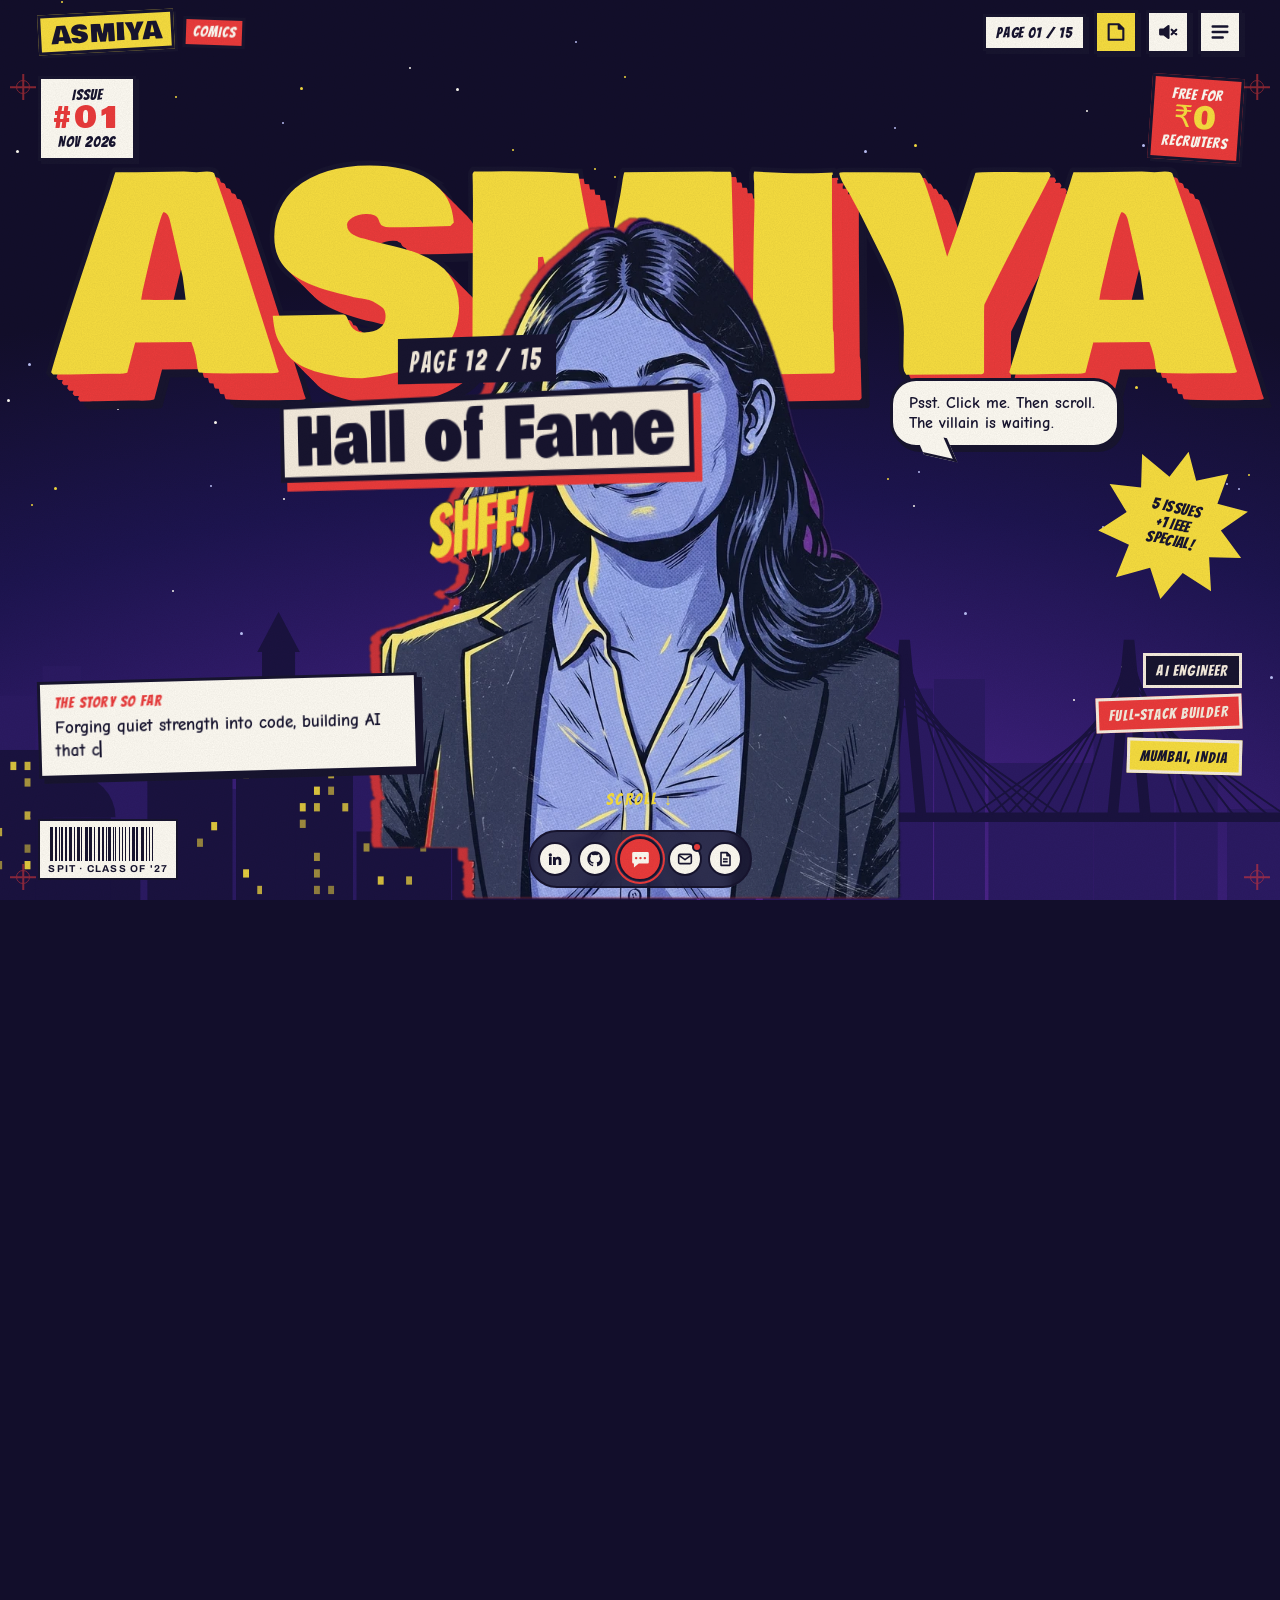
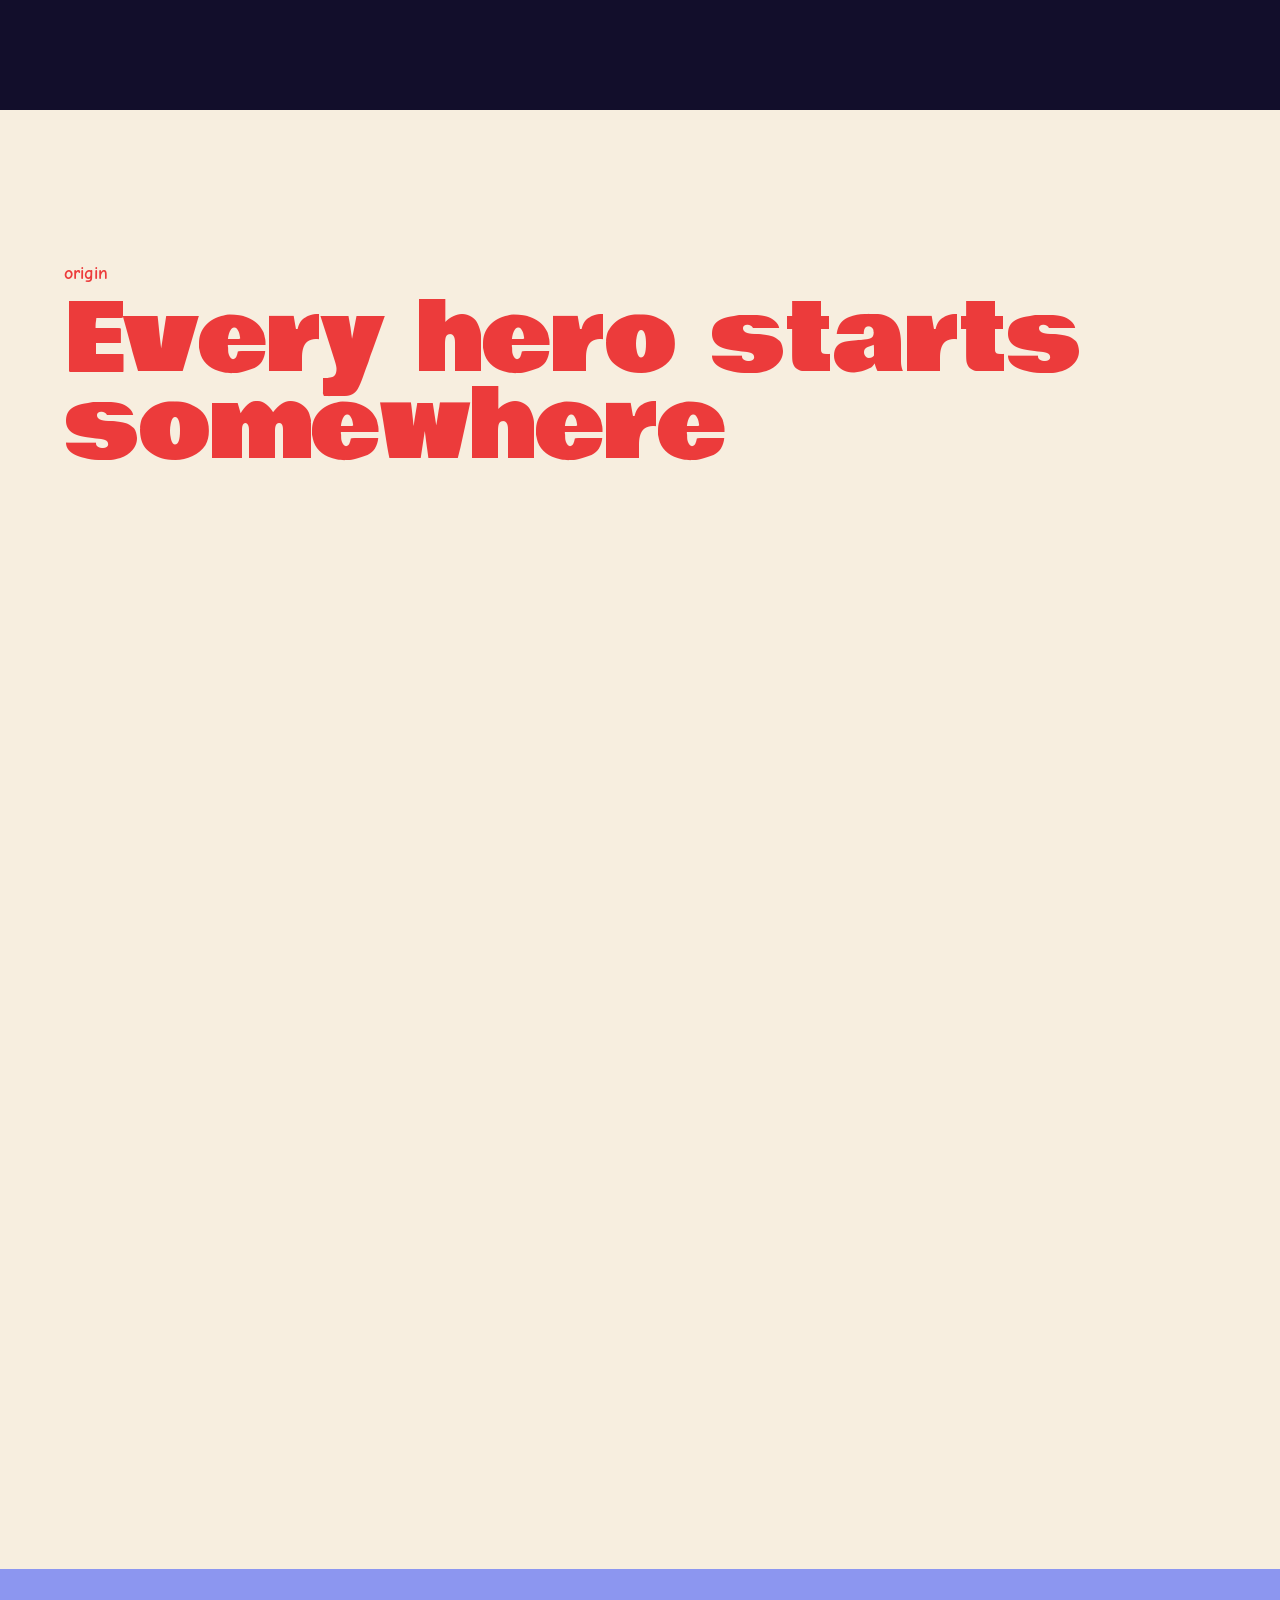
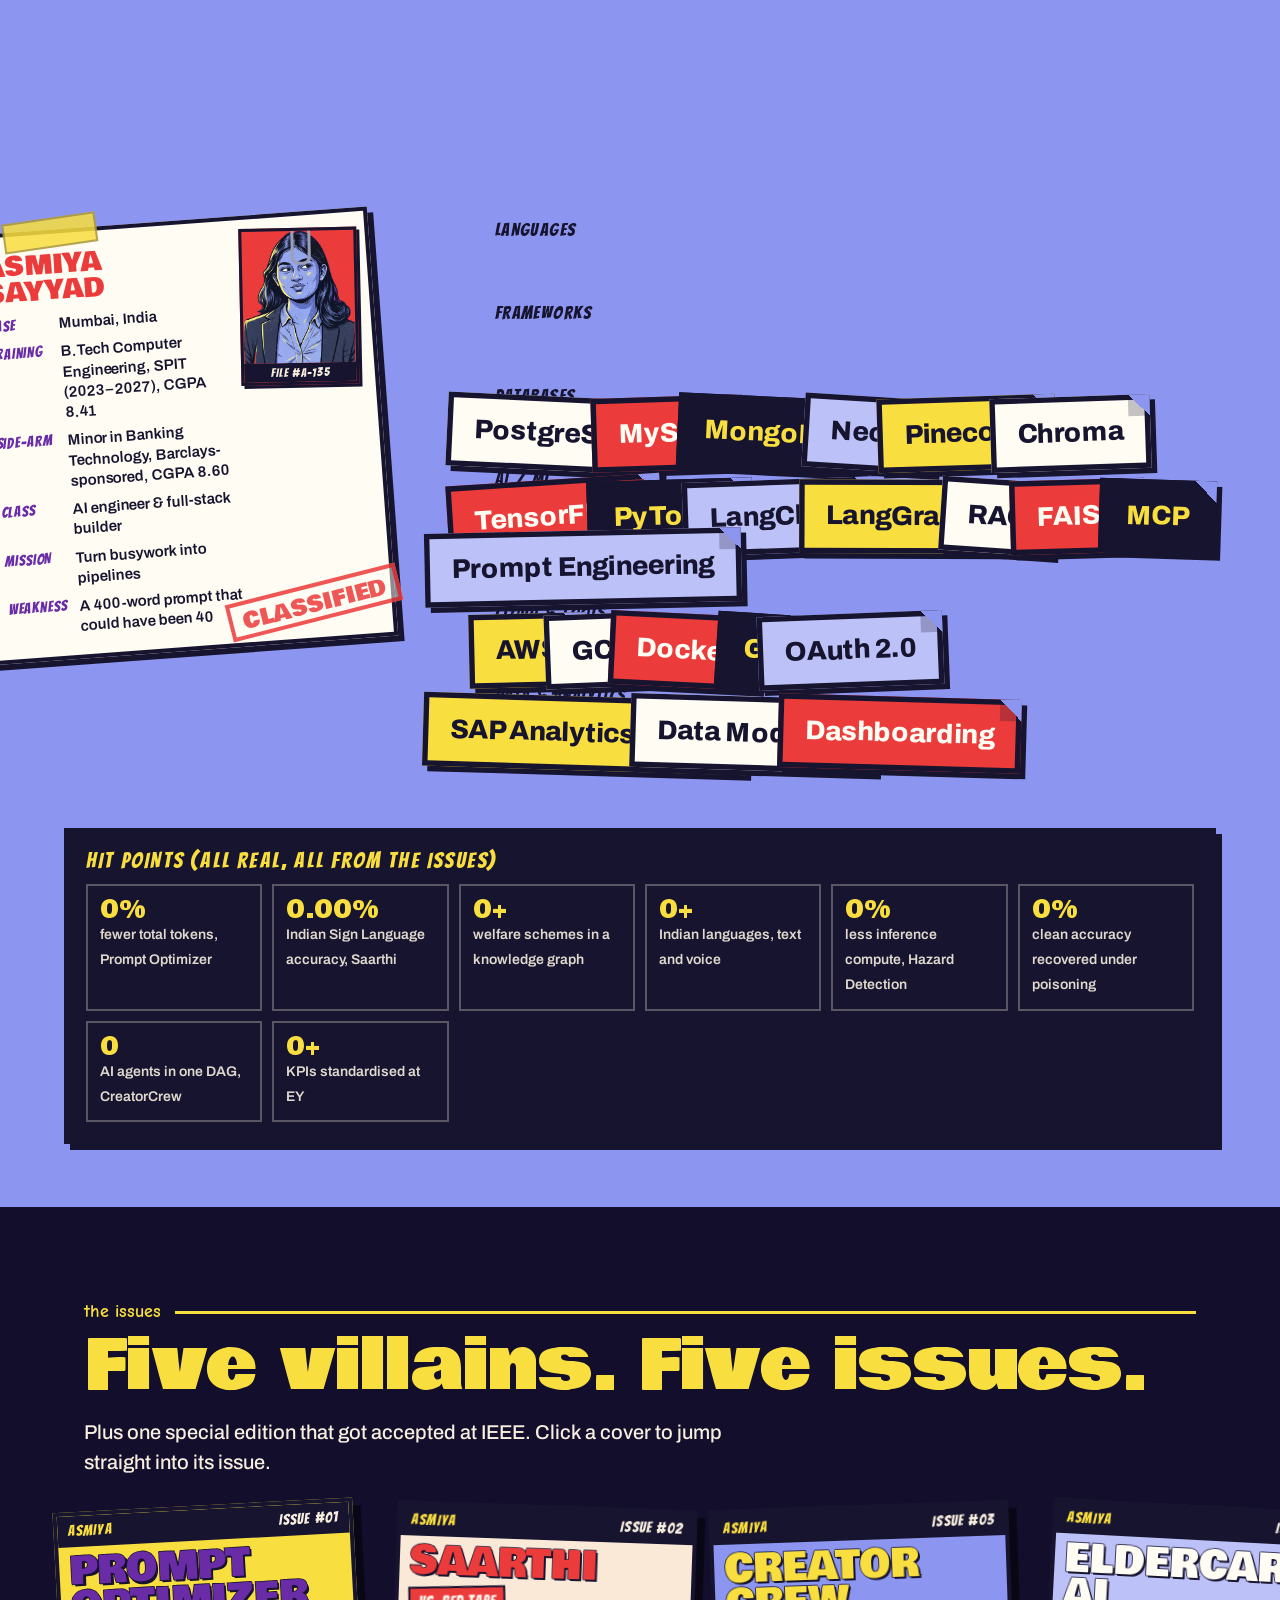
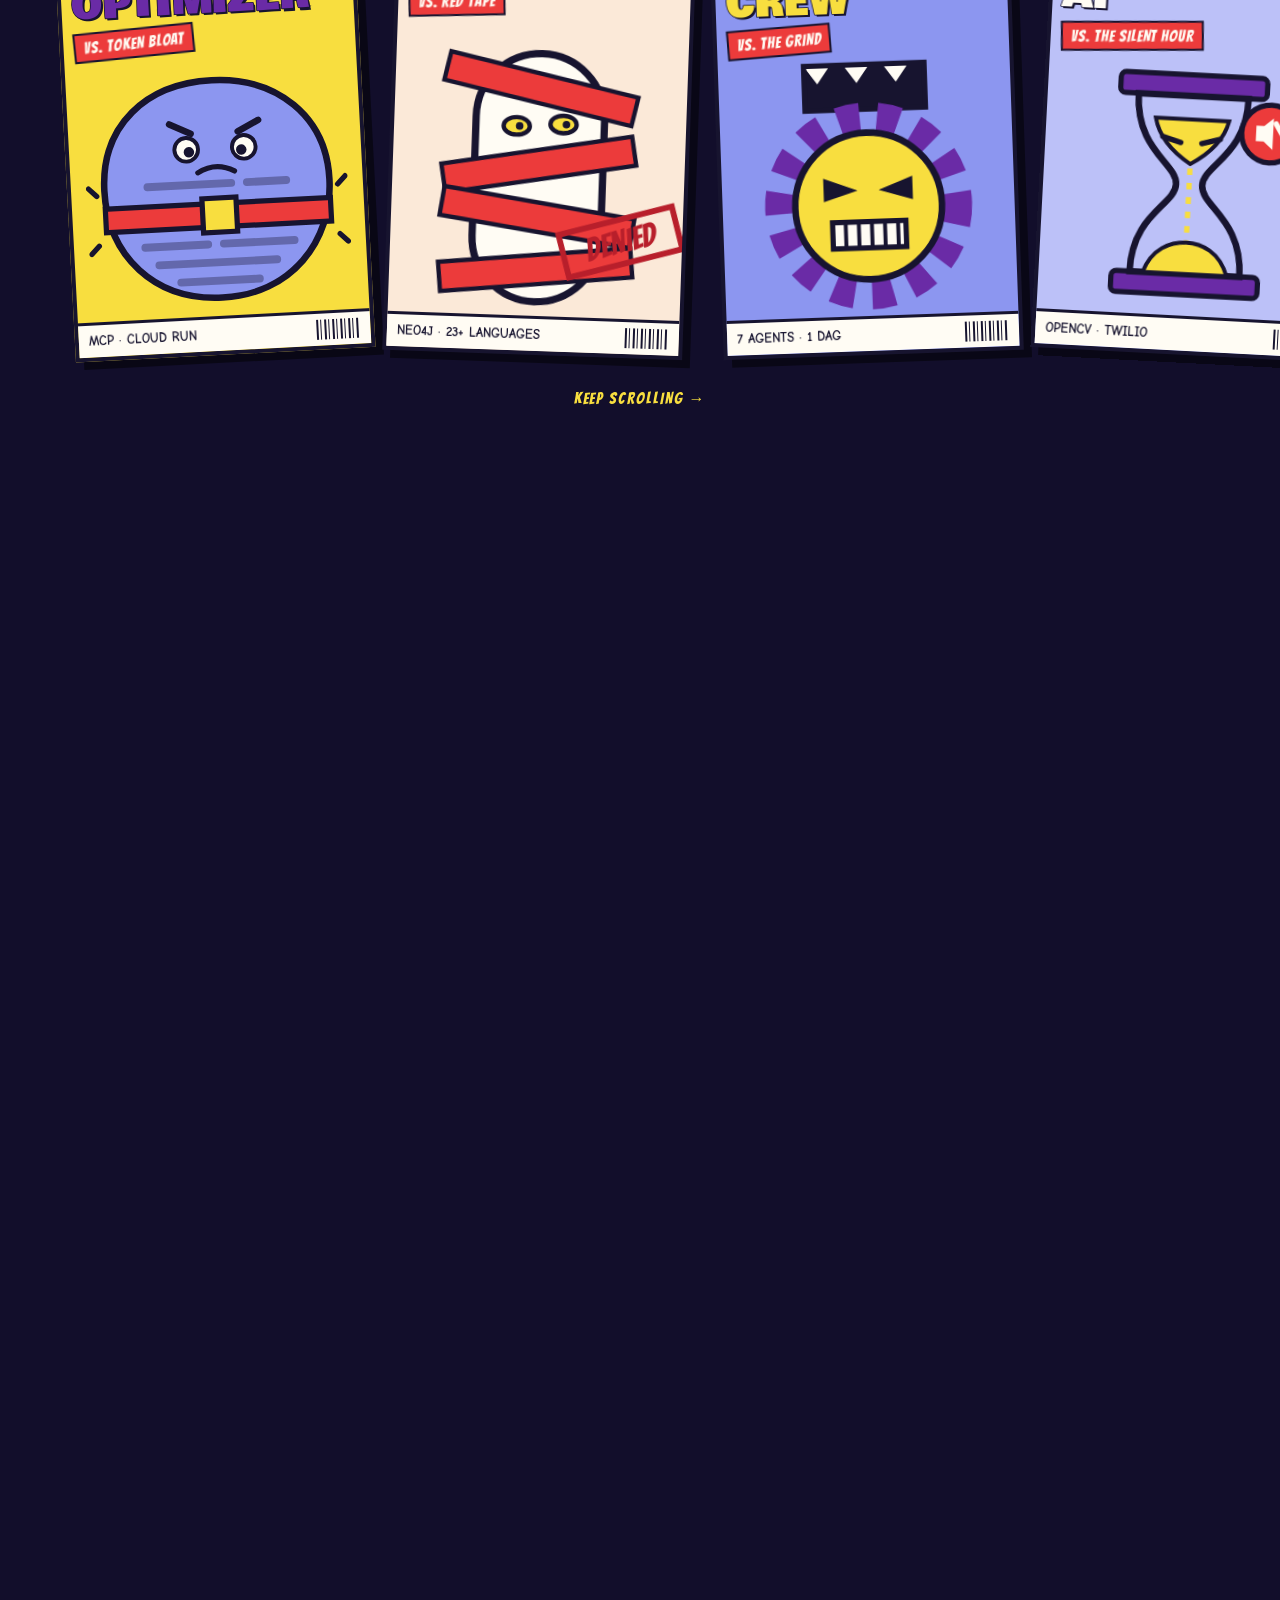
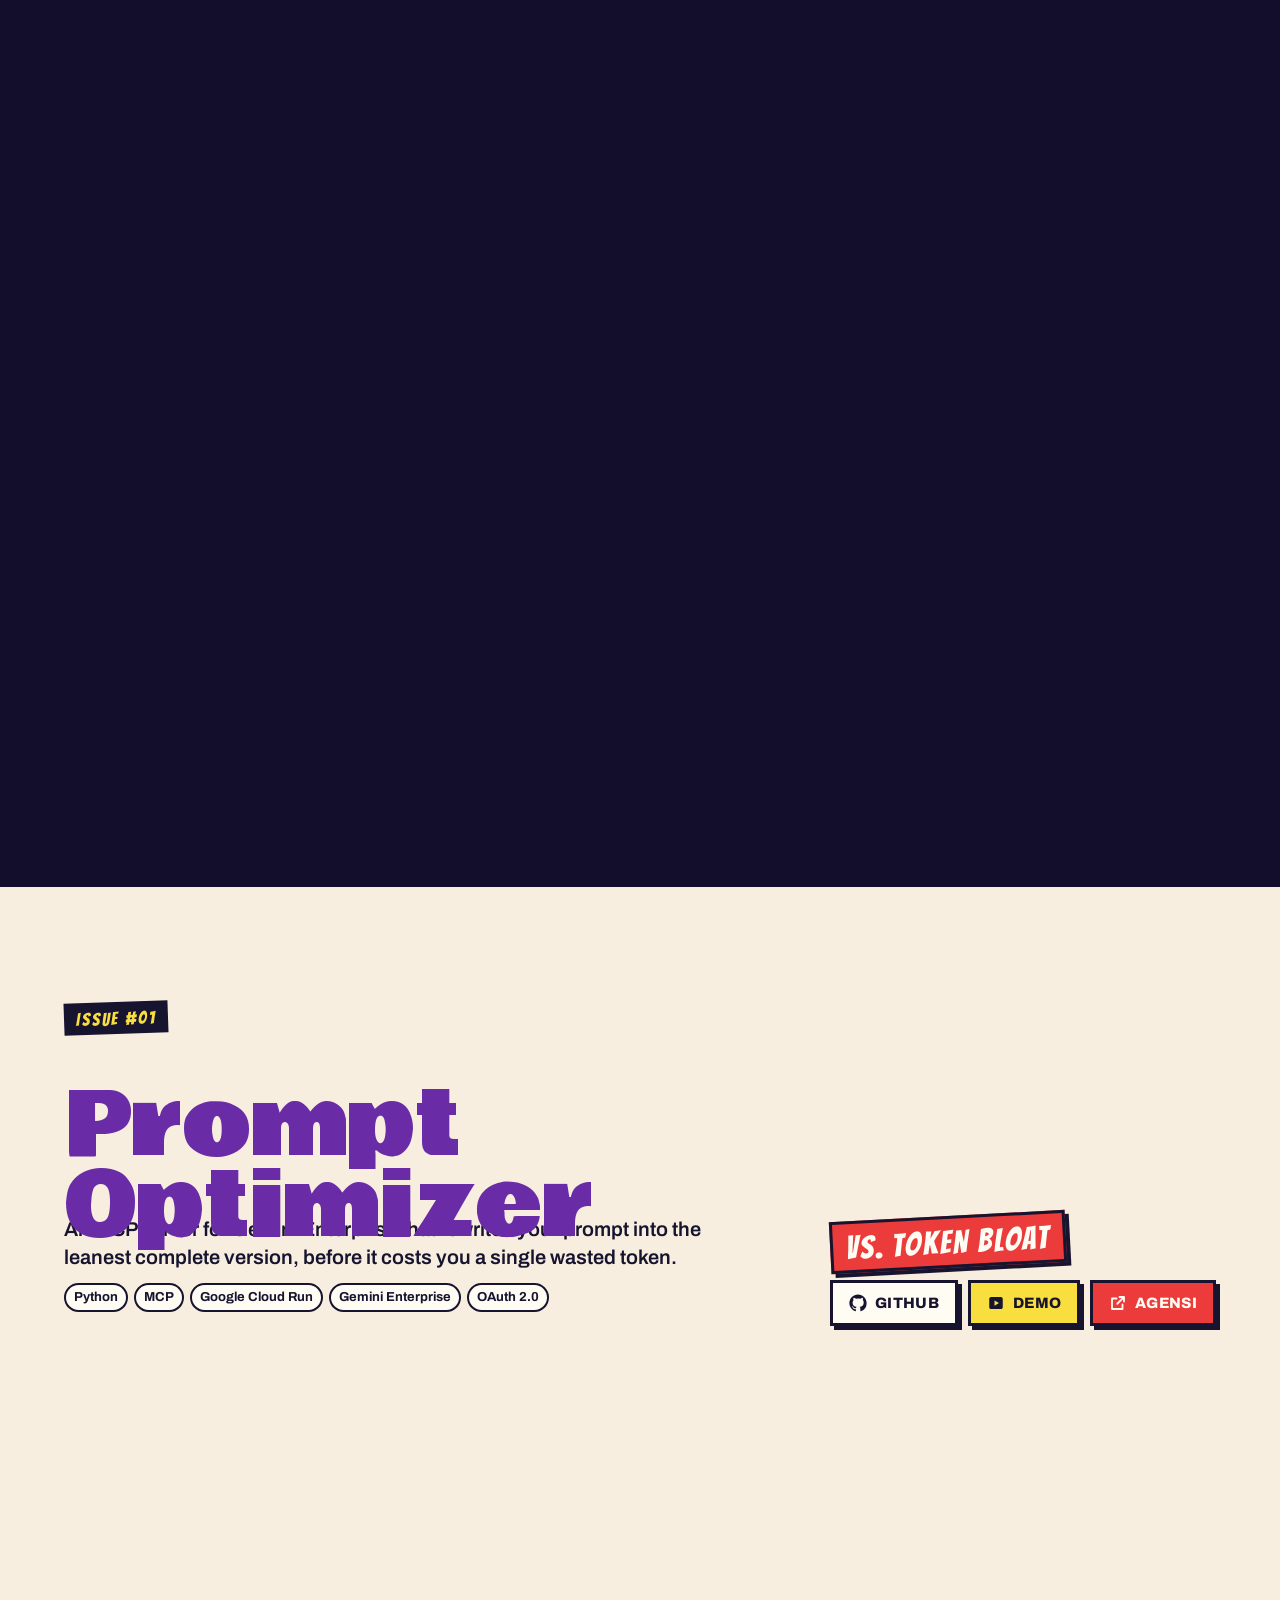
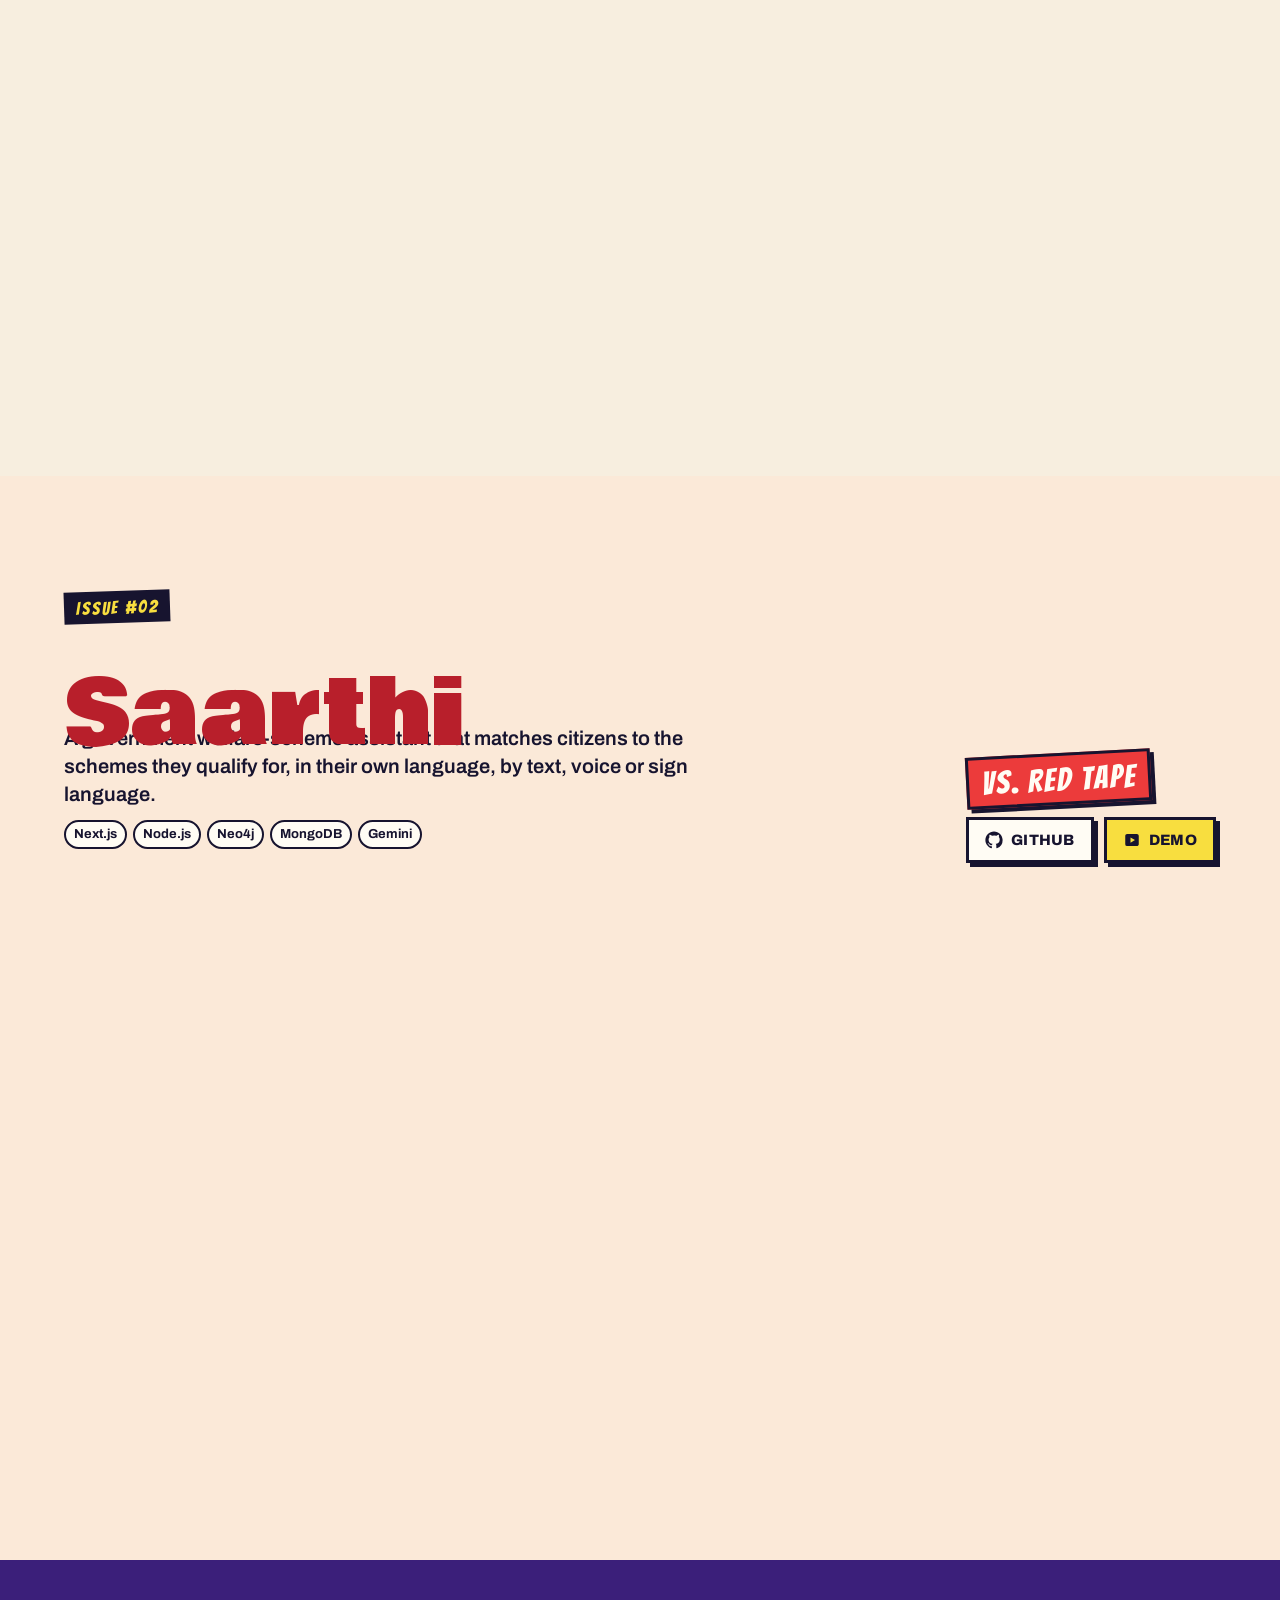
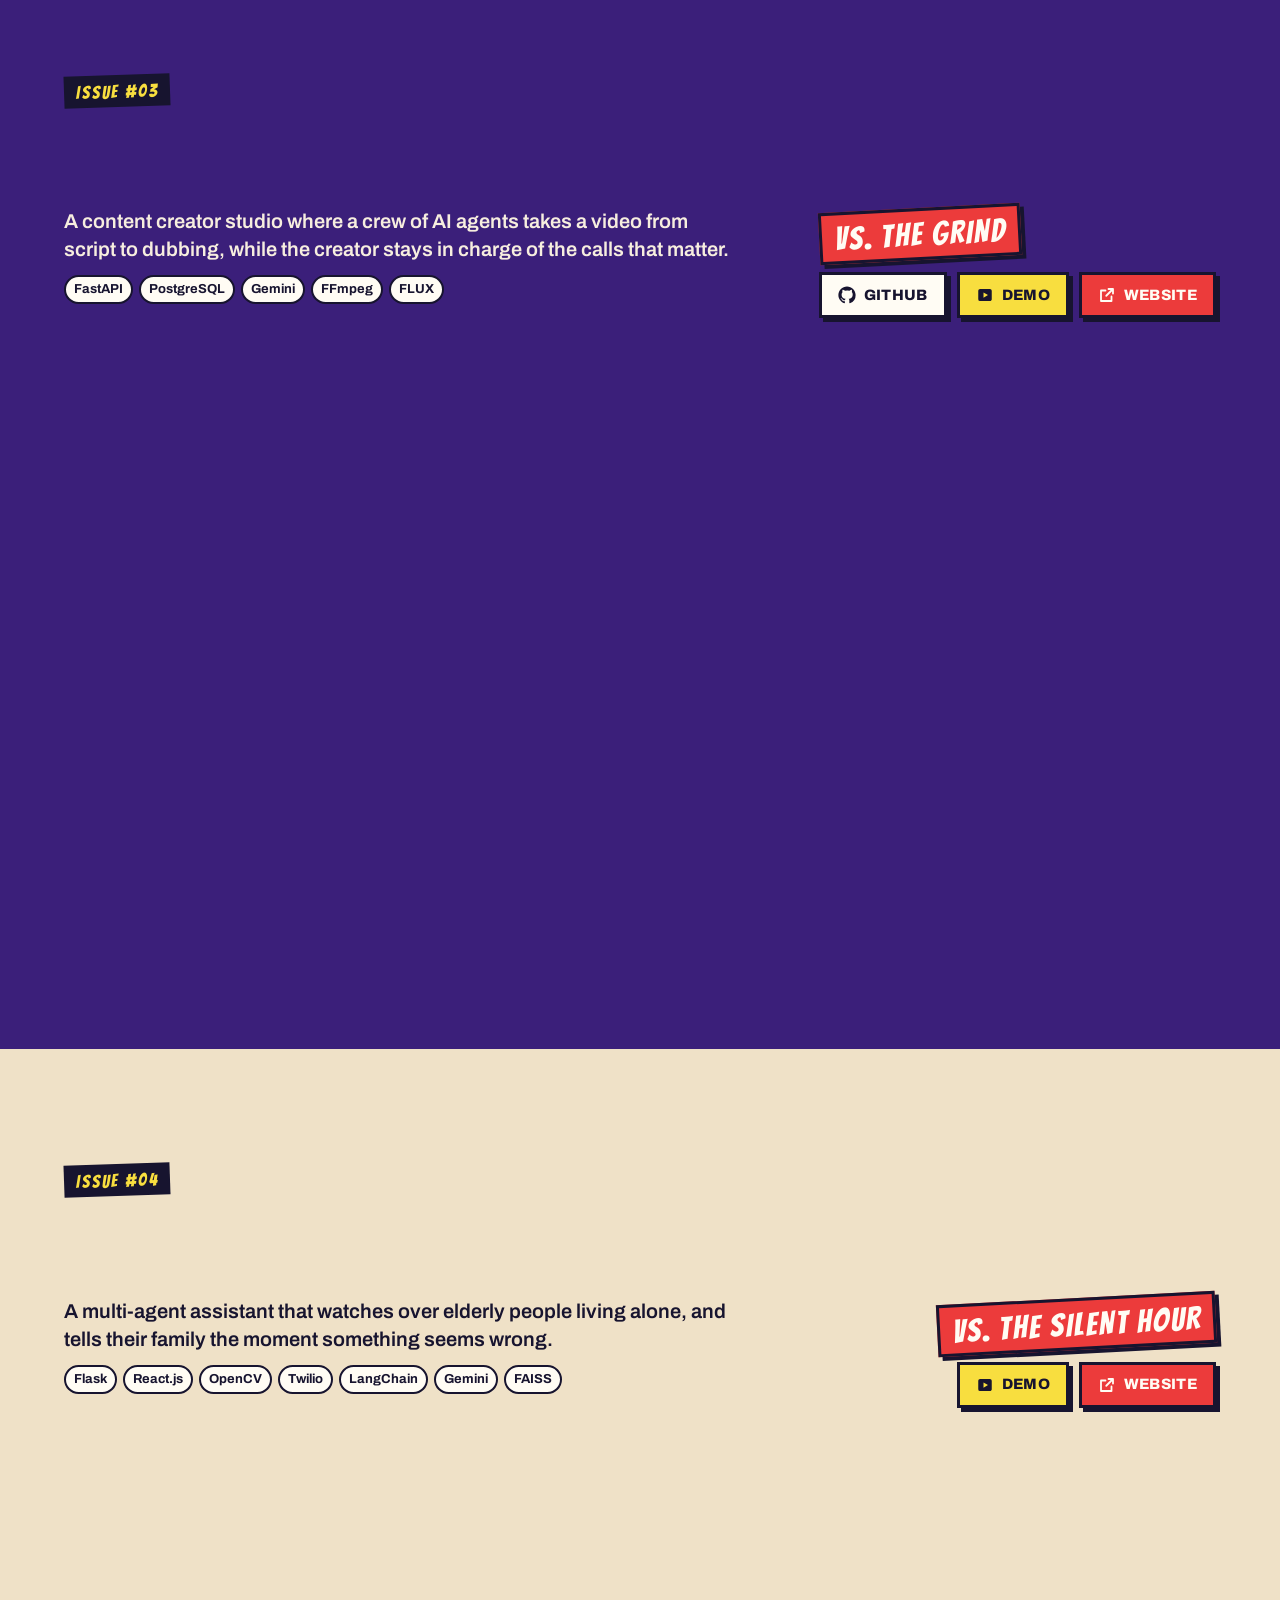
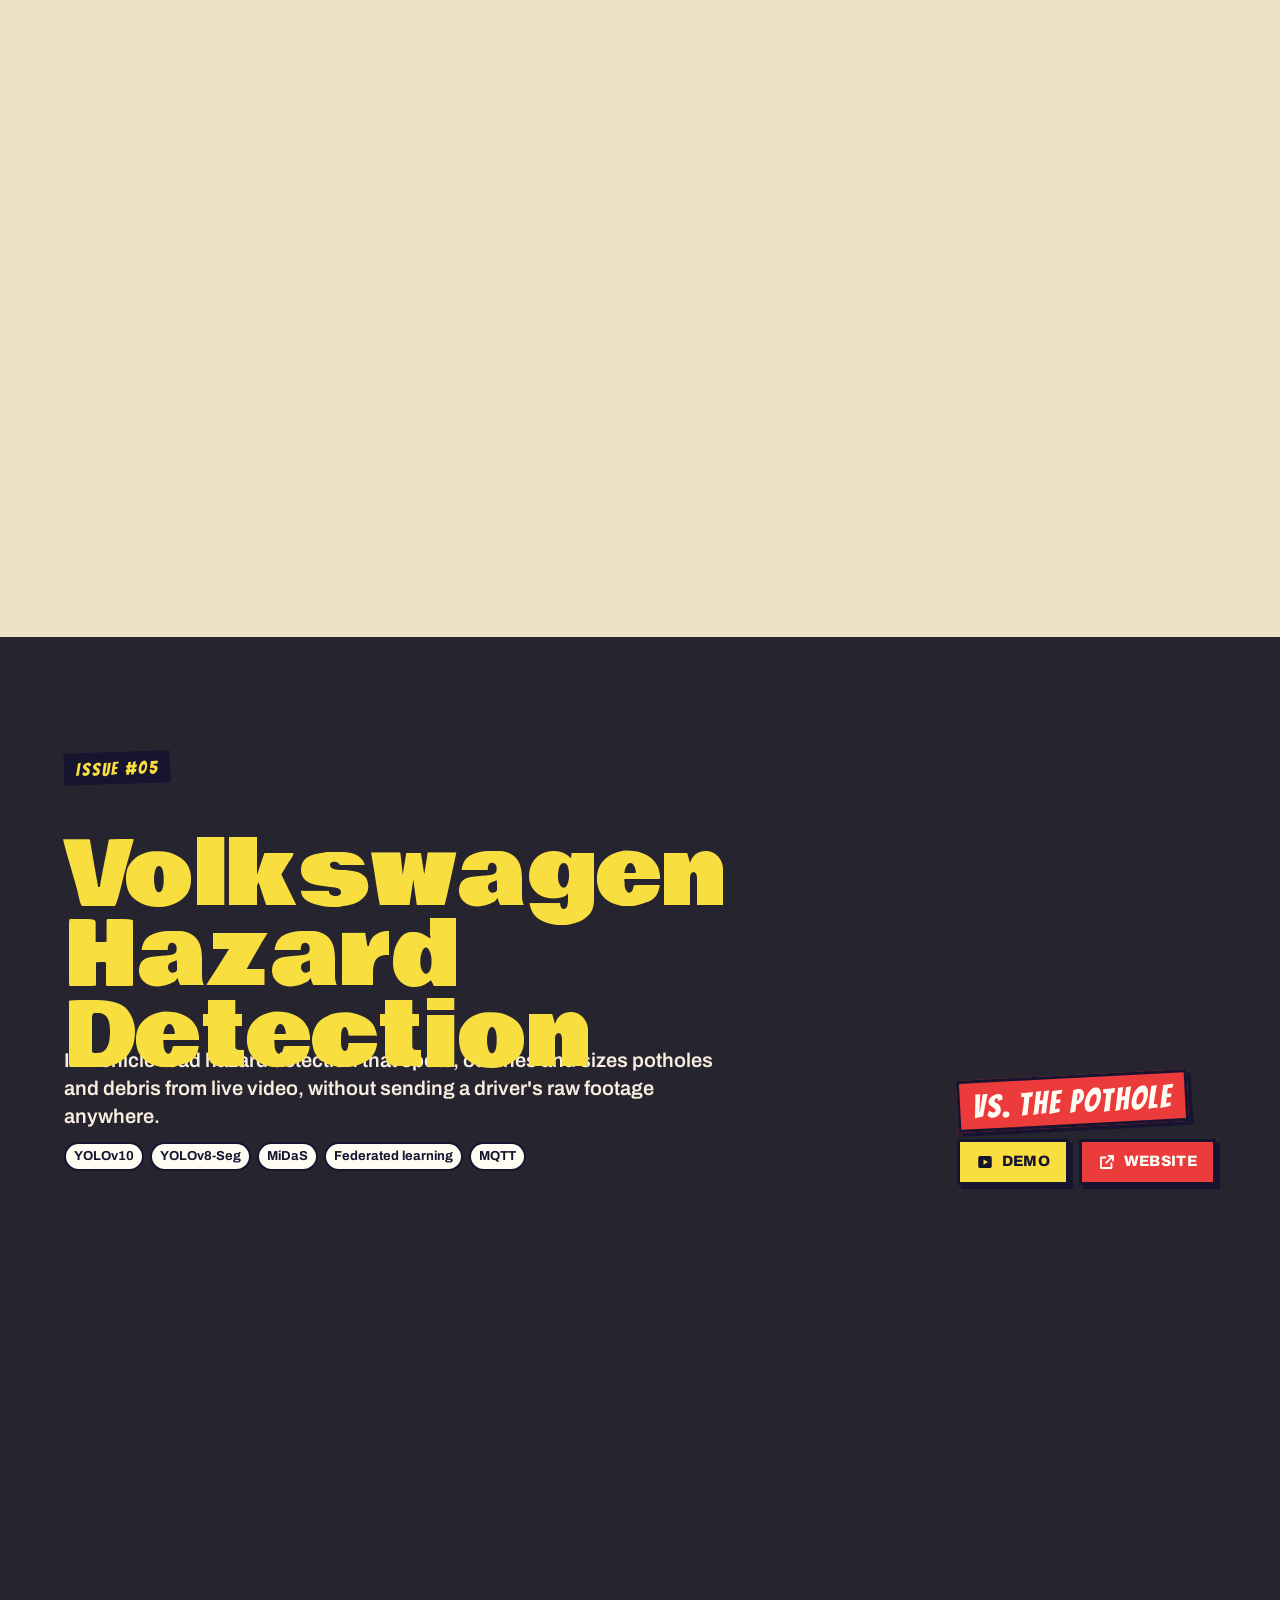
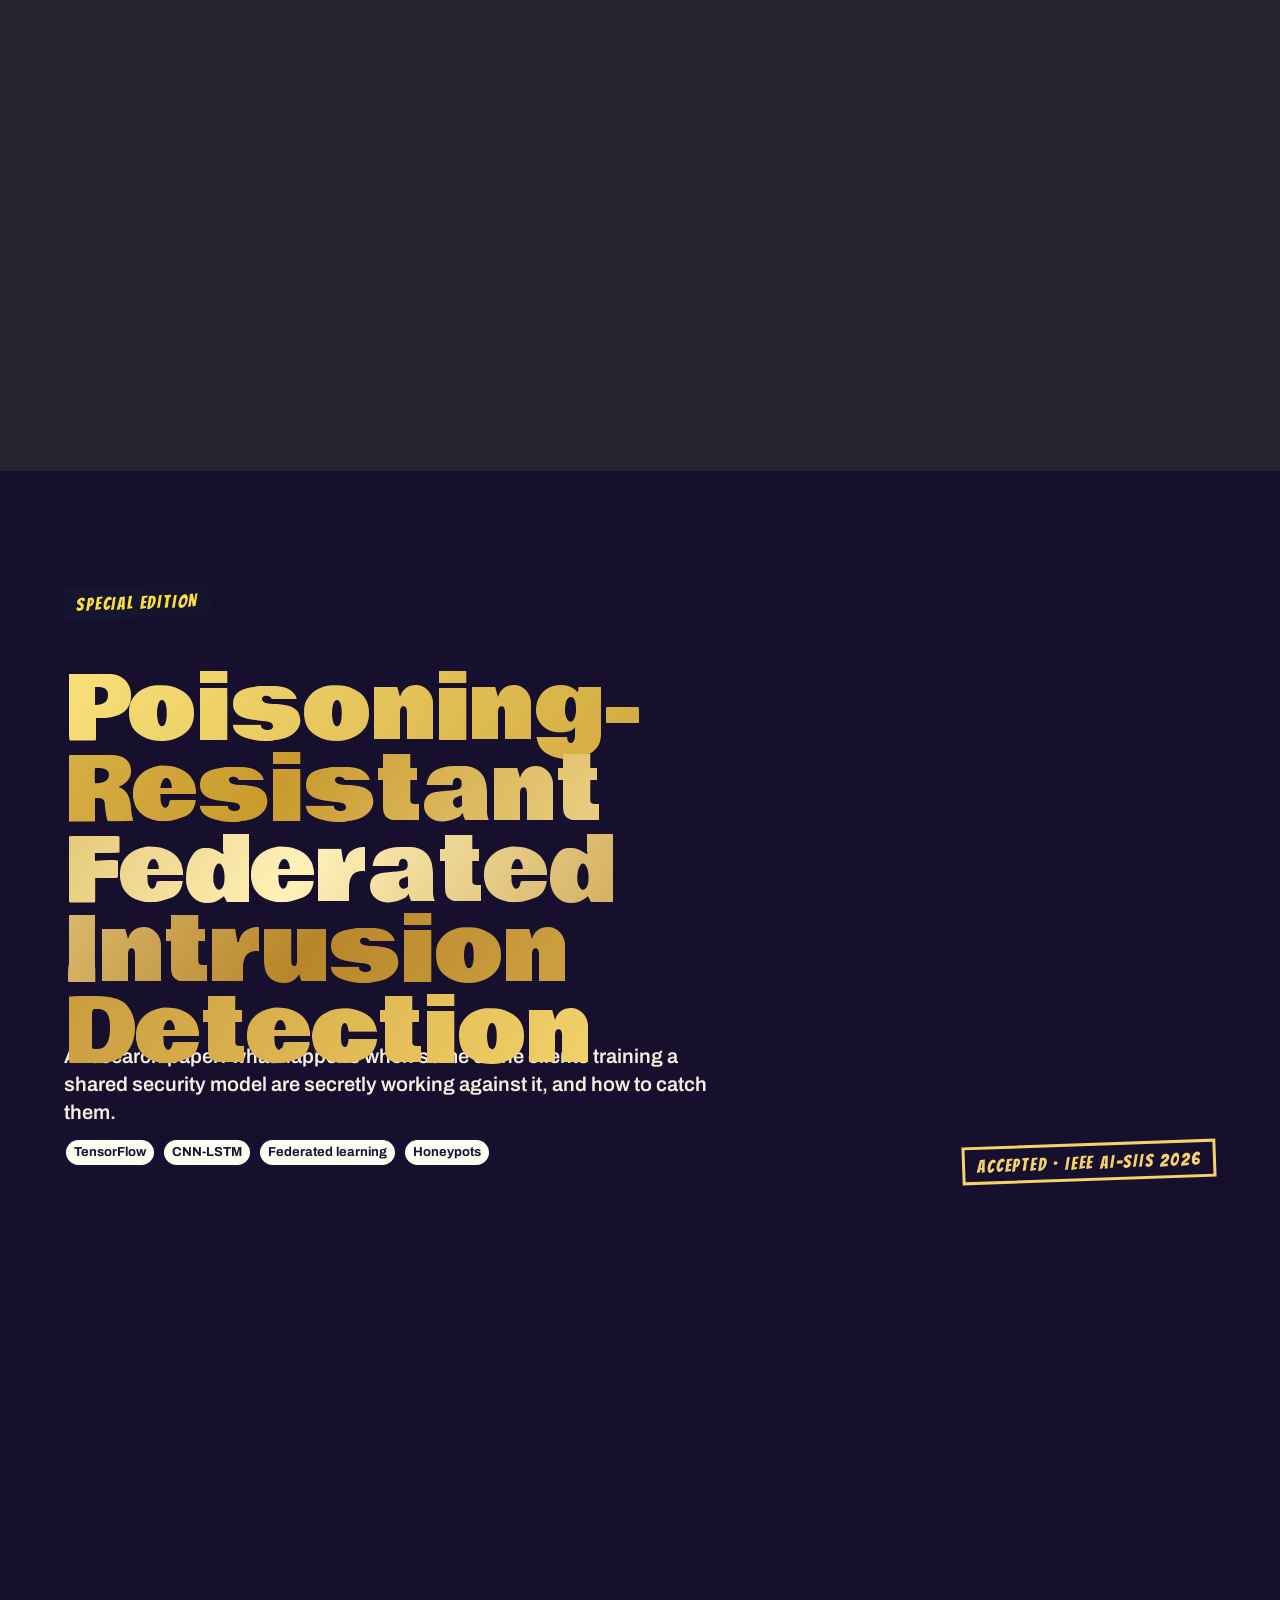
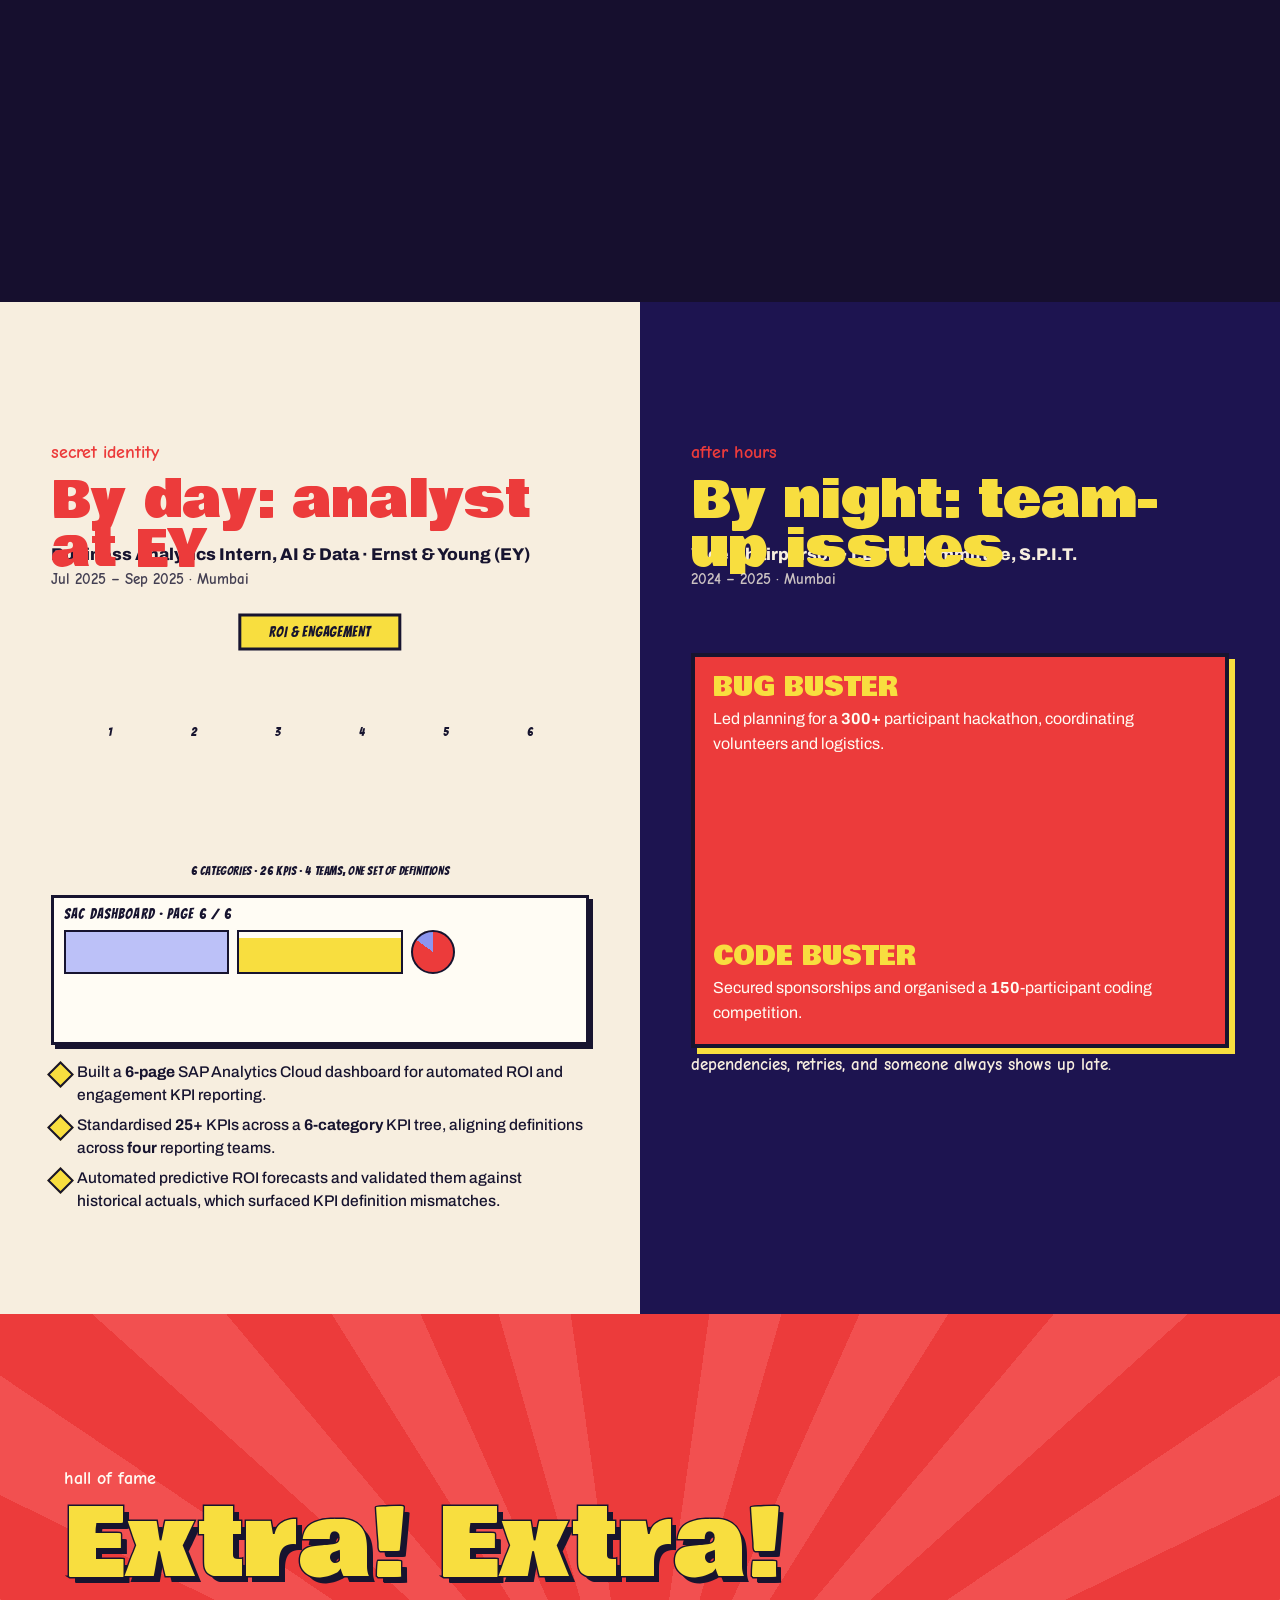
==== commit 98b41059: "Minor changes done" ====
--- a/index.html
+++ b/index.html
@@ -73,21 +73,21 @@
 @media(max-width:520px){.logo span,.pgc{display:none}.logo b{font-size:20px}}
 
 /* ---------- dock ---------- */
-.dock{position:fixed;left:50%;bottom:14px;z-index:80;transform:translateX(-50%);display:flex;align-items:center;gap:10px;
-  padding:8px 12px;background:rgba(23,20,47,.82);border:3px solid var(--ink);border-radius:40px;backdrop-filter:blur(6px);-webkit-backdrop-filter:blur(6px)}
-.dk{width:46px;height:46px;border-radius:50%;display:grid;place-items:center;background:var(--white);border:3px solid var(--ink);color:var(--ink);
+.dock{position:fixed;left:50%;bottom:12px;z-index:80;transform:translateX(-50%);display:flex;align-items:center;gap:6px;
+  padding:5px 8px;background:rgba(23,20,47,.82);border:2px solid var(--ink);border-radius:40px;backdrop-filter:blur(6px);-webkit-backdrop-filter:blur(6px)}
+.dk{width:34px;height:34px;border-radius:50%;display:grid;place-items:center;background:var(--white);border:2px solid var(--ink);color:var(--ink);
   transition:transform .2s cubic-bezier(.3,1.6,.5,1);text-decoration:none;position:relative;padding:0}
-.dk svg{width:21px;height:21px}
-.dk:hover{transform:translateY(-6px) scale(1.18)}
+.dk svg{width:16px;height:16px}
+.dk:hover{transform:translateY(-4px) scale(1.15)}
 .dk .tip{position:absolute;bottom:calc(100% + 10px);left:50%;transform:translateX(-50%) scale(.8);opacity:0;pointer-events:none;white-space:nowrap;
   font:14px/1 var(--sfx);letter-spacing:.05em;background:var(--yellow);border:2px solid var(--ink);padding:6px 8px 4px;transition:.15s}
 .dk:hover .tip,.dk:focus-visible .tip{opacity:1;transform:translateX(-50%) scale(1)}
-.dk.big{width:62px;height:62px;background:var(--red);color:var(--white)}
-.dk.big svg{width:28px;height:28px}
-.dk.big::after{content:"";position:absolute;inset:-8px;border-radius:50%;border:3px solid var(--red);animation:ring 2.2s infinite}
+.dk.big{width:44px;height:44px;background:var(--red);color:var(--white)}
+.dk.big svg{width:21px;height:21px}
+.dk.big::after{content:"";position:absolute;inset:-5px;border-radius:50%;border:2px solid var(--red);animation:ring 2.2s infinite}
 @keyframes ring{0%{transform:scale(.85);opacity:.9}100%{transform:scale(1.35);opacity:0}}
-.dk .dot{position:absolute;top:-2px;right:-2px;width:13px;height:13px;border-radius:50%;background:var(--red);border:2px solid var(--ink)}
-@media(max-width:420px){.dock{gap:6px;padding:6px 8px}.dk{width:42px;height:42px}.dk.big{width:54px;height:54px}}
+.dk .dot{position:absolute;top:-2px;right:-2px;width:10px;height:10px;border-radius:50%;background:var(--red);border:2px solid var(--ink)}
+@media(max-width:420px){.dock{gap:5px;padding:4px 7px}.dk{width:34px;height:34px}.dk.big{width:42px;height:42px}}
 
 /* ---------- toast ---------- */
 .toast{position:fixed;left:50%;bottom:96px;z-index:150;transform:translate(-50%,30px) rotate(-1deg);opacity:0;pointer-events:none;
@@ -128,7 +128,7 @@
 .sheet .shade{position:absolute;inset:0;background:linear-gradient(90deg,rgba(23,20,47,.0),rgba(23,20,47,.45));opacity:0}
 .fbox{position:absolute;inset:0;display:grid;place-content:center;justify-items:center;text-align:center;gap:10px;padding:24px}
 .fnum{font:clamp(18px,2.4vw,26px)/1 var(--sfx);letter-spacing:.14em;background:var(--ink);color:var(--paper);padding:8px 14px 6px}
-.ftitle{font:clamp(40px,8vw,120px)/.95 var(--display);color:var(--ink);max-width:14ch;text-wrap:balance}
+.ftitle{font:clamp(30px,4.6vw,76px)/.95 var(--display);color:var(--ink);max-width:min(14ch,100%);text-wrap:balance}
 .fsfx{font:clamp(34px,5vw,64px)/1 var(--sfx);color:var(--yellow);-webkit-text-stroke:2px var(--ink);paint-order:stroke fill;text-shadow:5px 5px 0 var(--red);transform:rotate(-8deg)}
 
 /* ---------- contents overlay ---------- */
@@ -149,8 +149,7 @@
 .page{position:relative;padding:clamp(72px,9vw,120px) max(5vw,16px) clamp(64px,8vw,110px)}
 .wrap{max-width:1240px;margin:0 auto;position:relative}
 .label{display:flex;align-items:center;gap:14px;font:700 18px/1 var(--cap);color:var(--red);margin:0 0 14px}
-.label::after{content:"";flex:1;height:3px;background:currentColor;transform-origin:0 50%;transform:scaleX(var(--lp,1));transition:transform 1s cubic-bezier(.6,0,.2,1)}
-html.js .label:not(.in){--lp:0}
+.label::after{content:"";flex:1;height:3px;background:currentColor;transform-origin:0 50%;transform:scaleX(var(--rv,1))}
 .h2{font:clamp(44px,7.4vw,108px)/.92 var(--display);margin:0 0 18px;letter-spacing:-.01em;text-wrap:balance;color:var(--red)}
 .lede{font:500 clamp(17px,1.6vw,20px)/1.5 var(--body);max-width:62ch;margin:0 0 28px}
 .dark{background:var(--night);color:var(--paper)}
@@ -182,13 +181,14 @@
 @keyframes spin{to{transform:rotate(360deg)}}
 
 /* reveal */
-html.js [data-r]{transition:opacity .8s cubic-bezier(.2,.7,.2,1),transform .8s cubic-bezier(.2,.7,.2,1);transition-delay:var(--d,0s)}
-html.js [data-r]:not(.in){opacity:0;transform:translateY(40px) rotate(var(--rr,0deg))}
-html.js [data-r=pop]:not(.in){transform:scale(.6) rotate(-6deg)}
-html.js [data-r=left]:not(.in){transform:translateX(-90px) rotate(-3deg)}
-html.js [data-r=right]:not(.in){transform:translateX(90px) rotate(3deg)}
-html.js [data-r=slap]{transition-timing-function:cubic-bezier(.3,1.7,.5,1)}
-html.js [data-r=slap]:not(.in){transform:scale(1.8) rotate(var(--rot,0deg));opacity:0}
+/* scroll-driven: --rv (0..1) = how far the element has scrolled into view, --re = same with a bounce, --q = longer window */
+html.js [data-r]{opacity:var(--rv,1);translate:0 calc((1 - var(--rv,1)) * 40px)}
+html.js [data-r=pop]{translate:none;scale:calc(.6 + .4 * var(--re,1));rotate:calc((1 - var(--rv,1)) * -6deg)}
+html.js [data-r=left]{translate:calc((1 - var(--re,1)) * -90px) 0;rotate:calc((1 - var(--rv,1)) * -3deg)}
+html.js [data-r=right]{translate:calc((1 - var(--re,1)) * 90px) 0;rotate:calc((1 - var(--rv,1)) * 3deg)}
+html.js [data-r=slap]{translate:none;scale:calc(1.8 - .8 * var(--re,1))}
+.hero-bubble{animation:bubIn .45s cubic-bezier(.3,1.6,.5,1) 2.6s both}
+@keyframes bubIn{from{scale:0}to{scale:1}}
 
 /* ---------- 01 cover ---------- */
 .cover{height:190vh;padding:0;background:var(--night)}
@@ -276,14 +276,13 @@
 .o2 .sfx{position:absolute;right:10px;top:46%;font-size:30px;transform:rotate(8deg)}
 .piles{position:relative;height:170px;margin:0 16px 16px;display:flex;align-items:flex-end;justify-content:center;gap:10px}
 .pile{display:flex;flex-direction:column-reverse;gap:3px}
-.pile i{display:block;width:62px;height:12px;background:var(--white);border:2px solid var(--ink);transform:rotate(var(--a));animation:drop .6s cubic-bezier(.3,1.5,.5,1) both;animation-delay:var(--dl);animation-play-state:paused}
-.o3.in .pile i{animation-play-state:running}
+.pile i{display:block;width:62px;height:12px;background:var(--white);border:2px solid var(--ink);--k:clamp(0, calc((var(--q,1) - var(--o,0)) * 4), 1);transform:translateY(calc((1 - var(--k)) * -160px)) rotate(calc(var(--a) + (1 - var(--k)) * 20deg));opacity:var(--k)}
 @keyframes drop{from{transform:translateY(-160px) rotate(20deg);opacity:0}}
 .clock{width:58px;height:58px;border-radius:50%;background:var(--white);border:3px solid var(--ink);position:absolute;left:12px;top:-6px}
 .clock::before,.clock::after{content:"";position:absolute;left:50%;top:50%;width:3px;height:22px;background:var(--ink);transform-origin:50% 0;animation:spin 1.2s linear infinite}
 .clock::after{height:15px;animation-duration:7s;background:var(--red)}
 .o4 .vill{position:absolute;right:6%;bottom:0;height:96%;width:auto;z-index:2}
-.o4.in .vill{animation:shake .5s .5s 2}
+.o4 .vill{translate:calc(sin(var(--q,1) * 46rad) * sin(var(--q,1) * 3.1416rad) * 7px) 0;rotate:calc(sin(var(--q,1) * 46rad) * sin(var(--q,1) * 3.1416rad) * 1.2deg)}
 @keyframes shake{25%{transform:translateX(-6px) rotate(-1deg)}75%{transform:translateX(6px) rotate(1deg)}}
 .o4 .sfx{position:absolute;left:14px;bottom:16px;z-index:3;color:var(--red);text-shadow:4px 4px 0 var(--ink);-webkit-text-stroke:2px var(--white)}
 .o4 .glow{position:absolute;right:0;bottom:-30%;width:70%;height:120%;background:radial-gradient(closest-side,rgba(236,59,59,.55),transparent);animation:pulse 2.4s ease-in-out infinite}
@@ -326,14 +325,14 @@
 .hp h3{margin:0 0 12px;font:22px/1 var(--sfx);letter-spacing:.1em;color:var(--yellow)}
 .hpg{display:grid;grid-template-columns:repeat(auto-fit,minmax(150px,1fr));gap:10px}
 .hpg div{border:2px solid rgba(247,238,223,.3);padding:12px}
-.hpg b{display:block;font:clamp(30px,3.2vw,44px)/1 var(--display);color:var(--yellow);white-space:nowrap}
+.hpg b{display:block;font:clamp(20px,3.2vw,24px)/1 var(--display);color:var(--yellow);white-space:nowrap}
 .hpg span{font:600 14px/1.3 var(--body);opacity:.9}
 @media(max-width:860px){.pw{grid-template-columns:minmax(0,1fr)}}
 
 /* ---------- 04 rack ---------- */
 .rack{background:var(--night);padding:0}
 .rack-pin{height:320vh}
-.rack-stage{position:sticky;top:0;height:100vh;height:100svh;overflow:hidden;display:flex;flex-direction:column;justify-content:center;padding:84px 0 96px}
+.rack-stage{position:sticky;top:0;height:100vh;height:100svh;overflow:hidden;display:flex;flex-direction:column;justify-content:safe center;padding:76px 0 80px}
 .rack .h2{font-size:clamp(40px,5.4vw,80px)}
 .rack .lede{margin-bottom:10px}
 .rack-head{padding:0 max(5vw,16px);max-width:1240px;margin:0 auto;width:100%}
@@ -445,11 +444,10 @@
 .risk.l2 i:nth-child(2){background:var(--amber)}
 .risk.l3 i:nth-child(3){background:var(--red)}
 .frames{display:flex;gap:6px;margin-top:10px}
-.frames i{flex:1;aspect-ratio:4/3;border:3px solid var(--ink);background:var(--peri2);background-image:var(--halftone);transform:rotate(var(--fr));transition:transform .5s cubic-bezier(.3,1.5,.5,1),opacity .4s}
-html.js .frames:not(.in) i{transform:translateY(-40px) rotate(40deg);opacity:0}
-.frames i:nth-child(2){transition-delay:.1s;background-color:var(--yellow2)}
-.frames i:nth-child(3){transition-delay:.2s}
-.frames i:nth-child(4){transition-delay:.3s;background-color:#ffc2c2}
+.frames i{flex:1;aspect-ratio:4/3;border:3px solid var(--ink);background:var(--peri2);background-image:var(--halftone);--k:clamp(0, calc((var(--q,1) - var(--n,0) * .1 - .2) * 4), 1);transform:translateY(calc((1 - var(--k)) * -40px)) rotate(calc(var(--fr) + (1 - var(--k)) * 40deg));opacity:var(--k)}
+.frames i:nth-child(2){--n:1;background-color:var(--yellow2)}
+.frames i:nth-child(3){--n:2}
+.frames i:nth-child(4){--n:3;background-color:#ffc2c2}
 
 /* #04 eldercare */
 .i4{--ib:var(--paper2);--ih:var(--violet)}
@@ -520,10 +518,8 @@
 .role{font:800 17px/1.3 var(--body);margin:0 0 4px}
 .when{font:700 15px/1.3 var(--cap);opacity:.8;margin:0 0 16px}
 .tree{width:100%;height:280px;display:block;margin:6px 0 10px}
-.tree path{fill:none;stroke:var(--ink);stroke-width:2.5;stroke-dasharray:1;stroke-dashoffset:1;transition:stroke-dashoffset 1.4s cubic-bezier(.6,0,.2,1)}
-.tree.in path{stroke-dashoffset:0}
-.tree circle{transform-box:fill-box;transform-origin:center;transform:scale(0);transition:transform .4s cubic-bezier(.3,1.6,.5,1)}
-.tree.in circle{transform:scale(1)}
+.tree path{fill:none;stroke:var(--ink);stroke-width:2.5;stroke-dasharray:1;stroke-dashoffset:calc(1 - clamp(0, calc(var(--q,1) * 1.8), 1))}
+.tree circle{transform-box:fill-box;transform-origin:center;transform:scale(clamp(0, calc((var(--q,1) - var(--o,0)) * 8), 1))}
 .tree text{font:12px var(--sfx);letter-spacing:.05em;fill:var(--ink)}
 .flipbook{position:relative;height:150px;margin:6px 0 16px;perspective:900px}
 .flipbook .pg{position:absolute;inset:0;background:var(--white);border:3px solid var(--ink);box-shadow:4px 4px 0 var(--ink);padding:10px;transform-origin:0 50%;animation:fb 9s infinite;animation-delay:calc(var(--i) * 1.5s - 9s);display:grid;grid-template-columns:repeat(3,minmax(0,1fr));gap:8px;align-content:start}
@@ -535,8 +531,7 @@
 .teamup{margin-top:24px;background:var(--red);color:var(--white);border:4px solid var(--ink);box-shadow:6px 6px 0 var(--yellow);padding:18px}
 .teamup h4{margin:0 0 6px;font:26px/1 var(--display);color:var(--yellow)}
 .crowd{display:grid;grid-template-columns:repeat(30,minmax(0,1fr));gap:2px;margin:12px 0}
-.crowd i{aspect-ratio:1;border-radius:50%;background:var(--white);transform:scale(0);transition:transform .3s;transition-delay:calc(var(--i) * 6ms)}
-.teamup.in .crowd i{transform:scale(1)}
+.crowd i{aspect-ratio:1;border-radius:50%;background:var(--white);transform:scale(clamp(0, calc((var(--q,1) * 1.3 - var(--i) / 300) * 12), 1))}
 .crowd i.y{background:var(--yellow)}
 @media(max-width:860px){.split{grid-template-columns:minmax(0,1fr)}}
 
@@ -545,8 +540,8 @@
 .fame .h2{color:var(--yellow);-webkit-text-stroke:.03em var(--ink);paint-order:stroke fill;text-shadow:.06em .06em 0 var(--ink)}
 .fame .label{color:var(--white)}
 .paper{max-width:1000px;margin:10px auto 0;background:#f4efe4;color:#151515;border:3px solid var(--ink);box-shadow:14px 14px 0 rgba(23,20,47,.6);padding:clamp(14px,2.4vw,28px);
-  transform:rotate(-1.5deg);font-family:Georgia,"Times New Roman",serif;transition:transform 1.1s cubic-bezier(.2,.8,.2,1),opacity .6s}
-html.js .paper:not(.in){transform:rotate(-720deg) scale(.05);opacity:0}
+  transform:rotate(-1.5deg);font-family:Georgia,"Times New Roman",serif}
+html.js .paper{translate:none;rotate:calc((1 - var(--qe,1)) * -720deg);scale:calc(.05 + .95 * var(--qe,1));opacity:min(1, calc(var(--q,1) * 3))}
 .paper .mh{text-align:center;border-bottom:4px double #151515;padding-bottom:8px;margin-bottom:10px}
 .paper .mh h3{margin:0;font:clamp(34px,6vw,68px)/1 "Bowlby One",Georgia,serif;letter-spacing:.01em}
 .paper .mh div{display:flex;justify-content:space-between;gap:10px;font:700 12px/1.2 var(--body);text-transform:uppercase;letter-spacing:.06em;border-top:1px solid #151515;margin-top:6px;padding-top:6px}
@@ -567,11 +562,11 @@
 /* ---------- 13 squad ---------- */
 .squad{background:var(--paper)}
 .trio{display:grid;grid-template-columns:minmax(0,1fr) minmax(0,1.25fr) minmax(0,1fr);gap:clamp(14px,3vw,40px);align-items:center;margin-top:16px}
-.tc{position:relative;transition:transform 1s cubic-bezier(.3,1.4,.5,1),opacity .6s;transform:rotate(var(--rest))}
-html.js .tc:not(.in){transform:translateY(60vh) rotate(var(--from));opacity:0}
+.tc{position:relative;transform:rotate(var(--rest))}
+html.js .tc{translate:0 calc((1 - var(--re,1)) * 60vh);rotate:calc((var(--from) - var(--rest)) * (1 - var(--re,1)));opacity:min(1, calc(var(--rv,1) * 2))}
 .tc:nth-child(1){--rest:-4deg;--from:-28deg}
-.tc:nth-child(2){--rest:0deg;--from:14deg;transition-delay:.12s;z-index:2}
-.tc:nth-child(3){--rest:4deg;--from:30deg;transition-delay:.24s}
+.tc:nth-child(2){--rest:0deg;--from:14deg;z-index:2}
+.tc:nth-child(3){--rest:4deg;--from:30deg}
 .holo{position:relative;transform-style:preserve-3d;transition:transform .15s ease-out;transform:perspective(1100px) rotateX(var(--rx,0deg)) rotateY(var(--ry,0deg))}
 .holo .card{position:relative;border-radius:10px;overflow:hidden;box-shadow:0 30px 50px -20px rgba(23,20,47,.55),0 0 0 3px var(--ink)}
 .holo .card>img{width:100%;height:auto}
@@ -583,9 +578,8 @@
 @keyframes twk{0%,100%{transform:scale(.2);opacity:.2}50%{transform:scale(1);opacity:1}}
 .sparkle{position:absolute;left:80.42%;top:89.58%;width:6.35%;aspect-ratio:1;background:var(--peri2);clip-path:polygon(50% 0,62% 38%,100% 50%,62% 62%,50% 100%,38% 62%,0 50%,38% 38%);animation:spin 6s linear infinite}
 .seal{position:absolute;left:5.56%;top:85.42%;width:15.61%;height:10.94%;display:grid;place-items:center;text-align:center;font:clamp(8px,1vw,12px)/1.05 var(--sfx);letter-spacing:.04em;color:var(--red);
-  transform:scale(3) rotate(-14deg);opacity:0;transition:transform .35s cubic-bezier(.3,1.6,.5,1) .9s,opacity .2s .9s}
+  --sk:clamp(0, calc((var(--rv,1) - .8) * 5), 1);transform:scale(calc(3 - 2 * var(--sk))) rotate(calc(-14deg * (1 - var(--sk))));opacity:var(--sk)}
 .seal span{border:2px solid var(--red);border-radius:50%;aspect-ratio:1;width:88%;display:grid;place-items:center;padding:4px;transform:rotate(-10deg)}
-.tc.in .seal{transform:none;opacity:1}
 .hot{position:absolute;top:90.92%;width:10.05%;height:5.65%;border-radius:50%;display:block}
 .hot:hover{box-shadow:0 0 0 3px var(--yellow)}
 .hot.li{left:33.07%}.hot.em{left:46.16%;background:#F7F0E0;display:grid;place-items:center;color:#0F152D}.hot.gh{left:59.13%}
@@ -679,7 +673,6 @@
 @media(prefers-reduced-motion:reduce){
   *,*::before,*::after{animation-duration:.001s!important;animation-iteration-count:1!important;transition-duration:.001s!important}
   .loader{display:none}
-  html.js [data-r]:not(.in),html.js .tc:not(.in),html.js .paper:not(.in){opacity:1;transform:none}
 }
 
 /* ---------- expressions ---------- */
@@ -691,7 +684,7 @@
 .poke{position:absolute;left:22%;top:4%;width:56%;height:44%;background:none;border:0;border-radius:50%;z-index:2;padding:0}
 .poke:focus-visible{outline-offset:-6px}
 .o3me{position:absolute;right:-6px;bottom:0;height:78%;width:auto;z-index:1;transform-origin:50% 100%}
-.o3.in .o3me{animation:tremble .18s 6 .9s}
+.o3me{translate:calc(sin(var(--q,1) * 70rad) * sin(var(--q,1) * 3.1416rad) * 3px) 0;rotate:calc(sin(var(--q,1) * 55rad) * sin(var(--q,1) * 3.1416rad) * 1.4deg)}
 @keyframes tremble{50%{transform:translateX(2px) rotate(.6deg)}}
 .o3 .piles{margin-right:42%}
 .gulp{position:absolute;right:12px;top:40%;z-index:3;font-size:30px!important;transform:rotate(10deg)}
@@ -723,15 +716,14 @@
 /* ---------- late additions ---------- */
 main{position:relative;z-index:2}
 .sp{transform-box:fill-box;transform-origin:center;animation:spin 1.1s linear infinite}
-html.js .panel{clip-path:inset(-30px -30px -30px -30px);transition:clip-path .9s cubic-bezier(.6,0,.2,1),opacity .8s cubic-bezier(.2,.7,.2,1),transform .8s cubic-bezier(.2,.7,.2,1);transition-delay:var(--d,0s)}
-html.js .panel:not(.in){clip-path:inset(0 100% 100% 0)}
+html.js .panel{opacity:min(1, calc(var(--rv,1) * 3));clip-path:inset(calc(var(--rv,1) * -30px) calc((1 - var(--rv,1)) * 100% - var(--rv,1) * 30px) calc((1 - var(--rv,1)) * 100% - var(--rv,1) * 30px) calc(var(--rv,1) * -30px))}
 .mast{translate:calc(var(--mx,0px) * -.45) 0}
 .sky{translate:calc(var(--mx,0px) * .35) 0}
 .stars{translate:calc(var(--mx,0px) * .15) calc(var(--my,0px) * .3)}
 .parapet{position:absolute;left:0;right:0;bottom:0;height:14%;min-height:70px;z-index:3;background:linear-gradient(#24195e 0 14px,#120e2b 14px);border-top:4px solid var(--ink)}
 .byeme{bottom:9%!important;z-index:2}
 .roof .tbct{z-index:4}
-@media(prefers-reduced-motion:reduce){html.js .panel:not(.in){clip-path:none}}
+
 
 .sheet .rays{position:absolute;inset:-30%;background:repeating-conic-gradient(from 0deg at 50% 50%,color-mix(in srgb,var(--acc,#EC3B3B) 28%,transparent) 0 6deg,transparent 6deg 12deg)}
 .sheet .peek{position:absolute;left:4%;bottom:0;height:min(52%,420px);width:auto;filter:drop-shadow(6px 0 0 var(--ink))}
@@ -984,8 +976,8 @@
       <div class="panel o1" data-r>
         <div class="moon" aria-hidden="true"></div>
         <svg class="city" id="city1" viewBox="0 0 1600 320" preserveAspectRatio="xMidYMax slice" aria-hidden="true"><rect x="0" y="163" width="40" height="157" fill="#3a2580"/><rect x="45" y="230" width="59" height="90" fill="#3a2580"/><rect x="110" y="188" width="78" height="132" fill="#3a2580"/><rect x="193" y="260" width="44" height="60" fill="#3a2580"/><rect x="240" y="250" width="65" height="70" fill="#3a2580"/><rect x="311" y="227" width="44" height="93" fill="#3a2580"/><rect x="355" y="157" width="90" height="163" fill="#3a2580"/><rect x="452" y="255" width="67" height="65" fill="#3a2580"/><rect x="522" y="244" width="60" height="76" fill="#3a2580"/><rect x="589" y="238" width="52" height="82" fill="#3a2580"/><rect x="648" y="130" width="37" height="190" fill="#3a2580"/><rect x="689" y="212" width="63" height="108" fill="#3a2580"/><rect x="756" y="255" width="41" height="65" fill="#3a2580"/><rect x="804" y="151" width="44" height="169" fill="#3a2580"/><rect x="850" y="135" width="88" height="185" fill="#3a2580"/><rect x="944" y="179" width="76" height="141" fill="#3a2580"/><rect x="1026" y="193" width="37" height="127" fill="#3a2580"/><rect x="1070" y="131" width="42" height="189" fill="#3a2580"/><rect x="1119" y="209" width="55" height="111" fill="#3a2580"/><rect x="1177" y="121" width="53" height="199" fill="#3a2580"/><rect x="1233" y="247" width="32" height="73" fill="#3a2580"/><rect x="1271" y="191" width="90" height="129" fill="#3a2580"/><rect x="1364" y="155" width="63" height="165" fill="#3a2580"/><rect x="1429" y="182" width="67" height="138" fill="#3a2580"/><rect x="1501" y="236" width="41" height="84" fill="#3a2580"/><rect x="1544" y="211" width="86" height="109" fill="#3a2580"/><path d="M704 250H1600" stroke="#130e33" stroke-width="8"/><path d="M1010 250L1024 100L1038 250" fill="none" stroke="#130e33" stroke-width="9"/><path d="M1024 108L979 250M1024 108L1069 250" stroke="#130e33" stroke-width="1.6"/><path d="M1024 116L964 250M1024 116L1084 250" stroke="#130e33" stroke-width="1.6"/><path d="M1024 124L949 250M1024 124L1099 250" stroke="#130e33" stroke-width="1.6"/><path d="M1024 132L934 250M1024 132L1114 250" stroke="#130e33" stroke-width="1.6"/><path d="M1024 140L919 250M1024 140L1129 250" stroke="#130e33" stroke-width="1.6"/><path d="M1024 148L904 250M1024 148L1144 250" stroke="#130e33" stroke-width="1.6"/><path d="M1024 156L889 250M1024 156L1159 250" stroke="#130e33" stroke-width="1.6"/><path d="M1200 250L1214 100L1228 250" fill="none" stroke="#130e33" stroke-width="9"/><path d="M1214 108L1169 250M1214 108L1259 250" stroke="#130e33" stroke-width="1.6"/><path d="M1214 116L1154 250M1214 116L1274 250" stroke="#130e33" stroke-width="1.6"/><path d="M1214 124L1139 250M1214 124L1289 250" stroke="#130e33" stroke-width="1.6"/><path d="M1214 132L1124 250M1214 132L1304 250" stroke="#130e33" stroke-width="1.6"/><path d="M1214 140L1109 250M1214 140L1319 250" stroke="#130e33" stroke-width="1.6"/><path d="M1214 148L1094 250M1214 148L1334 250" stroke="#130e33" stroke-width="1.6"/><path d="M1214 156L1079 250M1214 156L1349 250" stroke="#130e33" stroke-width="1.6"/><rect x="0" y="268" width="61" height="52" fill="#130e33"/><rect x="6" y="278" width="5" height="7" fill="#F8DE3F" opacity="0.91"/><rect x="64" y="250" width="66" height="70" fill="#130e33"/><rect x="82" y="260" width="5" height="7" fill="#F8DE3F" opacity="0.53"/><rect x="82" y="274" width="5" height="7" fill="#F8DE3F" opacity="0.63"/><rect x="118" y="274" width="5" height="7" fill="#F8DE3F" opacity="0.53"/><rect x="118" y="302" width="5" height="7" fill="#F8DE3F" opacity="0.61"/><rect x="136" y="174" width="96" height="146" fill="#130e33"/><rect x="154" y="198" width="5" height="7" fill="#F8DE3F" opacity="0.84"/><rect x="178" y="198" width="5" height="7" fill="#F8DE3F" opacity="0.80"/><rect x="190" y="212" width="5" height="7" fill="#F8DE3F" opacity="0.55"/><rect x="202" y="212" width="5" height="7" fill="#F8DE3F" opacity="0.51"/><rect x="142" y="226" width="5" height="7" fill="#F8DE3F" opacity="0.93"/><rect x="166" y="226" width="5" height="7" fill="#F8DE3F" opacity="0.77"/><rect x="214" y="226" width="5" height="7" fill="#F8DE3F" opacity="0.59"/><rect x="178" y="240" width="5" height="7" fill="#F8DE3F" opacity="0.86"/><rect x="142" y="254" width="5" height="7" fill="#F8DE3F" opacity="0.73"/><rect x="154" y="254" width="5" height="7" fill="#F8DE3F" opacity="0.88"/><rect x="166" y="254" width="5" height="7" fill="#F8DE3F" opacity="0.86"/><rect x="214" y="254" width="5" height="7" fill="#F8DE3F" opacity="0.69"/><rect x="214" y="268" width="5" height="7" fill="#F8DE3F" opacity="0.80"/><rect x="142" y="296" width="5" height="7" fill="#F8DE3F" opacity="0.91"/><rect x="202" y="296" width="5" height="7" fill="#F8DE3F" opacity="0.54"/><rect x="214" y="296" width="5" height="7" fill="#F8DE3F" opacity="0.91"/><rect x="178" y="310" width="5" height="7" fill="#F8DE3F" opacity="0.82"/><rect x="234" y="274" width="56" height="46" fill="#130e33"/><rect x="293" y="164" width="84" height="156" fill="#130e33"/><rect x="299" y="174" width="5" height="7" fill="#F8DE3F" opacity="0.74"/><rect x="299" y="216" width="5" height="7" fill="#F8DE3F" opacity="0.66"/><rect x="335" y="216" width="5" height="7" fill="#F8DE3F" opacity="0.78"/><rect x="347" y="216" width="5" height="7" fill="#F8DE3F" opacity="0.65"/><rect x="323" y="230" width="5" height="7" fill="#F8DE3F" opacity="0.98"/><rect x="311" y="258" width="5" height="7" fill="#F8DE3F" opacity="0.84"/><rect x="323" y="258" width="5" height="7" fill="#F8DE3F" opacity="0.80"/><rect x="347" y="272" width="5" height="7" fill="#F8DE3F" opacity="0.69"/><rect x="299" y="286" width="5" height="7" fill="#F8DE3F" opacity="0.98"/><rect x="311" y="286" width="5" height="7" fill="#F8DE3F" opacity="0.91"/><rect x="347" y="286" width="5" height="7" fill="#F8DE3F" opacity="0.75"/><rect x="359" y="286" width="5" height="7" fill="#F8DE3F" opacity="0.80"/><rect x="323" y="300" width="5" height="7" fill="#F8DE3F" opacity="0.77"/><rect x="335" y="300" width="5" height="7" fill="#F8DE3F" opacity="0.65"/><rect x="379" y="185" width="49" height="135" fill="#130e33"/><rect x="409" y="195" width="5" height="7" fill="#F8DE3F" opacity="0.59"/><rect x="397" y="237" width="5" height="7" fill="#F8DE3F" opacity="0.79"/><rect x="409" y="237" width="5" height="7" fill="#F8DE3F" opacity="0.95"/><rect x="409" y="251" width="5" height="7" fill="#F8DE3F" opacity="0.53"/><rect x="409" y="307" width="5" height="7" fill="#F8DE3F" opacity="0.53"/><rect x="431" y="257" width="87" height="63" fill="#130e33"/><rect x="449" y="267" width="5" height="7" fill="#F8DE3F" opacity="0.52"/><rect x="497" y="267" width="5" height="7" fill="#F8DE3F" opacity="0.55"/><rect x="497" y="281" width="5" height="7" fill="#F8DE3F" opacity="0.91"/><rect x="437" y="295" width="5" height="7" fill="#F8DE3F" opacity="0.68"/><rect x="473" y="295" width="5" height="7" fill="#F8DE3F" opacity="0.85"/><rect x="497" y="295" width="5" height="7" fill="#F8DE3F" opacity="0.93"/><rect x="525" y="167" width="67" height="153" fill="#130e33"/><rect x="555" y="177" width="5" height="7" fill="#F8DE3F" opacity="0.68"/><rect x="555" y="191" width="5" height="7" fill="#F8DE3F" opacity="0.97"/><rect x="555" y="219" width="5" height="7" fill="#F8DE3F" opacity="0.70"/><rect x="567" y="219" width="5" height="7" fill="#F8DE3F" opacity="0.77"/><rect x="543" y="233" width="5" height="7" fill="#F8DE3F" opacity="0.51"/><rect x="579" y="233" width="5" height="7" fill="#F8DE3F" opacity="0.83"/><rect x="543" y="247" width="5" height="7" fill="#F8DE3F" opacity="0.96"/><rect x="531" y="261" width="5" height="7" fill="#F8DE3F" opacity="0.62"/><rect x="567" y="289" width="5" height="7" fill="#F8DE3F" opacity="0.91"/><rect x="594" y="200" width="40" height="120" fill="#130e33"/><rect x="600" y="224" width="5" height="7" fill="#F8DE3F" opacity="0.61"/><rect x="612" y="238" width="5" height="7" fill="#F8DE3F" opacity="0.69"/><rect x="612" y="308" width="5" height="7" fill="#F8DE3F" opacity="0.92"/><rect x="635" y="204" width="62" height="116" fill="#130e33"/><rect x="641" y="214" width="5" height="7" fill="#F8DE3F" opacity="0.92"/><rect x="653" y="256" width="5" height="7" fill="#F8DE3F" opacity="0.57"/><rect x="665" y="256" width="5" height="7" fill="#F8DE3F" opacity="0.85"/><rect x="641" y="270" width="5" height="7" fill="#F8DE3F" opacity="0.94"/><rect x="665" y="270" width="5" height="7" fill="#F8DE3F" opacity="0.86"/><rect x="698" y="278" width="95" height="42" fill="#130e33"/><rect x="764" y="288" width="5" height="7" fill="#F8DE3F" opacity="0.75"/><rect x="776" y="288" width="5" height="7" fill="#F8DE3F" opacity="0.90"/><rect x="740" y="302" width="5" height="7" fill="#F8DE3F" opacity="0.59"/><rect x="752" y="302" width="5" height="7" fill="#F8DE3F" opacity="0.81"/><rect x="794" y="266" width="77" height="54" fill="#130e33"/><rect x="860" y="276" width="5" height="7" fill="#F8DE3F" opacity="0.62"/><rect x="812" y="290" width="5" height="7" fill="#F8DE3F" opacity="0.60"/><rect x="800" y="304" width="5" height="7" fill="#F8DE3F" opacity="0.65"/><rect x="860" y="304" width="5" height="7" fill="#F8DE3F" opacity="0.75"/><rect x="1390" y="274" width="96" height="46" fill="#130e33"/><rect x="1408" y="284" width="5" height="7" fill="#F8DE3F" opacity="0.66"/><rect x="1444" y="284" width="5" height="7" fill="#F8DE3F" opacity="0.65"/><rect x="1456" y="284" width="5" height="7" fill="#F8DE3F" opacity="0.83"/><rect x="1420" y="312" width="5" height="7" fill="#F8DE3F" opacity="0.75"/><rect x="1456" y="312" width="5" height="7" fill="#F8DE3F" opacity="0.96"/><rect x="1488" y="254" width="42" height="66" fill="#130e33"/><rect x="1534" y="241" width="74" height="79" fill="#130e33"/><rect x="1564" y="251" width="5" height="7" fill="#F8DE3F" opacity="0.84"/><rect x="1564" y="279" width="5" height="7" fill="#F8DE3F" opacity="0.70"/><path d="M288 320v-70h64v70z" fill="#130e33"/><path d="M284 250a36 36 0 0 1 72 0z" fill="#130e33"/><rect x="480" y="110" width="28" height="210" fill="#130e33"/><path d="M476 110l18-34 18 34z" fill="#130e33"/><circle cx="494" cy="142" r="8" fill="#F8DE3F"/></svg>
-        <span class="cap">Mumbai. A Computer Engineering student at Sardar Patel Institute of Technology, CGPA 8.41.</span>
-        <span class="stat">B.TECH &middot; 2023&ndash;2027</span>
+        <span class="cap">Mumbai. A Computer Engineering student at Sardar Patel Institute of Technology.</span>
+        <span class="stat">B.TECH &middot; 2023&ndash;2027 &middot; CGPA 8.41</span>
       </div>
       <div class="panel o2" data-r style="--d:.1s">
         <span class="cap w">By day: code. On the side: a Banking Technology minor, Barclays-sponsored, CGPA 8.60.</span>
@@ -1402,7 +1394,7 @@
       <h2 class="h3" data-r>By day: analyst at EY</h2>
       <p class="role">Business Analytics Intern, AI &amp; Data &middot; Ernst &amp; Young (EY)</p>
       <p class="when">Jul 2025 &ndash; Sep 2025 &middot; Mumbai</p>
-      <svg class="tree" id="tree" viewBox="0 0 520 280" role="img" aria-label="KPI tree: ROI and engagement split into six categories and 26 KPIs, with four teams aligned on one set of definitions"><rect x="180" y="10" width="160" height="34" fill="#F8DE3F" stroke="#17142F" stroke-width="3"/><text x="260" y="32" text-anchor="middle" style="font-size:14px">ROI &amp; ENGAGEMENT</text><path pathLength="1" d="M260 44C260 80 50 80 50 112"/><path pathLength="1" d="M50 126L18 200" style="stroke-width:1.5"/><circle cx="18" cy="200" r="6" fill="#EC3B3B" stroke="#17142F" stroke-width="2" style="transition-delay:0.90s"/><path pathLength="1" d="M50 126L34 226" style="stroke-width:1.5"/><circle cx="34" cy="226" r="6" fill="#8C96F0" stroke="#17142F" stroke-width="2" style="transition-delay:0.93s"/><path pathLength="1" d="M50 126L50 200" style="stroke-width:1.5"/><circle cx="50" cy="200" r="6" fill="#8C96F0" stroke="#17142F" stroke-width="2" style="transition-delay:0.96s"/><path pathLength="1" d="M50 126L66 226" style="stroke-width:1.5"/><circle cx="66" cy="226" r="6" fill="#EC3B3B" stroke="#17142F" stroke-width="2" style="transition-delay:0.99s"/><path pathLength="1" d="M50 126L82 200" style="stroke-width:1.5"/><circle cx="82" cy="200" r="6" fill="#8C96F0" stroke="#17142F" stroke-width="2" style="transition-delay:1.02s"/><circle cx="50" cy="126" r="15" fill="#FFFCF4" stroke="#17142F" stroke-width="3" style="transition-delay:0.50s"/><text x="50" y="131" text-anchor="middle">1</text><path pathLength="1" d="M260 44C260 80 134 80 134 112"/><path pathLength="1" d="M134 126L110 200" style="stroke-width:1.5"/><circle cx="110" cy="200" r="6" fill="#8C96F0" stroke="#17142F" stroke-width="2" style="transition-delay:1.05s"/><path pathLength="1" d="M134 126L126 226" style="stroke-width:1.5"/><circle cx="126" cy="226" r="6" fill="#EC3B3B" stroke="#17142F" stroke-width="2" style="transition-delay:1.08s"/><path pathLength="1" d="M134 126L142 200" style="stroke-width:1.5"/><circle cx="142" cy="200" r="6" fill="#8C96F0" stroke="#17142F" stroke-width="2" style="transition-delay:1.11s"/><path pathLength="1" d="M134 126L158 226" style="stroke-width:1.5"/><circle cx="158" cy="226" r="6" fill="#8C96F0" stroke="#17142F" stroke-width="2" style="transition-delay:1.14s"/><circle cx="134" cy="126" r="15" fill="#FFFCF4" stroke="#17142F" stroke-width="3" style="transition-delay:0.58s"/><text x="134" y="131" text-anchor="middle">2</text><path pathLength="1" d="M260 44C260 80 218 80 218 112"/><path pathLength="1" d="M218 126L194 200" style="stroke-width:1.5"/><circle cx="194" cy="200" r="6" fill="#EC3B3B" stroke="#17142F" stroke-width="2" style="transition-delay:1.17s"/><path pathLength="1" d="M218 126L210 226" style="stroke-width:1.5"/><circle cx="210" cy="226" r="6" fill="#8C96F0" stroke="#17142F" stroke-width="2" style="transition-delay:1.20s"/><path pathLength="1" d="M218 126L226 200" style="stroke-width:1.5"/><circle cx="226" cy="200" r="6" fill="#8C96F0" stroke="#17142F" stroke-width="2" style="transition-delay:1.23s"/><path pathLength="1" d="M218 126L242 226" style="stroke-width:1.5"/><circle cx="242" cy="226" r="6" fill="#EC3B3B" stroke="#17142F" stroke-width="2" style="transition-delay:1.26s"/><circle cx="218" cy="126" r="15" fill="#FFFCF4" stroke="#17142F" stroke-width="3" style="transition-delay:0.66s"/><text x="218" y="131" text-anchor="middle">3</text><path pathLength="1" d="M260 44C260 80 302 80 302 112"/><path pathLength="1" d="M302 126L270 200" style="stroke-width:1.5"/><circle cx="270" cy="200" r="6" fill="#8C96F0" stroke="#17142F" stroke-width="2" style="transition-delay:1.29s"/><path pathLength="1" d="M302 126L286 226" style="stroke-width:1.5"/><circle cx="286" cy="226" r="6" fill="#8C96F0" stroke="#17142F" stroke-width="2" style="transition-delay:1.32s"/><path pathLength="1" d="M302 126L302 200" style="stroke-width:1.5"/><circle cx="302" cy="200" r="6" fill="#EC3B3B" stroke="#17142F" stroke-width="2" style="transition-delay:1.35s"/><path pathLength="1" d="M302 126L318 226" style="stroke-width:1.5"/><circle cx="318" cy="226" r="6" fill="#8C96F0" stroke="#17142F" stroke-width="2" style="transition-delay:1.38s"/><path pathLength="1" d="M302 126L334 200" style="stroke-width:1.5"/><circle cx="334" cy="200" r="6" fill="#8C96F0" stroke="#17142F" stroke-width="2" style="transition-delay:1.41s"/><circle cx="302" cy="126" r="15" fill="#FFFCF4" stroke="#17142F" stroke-width="3" style="transition-delay:0.74s"/><text x="302" y="131" text-anchor="middle">4</text><path pathLength="1" d="M260 44C260 80 386 80 386 112"/><path pathLength="1" d="M386 126L362 200" style="stroke-width:1.5"/><circle cx="362" cy="200" r="6" fill="#EC3B3B" stroke="#17142F" stroke-width="2" style="transition-delay:1.44s"/><path pathLength="1" d="M386 126L378 226" style="stroke-width:1.5"/><circle cx="378" cy="226" r="6" fill="#8C96F0" stroke="#17142F" stroke-width="2" style="transition-delay:1.47s"/><path pathLength="1" d="M386 126L394 200" style="stroke-width:1.5"/><circle cx="394" cy="200" r="6" fill="#8C96F0" stroke="#17142F" stroke-width="2" style="transition-delay:1.50s"/><path pathLength="1" d="M386 126L410 226" style="stroke-width:1.5"/><circle cx="410" cy="226" r="6" fill="#EC3B3B" stroke="#17142F" stroke-width="2" style="transition-delay:1.53s"/><circle cx="386" cy="126" r="15" fill="#FFFCF4" stroke="#17142F" stroke-width="3" style="transition-delay:0.82s"/><text x="386" y="131" text-anchor="middle">5</text><path pathLength="1" d="M260 44C260 80 470 80 470 112"/><path pathLength="1" d="M470 126L446 200" style="stroke-width:1.5"/><circle cx="446" cy="200" r="6" fill="#8C96F0" stroke="#17142F" stroke-width="2" style="transition-delay:1.56s"/><path pathLength="1" d="M470 126L462 226" style="stroke-width:1.5"/><circle cx="462" cy="226" r="6" fill="#8C96F0" stroke="#17142F" stroke-width="2" style="transition-delay:1.59s"/><path pathLength="1" d="M470 126L478 200" style="stroke-width:1.5"/><circle cx="478" cy="200" r="6" fill="#EC3B3B" stroke="#17142F" stroke-width="2" style="transition-delay:1.62s"/><path pathLength="1" d="M470 126L494 226" style="stroke-width:1.5"/><circle cx="494" cy="226" r="6" fill="#8C96F0" stroke="#17142F" stroke-width="2" style="transition-delay:1.65s"/><circle cx="470" cy="126" r="15" fill="#FFFCF4" stroke="#17142F" stroke-width="3" style="transition-delay:0.90s"/><text x="470" y="131" text-anchor="middle">6</text><text x="260" y="270" text-anchor="middle">6 CATEGORIES · 26 KPIS · 4 TEAMS, ONE SET OF DEFINITIONS</text></svg>
+      <svg class="tree" id="tree" viewBox="0 0 520 280" role="img" aria-label="KPI tree: ROI and engagement split into six categories and 26 KPIs, with four teams aligned on one set of definitions"><rect x="180" y="10" width="160" height="34" fill="#F8DE3F" stroke="#17142F" stroke-width="3"/><text x="260" y="32" text-anchor="middle" style="font-size:14px">ROI &amp; ENGAGEMENT</text><path pathLength="1" d="M260 44C260 80 50 80 50 112"/><path pathLength="1" d="M50 126L18 200" style="stroke-width:1.5"/><circle cx="18" cy="200" r="6" fill="#EC3B3B" stroke="#17142F" stroke-width="2" style="--o:0.550"/><path pathLength="1" d="M50 126L34 226" style="stroke-width:1.5"/><circle cx="34" cy="226" r="6" fill="#8C96F0" stroke="#17142F" stroke-width="2" style="--o:0.565"/><path pathLength="1" d="M50 126L50 200" style="stroke-width:1.5"/><circle cx="50" cy="200" r="6" fill="#8C96F0" stroke="#17142F" stroke-width="2" style="--o:0.580"/><path pathLength="1" d="M50 126L66 226" style="stroke-width:1.5"/><circle cx="66" cy="226" r="6" fill="#EC3B3B" stroke="#17142F" stroke-width="2" style="--o:0.595"/><path pathLength="1" d="M50 126L82 200" style="stroke-width:1.5"/><circle cx="82" cy="200" r="6" fill="#8C96F0" stroke="#17142F" stroke-width="2" style="--o:0.610"/><circle cx="50" cy="126" r="15" fill="#FFFCF4" stroke="#17142F" stroke-width="3" style="--o:0.35"/><text x="50" y="131" text-anchor="middle">1</text><path pathLength="1" d="M260 44C260 80 134 80 134 112"/><path pathLength="1" d="M134 126L110 200" style="stroke-width:1.5"/><circle cx="110" cy="200" r="6" fill="#8C96F0" stroke="#17142F" stroke-width="2" style="--o:0.625"/><path pathLength="1" d="M134 126L126 226" style="stroke-width:1.5"/><circle cx="126" cy="226" r="6" fill="#EC3B3B" stroke="#17142F" stroke-width="2" style="--o:0.640"/><path pathLength="1" d="M134 126L142 200" style="stroke-width:1.5"/><circle cx="142" cy="200" r="6" fill="#8C96F0" stroke="#17142F" stroke-width="2" style="--o:0.655"/><path pathLength="1" d="M134 126L158 226" style="stroke-width:1.5"/><circle cx="158" cy="226" r="6" fill="#8C96F0" stroke="#17142F" stroke-width="2" style="--o:0.670"/><circle cx="134" cy="126" r="15" fill="#FFFCF4" stroke="#17142F" stroke-width="3" style="--o:0.40"/><text x="134" y="131" text-anchor="middle">2</text><path pathLength="1" d="M260 44C260 80 218 80 218 112"/><path pathLength="1" d="M218 126L194 200" style="stroke-width:1.5"/><circle cx="194" cy="200" r="6" fill="#EC3B3B" stroke="#17142F" stroke-width="2" style="--o:0.685"/><path pathLength="1" d="M218 126L210 226" style="stroke-width:1.5"/><circle cx="210" cy="226" r="6" fill="#8C96F0" stroke="#17142F" stroke-width="2" style="--o:0.700"/><path pathLength="1" d="M218 126L226 200" style="stroke-width:1.5"/><circle cx="226" cy="200" r="6" fill="#8C96F0" stroke="#17142F" stroke-width="2" style="--o:0.715"/><path pathLength="1" d="M218 126L242 226" style="stroke-width:1.5"/><circle cx="242" cy="226" r="6" fill="#EC3B3B" stroke="#17142F" stroke-width="2" style="--o:0.730"/><circle cx="218" cy="126" r="15" fill="#FFFCF4" stroke="#17142F" stroke-width="3" style="--o:0.45"/><text x="218" y="131" text-anchor="middle">3</text><path pathLength="1" d="M260 44C260 80 302 80 302 112"/><path pathLength="1" d="M302 126L270 200" style="stroke-width:1.5"/><circle cx="270" cy="200" r="6" fill="#8C96F0" stroke="#17142F" stroke-width="2" style="--o:0.745"/><path pathLength="1" d="M302 126L286 226" style="stroke-width:1.5"/><circle cx="286" cy="226" r="6" fill="#8C96F0" stroke="#17142F" stroke-width="2" style="--o:0.760"/><path pathLength="1" d="M302 126L302 200" style="stroke-width:1.5"/><circle cx="302" cy="200" r="6" fill="#EC3B3B" stroke="#17142F" stroke-width="2" style="--o:0.775"/><path pathLength="1" d="M302 126L318 226" style="stroke-width:1.5"/><circle cx="318" cy="226" r="6" fill="#8C96F0" stroke="#17142F" stroke-width="2" style="--o:0.790"/><path pathLength="1" d="M302 126L334 200" style="stroke-width:1.5"/><circle cx="334" cy="200" r="6" fill="#8C96F0" stroke="#17142F" stroke-width="2" style="--o:0.805"/><circle cx="302" cy="126" r="15" fill="#FFFCF4" stroke="#17142F" stroke-width="3" style="--o:0.50"/><text x="302" y="131" text-anchor="middle">4</text><path pathLength="1" d="M260 44C260 80 386 80 386 112"/><path pathLength="1" d="M386 126L362 200" style="stroke-width:1.5"/><circle cx="362" cy="200" r="6" fill="#EC3B3B" stroke="#17142F" stroke-width="2" style="--o:0.820"/><path pathLength="1" d="M386 126L378 226" style="stroke-width:1.5"/><circle cx="378" cy="226" r="6" fill="#8C96F0" stroke="#17142F" stroke-width="2" style="--o:0.835"/><path pathLength="1" d="M386 126L394 200" style="stroke-width:1.5"/><circle cx="394" cy="200" r="6" fill="#8C96F0" stroke="#17142F" stroke-width="2" style="--o:0.850"/><path pathLength="1" d="M386 126L410 226" style="stroke-width:1.5"/><circle cx="410" cy="226" r="6" fill="#EC3B3B" stroke="#17142F" stroke-width="2" style="--o:0.865"/><circle cx="386" cy="126" r="15" fill="#FFFCF4" stroke="#17142F" stroke-width="3" style="--o:0.55"/><text x="386" y="131" text-anchor="middle">5</text><path pathLength="1" d="M260 44C260 80 470 80 470 112"/><path pathLength="1" d="M470 126L446 200" style="stroke-width:1.5"/><circle cx="446" cy="200" r="6" fill="#8C96F0" stroke="#17142F" stroke-width="2" style="--o:0.880"/><path pathLength="1" d="M470 126L462 226" style="stroke-width:1.5"/><circle cx="462" cy="226" r="6" fill="#8C96F0" stroke="#17142F" stroke-width="2" style="--o:0.895"/><path pathLength="1" d="M470 126L478 200" style="stroke-width:1.5"/><circle cx="478" cy="200" r="6" fill="#EC3B3B" stroke="#17142F" stroke-width="2" style="--o:0.910"/><path pathLength="1" d="M470 126L494 226" style="stroke-width:1.5"/><circle cx="494" cy="226" r="6" fill="#8C96F0" stroke="#17142F" stroke-width="2" style="--o:0.925"/><circle cx="470" cy="126" r="15" fill="#FFFCF4" stroke="#17142F" stroke-width="3" style="--o:0.60"/><text x="470" y="131" text-anchor="middle">6</text><text x="260" y="270" text-anchor="middle">6 CATEGORIES · 26 KPIS · 4 TEAMS, ONE SET OF DEFINITIONS</text></svg>
       <div class="flipbook" aria-label="A six-page SAC dashboard flipping" role="img" id="flipbook"><div class="pg" style="--i:0;--h:30%"><b>SAC DASHBOARD · PAGE 1 / 6</b><i></i><i></i><i></i></div><div class="pg" style="--i:1;--h:41%"><b>SAC DASHBOARD · PAGE 2 / 6</b><i></i><i></i><i></i></div><div class="pg" style="--i:2;--h:52%"><b>SAC DASHBOARD · PAGE 3 / 6</b><i></i><i></i><i></i></div><div class="pg" style="--i:3;--h:63%"><b>SAC DASHBOARD · PAGE 4 / 6</b><i></i><i></i><i></i></div><div class="pg" style="--i:4;--h:74%"><b>SAC DASHBOARD · PAGE 5 / 6</b><i></i><i></i><i></i></div><div class="pg" style="--i:5;--h:85%"><b>SAC DASHBOARD · PAGE 6 / 6</b><i></i><i></i><i></i></div></div>
       <ul class="blist">
         <li>Built a <b>6-page</b> SAP Analytics Cloud dashboard for automated ROI and engagement KPI reporting.</li>
@@ -1486,9 +1478,9 @@
             <span class="tw" style="left:12%;top:24%;--td:0s"></span><span class="tw" style="left:84%;top:21%;--td:.8s"></span><span class="tw" style="left:9%;top:47%;--td:1.5s"></span><span class="tw" style="left:88%;top:44%;--td:.4s"></span><span class="tw" style="left:72%;top:28%;--td:1.9s"></span>
             <span class="sparkle" aria-hidden="true"></span>
             <div class="seal" aria-hidden="true"><span>CERTIFIED<br>BUSYWORK<br>FREE</span></div>
-            <a class="hot li" href="https://linkedin.com/in/asmiya135" target="_blank" rel="noopener" aria-label="LinkedIn"></a>
+            <!-- <a class="hot li" href="https://linkedin.com/in/asmiya135" target="_blank" rel="noopener" aria-label="LinkedIn"></a>
             <button class="hot em" data-copy aria-label="Copy email address" style="border:0;padding:0"><svg><use href="#i-mail"/></svg></button>
-            <a class="hot gh" href="https://github.com/Asmiya135" target="_blank" rel="noopener" aria-label="GitHub"></a>
+            <a class="hot gh" href="https://github.com/Asmiya135" target="_blank" rel="noopener" aria-label="GitHub"></a> -->
             <div class="foil"></div><div class="glare"></div>
           </div>
         </div>
@@ -1618,30 +1610,34 @@
 let sd=135;const rnd=()=>(sd=sd*16807%2147483647)/2147483647;
 $$('#stars i').forEach(el=>{const a=[];for(let i=0;i<70;i++)a.push(`${Math.round(rnd()*2200)}px ${Math.round(rnd()*1100)}px 0 ${['#FFFCF4','#F8DE3F','#BCC1F8'][Math.floor(rnd()*3)]}`);el.style.boxShadow=a.join(',')});
 
-/* ---------------- reveal on scroll ---------------- */
-const io=new IntersectionObserver(es=>es.forEach(e=>{if(e.isIntersecting){e.target.classList.add('in');io.unobserve(e.target)}}),{threshold:.15,rootMargin:'0px 0px -5% 0px'});
-$$('[data-r]:not(.panel),.label,.tree,.teamup,.tc,.frames').forEach(el=>io.observe(el));
-const pio=new IntersectionObserver(es=>es.forEach(e=>{if(e.isIntersecting){$$(':scope > .panel',e.target).forEach(p=>p.classList.add('in'));pio.unobserve(e.target)}}),{threshold:0,rootMargin:'0px 0px -12% 0px'});
-$$('.comic,.spread').forEach(el=>pio.observe(el));
-
-/* counters */
-const cio=new IntersectionObserver(es=>es.forEach(e=>{if(!e.isIntersecting)return;cio.unobserve(e.target);const el=e.target,to=+el.dataset.count,dec=+(el.dataset.dec||0),suf=el.dataset.suf||'';
-  const fmt=v=>(dec?v.toFixed(dec):Math.round(v).toLocaleString('en-IN'))+suf;if(RM){el.textContent=fmt(to);return}
-  const t0=performance.now();const st=now=>{const k=clamp((now-t0)/1400);const ez=1-(1-k)**3;el.textContent=fmt(to*ez);if(k<1)requestAnimationFrame(st)};requestAnimationFrame(st)}),{threshold:.6});
-$$('[data-count]').forEach(el=>cio.observe(el));
+let vh=innerHeight,cur=-1,dirty=true,jumping=false,zoneB=-1,sheetOn=false;
+/* ---------------- scroll-driven reveals: no timers, everything follows the scroll position ---------------- */
+const RV=[...new Set($$('main [data-r],main .label,main .tree,main .teamup,main .tc'))].filter(el=>!el.closest('#cover,.rack-stage')).map(el=>{
+  const tc=el.classList.contains('tc');const d=parseFloat(el.style.getPropertyValue('--d'))||0;
+  return{el,y:0,rv:-1,q:-1,off:d*.35+(tc?[...el.parentNode.children].indexOf(el)*.07:0),w:tc?.5:.35,qw:.7}});
+const CNT=$$('[data-count]').map(el=>({el,y:0,to:+el.dataset.count,dec:+(el.dataset.dec||0),suf:el.dataset.suf||'',last:''}));
+$$('.pile i').forEach(i=>i.style.setProperty('--o',(.25+(parseFloat(i.style.getPropertyValue('--dl'))||0)*.5).toFixed(3)));
+const backOut=x=>{const c1=1.70158,c3=c1+1;return 1+c3*(x-1)**3+c1*(x-1)**2};
+function docTop(el){if(!('offsetTop' in el))return el.getBoundingClientRect().top+scrollY;let y=0;while(el){y+=el.offsetTop;el=el.offsetParent}return y}
+function remeasure(){RV.forEach(o=>{o.y=docTop(o.el)});CNT.forEach(o=>{o.y=docTop(o.el)});dirty=true}
+function reveals(){const sy=scrollY;
+  RV.forEach(o=>{const base=vh*.95-o.off*vh-(o.y-sy);const rv=RM?1:clamp(base/(vh*o.w)),q=RM?1:clamp(base/(vh*o.qw));const st=o.el.style;
+    if(rv!==o.rv){o.rv=rv;st.setProperty('--rv',rv.toFixed(3));st.setProperty('--re',backOut(rv).toFixed(3))}
+    if(q!==o.q){o.q=q;st.setProperty('--q',q.toFixed(3));st.setProperty('--qe',(1-(1-q)**3).toFixed(3))}});
+  CNT.forEach(o=>{const k=RM?1:clamp((vh*.95-(o.y-sy))/(vh*.5));const v=o.to*(1-(1-k)**3);const t=(o.dec?v.toFixed(o.dec):Math.round(v).toLocaleString('en-IN'))+o.suf;if(t!==o.last){o.last=t;o.el.textContent=t}});
+}
 
 /* ---------------- pages, scrub loop, page flip ---------------- */
 const pages=$$('main > section.page');const N=pages.length;
 const pgc=$('#pgc'),inkbar=$('#inkbar');
 const scrubs=$$('[data-scrub]');
 const hooks={};
-let vh=innerHeight,cur=-1,dirty=true,jumping=false;
 const flipEl=$('#flip'),sheet=$('#sheet'),shade=$('#shade'),fnum=$('#fnum'),ftitle=$('#ftitle'),fsfx=$('#fsfx');
 let flipsOn=store.get('flip')!=='0',flipping=false;
 const flipBtn=$('#flipBtn');
 const syncFlip=()=>flipBtn.setAttribute('aria-pressed',String(flipsOn));
 syncFlip();
-flipBtn.addEventListener('click',()=>{flipsOn=!flipsOn;store.set('flip',flipsOn?'1':'0');syncFlip();toast(flipsOn?'Page flips on. Cross a section to see one.':'Page flips off. Smooth reading mode.')});
+flipBtn.addEventListener('click',()=>{flipsOn=!flipsOn;dirty=true;store.set('flip',flipsOn?'1':'0');syncFlip();toast(flipsOn?'Page flips on. Cross a section to see one.':'Page flips off. Smooth reading mode.')});
 const FSFX=['FLIP!','SHFF!','FWIP!','SWOOSH!','KA-FLIP!','FLAP!'];
 const PEEK=['neutral','think','smug','excited','wink','smug','excited','think','angry','pout','smug','excited','wink','think','excited'];const peek=$('#peek');
 function setSheet(i){const s=pages[i];const pf=PEEK[i%PEEK.length];peek.src=pf==='neutral'?'assets/cutout.webp':'assets/cut-'+pf+'.webp';fnum.textContent='PAGE '+String(i+1).padStart(2,'0')+' / '+N;ftitle.textContent=s.dataset.page;fsfx.textContent=FSFX[(i*5)%FSFX.length];sheet.style.setProperty('--acc',s.dataset.acc||'#EC3B3B')}
@@ -1668,7 +1664,7 @@
   const go=()=>{window.scrollTo({top:t.getBoundingClientRect().top+scrollY,behavior:'instant'});dirty=true};
   if(!flipsOn||RM||i<0){t.scrollIntoView({behavior:RM?'auto':'smooth'});return}
   jumping=true;const dir=i>=cur?1:-1;cur=i;updCounter();
-  flip(i,dir,go).then(()=>{jumping=false;dirty=true});
+  flip(i,dir,go).then(()=>{jumping=false;sheetOn=false;zoneB=-1;dirty=true});
 }
 function updCounter(){pgc.textContent=`PAGE ${String(cur+1).padStart(2,'0')} / ${N}`}
 function prog(el,r){const t=el.dataset.scrub;if(t==='pin'){const span=r.height-vh;return span>0?clamp(-r.top/span):0}
@@ -1680,11 +1676,29 @@
   inkbar.style.setProperty('--sp',H>0?clamp(scrollY/H).toFixed(4):0);
   scrubs.forEach((el,k)=>{const p=RM?1:prog(el,rects[k]);if(el._p!==p){el._p=p;el.style.setProperty('--p',p.toFixed(4));const h=hooks[el.id];if(h)h(p,el)}});
   let idx=0;for(let i=0;i<N;i++)if(tops[i]<=vh*.5)idx=i;
-  if(idx!==cur&&!jumping){const prev=cur;cur=idx;updCounter();if(prev>=0&&booted)flip(idx,idx>prev?1:-1)}
+  if(idx!==cur&&!jumping){cur=idx;updCounter()}
+  reveals();
+  /* scroll-driven page flip: the sheet's angle follows the next section's top edge as it crosses the screen */
+  if(!flipping&&!jumping){
+    let bi=-1,t=0;
+    if(flipsOn&&!RM&&booted)for(let i=1;i<N;i++){const b=tops[i];if(b<vh*.8&&b>vh*.2){bi=i;t=(vh*.8-b)/(vh*.6);break}}
+    if(bi<0){if(sheetOn){flipEl.classList.remove('on');sheetOn=false}zoneB=-1}
+    else{
+      if(bi!==zoneB){zoneB=bi;setSheet(bi);Snd.whoosh()}
+      const sm=x=>x*x*(3-2*x);let ang=0,org='0% 50%',sh=0;
+      if(t<.42){const k=sm(t/.42);ang=92*(1-k);org='100% 50%';sh=.75*(1-k)}
+      else if(t>.58){const k=sm((t-.58)/.42);ang=-92*k;sh=.75*k}
+      sheet.style.transformOrigin=org;sheet.style.transform=`rotateY(${ang.toFixed(2)}deg)`;shade.style.opacity=sh.toFixed(3);
+      if(!sheetOn){flipEl.classList.add('on');sheetOn=true}
+    }
+  }
 }
 addEventListener('scroll',()=>{dirty=true},{passive:true});
-function measure(){vh=innerHeight;flipEl.style.perspective=Math.max(1800,innerWidth*2.3)+'px';const f=$('#foot'),sp=$('#spacer');if(f&&sp)sp.style.height=f.offsetHeight+'px';dirty=true}
+function measure(){vh=innerHeight;remeasure();flipEl.style.perspective=Math.max(1800,innerWidth*2.3)+'px';const f=$('#foot'),sp=$('#spacer');if(f&&sp)sp.style.height=f.offsetHeight+'px';dirty=true}
 addEventListener('resize',measure);
+const mainRO=new ResizeObserver(()=>remeasure());mainRO.observe($('#main'));
+addEventListener('load',remeasure);
+if(document.fonts&&document.fonts.ready)document.fonts.ready.then(remeasure);
 (function loop(){if(dirty){dirty=false;update()}requestAnimationFrame(loop)})();
 
 document.addEventListener('click',e=>{const a=e.target.closest('a[href^="#"],[data-jump]');if(!a)return;const id=a.dataset.jump||a.getAttribute('href').slice(1);if(!id||!document.getElementById(id))return;e.preventDefault();closeToc();jumpTo(id)});
